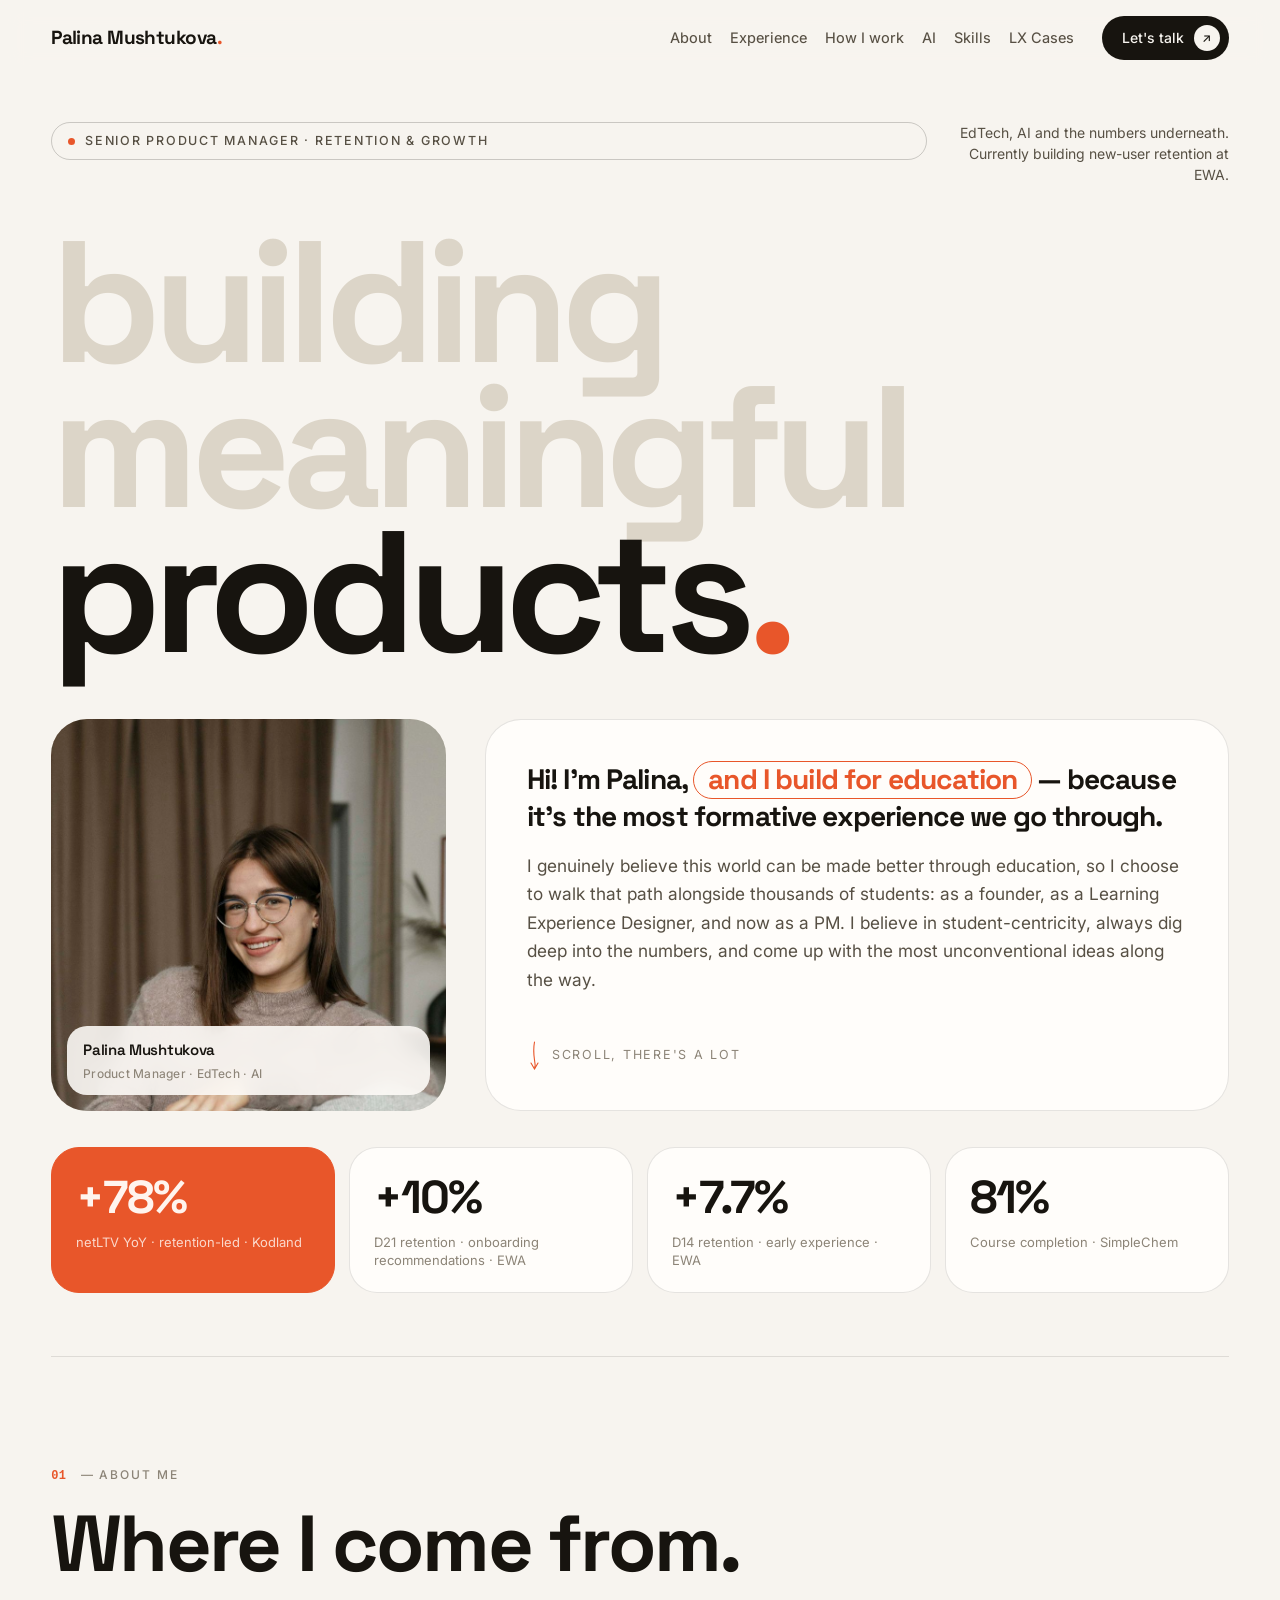
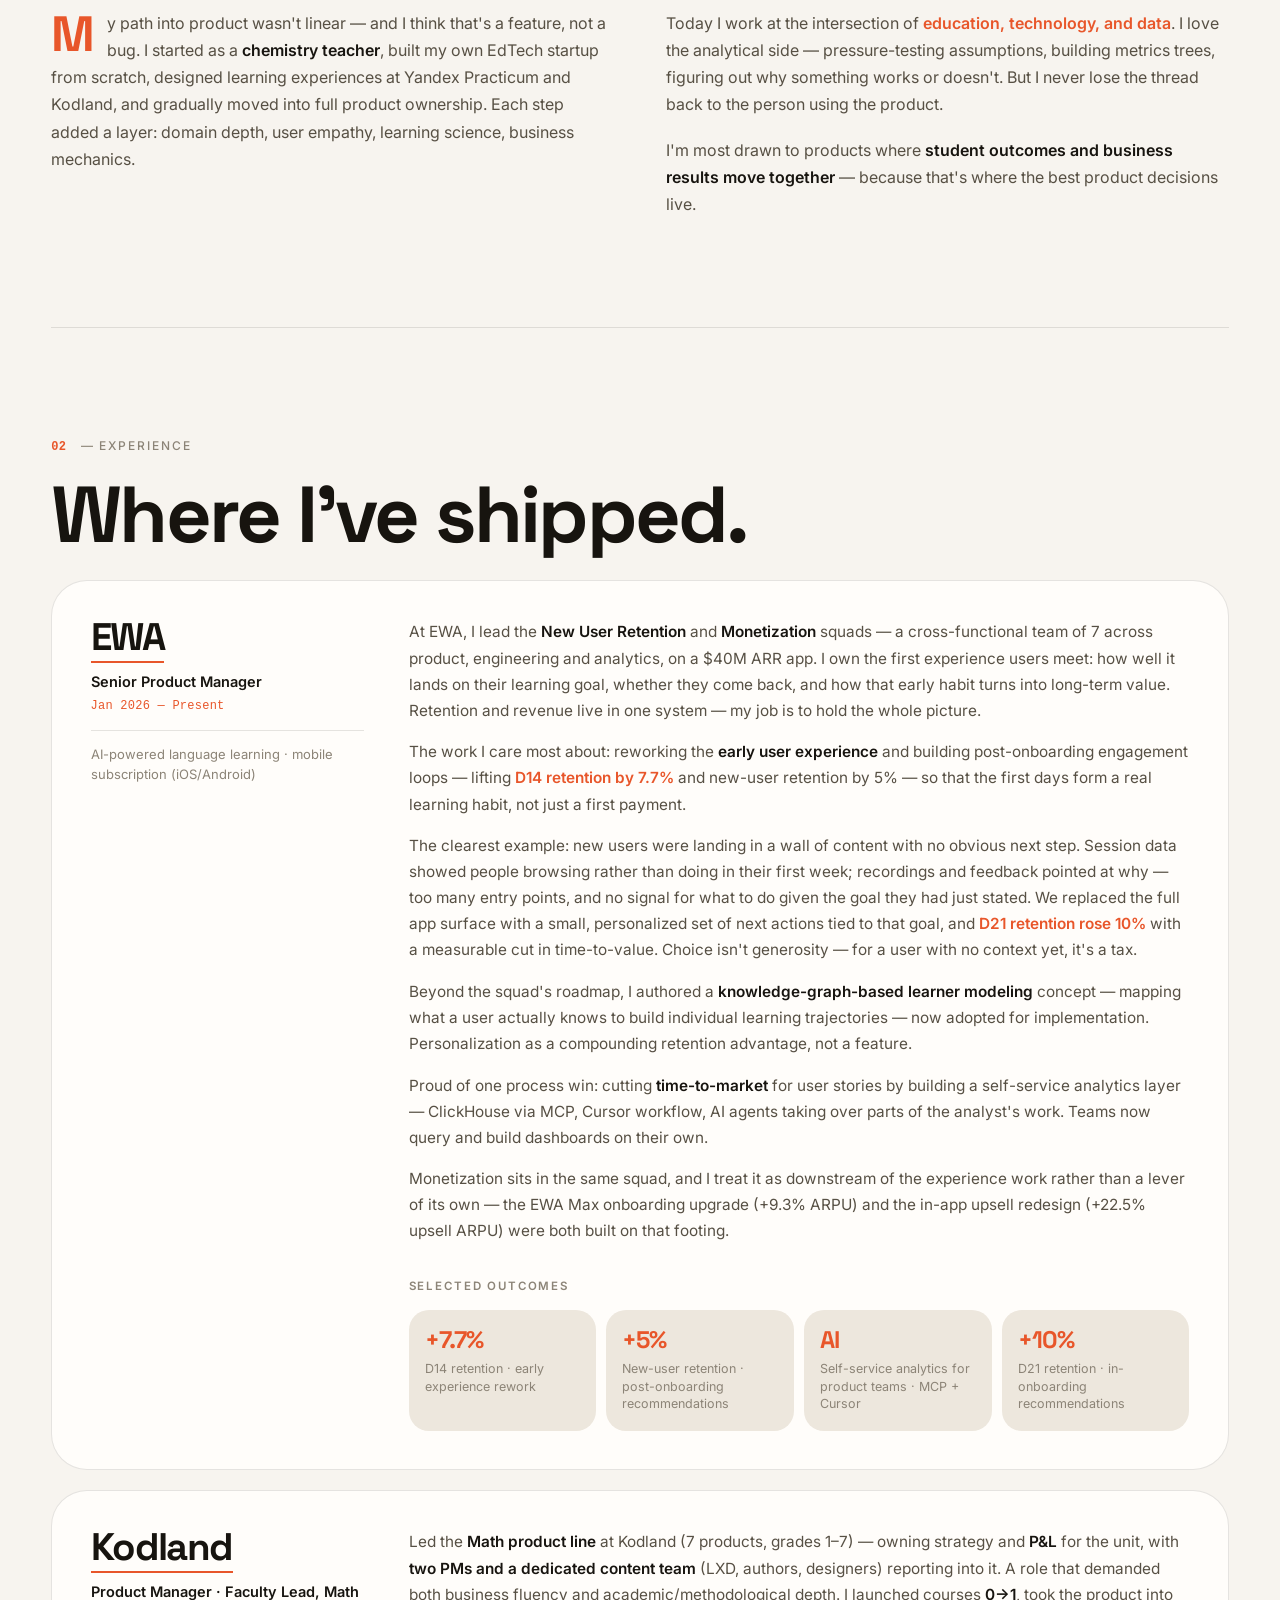
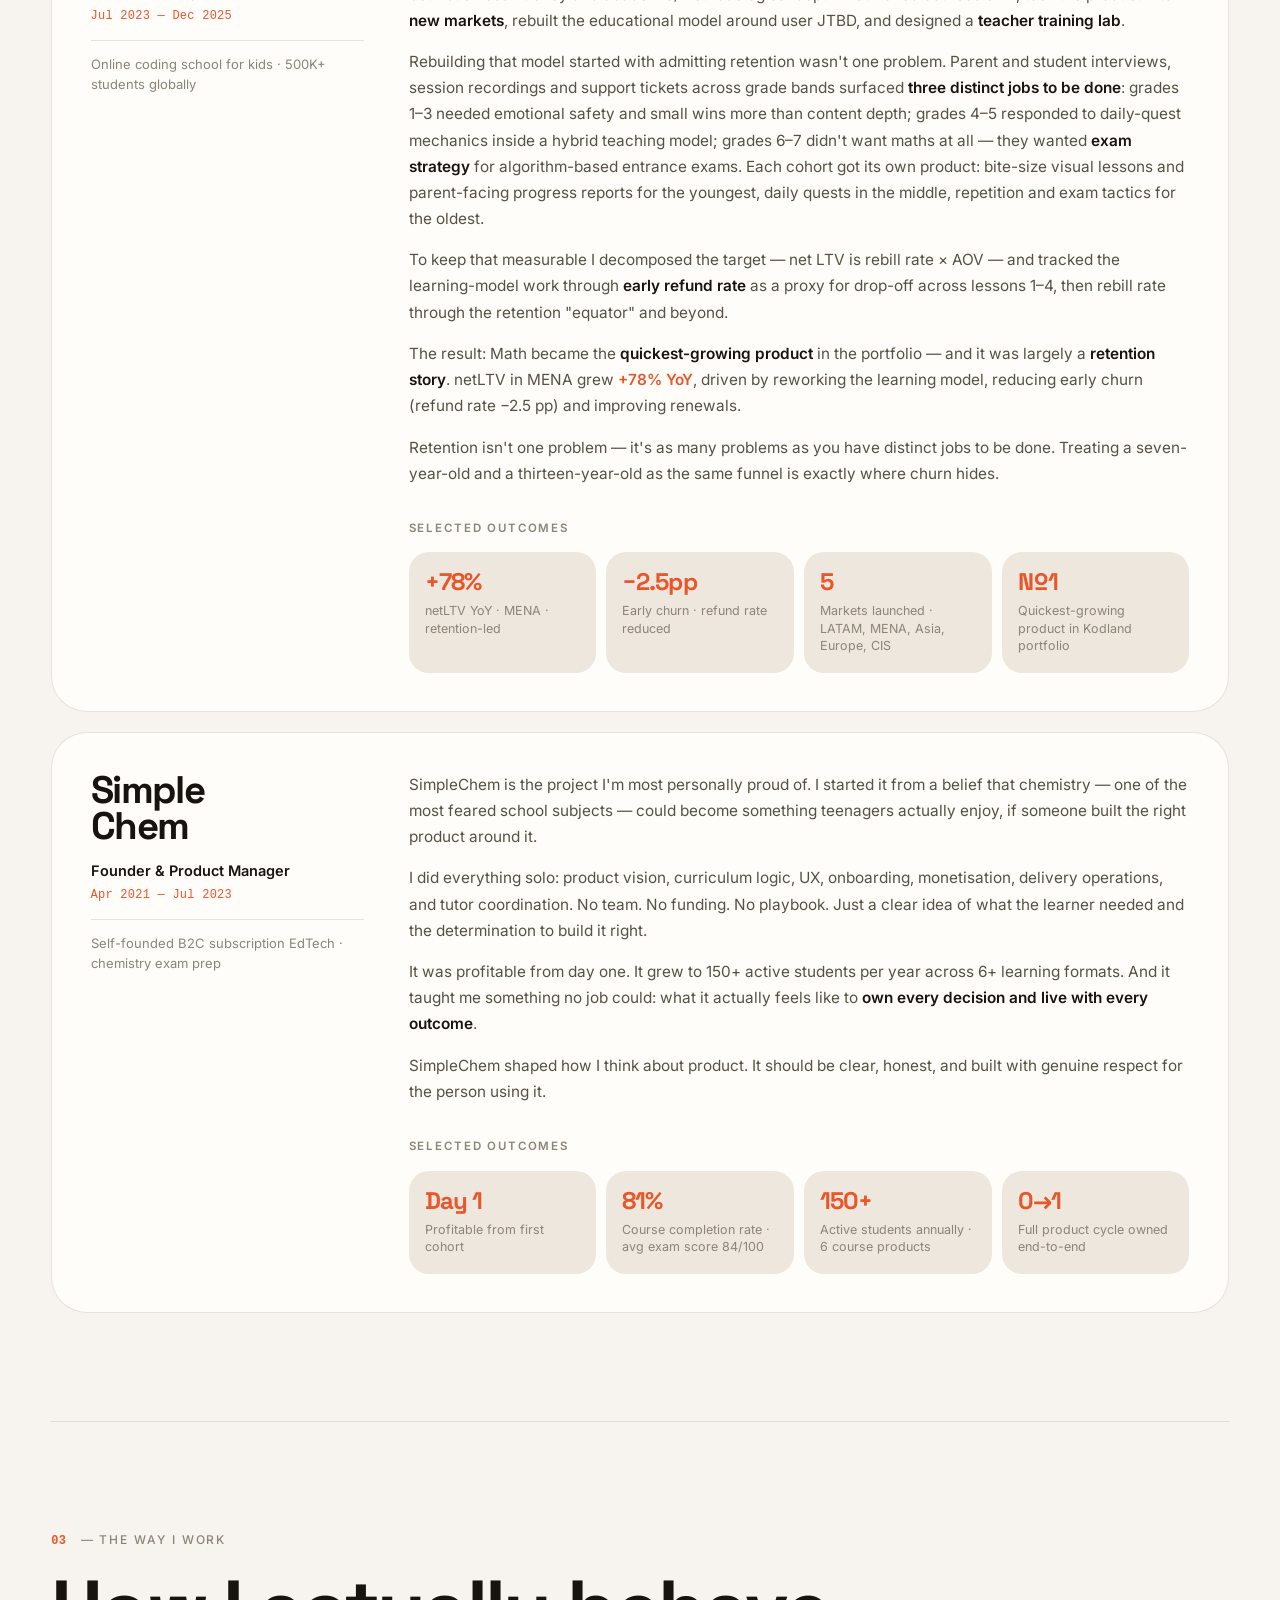
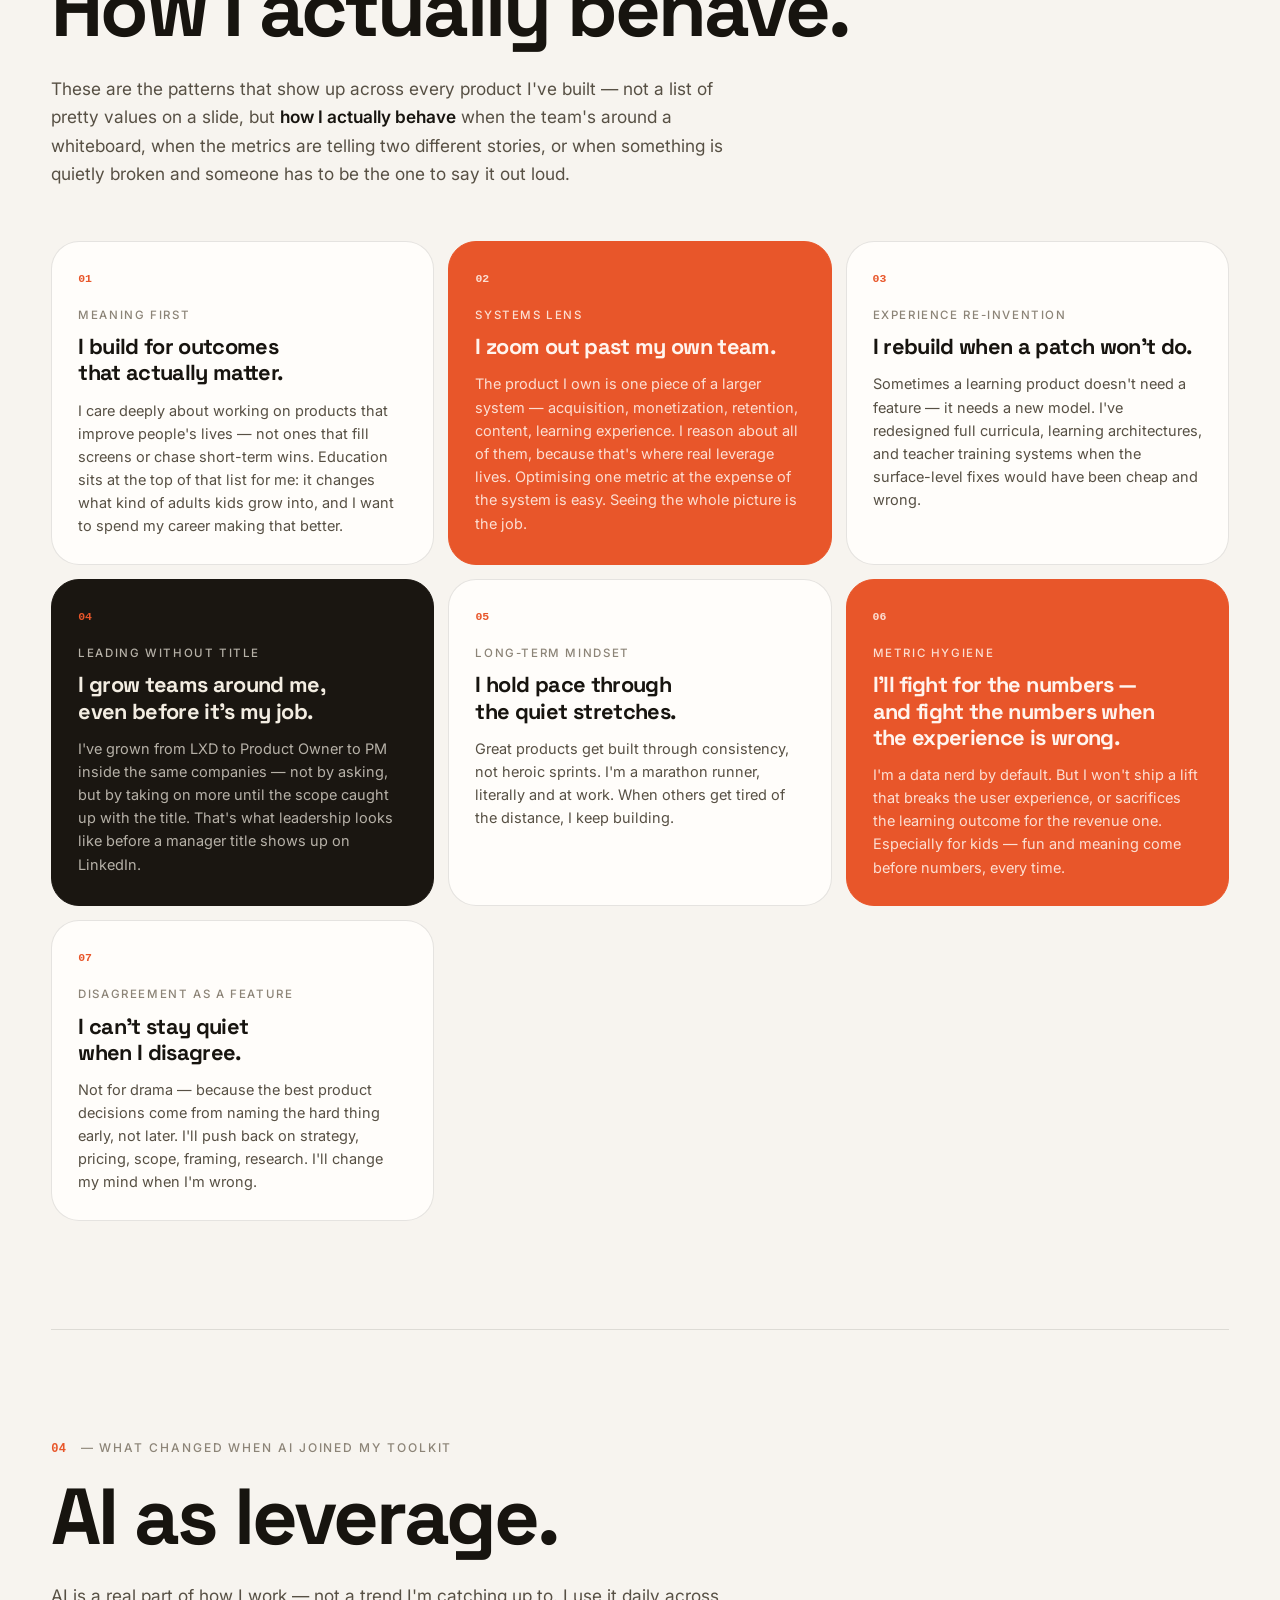
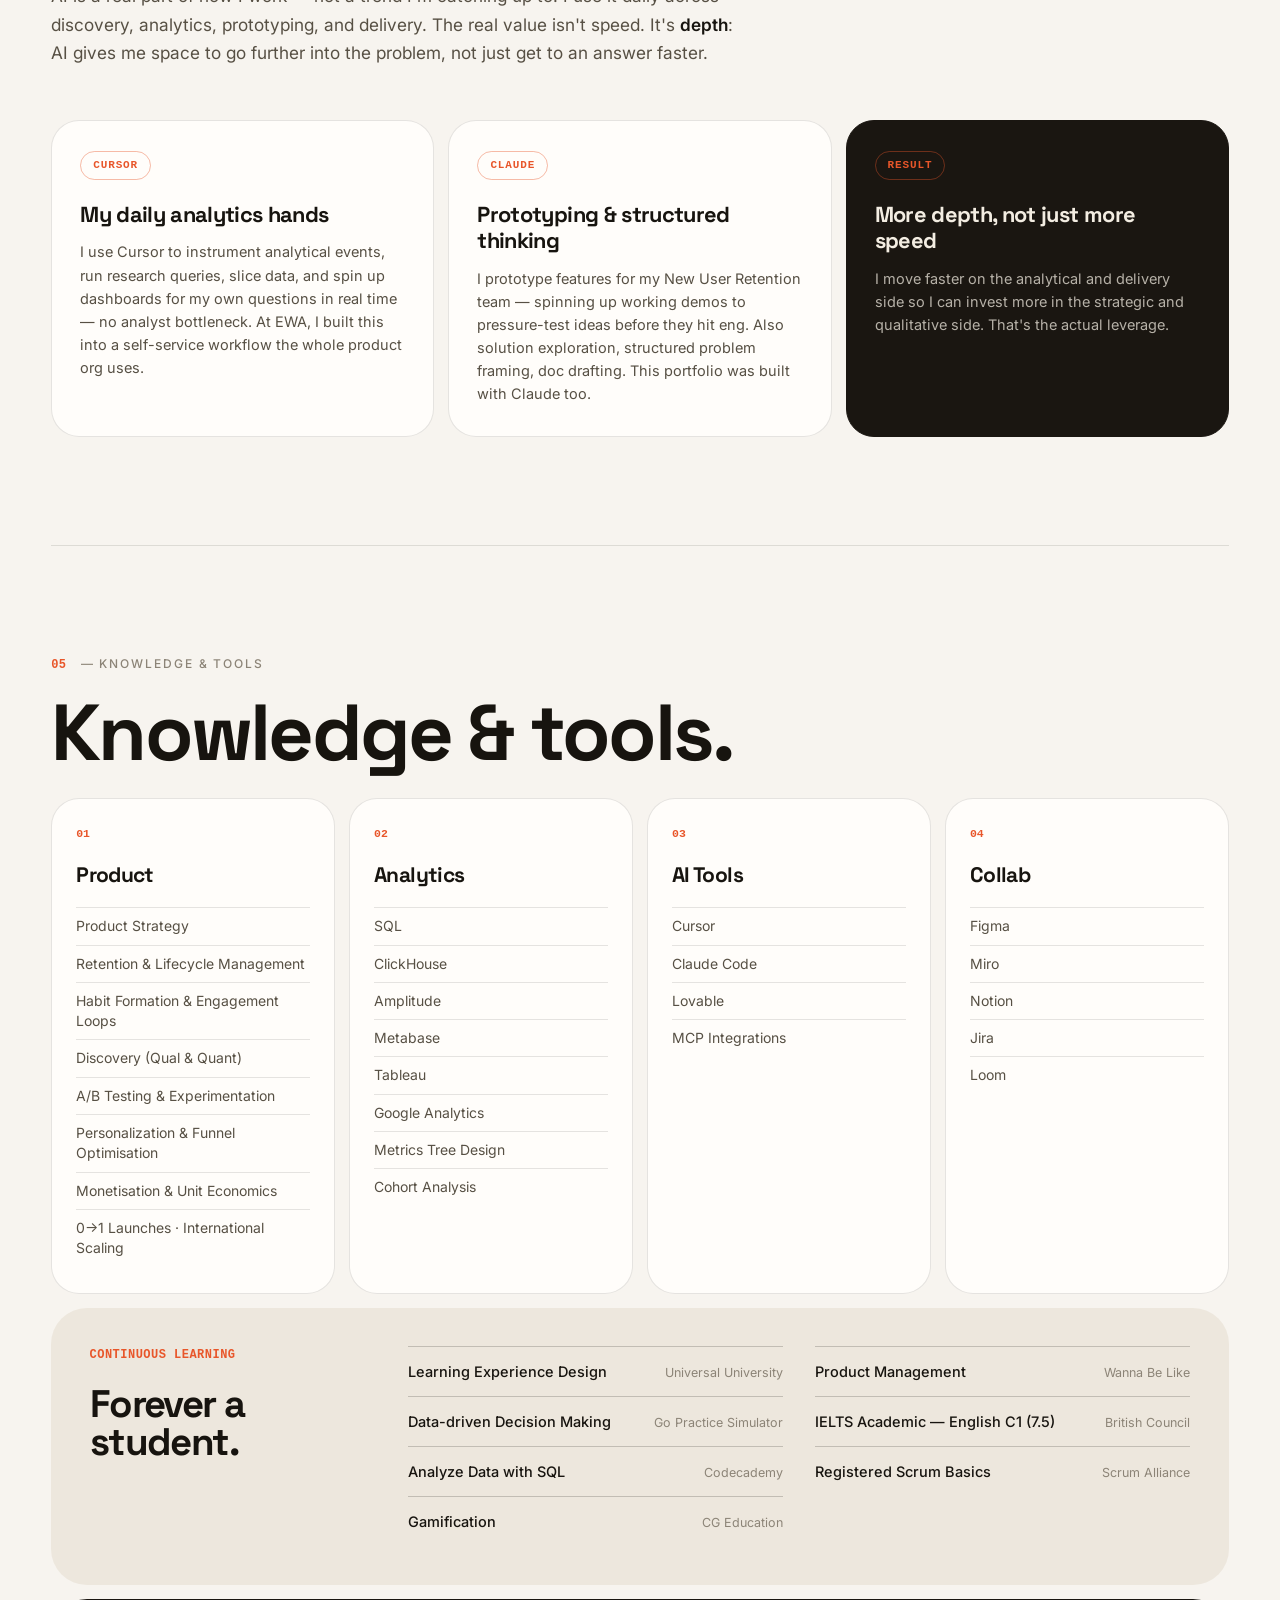
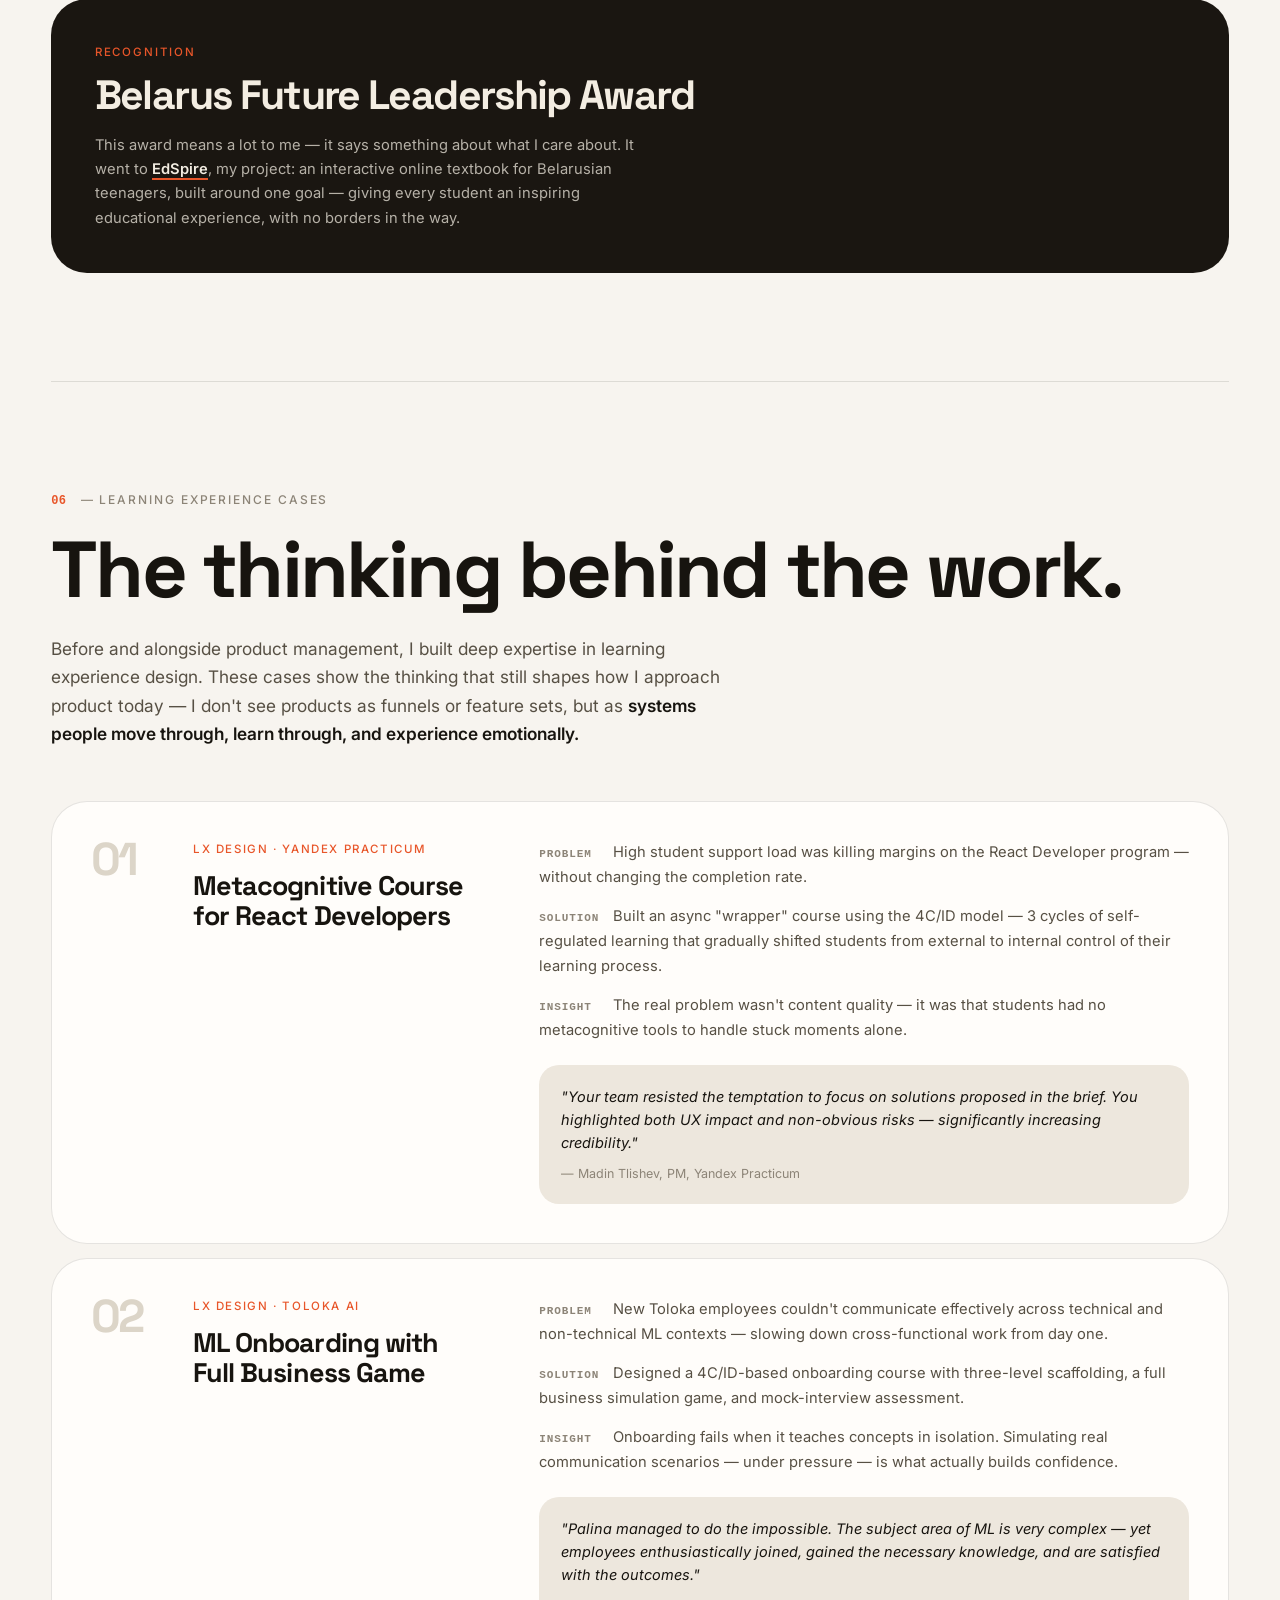
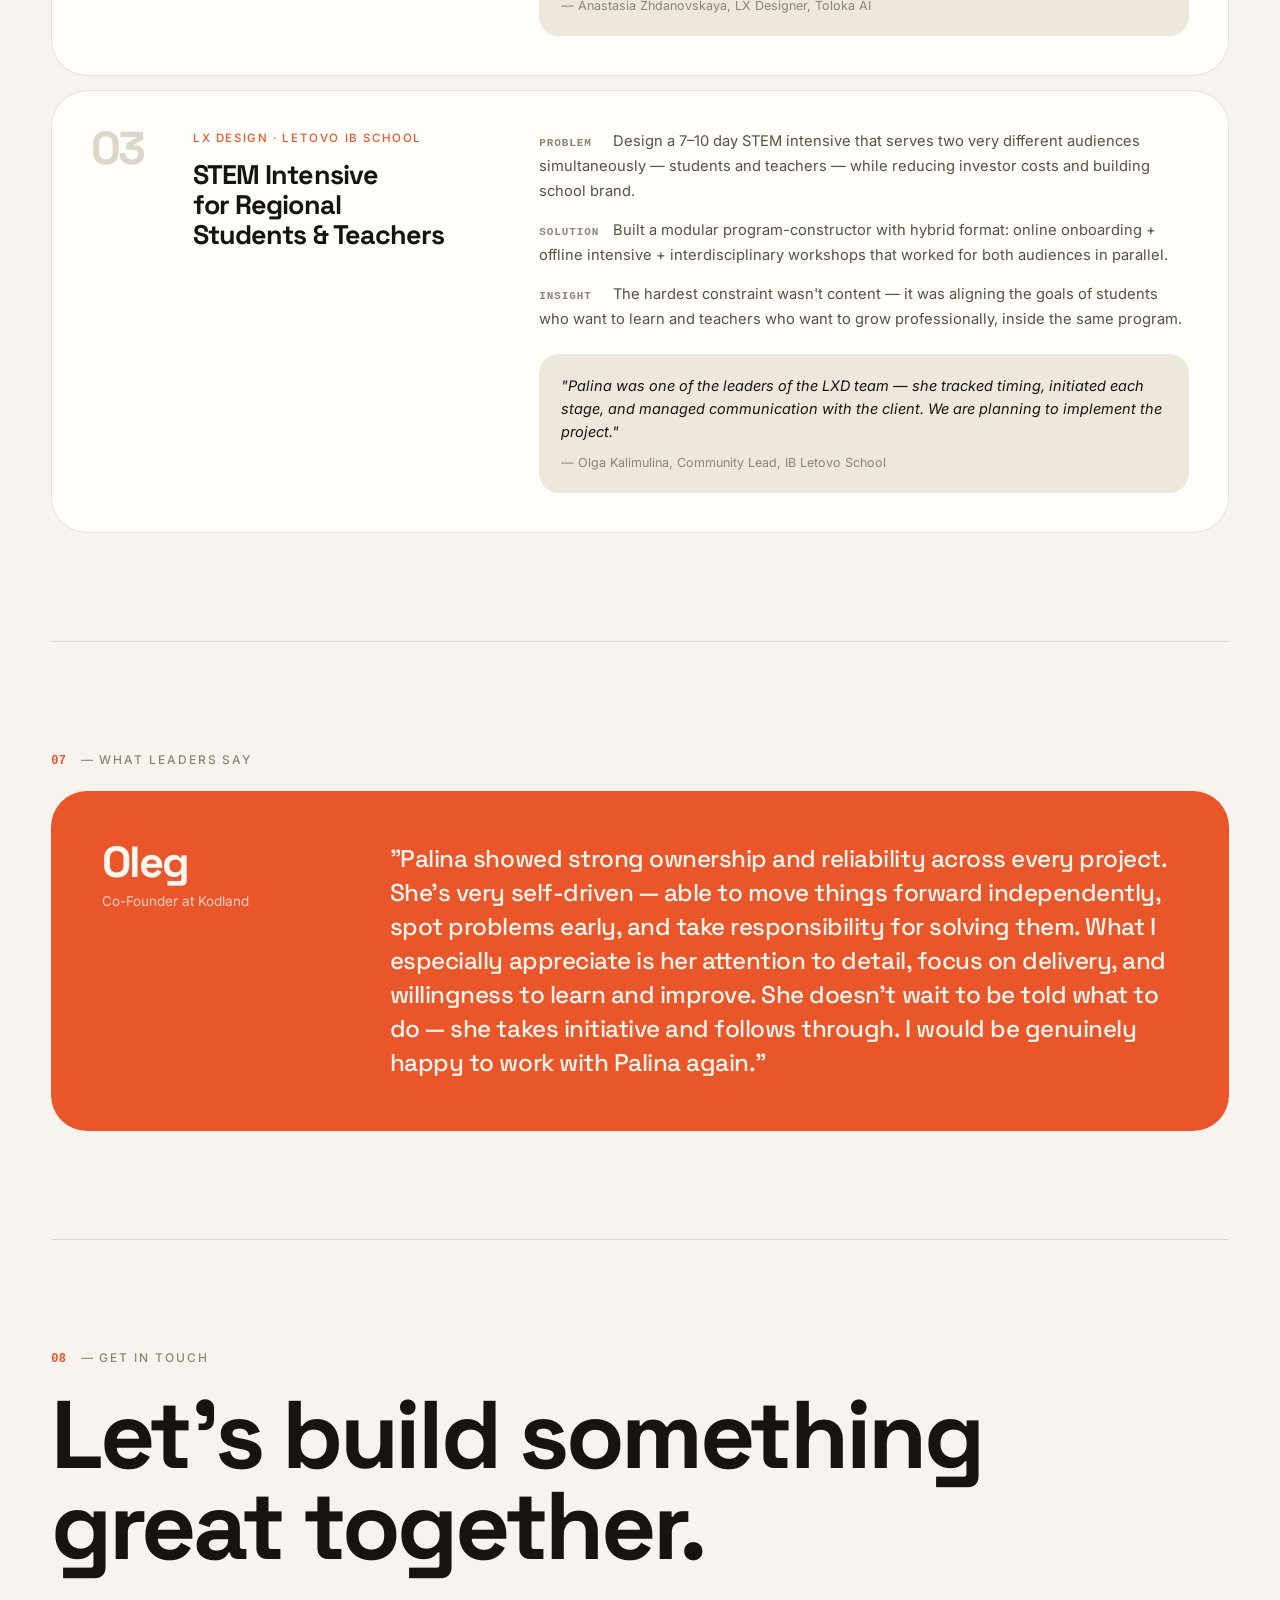
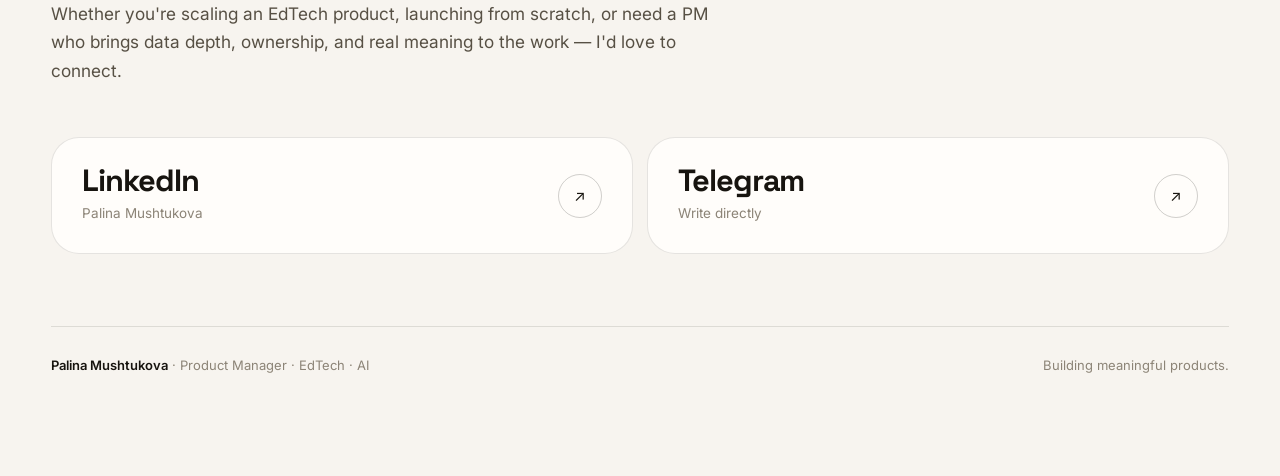
==== index.html @ b0e5772f "Use D21 notation for day-21 retention Matches the D14 label already used elsewhere, so both retentio" ====
<!doctype html>
<html lang="en"><head><meta charset="utf-8">
<meta name="viewport" content="width=device-width,initial-scale=1">
<title>Palina Mushtukova — Senior Product Manager · EdTech &amp; AI</title>
<meta name="description" content="Senior Product Manager working on retention and growth in EdTech. Portfolio of Palina Mushtukova: product work at EWA and Kodland, founder of SimpleChem, learning experience design cases.">
<meta name="author" content="Palina Mushtukova">
<meta name="theme-color" content="#F7F4EF">
<link rel="canonical" href="https://palinamushtukova.github.io/my-portfolio/">

<meta property="og:type" content="website">
<meta property="og:site_name" content="Palina Mushtukova">
<meta property="og:title" content="Palina Mushtukova — Senior Product Manager · EdTech &amp; AI">
<meta property="og:description" content="Building meaningful products. Retention, growth and learning experience in EdTech.">
<meta property="og:url" content="https://palinamushtukova.github.io/my-portfolio/">
<meta property="og:image" content="https://palinamushtukova.github.io/my-portfolio/assets/portrait.jpg">
<meta name="twitter:card" content="summary_large_image">
<meta name="twitter:title" content="Palina Mushtukova — Senior Product Manager · EdTech &amp; AI">
<meta name="twitter:description" content="Building meaningful products. Retention, growth and learning experience in EdTech.">
<meta name="twitter:image" content="https://palinamushtukova.github.io/my-portfolio/assets/portrait.jpg">

<link rel="icon" href="data:image/svg+xml,%3Csvg xmlns='http://www.w3.org/2000/svg' viewBox='0 0 64 64'%3E%3Crect width='64' height='64' rx='14' fill='%23F7F4EF'/%3E%3Ctext x='32' y='45' font-family='Space Grotesk,Inter,sans-serif' font-size='38' font-weight='700' text-anchor='middle' fill='%2317140F'%3EP%3C/text%3E%3Ccircle cx='50' cy='42' r='4' fill='%23E8562A'/%3E%3C/svg%3E">
<link rel="preconnect" href="https://fonts.googleapis.com">
<link rel="preconnect" href="https://fonts.gstatic.com" crossorigin>
<link href="https://fonts.googleapis.com/css2?family=Space+Grotesk:wght@400;500;600;700&family=Inter:wght@300;400;450;500;600;700&display=swap" rel="stylesheet">
<style>/* =========================================================
   Palina Mushtukova — Portfolio
   Design system: warm paper base, single terracotta accent,
   oversized grotesque display type, large soft-rounded cards.
   ========================================================= */

/* ---------- 1. tokens ---------- */
:root {
  /* surfaces */
  --paper:      #F7F4EF;   /* page base */
  --surface:    #FFFDFA;   /* raised card */
  --surface-2:  #EDE7DD;   /* recessed / muted card */

  /* type */
  --ink:        #17140F;   /* primary text */
  --ink-soft:   #575044;   /* secondary text */
  --ink-dim:    #8C8477;   /* tertiary / meta */
  --ghost:      #DCD5C8;   /* oversized background lettering */

  /* accent */
  --accent:     #E8562A;   /* terracotta */
  --accent-2:   #C6421B;   /* pressed / deep */
  --on-accent:  #FFF4EE;

  /* dark contrast block */
  --slab:       #1A1611;
  --on-slab:    #F3EDE2;

  --line:        rgba(23, 20, 15, 0.11);
  --line-strong: rgba(23, 20, 15, 0.20);

  /* radii */
  --r-xl: 36px;
  --r-lg: 28px;
  --r-md: 20px;
  --r-sm: 12px;
  --r-pill: 999px;

  /* type families */
  --display: 'Space Grotesk', 'Inter', system-ui, sans-serif;
  --body:    'Inter', system-ui, -apple-system, sans-serif;
  --mono:    ui-monospace, 'SFMono-Regular', 'JetBrains Mono', monospace;

  /* rhythm */
  --gutter: clamp(20px, 4vw, 72px);
  --sec-gap: clamp(88px, 12vh, 168px);
}

/* alternate palettes (kept for the tweak harness) */
[data-palette="slab"] {
  --paper:     #1A1611;
  --surface:   #241F18;
  --surface-2: #201B15;
  --ink:       #F3EDE2;
  --ink-soft:  #C3BAAA;
  --ink-dim:   #8C8477;
  --ghost:     #2E281F;
  --accent:    #FF6A3D;
  --accent-2:  #E8562A;
  --on-accent: #1A1611;
  --slab:      #F3EDE2;
  --on-slab:   #1A1611;
  --line:        rgba(243, 237, 226, 0.13);
  --line-strong: rgba(243, 237, 226, 0.24);
}

[data-palette="ultramarine"] {
  --paper:     #F4F4F8;
  --surface:   #FFFFFF;
  --surface-2: #E7E7F2;
  --ink:       #12122B;
  --ink-soft:  #4A4A66;
  --ink-dim:   #8686A0;
  --ghost:     #D5D5E6;
  --accent:    #1B2ED6;
  --accent-2:  #1424AB;
  --on-accent: #FFFFFF;
  --slab:      #12122B;
  --on-slab:   #FFFFFF;
  --line:        rgba(18, 18, 43, 0.11);
  --line-strong: rgba(18, 18, 43, 0.20);
}

[data-body="inter"]       { --body: 'Inter', system-ui, sans-serif; }
[data-body="space"]       { --body: 'Space Grotesk', system-ui, sans-serif; }
[data-display="space"]    { --display: 'Space Grotesk', sans-serif; }
[data-display="fraunces"] { --display: 'Fraunces', Georgia, serif; }

/* ---------- 2. base ---------- */
*, *::before, *::after { box-sizing: border-box; }

html { scroll-behavior: smooth; scroll-padding-top: 96px; }

html, body { margin: 0; padding: 0; }

body {
  background: var(--paper);
  color: var(--ink);
  font-family: var(--body);
  font-size: 16px;
  line-height: 1.6;
  -webkit-font-smoothing: antialiased;
  -moz-osx-font-smoothing: grayscale;
  overflow-x: hidden;
}

a { color: inherit; text-decoration: none; }

p { margin: 0 0 1em; }
p:last-child { margin-bottom: 0; }

strong, b { font-weight: 600; color: var(--ink); }

::selection { background: var(--accent); color: var(--on-accent); }

.highlight { color: var(--accent); font-weight: 600; }

/* ---------- 3. layout shell ---------- */
.page {
  max-width: 1360px;
  margin: 0 auto;
  padding: 0 var(--gutter);
}

.section {
  position: relative;
  padding: var(--sec-gap) 0;
  border-top: 1px solid var(--line);
}
.section:first-of-type { border-top: 0; padding-top: clamp(24px, 5vh, 56px); }

.section-label {
  display: flex;
  align-items: baseline;
  gap: 14px;
  font-size: 12px;
  font-weight: 500;
  letter-spacing: 0.16em;
  text-transform: uppercase;
  color: var(--ink-dim);
  margin-bottom: 20px;
}
.section-label b {
  font-family: var(--mono);
  font-weight: 600;
  font-size: 12px;
  color: var(--accent);
  letter-spacing: 0.04em;
}

h2.section-title {
  font-family: var(--display);
  font-weight: 700;
  font-size: clamp(40px, 6.2vw, 84px);
  line-height: 0.95;
  letter-spacing: -0.035em;
  margin: 0 0 28px;
  color: var(--ink);
  text-wrap: balance;
}

.section-lead {
  max-width: 62ch;
  font-size: clamp(16px, 1.35vw, 19px);
  line-height: 1.65;
  color: var(--ink-soft);
  margin-bottom: 52px;
}

/* ---------- 4. top navigation ---------- */
.topnav {
  position: sticky;
  top: 0;
  z-index: 90;
  background: rgba(247, 244, 239, 0.86);
  backdrop-filter: saturate(1.6) blur(14px);
  -webkit-backdrop-filter: saturate(1.6) blur(14px);
  border-bottom: 1px solid transparent;
  transition: border-color .25s ease;
}
.topnav.scrolled { border-bottom-color: var(--line); }

.topnav-inner {
  max-width: 1360px;
  margin: 0 auto;
  padding: 16px var(--gutter);
  display: flex;
  align-items: center;
  gap: 28px;
}

.brand {
  font-family: var(--display);
  font-weight: 700;
  font-size: 19px;
  letter-spacing: -0.03em;
  white-space: nowrap;
}
.brand .dot { color: var(--accent); }

.topnav nav {
  display: flex;
  flex-wrap: wrap;
  align-items: baseline;
  gap: 4px 18px;
  margin-left: auto;
}

.topnav nav a {
  position: relative;
  font-size: 14.5px;
  font-weight: 450;
  color: var(--ink-soft);
  padding: 4px 0;
  transition: color .18s ease;
}
.topnav nav a::after {
  content: '';
  position: absolute;
  left: 0; right: 100%; bottom: 0;
  height: 1.5px;
  background: var(--accent);
  transition: right .28s cubic-bezier(.4, 0, .2, 1);
}
.topnav nav a:hover { color: var(--ink); }
.topnav nav a:hover::after { right: 0; }

.cta {
  display: inline-flex;
  align-items: center;
  gap: 10px;
  background: var(--ink);
  color: var(--paper);
  border-radius: var(--r-pill);
  padding: 9px 9px 9px 20px;
  font-size: 14px;
  font-weight: 500;
  white-space: nowrap;
  transition: background .2s ease;
}
.cta .glyph {
  display: grid;
  place-items: center;
  width: 26px; height: 26px;
  border-radius: 50%;
  background: var(--paper);
  color: var(--ink);
  font-size: 12px;
  transition: background .2s ease, color .2s ease, transform .25s ease;
}
.cta:hover { background: var(--accent); }
.cta:hover .glyph { background: var(--on-accent); color: var(--accent); transform: rotate(45deg); }

.burger {
  display: none;
  background: none;
  border: 1px solid var(--line-strong);
  border-radius: 50%;
  width: 42px; height: 42px;
  padding: 9px;
  color: var(--ink);
  cursor: pointer;
}
.burger svg { width: 100%; height: 100%; display: block; }

/* ---------- 5. hero ---------- */
.hero { padding-bottom: clamp(48px, 7vh, 88px); }

.hero-top {
  display: grid;
  grid-template-columns: 1fr auto;
  gap: 32px;
  align-items: start;
  margin-bottom: clamp(28px, 5vh, 56px);
}

.hero-eyebrow {
  display: inline-flex;
  align-items: center;
  gap: 10px;
  font-size: 12.5px;
  font-weight: 500;
  letter-spacing: 0.14em;
  text-transform: uppercase;
  color: var(--ink-soft);
  border: 1px solid var(--line-strong);
  border-radius: var(--r-pill);
  padding: 8px 16px;
}
.hero-eyebrow .pulse {
  width: 7px; height: 7px;
  border-radius: 50%;
  background: var(--accent);
  animation: pulse 2.4s ease-out infinite;
}
@keyframes pulse {
  0%   { box-shadow: 0 0 0 0 rgba(232, 86, 42, 0.55); }
  70%  { box-shadow: 0 0 0 9px rgba(232, 86, 42, 0); }
  100% { box-shadow: 0 0 0 0 rgba(232, 86, 42, 0); }
}

.hero-note {
  max-width: 30ch;
  text-align: right;
  font-size: 14px;
  line-height: 1.5;
  color: var(--ink-soft);
}
/* mobile-only CTA: the header one is hidden below 640px and this takes over */
.hero-note .cta { margin-top: 14px; display: none; }

h1.hero-title {
  font-family: var(--display);
  font-weight: 700;
  font-size: clamp(56px, 13.5vw, 200px);
  line-height: 0.84;
  letter-spacing: -0.05em;
  margin: 0;
  text-transform: lowercase;
}
h1.hero-title .ghost { color: var(--ghost); display: block; }
h1.hero-title .solid { color: var(--ink); display: block; }
h1.hero-title .solid em { font-style: normal; color: var(--accent); }

/* intro band: portrait + copy */
.hero-band {
  margin-top: clamp(40px, 6vh, 76px);
  display: grid;
  grid-template-columns: minmax(260px, 0.85fr) 1.6fr;
  gap: clamp(20px, 3vw, 40px);
  align-items: stretch;
}

.portrait-card {
  position: relative;
  border-radius: var(--r-xl);
  overflow: hidden;
  background: var(--surface-2);
  min-height: 380px;
}
.portrait-frame {
  position: absolute;
  inset: 0;
  background-size: cover;
  background-position: center 18%;
  filter: saturate(0.92) contrast(1.03);
  transform: scale(1.01);
  transition: transform .8s cubic-bezier(.2, .7, .3, 1);
}
.portrait-card:hover .portrait-frame { transform: scale(1.05); }
.portrait-caption {
  position: absolute;
  left: 16px; right: 16px; bottom: 16px;
  background: rgba(255, 253, 250, 0.88);
  backdrop-filter: blur(10px);
  border-radius: var(--r-md);
  padding: 12px 16px;
  font-family: var(--display);
  font-weight: 600;
  font-size: 15px;
  letter-spacing: -0.02em;
  color: #17140F;
}
.portrait-caption small {
  display: block;
  font-family: var(--body);
  font-weight: 450;
  font-size: 12px;
  letter-spacing: 0.02em;
  color: #8C8477;
  margin-top: 2px;
}

.hero-copy {
  background: var(--surface);
  border: 1px solid var(--line);
  border-radius: var(--r-xl);
  padding: clamp(26px, 3.2vw, 48px);
  display: flex;
  flex-direction: column;
  justify-content: center;
}
.hero-copy p {
  font-size: clamp(15.5px, 1.35vw, 18px);
  line-height: 1.65;
  color: var(--ink-soft);
  max-width: 60ch;
}
.hero-copy .lead-in {
  font-family: var(--display);
  font-weight: 700;
  font-size: clamp(21px, 2.2vw, 32px);
  line-height: 1.25;
  letter-spacing: -0.03em;
  color: var(--ink);
  margin-bottom: 18px;
}
.hero-copy .lead-in .mark {
  display: inline-block;
  border: 1.5px solid var(--accent);
  border-radius: var(--r-pill);
  color: var(--accent);
  padding: 0 14px;
}

.hero-scroll {
  display: flex;
  align-items: center;
  gap: 10px;
  margin-top: 28px;
  font-size: 12.5px;
  letter-spacing: 0.14em;
  text-transform: uppercase;
  color: var(--ink-dim);
}
.hero-scroll .arrow {
  width: 15px; height: 30px;
  animation: bob 2.6s ease-in-out infinite;
}
@keyframes bob {
  0%, 100% { transform: translateY(0); }
  50%      { transform: translateY(6px); }
}

/* ---------- 6. stats strip ---------- */
.stats {
  margin-top: clamp(28px, 4vh, 52px);
  display: grid;
  grid-template-columns: repeat(4, 1fr);
  gap: 14px;
}
.stat {
  background: var(--surface);
  border: 1px solid var(--line);
  border-radius: var(--r-lg);
  padding: 26px 24px 22px;
  transition: transform .28s cubic-bezier(.2, .7, .3, 1), border-color .28s ease;
}
.stat:hover { transform: translateY(-4px); border-color: var(--line-strong); }
.stat:nth-child(1) {
  background: var(--accent);
  border-color: var(--accent);
  color: var(--on-accent);
}
.stat:nth-child(1) .lbl { color: rgba(255, 244, 238, 0.82); }
.stat .num {
  font-family: var(--display);
  font-weight: 700;
  font-size: clamp(32px, 3.6vw, 50px);
  line-height: 1;
  letter-spacing: -0.045em;
  margin-bottom: 12px;
}
.stat .lbl {
  font-size: 13px;
  line-height: 1.45;
  color: var(--ink-dim);
}

/* ---------- 7. about ---------- */
.about-copy {
  columns: 2;
  column-gap: clamp(28px, 4vw, 64px);
  font-size: clamp(15.5px, 1.25vw, 17.5px);
  line-height: 1.7;
  color: var(--ink-soft);
  max-width: 100%;
}
.about-copy p { break-inside: avoid; margin-bottom: 1.15em; }
.about-copy p:first-child::first-letter {
  font-family: var(--display);
  font-weight: 700;
  font-size: 3.1em;
  line-height: 0.82;
  float: left;
  margin: 4px 12px 0 0;
  color: var(--accent);
}

/* ---------- 8. experience ---------- */
.xp-block {
  background: var(--surface);
  border: 1px solid var(--line);
  border-radius: var(--r-xl);
  padding: clamp(24px, 3vw, 44px);
  margin-bottom: 20px;
  display: grid;
  grid-template-columns: minmax(200px, 0.7fr) 2fr;
  gap: clamp(24px, 3.5vw, 56px);
}
.xp-block:last-child { margin-bottom: 0; }

.xp-meta { position: sticky; top: 108px; align-self: start; }
.xp-meta .co {
  font-family: var(--display);
  font-weight: 700;
  font-size: clamp(28px, 3vw, 40px);
  line-height: 0.95;
  letter-spacing: -0.04em;
  margin-bottom: 14px;
}
.xp-meta .co-link {
  border-bottom: 2px solid var(--accent);
  transition: color .2s ease;
}
.xp-meta .co-link:hover { color: var(--accent); }
.xp-meta .role {
  font-size: 14.5px;
  font-weight: 600;
  color: var(--ink);
  margin-bottom: 4px;
}
.xp-meta .when {
  font-family: var(--mono);
  font-size: 12px;
  letter-spacing: 0.02em;
  color: var(--accent);
  margin-bottom: 14px;
}
.xp-meta .context {
  font-size: 13px;
  line-height: 1.5;
  color: var(--ink-dim);
  padding-top: 14px;
  border-top: 1px solid var(--line);
}

.xp-body {
  font-size: clamp(15px, 1.2vw, 16.5px);
  line-height: 1.7;
  color: var(--ink-soft);
}
.xp-body h4 {
  font-family: var(--body);
  font-size: 11.5px;
  font-weight: 600;
  letter-spacing: 0.16em;
  text-transform: uppercase;
  color: var(--ink-dim);
  margin: 32px 0 14px;
}

.xp-outcomes {
  display: grid;
  grid-template-columns: repeat(4, 1fr);
  gap: 10px;
}
.outcome {
  background: var(--surface-2);
  border-radius: var(--r-md);
  padding: 18px 16px;
}
.outcome .v {
  font-family: var(--display);
  font-weight: 700;
  font-size: 24px;
  line-height: 1;
  letter-spacing: -0.04em;
  color: var(--accent);
  margin-bottom: 8px;
}
.outcome .d {
  font-size: 12.5px;
  line-height: 1.4;
  color: var(--ink-dim);
}

/* ---------- 9. principles ---------- */
.principles {
  display: grid;
  grid-template-columns: repeat(3, 1fr);
  gap: 14px;
}
.principle {
  position: relative;
  background: var(--surface);
  border: 1px solid var(--line);
  border-radius: var(--r-lg);
  padding: 28px 26px 26px;
  transition: transform .28s cubic-bezier(.2, .7, .3, 1);
}
.principle:hover { transform: translateY(-4px); }

.principle .num {
  font-family: var(--mono);
  font-size: 11.5px;
  font-weight: 600;
  color: var(--accent);
  margin-bottom: 18px;
}
.principle .tag {
  font-size: 11.5px;
  font-weight: 500;
  letter-spacing: 0.14em;
  text-transform: uppercase;
  color: var(--ink-dim);
  margin-bottom: 10px;
}
.principle h3 {
  font-family: var(--display);
  font-weight: 700;
  font-size: clamp(19px, 1.7vw, 23px);
  line-height: 1.2;
  letter-spacing: -0.03em;
  margin: 0 0 12px;
  color: var(--ink);
  text-wrap: balance;
}
.principle p {
  font-size: 14.5px;
  line-height: 1.6;
  color: var(--ink-soft);
  margin: 0;
}

/* accent-filled highlights, echoing the reference grid */
.principle.is-accent {
  background: var(--accent);
  border-color: var(--accent);
}
.principle.is-accent h3 { color: var(--on-accent); }
.principle.is-accent p,
.principle.is-accent .tag,
.principle.is-accent .num { color: rgba(255, 244, 238, 0.86); }

.principle.is-slab {
  background: var(--slab);
  border-color: var(--slab);
}
.principle.is-slab h3 { color: var(--on-slab); }
.principle.is-slab p,
.principle.is-slab .tag { color: rgba(243, 237, 226, 0.72); }
.principle.is-slab .num { color: var(--accent); }

/* ---------- 10. AI grid ---------- */
.ai-grid {
  display: grid;
  grid-template-columns: repeat(3, 1fr);
  gap: 14px;
}
.ai-card {
  background: var(--surface);
  border: 1px solid var(--line);
  border-radius: var(--r-lg);
  padding: 30px 28px;
  display: flex;
  flex-direction: column;
  transition: transform .28s cubic-bezier(.2, .7, .3, 1);
}
.ai-card:hover { transform: translateY(-4px); }
.ai-card.is-slab {
  background: var(--slab);
  border-color: var(--slab);
}
.ai-card.is-slab h4 { color: var(--on-slab); }
.ai-card.is-slab p { color: rgba(243, 237, 226, 0.72); }

.ai-card .kicker {
  display: inline-flex;
  align-self: flex-start;
  font-family: var(--mono);
  font-size: 11px;
  font-weight: 600;
  letter-spacing: 0.08em;
  text-transform: uppercase;
  color: var(--accent);
  border: 1px solid rgba(232, 86, 42, 0.4);
  border-radius: var(--r-pill);
  padding: 5px 12px;
  margin-bottom: 22px;
}
.ai-card h4 {
  font-family: var(--display);
  font-weight: 700;
  font-size: clamp(19px, 1.7vw, 23px);
  line-height: 1.2;
  letter-spacing: -0.03em;
  margin: 0 0 12px;
  color: var(--ink);
}
.ai-card p {
  font-size: 14.5px;
  line-height: 1.6;
  color: var(--ink-soft);
  margin: 0;
}

/* ---------- 11. skills ---------- */
.skills-grid {
  display: grid;
  grid-template-columns: repeat(4, 1fr);
  gap: 14px;
}
.skills-col {
  background: var(--surface);
  border: 1px solid var(--line);
  border-radius: var(--r-lg);
  padding: 26px 24px;
}
.skills-col .idx {
  font-family: var(--mono);
  font-size: 11.5px;
  font-weight: 600;
  color: var(--accent);
  margin-bottom: 14px;
}
.skills-col .group {
  font-family: var(--display);
  font-weight: 700;
  font-size: 21px;
  letter-spacing: -0.03em;
  margin-bottom: 16px;
}
.skills-col ul { list-style: none; margin: 0; padding: 0; }
.skills-col li {
  font-size: 14px;
  line-height: 1.45;
  color: var(--ink-soft);
  padding: 8px 0;
  border-top: 1px solid var(--line);
}

/* continuous learning */
.learning {
  margin-top: 14px;
  background: var(--surface-2);
  border-radius: var(--r-xl);
  padding: clamp(26px, 3vw, 44px);
  display: grid;
  grid-template-columns: minmax(200px, 0.7fr) 2fr;
  gap: clamp(24px, 3.5vw, 56px);
  align-items: start;
}
.learning h3 {
  font-family: var(--display);
  font-weight: 700;
  font-size: clamp(28px, 3vw, 40px);
  line-height: 0.98;
  letter-spacing: -0.04em;
  margin: 0;
}
.courses {
  display: grid;
  grid-template-columns: repeat(2, 1fr);
  gap: 0 32px;
}
.course {
  display: flex;
  justify-content: space-between;
  align-items: baseline;
  gap: 16px;
  padding: 13px 0;
  border-top: 1px solid var(--line-strong);
}
.course .c-name {
  font-size: 14.5px;
  font-weight: 500;
  color: var(--ink);
}
.course .c-where {
  font-size: 12.5px;
  color: var(--ink-dim);
  white-space: nowrap;
}

/* award */
.award {
  margin-top: 14px;
  background: var(--slab);
  color: var(--on-slab);
  border-radius: var(--r-xl);
  padding: clamp(28px, 3.4vw, 52px);
}
.award .a-tag {
  font-size: 11.5px;
  font-weight: 500;
  letter-spacing: 0.16em;
  text-transform: uppercase;
  color: var(--accent);
  margin-bottom: 14px;
}
.award h3 {
  font-family: var(--display);
  font-weight: 700;
  font-size: clamp(26px, 3.2vw, 44px);
  line-height: 1.02;
  letter-spacing: -0.04em;
  margin: 0 0 16px;
  color: var(--on-slab);
  text-wrap: balance;
}
.award p {
  font-size: clamp(14.5px, 1.15vw, 16px);
  line-height: 1.65;
  color: rgba(243, 237, 226, 0.72);
  max-width: 62ch;
  margin: 0;
}
.award p strong { color: var(--on-slab); }
.award-link {
  color: var(--on-slab);
  border-bottom: 2px solid var(--accent);
  transition: color .2s ease;
}
.award-link:hover { color: var(--accent); }

/* ---------- 12. cases ---------- */
.case-list { display: grid; gap: 14px; }

.case {
  background: var(--surface);
  border: 1px solid var(--line);
  border-radius: var(--r-xl);
  padding: clamp(24px, 3vw, 44px);
  display: grid;
  grid-template-columns: 64px minmax(200px, 0.9fr) 1.9fr;
  gap: clamp(20px, 3vw, 44px);
  align-items: start;
}
.case .c-num {
  font-family: var(--display);
  font-weight: 700;
  font-size: 46px;
  line-height: 0.85;
  letter-spacing: -0.05em;
  color: var(--ghost);
}
.case .c-head {
  font-size: 11.5px;
  font-weight: 500;
  letter-spacing: 0.14em;
  text-transform: uppercase;
  color: var(--accent);
  margin-bottom: 12px;
}
.case .c-title h3 {
  font-family: var(--display);
  font-weight: 700;
  font-size: clamp(21px, 2.1vw, 28px);
  line-height: 1.12;
  letter-spacing: -0.035em;
  margin: 0;
  text-wrap: balance;
}
.case .c-body {
  font-size: clamp(14.5px, 1.15vw, 16px);
  line-height: 1.68;
  color: var(--ink-soft);
}
.case .c-body .lbl {
  display: inline-block;
  min-width: 74px;
  font-family: var(--mono);
  font-size: 11px;
  font-weight: 600;
  letter-spacing: 0.08em;
  text-transform: uppercase;
  color: var(--ink-dim);
}
.case blockquote {
  margin: 22px 0 0;
  padding: 20px 22px;
  background: var(--surface-2);
  border-radius: var(--r-md);
  font-size: 14.5px;
  line-height: 1.6;
  font-style: italic;
  color: var(--ink);
}
.case blockquote cite {
  display: block;
  margin-top: 10px;
  font-style: normal;
  font-size: 12.5px;
  color: var(--ink-dim);
}

/* ---------- 13. testimonial ---------- */
.testi {
  background: var(--accent);
  color: var(--on-accent);
  border-radius: var(--r-xl);
  padding: clamp(30px, 4vw, 64px);
  display: grid;
  grid-template-columns: minmax(180px, 0.6fr) 2fr;
  gap: clamp(24px, 4vw, 56px);
  align-items: start;
}
.testi .who .name {
  font-family: var(--display);
  font-weight: 700;
  font-size: clamp(30px, 3.4vw, 46px);
  line-height: 0.95;
  letter-spacing: -0.045em;
}
.testi .who .role {
  font-size: 13.5px;
  color: rgba(255, 244, 238, 0.78);
  margin-top: 8px;
}
.testi q {
  display: block;
  font-family: var(--display);
  font-weight: 500;
  font-size: clamp(17px, 1.9vw, 25px);
  line-height: 1.4;
  letter-spacing: -0.02em;
  quotes: none;
}

/* ---------- 14. contact ---------- */
h2.contact-title { font-size: clamp(40px, 7.5vw, 104px); }

.contact-links {
  display: grid;
  grid-template-columns: repeat(2, 1fr);
  gap: 14px;
  margin-top: 8px;
}
.link-card {
  background: var(--surface);
  border: 1px solid var(--line);
  border-radius: var(--r-lg);
  padding: 28px 30px;
  display: flex;
  align-items: center;
  justify-content: space-between;
  gap: 20px;
  transition: background .24s ease, color .24s ease, transform .28s cubic-bezier(.2, .7, .3, 1);
}
.link-card .l-name {
  font-family: var(--display);
  font-weight: 700;
  font-size: clamp(22px, 2.4vw, 32px);
  letter-spacing: -0.035em;
  line-height: 1;
}
.link-card .l-handle {
  font-size: 13.5px;
  color: var(--ink-dim);
  margin-top: 6px;
  transition: color .24s ease;
}
.link-card .l-arrow {
  display: grid;
  place-items: center;
  width: 44px; height: 44px;
  border-radius: 50%;
  border: 1px solid var(--line-strong);
  font-size: 15px;
  flex-shrink: 0;
  transition: transform .3s cubic-bezier(.2, .7, .3, 1), border-color .24s ease;
}
.link-card:hover {
  background: var(--ink);
  border-color: var(--ink);
  color: var(--paper);
  transform: translateY(-4px);
}
.link-card:hover .l-handle { color: rgba(247, 244, 239, 0.7); }
.link-card:hover .l-arrow { border-color: rgba(247, 244, 239, 0.4); transform: rotate(45deg); }

.footer {
  margin-top: clamp(56px, 8vh, 96px);
  padding-top: 28px;
  border-top: 1px solid var(--line);
  display: flex;
  flex-wrap: wrap;
  justify-content: space-between;
  gap: 12px;
  font-size: 13px;
  color: var(--ink-dim);
}
.footer b { color: var(--ink); font-weight: 600; }

/* ---------- 15. responsive ---------- */
@media (max-width: 1180px) {
  .stats { grid-template-columns: repeat(2, 1fr); }
  .xp-outcomes { grid-template-columns: repeat(2, 1fr); }
  .skills-grid { grid-template-columns: repeat(2, 1fr); }
  .principles { grid-template-columns: repeat(2, 1fr); }
}

@media (max-width: 1000px) {
  .topnav nav { gap: 4px 13px; }
  .topnav nav a { font-size: 13.5px; }
  .hero-band { grid-template-columns: 1fr; }
  .portrait-card { min-height: 340px; }
  .ai-grid { grid-template-columns: 1fr; }
  .case { grid-template-columns: 48px 1fr; }
  .case .c-body { grid-column: 2; }
  .learning { grid-template-columns: 1fr; }
  .courses { grid-template-columns: 1fr; }
}

@media (max-width: 820px) {
  .topnav nav {
    position: fixed;
    inset: 68px 0 auto 0;
    flex-direction: column;
    align-items: stretch;
    gap: 0;
    background: var(--paper);
    border-bottom: 1px solid var(--line);
    padding: 8px var(--gutter) 24px;
    display: none;
  }
  .topnav nav.open { display: flex; }
  .topnav nav a {
    font-size: 17px;
    padding: 13px 0;
    border-bottom: 1px solid var(--line);
  }
  .topnav nav a::after { display: none; }
  .burger { display: block; margin-left: auto; }
  .topnav-inner { gap: 14px; }

  .hero-top { grid-template-columns: 1fr; }
  .hero-note { text-align: left; max-width: 40ch; }
  .xp-block { grid-template-columns: 1fr; }
  .xp-meta { position: static; }
  .about-copy { columns: 1; }
  .testi { grid-template-columns: 1fr; gap: 24px; }
}

@media (max-width: 640px) {
  .topnav > .topnav-inner > .cta { display: none; }
  .hero-note .cta { display: flex; width: fit-content; }
  .stats { grid-template-columns: 1fr; }
  .xp-outcomes { grid-template-columns: 1fr; }
  .skills-grid { grid-template-columns: 1fr; }
  .principles { grid-template-columns: 1fr; }
  .contact-links { grid-template-columns: 1fr; }
  .case { grid-template-columns: 1fr; gap: 18px; }
  .case .c-body { grid-column: 1; }
  .case .c-num { font-size: 34px; }
  .case .c-body .lbl { display: block; min-width: 0; margin-bottom: 2px; }
  .link-card { padding: 22px 24px; }
  .about-copy p:first-child::first-letter { font-size: 2.6em; }
}

@media (prefers-reduced-motion: reduce) {
  html { scroll-behavior: auto; }
  *, *::before, *::after {
    animation-duration: 0.001ms !important;
    animation-iteration-count: 1 !important;
    transition-duration: 0.001ms !important;
  }
}


</style></head><body><header class="topnav"><div class="topnav-inner"><a href="#top" class="brand">Palina Mushtukova<span class="dot">.</span></a><nav class=""><a href="#about">About</a><a href="#experience">Experience</a><a href="#operate">How I work</a><a href="#ai">AI</a><a href="#skills">Skills</a><a href="#cases">LX Cases</a></nav><a href="#contact" class="cta">Let&#x27;s talk <span class="glyph" aria-hidden="true">↗</span></a><button class="burger" aria-label="Open menu" aria-expanded="false"><svg viewBox="0 0 24 24" fill="none" stroke="currentColor" stroke-width="2" stroke-linecap="round"><path d="M4 8 L20 8"></path><path d="M4 16 L20 16"></path></svg></button></div></header><main class="page"><section class="hero section" id="top"><div class="hero-top"><div class="hero-eyebrow"><span class="pulse" aria-hidden="true"></span>Senior Product Manager · Retention &amp; Growth</div><div class="hero-note">EdTech, AI and the numbers underneath.<br/>Currently building new-user retention at EWA.<a class="cta" href="#contact">Let&#x27;s talk <span class="glyph" aria-hidden="true">↗</span></a></div></div><h1 class="hero-title"><span class="ghost">building</span><span class="ghost">meaningful</span><span class="solid">products<em>.</em></span></h1><div class="hero-band"><div class="portrait-card"><div class="portrait-frame" style="background-image:url(assets/portrait.jpg)" role="img" aria-label="Portrait of Palina Mushtukova"></div><div class="portrait-caption">Palina Mushtukova<small>Product Manager · EdTech · AI</small></div></div><div class="hero-copy"><div class="lead-in">Hi! I&#x27;m Palina, <span class="mark">and I build for education</span> — because it&#x27;s the most formative experience we go through.</div><p>I genuinely believe this world can be made better through education, so I choose to walk that path alongside thousands of students: as a founder, as a Learning Experience Designer, and now as a PM. I believe in student-centricity, always dig deep into the numbers, and come up with the most unconventional ideas along the way.</p><div class="hero-scroll"><svg class="arrow" viewBox="0 0 30 60" fill="none" stroke="var(--accent)" stroke-width="2.2" stroke-linecap="round"><path d="M15 4 Q 12 20, 15 40 T 15 54"></path><path d="M8 46 L 15 58 L 22 46"></path></svg><span>scroll, there&#x27;s a lot</span></div></div></div><div class="stats"><div class="stat"><div class="num">+78%</div><div class="lbl">netLTV YoY · retention-led · Kodland</div></div><div class="stat"><div class="num">+10%</div><div class="lbl">D21 retention · onboarding recommendations · EWA</div></div><div class="stat"><div class="num">+7.7%</div><div class="lbl">D14 retention · early experience · EWA</div></div><div class="stat"><div class="num">81%</div><div class="lbl">Course completion · SimpleChem</div></div></div></section><section class="section about-section" id="about"><div class="section-label"><b>01</b> — About me</div><h2 class="section-title">Where I come from.</h2><div class="about-copy"><p>My path into product wasn&#x27;t linear — and I think that&#x27;s a feature, not a bug. I started as a <strong>chemistry teacher</strong>, built my own EdTech startup from scratch, designed learning experiences at Yandex Practicum and Kodland, and gradually moved into full product ownership. Each step added a layer: domain depth, user empathy, learning science, business mechanics.</p><p>Today I work at the intersection of <span class="highlight">education, technology, and data</span>. I love the analytical side — pressure-testing assumptions, building metrics trees, figuring out why something works or doesn&#x27;t. But I never lose the thread back to the person using the product.</p><p>I&#x27;m most drawn to products where <strong>student outcomes and business results move together</strong> — because that&#x27;s where the best product decisions live.</p></div></section><section class="section" id="experience"><div class="section-label"><b>02</b> — Experience</div><h2 class="section-title">Where I&#x27;ve shipped.</h2><div class="xp-block"><div class="xp-meta"><div class="co"><a href="https://appewa.com/?language=en" target="_blank" rel="noopener noreferrer" class="co-link">EWA</a></div><div class="role">Senior Product Manager</div><div class="when">Jan 2026 — Present</div><div class="context">AI-powered language learning · mobile subscription (iOS/Android)</div></div><div class="xp-body"><p>At EWA, I lead the <strong>New User Retention</strong> and <strong>Monetization</strong> squads — a cross-functional team of 7 across product, engineering and analytics, on a $40M ARR app. I own the first experience users meet: how well it lands on their learning goal, whether they come back, and how that early habit turns into long-term value. Retention and revenue live in one system — my job is to hold the whole picture.</p><p>The work I care most about: reworking the <strong>early user experience</strong> and building post-onboarding engagement loops — lifting <span class="highlight">D14 retention by 7.7%</span> and new-user retention by 5% — so that the first days form a real learning habit, not just a first payment.</p><p>The clearest example: new users were landing in a wall of content with no obvious next step. Session data showed people browsing rather than doing in their first week; recordings and feedback pointed at why — too many entry points, and no signal for what to do given the goal they had just stated. We replaced the full app surface with a small, personalized set of next actions tied to that goal, and <span class="highlight">D21 retention rose 10%</span> with a measurable cut in time-to-value. Choice isn&#x27;t generosity — for a user with no context yet, it&#x27;s a tax.</p><p>Beyond the squad&#x27;s roadmap, I authored a <strong>knowledge-graph-based learner modeling</strong> concept — mapping what a user actually knows to build individual learning trajectories — now adopted for implementation. Personalization as a compounding retention advantage, not a feature.</p><p>Proud of one process win: cutting <strong>time-to-market</strong> for user stories by building a self-service analytics layer — ClickHouse via MCP, Cursor workflow, AI agents taking over parts of the analyst&#x27;s work. Teams now query and build dashboards on their own.</p><p>Monetization sits in the same squad, and I treat it as downstream of the experience work rather than a lever of its own — the EWA Max onboarding upgrade (+9.3% ARPU) and the in-app upsell redesign (+22.5% upsell ARPU) were both built on that footing.</p><h4>Selected outcomes</h4><div class="xp-outcomes"><div class="outcome"><div class="v">+7.7%</div><div class="d">D14 retention · early experience rework</div></div><div class="outcome"><div class="v">+5%</div><div class="d">New-user retention · post-onboarding recommendations</div></div><div class="outcome"><div class="v">AI</div><div class="d">Self-service analytics for product teams · MCP + Cursor</div></div><div class="outcome"><div class="v">+10%</div><div class="d">D21 retention · in-onboarding recommendations</div></div></div></div></div><div class="xp-block"><div class="xp-meta"><div class="co"><a href="https://www.kodland.org/" target="_blank" rel="noopener noreferrer" class="co-link">Kodland</a></div><div class="role">Product Manager · Faculty Lead, Math</div><div class="when">Jul 2023 — Dec 2025</div><div class="context">Online coding school for kids · 500K+ students globally</div></div><div class="xp-body"><p>Led the <strong>Math product line</strong> at Kodland (7 products, grades 1–7) — owning strategy and <strong>P&amp;L</strong> for the unit, with <strong>two PMs and a dedicated content team</strong> (LXD, authors, designers) reporting into it. A role that demanded both business fluency and academic/methodological depth. I launched courses <strong>0→1</strong>, took the product into <strong>new markets</strong>, rebuilt the educational model around user JTBD, and designed a <strong>teacher training lab</strong>.</p><p>Rebuilding that model started with admitting retention wasn&#x27;t one problem. Parent and student interviews, session recordings and support tickets across grade bands surfaced <strong>three distinct jobs to be done</strong>: grades 1–3 needed emotional safety and small wins more than content depth; grades 4–5 responded to daily-quest mechanics inside a hybrid teaching model; grades 6–7 didn&#x27;t want maths at all — they wanted <strong>exam strategy</strong> for algorithm-based entrance exams. Each cohort got its own product: bite-size visual lessons and parent-facing progress reports for the youngest, daily quests in the middle, repetition and exam tactics for the oldest.</p><p>To keep that measurable I decomposed the target — net LTV is rebill rate × AOV — and tracked the learning-model work through <strong>early refund rate</strong> as a proxy for drop-off across lessons 1–4, then rebill rate through the retention &quot;equator&quot; and beyond.</p><p>The result: Math became the <strong>quickest-growing product</strong> in the portfolio — and it was largely a <strong>retention story</strong>. netLTV in MENA grew <span class="highlight">+78% YoY</span>, driven by reworking the learning model, reducing early churn (refund rate −2.5 pp) and improving renewals.</p><p>Retention isn&#x27;t one problem — it&#x27;s as many problems as you have distinct jobs to be done. Treating a seven-year-old and a thirteen-year-old as the same funnel is exactly where churn hides.</p><h4>Selected outcomes</h4><div class="xp-outcomes"><div class="outcome"><div class="v">+78%</div><div class="d">netLTV YoY · MENA · retention-led</div></div><div class="outcome"><div class="v">−2.5pp</div><div class="d">Early churn · refund rate reduced</div></div><div class="outcome"><div class="v">5</div><div class="d">Markets launched · LATAM, MENA, Asia, Europe, CIS</div></div><div class="outcome"><div class="v">№1</div><div class="d">Quickest-growing product in Kodland portfolio</div></div></div></div></div><div class="xp-block"><div class="xp-meta"><div class="co">Simple<br/>Chem</div><div class="role">Founder &amp; Product Manager</div><div class="when">Apr 2021 — Jul 2023</div><div class="context">Self-founded B2C subscription EdTech · chemistry exam prep</div></div><div class="xp-body"><p>SimpleChem is the project I&#x27;m most personally proud of. I started it from a belief that chemistry — one of the most feared school subjects — could become something teenagers actually enjoy, if someone built the right product around it.</p><p>I did everything solo: product vision, curriculum logic, UX, onboarding, monetisation, delivery operations, and tutor coordination. No team. No funding. No playbook. Just a clear idea of what the learner needed and the determination to build it right.</p><p>It was profitable from day one. It grew to 150+ active students per year across 6+ learning formats. And it taught me something no job could: what it actually feels like to <strong>own every decision and live with every outcome</strong>.</p><p>SimpleChem shaped how I think about product. It should be clear, honest, and built with genuine respect for the person using it.</p><h4>Selected outcomes</h4><div class="xp-outcomes"><div class="outcome"><div class="v">Day 1</div><div class="d">Profitable from first cohort</div></div><div class="outcome"><div class="v">81%</div><div class="d">Course completion rate · avg exam score 84/100</div></div><div class="outcome"><div class="v">150+</div><div class="d">Active students annually · 6 course products</div></div><div class="outcome"><div class="v">0→1</div><div class="d">Full product cycle owned end-to-end</div></div></div></div></div></section><section class="section" id="operate"><div class="section-label"><b>03</b> — The way I work</div><h2 class="section-title">How I actually behave.</h2><p class="section-lead">These are the patterns that show up across every product I&#x27;ve built — not a list of pretty values on a slide, but <strong>how I actually behave</strong> when the team&#x27;s around a whiteboard, when the metrics are telling two different stories, or when something is quietly broken and someone has to be the one to say it out loud.</p><div class="principles"><div class="principle"><div class="num">01</div><div class="tag">Meaning first</div><h3>I build for outcomes that actually matter.</h3><p>I care deeply about working on products that improve people&#x27;s lives — not ones that fill screens or chase short-term wins. Education sits at the top of that list for me: it changes what kind of adults kids grow into, and I want to spend my career making that better.</p></div><div class="principle is-accent"><div class="num">02</div><div class="tag">Systems lens</div><h3>I zoom out past my own team.</h3><p>The product I own is one piece of a larger system — acquisition, monetization, retention, content, learning experience. I reason about all of them, because that&#x27;s where real leverage lives. Optimising one metric at the expense of the system is easy. Seeing the whole picture is the job.</p></div><div class="principle"><div class="num">03</div><div class="tag">Experience re-invention</div><h3>I rebuild when a patch won&#x27;t do.</h3><p>Sometimes a learning product doesn&#x27;t need a feature — it needs a new model. I&#x27;ve redesigned full curricula, learning architectures, and teacher training systems when the surface-level fixes would have been cheap and wrong.</p></div><div class="principle is-slab"><div class="num">04</div><div class="tag">Leading without title</div><h3>I grow teams around me, even before it&#x27;s my job.</h3><p>I&#x27;ve grown from LXD to Product Owner to PM inside the same companies — not by asking, but by taking on more until the scope caught up with the title. That&#x27;s what leadership looks like before a manager title shows up on LinkedIn.</p></div><div class="principle"><div class="num">05</div><div class="tag">Long-term mindset</div><h3>I hold pace through the quiet stretches.</h3><p>Great products get built through consistency, not heroic sprints. I&#x27;m a marathon runner, literally and at work. When others get tired of the distance, I keep building.</p></div><div class="principle is-accent"><div class="num">06</div><div class="tag">Metric hygiene</div><h3>I&#x27;ll fight for the numbers — and fight the numbers when the experience is wrong.</h3><p>I&#x27;m a data nerd by default. But I won&#x27;t ship a lift that breaks the user experience, or sacrifices the learning outcome for the revenue one. Especially for kids — fun and meaning come before numbers, every time.</p></div><div class="principle"><div class="num">07</div><div class="tag">Disagreement as a feature</div><h3>I can&#x27;t stay quiet when I disagree.</h3><p>Not for drama — because the best product decisions come from naming the hard thing early, not later. I&#x27;ll push back on strategy, pricing, scope, framing, research. I&#x27;ll change my mind when I&#x27;m wrong.</p></div></div></section><section class="section" id="ai"><div class="section-label"><b>04</b> — What changed when AI joined my toolkit</div><h2 class="section-title">AI as leverage.</h2><p class="section-lead">AI is a real part of how I work — not a trend I&#x27;m catching up to. I use it daily across discovery, analytics, prototyping, and delivery. The real value isn&#x27;t speed. It&#x27;s <strong>depth</strong>: AI gives me space to go further into the problem, not just get to an answer faster.</p><div class="ai-grid"><div class="ai-card"><div class="kicker">Cursor</div><h4>My daily analytics hands</h4><p>I use Cursor to instrument analytical events, run research queries, slice data, and spin up dashboards for my own questions in real time — no analyst bottleneck. At EWA, I built this into a self-service workflow the whole product org uses.</p></div><div class="ai-card"><div class="kicker">Claude</div><h4>Prototyping &amp; structured thinking</h4><p>I prototype features for my New User Retention team — spinning up working demos to pressure-test ideas before they hit eng. Also solution exploration, structured problem framing, doc drafting. This portfolio was built with Claude too.</p></div><div class="ai-card is-slab"><div class="kicker">Result</div><h4>More depth, not just more speed</h4><p>I move faster on the analytical and delivery side so I can invest more in the strategic and qualitative side. That&#x27;s the actual leverage.</p></div></div></section><section class="section" id="skills"><div class="section-label"><b>05</b> — Knowledge &amp; Tools</div><h2 class="section-title">Knowledge &amp; tools.</h2><div class="skills-grid"><div class="skills-col"><div class="idx">01</div><div class="group">Product</div><ul><li>Product Strategy</li><li>Retention &amp; Lifecycle Management</li><li>Habit Formation &amp; Engagement Loops</li><li>Discovery (Qual &amp; Quant)</li><li>A/B Testing &amp; Experimentation</li><li>Personalization &amp; Funnel Optimisation</li><li>Monetisation &amp; Unit Economics</li><li>0→1 Launches · International Scaling</li></ul></div><div class="skills-col"><div class="idx">02</div><div class="group">Analytics</div><ul><li>SQL</li><li>ClickHouse</li><li>Amplitude</li><li>Metabase</li><li>Tableau</li><li>Google Analytics</li><li>Metrics Tree Design</li><li>Cohort Analysis</li></ul></div><div class="skills-col"><div class="idx">03</div><div class="group">AI Tools</div><ul><li>Cursor</li><li>Claude Code</li><li>Lovable</li><li>MCP Integrations</li></ul></div><div class="skills-col"><div class="idx">04</div><div class="group">Collab</div><ul><li>Figma</li><li>Miro</li><li>Notion</li><li>Jira</li><li>Loom</li></ul></div></div><div class="learning"><div><div class="section-label"><b>Continuous learning</b></div><h3>Forever a student.</h3></div><div class="courses"><div class="course"><div class="c-name">Learning Experience Design</div><div class="c-where">Universal University</div></div><div class="course"><div class="c-name">Product Management</div><div class="c-where">Wanna Be Like</div></div><div class="course"><div class="c-name">Data-driven Decision Making</div><div class="c-where">Go Practice Simulator</div></div><div class="course"><div class="c-name">IELTS Academic — English C1 (7.5)</div><div class="c-where">British Council</div></div><div class="course"><div class="c-name">Analyze Data with SQL</div><div class="c-where">Codecademy</div></div><div class="course"><div class="c-name">Registered Scrum Basics</div><div class="c-where">Scrum Alliance</div></div><div class="course"><div class="c-name">Gamification</div><div class="c-where">CG Education</div></div></div></div><div class="award"><div class="award-text"><div class="a-tag">Recognition</div><h3>Belarus Future Leadership Award</h3><p>This award means a lot to me — it says something about what I care about. It went to <strong><a class="award-link" href="https://edspire.by/" target="_blank" rel="noopener noreferrer">EdSpire</a></strong>, my project: an interactive online textbook for Belarusian teenagers, built around one goal — giving every student an inspiring educational experience, with no borders in the way.</p></div></div></section><section class="section" id="cases"><div class="section-label"><b>06</b> — Learning Experience Cases</div><h2 class="section-title">The thinking behind the work.</h2><p class="section-lead">Before and alongside product management, I built deep expertise in learning experience design. These cases show the thinking that still shapes how I approach product today — I don&#x27;t see products as funnels or feature sets, but as <strong>systems people move through, learn through, and experience emotionally.</strong></p><div class="case-list"><div class="case"><div class="c-num">01</div><div class="c-title"><div class="c-head">LX Design · Yandex Practicum</div><h3>Metacognitive Course for React Developers</h3></div><div class="c-body"><p><span class="lbl">Problem </span>High student support load was killing margins on the React Developer program — without changing the completion rate.</p><p><span class="lbl">Solution </span>Built an async &quot;wrapper&quot; course using the 4C/ID model — 3 cycles of self-regulated learning that gradually shifted students from external to internal control of their learning process.</p><p><span class="lbl">Insight </span>The real problem wasn&#x27;t content quality — it was that students had no metacognitive tools to handle stuck moments alone.</p><blockquote>&quot;Your team resisted the temptation to focus on solutions proposed in the brief. You highlighted both UX impact and non-obvious risks — significantly increasing credibility.&quot;<cite>— Madin Tlishev, PM, Yandex Practicum</cite></blockquote></div></div><div class="case"><div class="c-num">02</div><div class="c-title"><div class="c-head">LX Design · Toloka AI</div><h3>ML Onboarding with Full Business Game</h3></div><div class="c-body"><p><span class="lbl">Problem </span>New Toloka employees couldn&#x27;t communicate effectively across technical and non-technical ML contexts — slowing down cross-functional work from day one.</p><p><span class="lbl">Solution </span>Designed a 4C/ID-based onboarding course with three-level scaffolding, a full business simulation game, and mock-interview assessment.</p><p><span class="lbl">Insight </span>Onboarding fails when it teaches concepts in isolation. Simulating real communication scenarios — under pressure — is what actually builds confidence.</p><blockquote>&quot;Palina managed to do the impossible. The subject area of ML is very complex — yet employees enthusiastically joined, gained the necessary knowledge, and are satisfied with the outcomes.&quot;<cite>— Anastasia Zhdanovskaya, LX Designer, Toloka AI</cite></blockquote></div></div><div class="case"><div class="c-num">03</div><div class="c-title"><div class="c-head">LX Design · Letovo IB School</div><h3>STEM Intensive for Regional Students &amp; Teachers</h3></div><div class="c-body"><p><span class="lbl">Problem </span>Design a 7–10 day STEM intensive that serves two very different audiences simultaneously — students and teachers — while reducing investor costs and building school brand.</p><p><span class="lbl">Solution </span>Built a modular program-constructor with hybrid format: online onboarding + offline intensive + interdisciplinary workshops that worked for both audiences in parallel.</p><p><span class="lbl">Insight </span>The hardest constraint wasn&#x27;t content — it was aligning the goals of students who want to learn and teachers who want to grow professionally, inside the same program.</p><blockquote>&quot;Palina was one of the leaders of the LXD team — she tracked timing, initiated each stage, and managed communication with the client. We are planning to implement the project.&quot;<cite>— Olga Kalimulina, Community Lead, IB Letovo School</cite></blockquote></div></div></div></section><section class="section" id="testimonial"><div class="section-label"><b>07</b> — What leaders say</div><div class="testi"><div class="who"><div class="name">Oleg</div><div class="role">Co-Founder at Kodland</div></div><div><q>&quot;Palina showed strong ownership and reliability across every project. She&#x27;s very self-driven — able to move things forward independently, spot problems early, and take responsibility for solving them. What I especially appreciate is her attention to detail, focus on delivery, and willingness to learn and improve. She doesn&#x27;t wait to be told what to do — she takes initiative and follows through. I would be genuinely happy to work with Palina again.&quot;</q></div></div></section><section class="section" id="contact"><div class="section-label"><b>08</b> — Get in touch</div><h2 class="section-title contact-title">Let&#x27;s build something great together.</h2><p class="section-lead">Whether you&#x27;re scaling an EdTech product, launching from scratch, or need a PM who brings data depth, ownership, and real meaning to the work — I&#x27;d love to connect.</p><div class="contact-links"><a class="link-card" href="https://www.linkedin.com/in/palina-mushtukova/" target="_blank" rel="noopener"><div><div class="l-name">LinkedIn</div><div class="l-handle">Palina Mushtukova</div></div><div class="l-arrow">↗</div></a><a class="link-card" href="https://t.me/palina_mushtukova" target="_blank" rel="noopener"><div><div class="l-name">Telegram</div><div class="l-handle">Write directly</div></div><div class="l-arrow">↗</div></a></div><div class="footer"><div><b>Palina Mushtukova</b> · Product Manager · EdTech · AI</div><div>Building meaningful products.</div></div></section></main><script>
(function () {
  "use strict";

  /* ---- mobile navigation ---- */
  var burger = document.querySelector('.burger');
  var nav    = document.querySelector('.topnav nav');

  function setMenu(open) {
    if (!nav || !burger) return;
    nav.classList.toggle('open', open);
    burger.setAttribute('aria-expanded', open ? 'true' : 'false');
    burger.setAttribute('aria-label', open ? 'Close menu' : 'Open menu');
  }

  if (burger && nav) {
    burger.addEventListener('click', function (e) {
      e.stopPropagation();
      setMenu(!nav.classList.contains('open'));
    });

    /* close after picking a section */
    nav.addEventListener('click', function (e) {
      if (e.target.closest('a')) setMenu(false);
    });

    /* close on outside click / Escape */
    document.addEventListener('click', function (e) {
      if (!e.target.closest('.topnav')) setMenu(false);
    });
    document.addEventListener('keydown', function (e) {
      if (e.key === 'Escape') setMenu(false);
    });

    /* reset state when leaving the mobile breakpoint */
    window.addEventListener('resize', function () {
      if (window.innerWidth > 820) setMenu(false);
    });
  }

  /* ---- hide the top bar while scrolling down ---- */
  var header = document.querySelector('.topnav');
  var last = window.pageYOffset;

  if (header) {
    window.addEventListener('scroll', function () {
      var y = window.pageYOffset;
      header.style.boxShadow = y > 8 ? '0 1px 0 var(--line)' : 'none';
      if (nav && nav.classList.contains('open')) { last = y; return; }
      header.style.transform =
        (y > last && y > 220) ? 'translateY(-100%)' : 'translateY(0)';
      last = y;
    }, { passive: true });

    header.style.transition = 'transform .28s ease, box-shadow .28s ease';
  }
})();
</script></body></html>
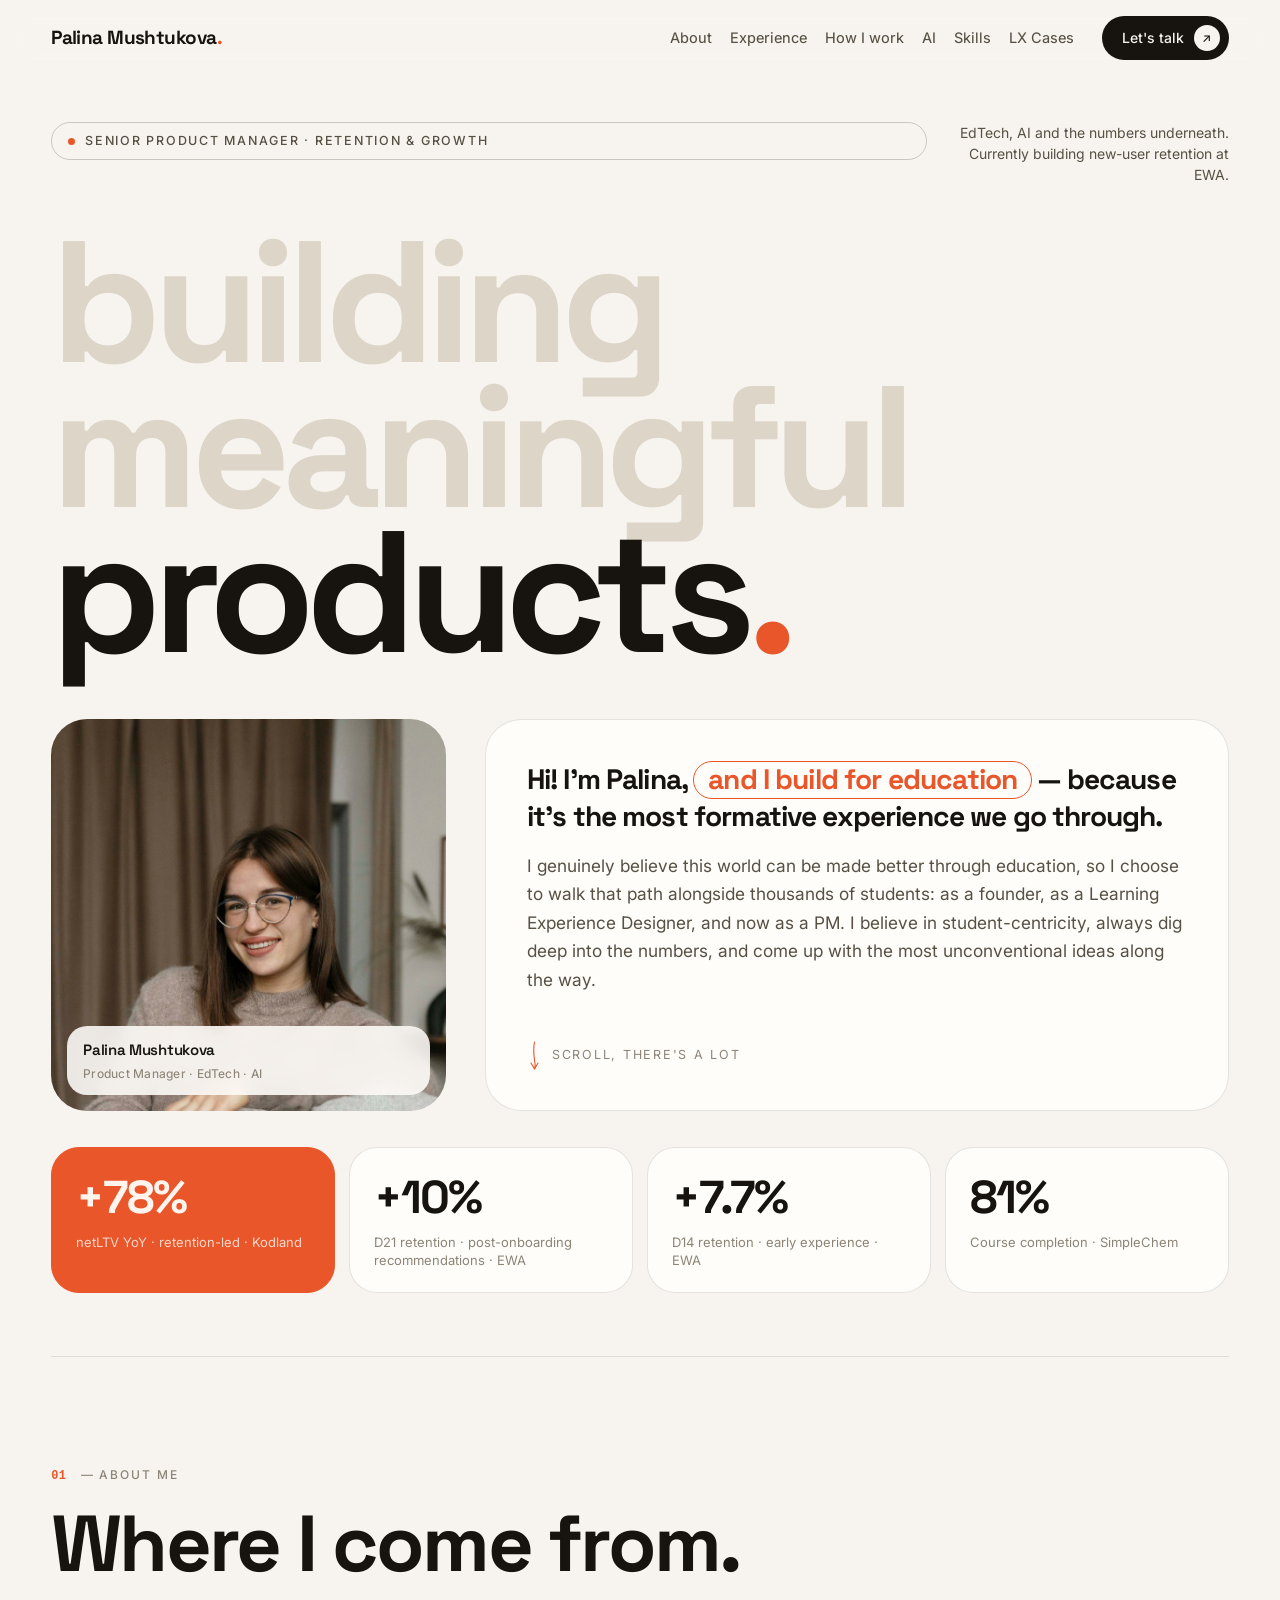
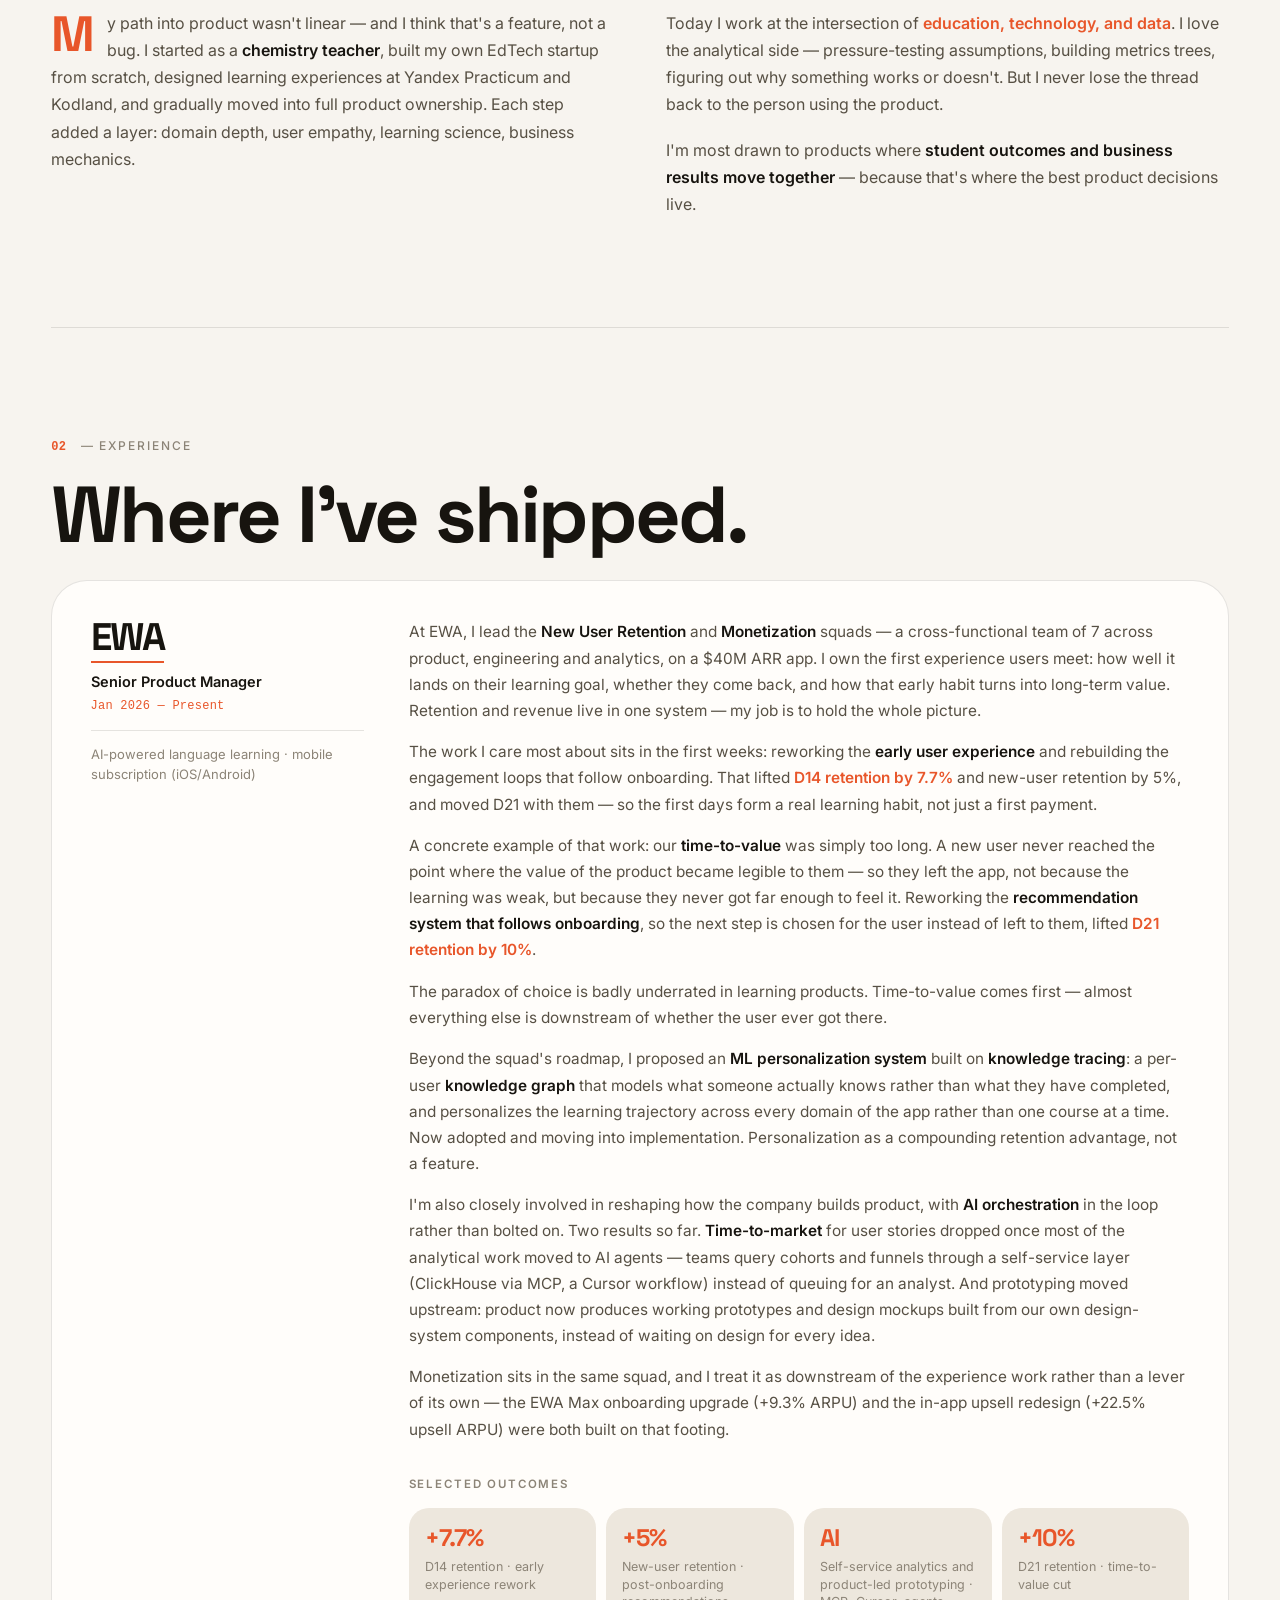
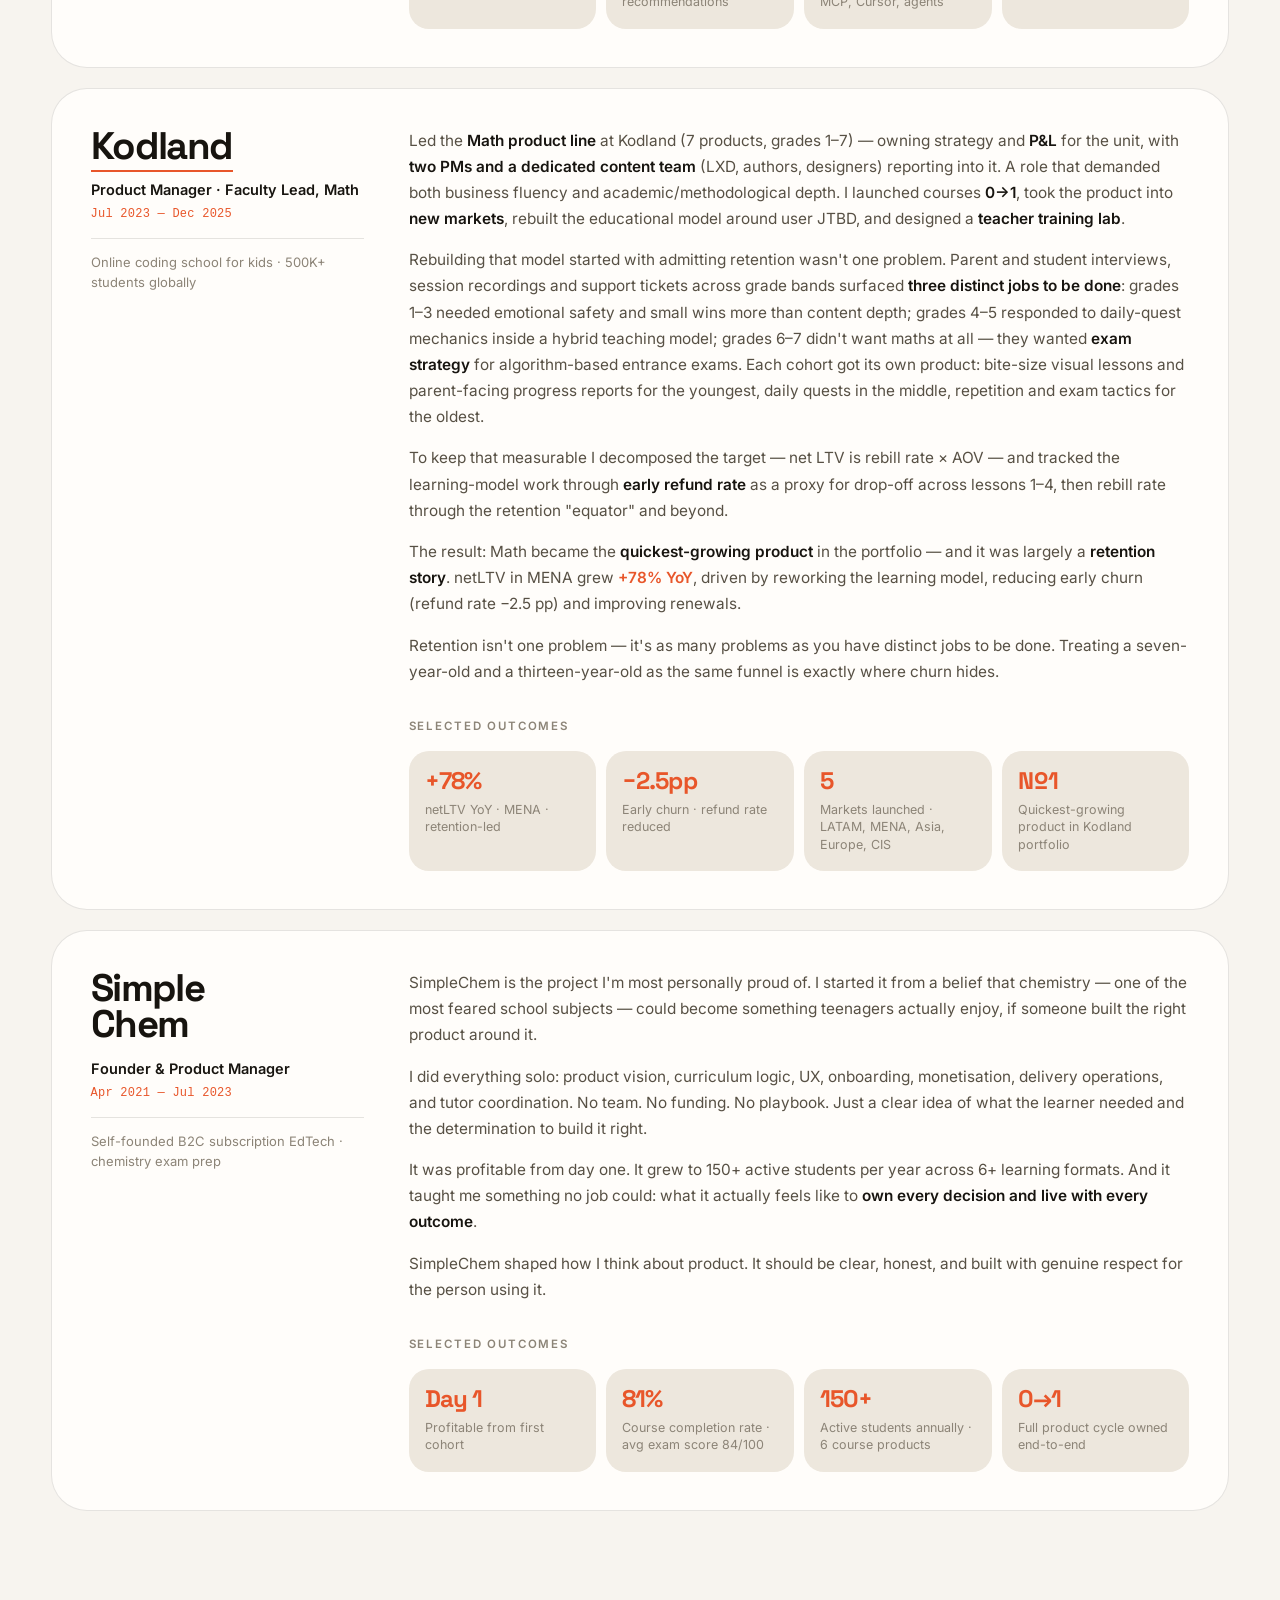
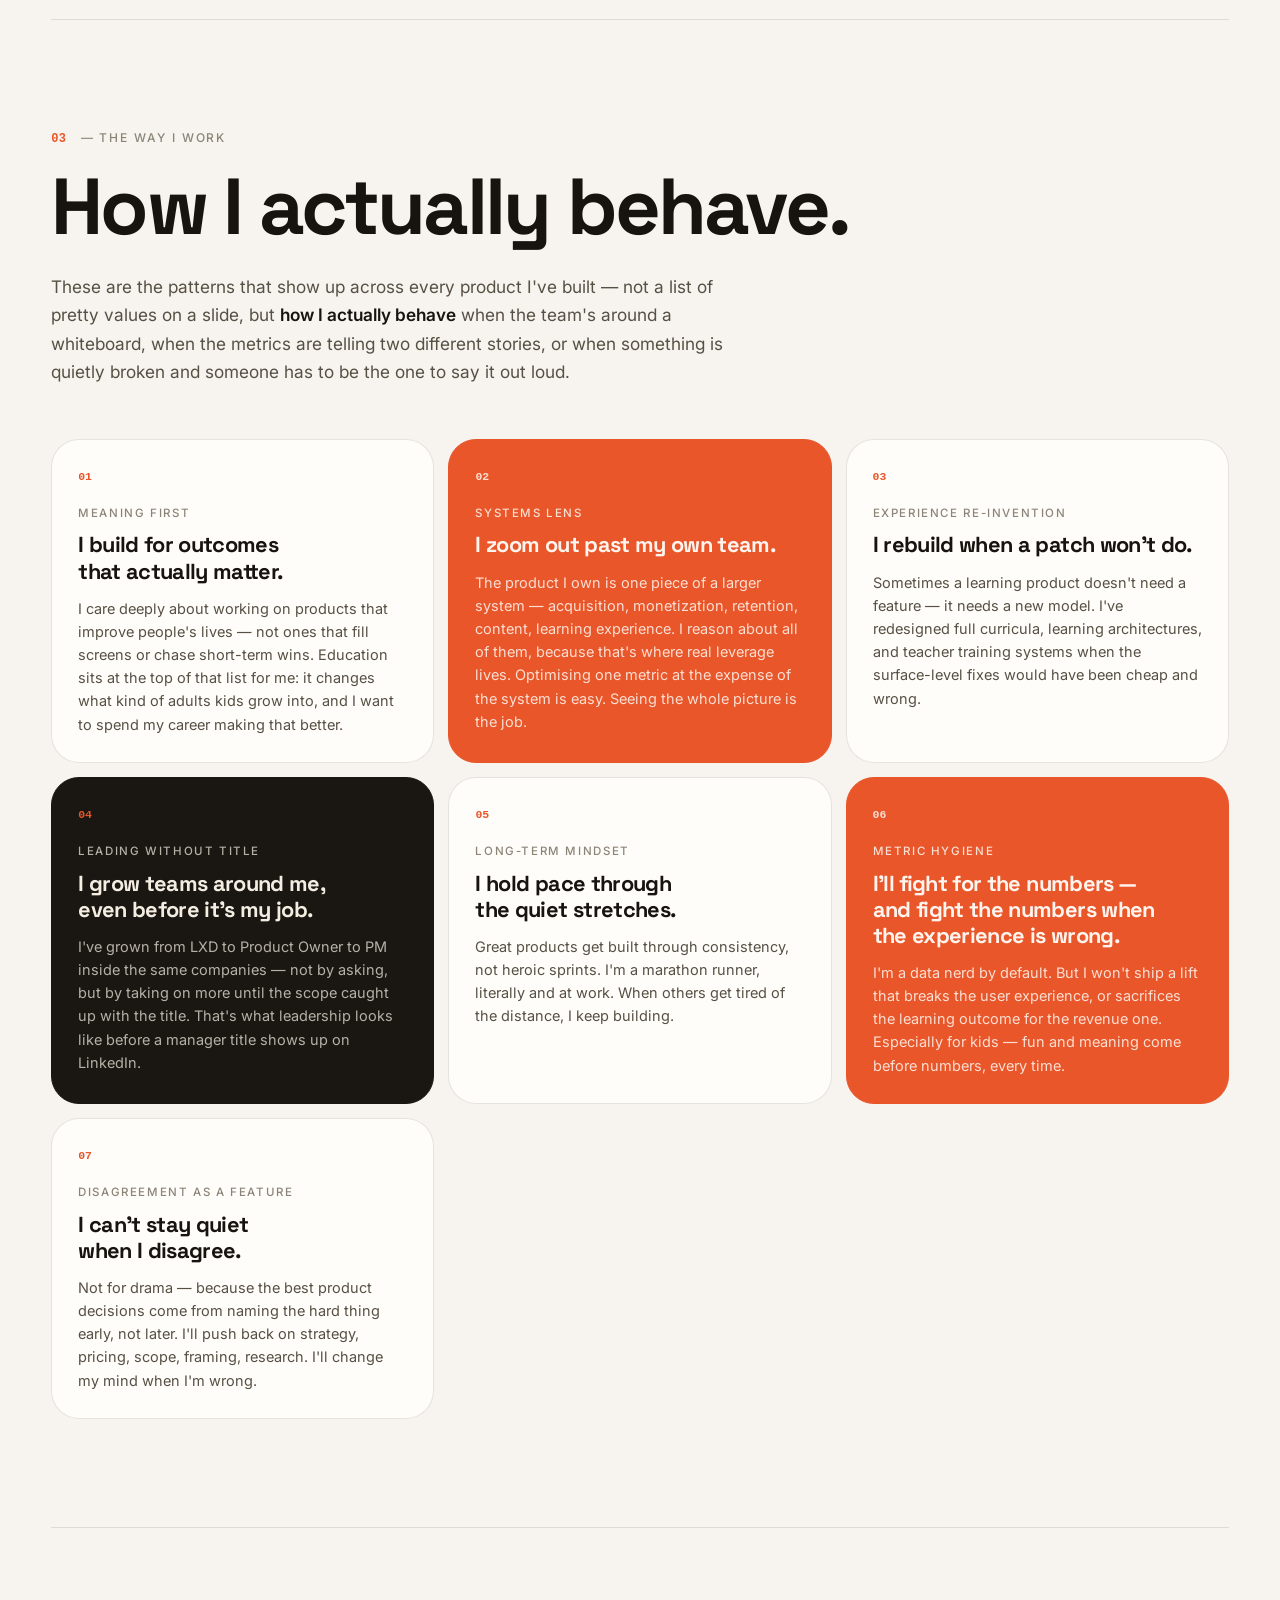
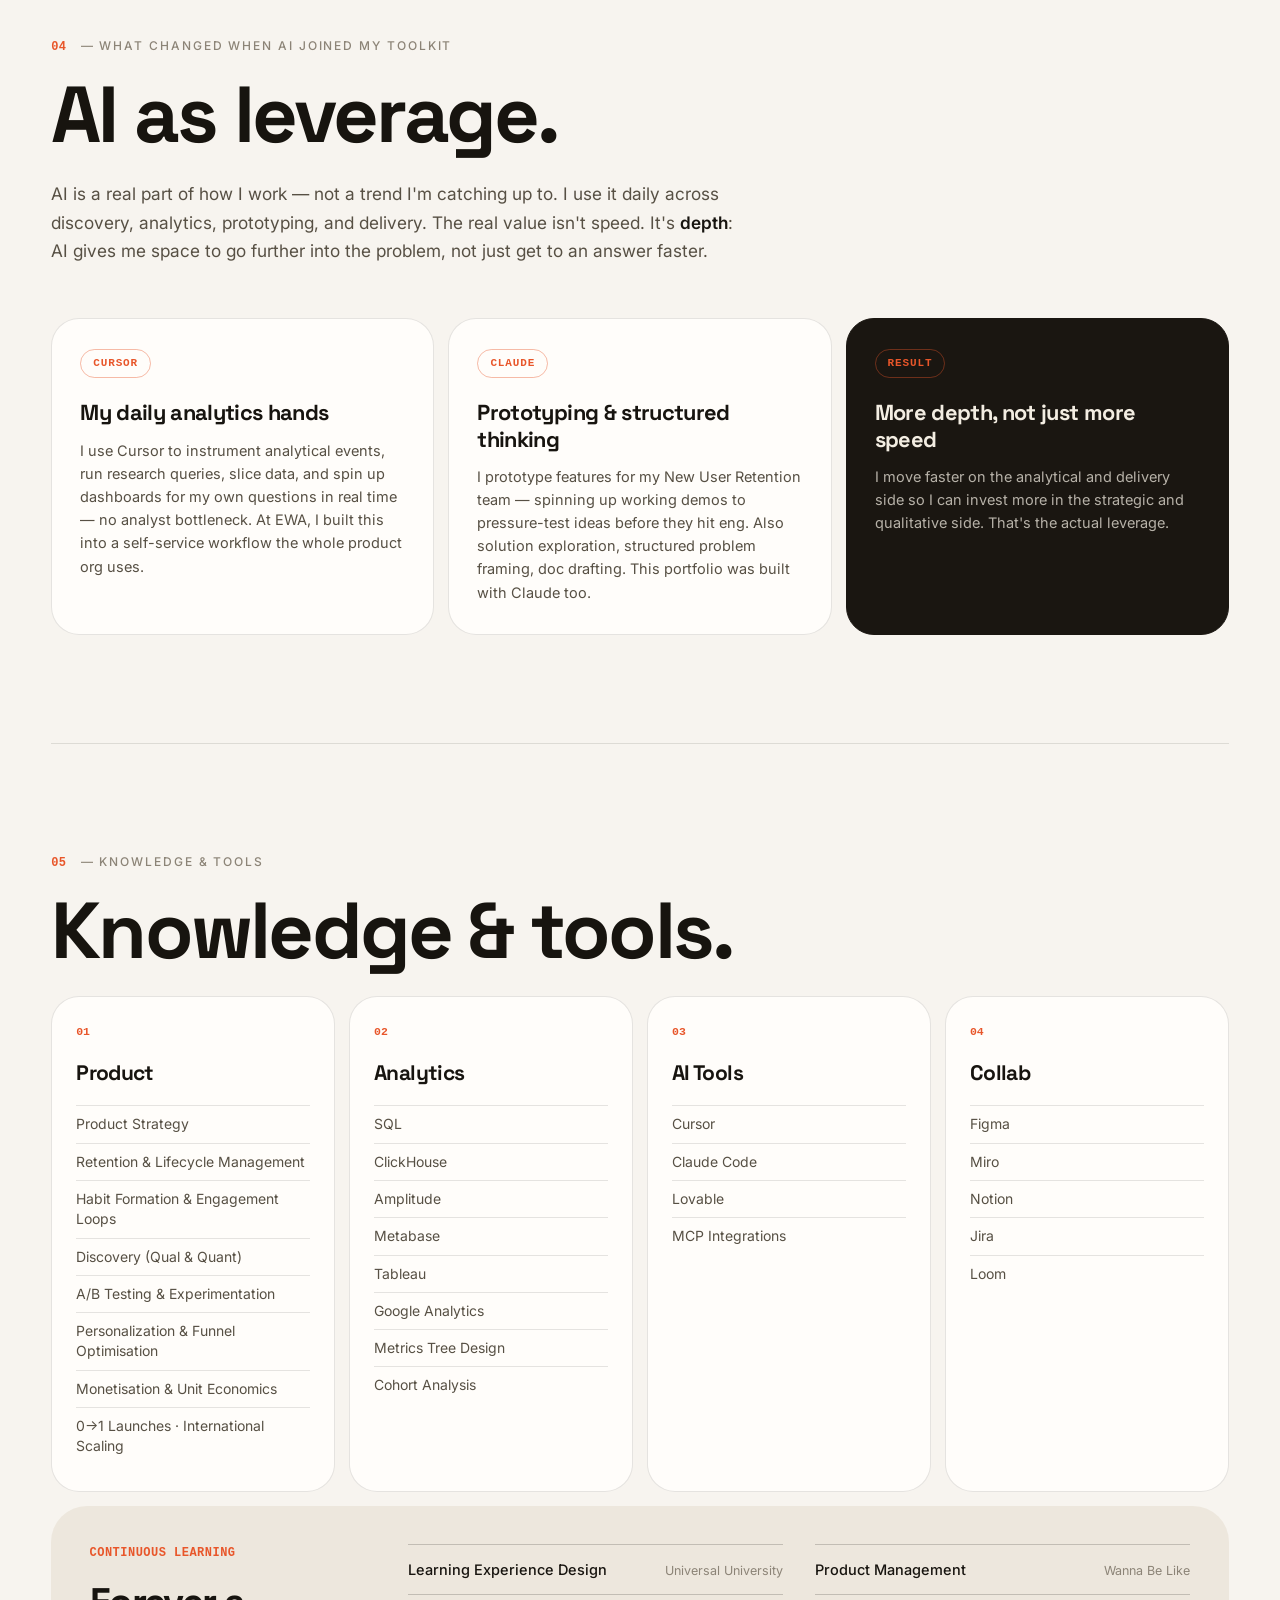
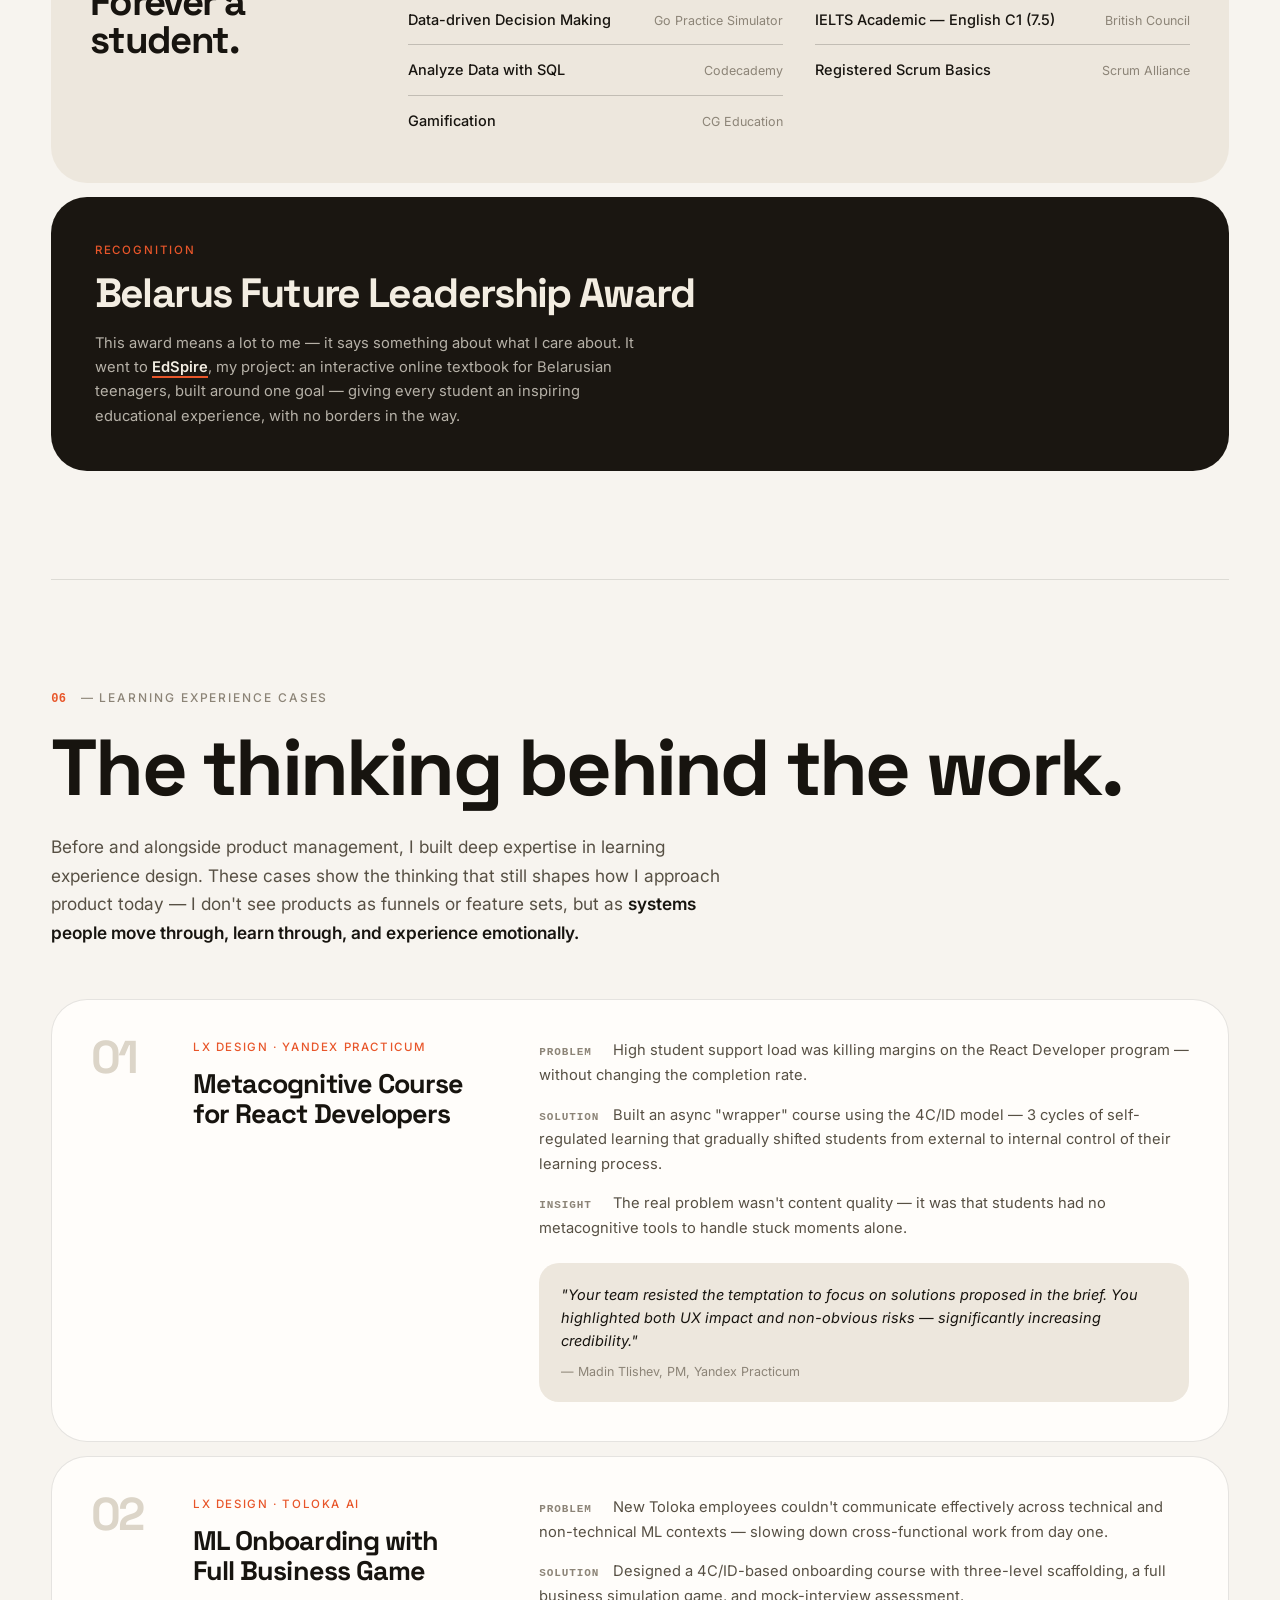
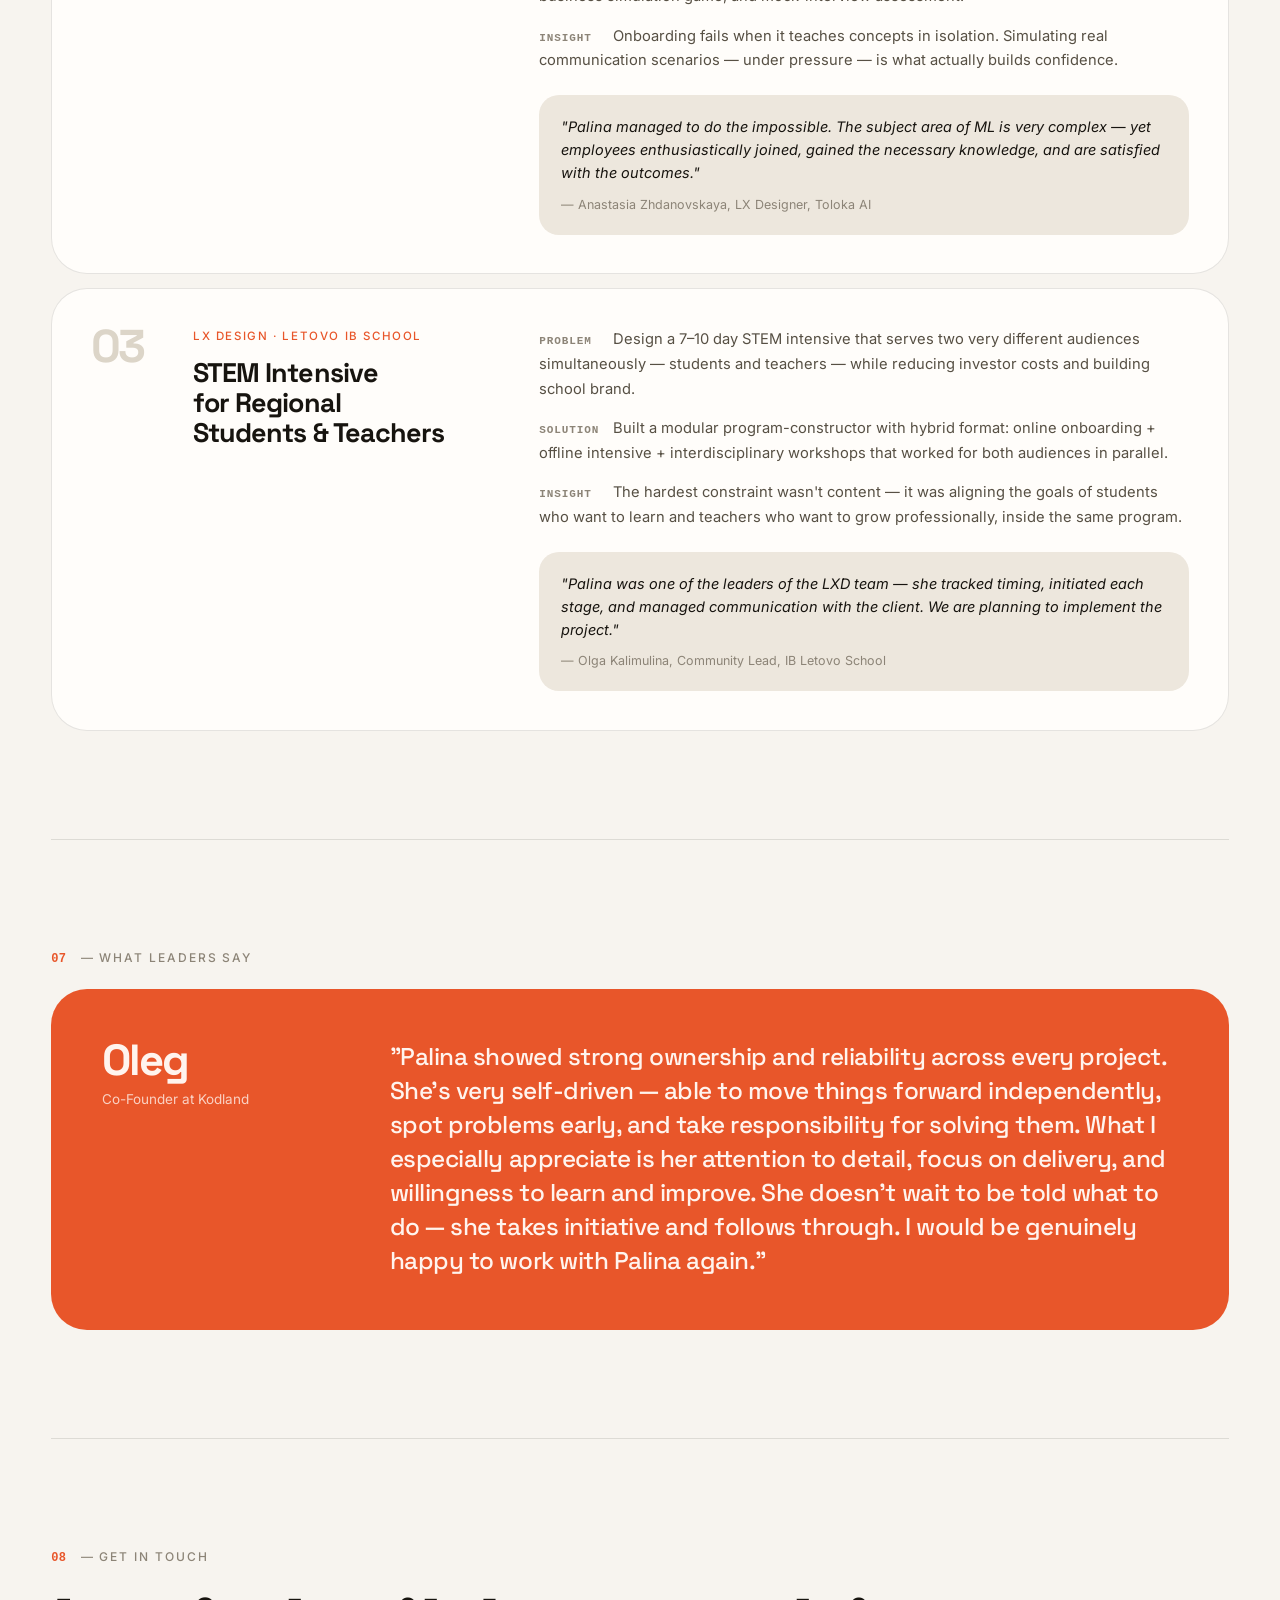
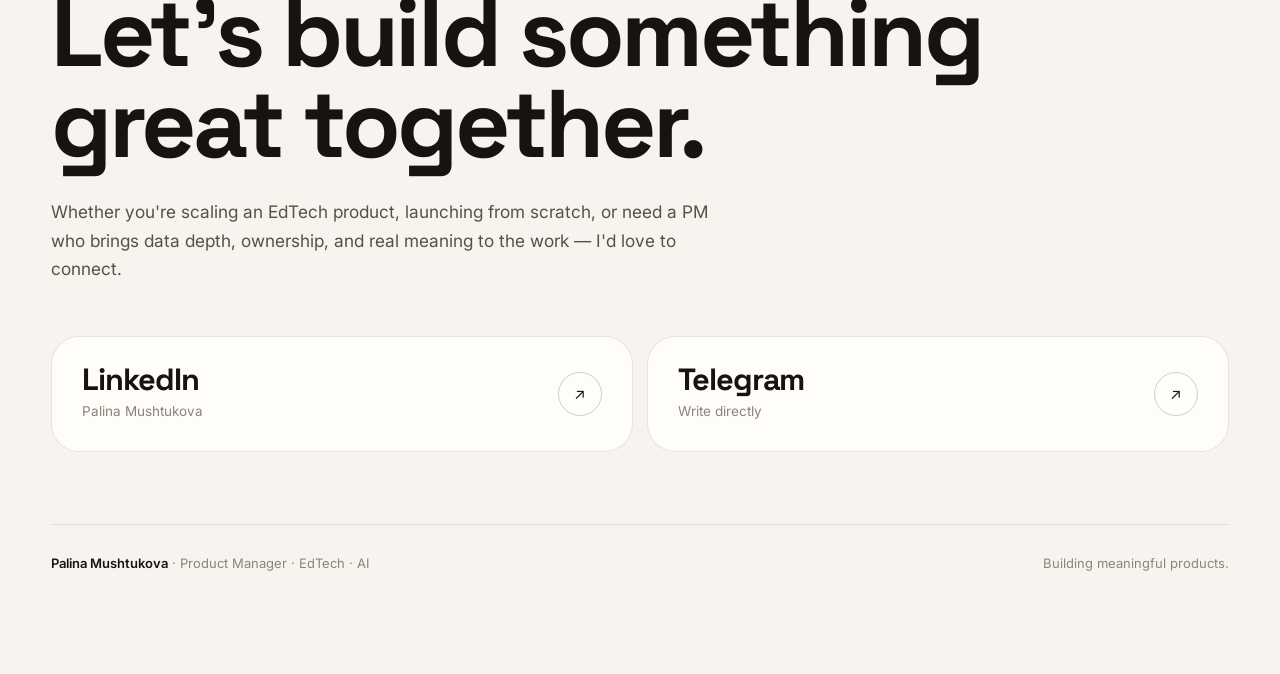
==== commit 2048d6e3: "Rework the EWA block: correct mechanism, sharper AI scope - retention overview now leads, naming D14" ====
--- a/index.html
+++ b/index.html
@@ -1073,7 +1073,7 @@
 }
 
 
-</style></head><body><header class="topnav"><div class="topnav-inner"><a href="#top" class="brand">Palina Mushtukova<span class="dot">.</span></a><nav class=""><a href="#about">About</a><a href="#experience">Experience</a><a href="#operate">How I work</a><a href="#ai">AI</a><a href="#skills">Skills</a><a href="#cases">LX Cases</a></nav><a href="#contact" class="cta">Let&#x27;s talk <span class="glyph" aria-hidden="true">↗</span></a><button class="burger" aria-label="Open menu" aria-expanded="false"><svg viewBox="0 0 24 24" fill="none" stroke="currentColor" stroke-width="2" stroke-linecap="round"><path d="M4 8 L20 8"></path><path d="M4 16 L20 16"></path></svg></button></div></header><main class="page"><section class="hero section" id="top"><div class="hero-top"><div class="hero-eyebrow"><span class="pulse" aria-hidden="true"></span>Senior Product Manager · Retention &amp; Growth</div><div class="hero-note">EdTech, AI and the numbers underneath.<br/>Currently building new-user retention at EWA.<a class="cta" href="#contact">Let&#x27;s talk <span class="glyph" aria-hidden="true">↗</span></a></div></div><h1 class="hero-title"><span class="ghost">building</span><span class="ghost">meaningful</span><span class="solid">products<em>.</em></span></h1><div class="hero-band"><div class="portrait-card"><div class="portrait-frame" style="background-image:url(assets/portrait.jpg)" role="img" aria-label="Portrait of Palina Mushtukova"></div><div class="portrait-caption">Palina Mushtukova<small>Product Manager · EdTech · AI</small></div></div><div class="hero-copy"><div class="lead-in">Hi! I&#x27;m Palina, <span class="mark">and I build for education</span> — because it&#x27;s the most formative experience we go through.</div><p>I genuinely believe this world can be made better through education, so I choose to walk that path alongside thousands of students: as a founder, as a Learning Experience Designer, and now as a PM. I believe in student-centricity, always dig deep into the numbers, and come up with the most unconventional ideas along the way.</p><div class="hero-scroll"><svg class="arrow" viewBox="0 0 30 60" fill="none" stroke="var(--accent)" stroke-width="2.2" stroke-linecap="round"><path d="M15 4 Q 12 20, 15 40 T 15 54"></path><path d="M8 46 L 15 58 L 22 46"></path></svg><span>scroll, there&#x27;s a lot</span></div></div></div><div class="stats"><div class="stat"><div class="num">+78%</div><div class="lbl">netLTV YoY · retention-led · Kodland</div></div><div class="stat"><div class="num">+10%</div><div class="lbl">D21 retention · onboarding recommendations · EWA</div></div><div class="stat"><div class="num">+7.7%</div><div class="lbl">D14 retention · early experience · EWA</div></div><div class="stat"><div class="num">81%</div><div class="lbl">Course completion · SimpleChem</div></div></div></section><section class="section about-section" id="about"><div class="section-label"><b>01</b> — About me</div><h2 class="section-title">Where I come from.</h2><div class="about-copy"><p>My path into product wasn&#x27;t linear — and I think that&#x27;s a feature, not a bug. I started as a <strong>chemistry teacher</strong>, built my own EdTech startup from scratch, designed learning experiences at Yandex Practicum and Kodland, and gradually moved into full product ownership. Each step added a layer: domain depth, user empathy, learning science, business mechanics.</p><p>Today I work at the intersection of <span class="highlight">education, technology, and data</span>. I love the analytical side — pressure-testing assumptions, building metrics trees, figuring out why something works or doesn&#x27;t. But I never lose the thread back to the person using the product.</p><p>I&#x27;m most drawn to products where <strong>student outcomes and business results move together</strong> — because that&#x27;s where the best product decisions live.</p></div></section><section class="section" id="experience"><div class="section-label"><b>02</b> — Experience</div><h2 class="section-title">Where I&#x27;ve shipped.</h2><div class="xp-block"><div class="xp-meta"><div class="co"><a href="https://appewa.com/?language=en" target="_blank" rel="noopener noreferrer" class="co-link">EWA</a></div><div class="role">Senior Product Manager</div><div class="when">Jan 2026 — Present</div><div class="context">AI-powered language learning · mobile subscription (iOS/Android)</div></div><div class="xp-body"><p>At EWA, I lead the <strong>New User Retention</strong> and <strong>Monetization</strong> squads — a cross-functional team of 7 across product, engineering and analytics, on a $40M ARR app. I own the first experience users meet: how well it lands on their learning goal, whether they come back, and how that early habit turns into long-term value. Retention and revenue live in one system — my job is to hold the whole picture.</p><p>The work I care most about: reworking the <strong>early user experience</strong> and building post-onboarding engagement loops — lifting <span class="highlight">D14 retention by 7.7%</span> and new-user retention by 5% — so that the first days form a real learning habit, not just a first payment.</p><p>The clearest example: new users were landing in a wall of content with no obvious next step. Session data showed people browsing rather than doing in their first week; recordings and feedback pointed at why — too many entry points, and no signal for what to do given the goal they had just stated. We replaced the full app surface with a small, personalized set of next actions tied to that goal, and <span class="highlight">D21 retention rose 10%</span> with a measurable cut in time-to-value. Choice isn&#x27;t generosity — for a user with no context yet, it&#x27;s a tax.</p><p>Beyond the squad&#x27;s roadmap, I authored a <strong>knowledge-graph-based learner modeling</strong> concept — mapping what a user actually knows to build individual learning trajectories — now adopted for implementation. Personalization as a compounding retention advantage, not a feature.</p><p>Proud of one process win: cutting <strong>time-to-market</strong> for user stories by building a self-service analytics layer — ClickHouse via MCP, Cursor workflow, AI agents taking over parts of the analyst&#x27;s work. Teams now query and build dashboards on their own.</p><p>Monetization sits in the same squad, and I treat it as downstream of the experience work rather than a lever of its own — the EWA Max onboarding upgrade (+9.3% ARPU) and the in-app upsell redesign (+22.5% upsell ARPU) were both built on that footing.</p><h4>Selected outcomes</h4><div class="xp-outcomes"><div class="outcome"><div class="v">+7.7%</div><div class="d">D14 retention · early experience rework</div></div><div class="outcome"><div class="v">+5%</div><div class="d">New-user retention · post-onboarding recommendations</div></div><div class="outcome"><div class="v">AI</div><div class="d">Self-service analytics for product teams · MCP + Cursor</div></div><div class="outcome"><div class="v">+10%</div><div class="d">D21 retention · in-onboarding recommendations</div></div></div></div></div><div class="xp-block"><div class="xp-meta"><div class="co"><a href="https://www.kodland.org/" target="_blank" rel="noopener noreferrer" class="co-link">Kodland</a></div><div class="role">Product Manager · Faculty Lead, Math</div><div class="when">Jul 2023 — Dec 2025</div><div class="context">Online coding school for kids · 500K+ students globally</div></div><div class="xp-body"><p>Led the <strong>Math product line</strong> at Kodland (7 products, grades 1–7) — owning strategy and <strong>P&amp;L</strong> for the unit, with <strong>two PMs and a dedicated content team</strong> (LXD, authors, designers) reporting into it. A role that demanded both business fluency and academic/methodological depth. I launched courses <strong>0→1</strong>, took the product into <strong>new markets</strong>, rebuilt the educational model around user JTBD, and designed a <strong>teacher training lab</strong>.</p><p>Rebuilding that model started with admitting retention wasn&#x27;t one problem. Parent and student interviews, session recordings and support tickets across grade bands surfaced <strong>three distinct jobs to be done</strong>: grades 1–3 needed emotional safety and small wins more than content depth; grades 4–5 responded to daily-quest mechanics inside a hybrid teaching model; grades 6–7 didn&#x27;t want maths at all — they wanted <strong>exam strategy</strong> for algorithm-based entrance exams. Each cohort got its own product: bite-size visual lessons and parent-facing progress reports for the youngest, daily quests in the middle, repetition and exam tactics for the oldest.</p><p>To keep that measurable I decomposed the target — net LTV is rebill rate × AOV — and tracked the learning-model work through <strong>early refund rate</strong> as a proxy for drop-off across lessons 1–4, then rebill rate through the retention &quot;equator&quot; and beyond.</p><p>The result: Math became the <strong>quickest-growing product</strong> in the portfolio — and it was largely a <strong>retention story</strong>. netLTV in MENA grew <span class="highlight">+78% YoY</span>, driven by reworking the learning model, reducing early churn (refund rate −2.5 pp) and improving renewals.</p><p>Retention isn&#x27;t one problem — it&#x27;s as many problems as you have distinct jobs to be done. Treating a seven-year-old and a thirteen-year-old as the same funnel is exactly where churn hides.</p><h4>Selected outcomes</h4><div class="xp-outcomes"><div class="outcome"><div class="v">+78%</div><div class="d">netLTV YoY · MENA · retention-led</div></div><div class="outcome"><div class="v">−2.5pp</div><div class="d">Early churn · refund rate reduced</div></div><div class="outcome"><div class="v">5</div><div class="d">Markets launched · LATAM, MENA, Asia, Europe, CIS</div></div><div class="outcome"><div class="v">№1</div><div class="d">Quickest-growing product in Kodland portfolio</div></div></div></div></div><div class="xp-block"><div class="xp-meta"><div class="co">Simple<br/>Chem</div><div class="role">Founder &amp; Product Manager</div><div class="when">Apr 2021 — Jul 2023</div><div class="context">Self-founded B2C subscription EdTech · chemistry exam prep</div></div><div class="xp-body"><p>SimpleChem is the project I&#x27;m most personally proud of. I started it from a belief that chemistry — one of the most feared school subjects — could become something teenagers actually enjoy, if someone built the right product around it.</p><p>I did everything solo: product vision, curriculum logic, UX, onboarding, monetisation, delivery operations, and tutor coordination. No team. No funding. No playbook. Just a clear idea of what the learner needed and the determination to build it right.</p><p>It was profitable from day one. It grew to 150+ active students per year across 6+ learning formats. And it taught me something no job could: what it actually feels like to <strong>own every decision and live with every outcome</strong>.</p><p>SimpleChem shaped how I think about product. It should be clear, honest, and built with genuine respect for the person using it.</p><h4>Selected outcomes</h4><div class="xp-outcomes"><div class="outcome"><div class="v">Day 1</div><div class="d">Profitable from first cohort</div></div><div class="outcome"><div class="v">81%</div><div class="d">Course completion rate · avg exam score 84/100</div></div><div class="outcome"><div class="v">150+</div><div class="d">Active students annually · 6 course products</div></div><div class="outcome"><div class="v">0→1</div><div class="d">Full product cycle owned end-to-end</div></div></div></div></div></section><section class="section" id="operate"><div class="section-label"><b>03</b> — The way I work</div><h2 class="section-title">How I actually behave.</h2><p class="section-lead">These are the patterns that show up across every product I&#x27;ve built — not a list of pretty values on a slide, but <strong>how I actually behave</strong> when the team&#x27;s around a whiteboard, when the metrics are telling two different stories, or when something is quietly broken and someone has to be the one to say it out loud.</p><div class="principles"><div class="principle"><div class="num">01</div><div class="tag">Meaning first</div><h3>I build for outcomes that actually matter.</h3><p>I care deeply about working on products that improve people&#x27;s lives — not ones that fill screens or chase short-term wins. Education sits at the top of that list for me: it changes what kind of adults kids grow into, and I want to spend my career making that better.</p></div><div class="principle is-accent"><div class="num">02</div><div class="tag">Systems lens</div><h3>I zoom out past my own team.</h3><p>The product I own is one piece of a larger system — acquisition, monetization, retention, content, learning experience. I reason about all of them, because that&#x27;s where real leverage lives. Optimising one metric at the expense of the system is easy. Seeing the whole picture is the job.</p></div><div class="principle"><div class="num">03</div><div class="tag">Experience re-invention</div><h3>I rebuild when a patch won&#x27;t do.</h3><p>Sometimes a learning product doesn&#x27;t need a feature — it needs a new model. I&#x27;ve redesigned full curricula, learning architectures, and teacher training systems when the surface-level fixes would have been cheap and wrong.</p></div><div class="principle is-slab"><div class="num">04</div><div class="tag">Leading without title</div><h3>I grow teams around me, even before it&#x27;s my job.</h3><p>I&#x27;ve grown from LXD to Product Owner to PM inside the same companies — not by asking, but by taking on more until the scope caught up with the title. That&#x27;s what leadership looks like before a manager title shows up on LinkedIn.</p></div><div class="principle"><div class="num">05</div><div class="tag">Long-term mindset</div><h3>I hold pace through the quiet stretches.</h3><p>Great products get built through consistency, not heroic sprints. I&#x27;m a marathon runner, literally and at work. When others get tired of the distance, I keep building.</p></div><div class="principle is-accent"><div class="num">06</div><div class="tag">Metric hygiene</div><h3>I&#x27;ll fight for the numbers — and fight the numbers when the experience is wrong.</h3><p>I&#x27;m a data nerd by default. But I won&#x27;t ship a lift that breaks the user experience, or sacrifices the learning outcome for the revenue one. Especially for kids — fun and meaning come before numbers, every time.</p></div><div class="principle"><div class="num">07</div><div class="tag">Disagreement as a feature</div><h3>I can&#x27;t stay quiet when I disagree.</h3><p>Not for drama — because the best product decisions come from naming the hard thing early, not later. I&#x27;ll push back on strategy, pricing, scope, framing, research. I&#x27;ll change my mind when I&#x27;m wrong.</p></div></div></section><section class="section" id="ai"><div class="section-label"><b>04</b> — What changed when AI joined my toolkit</div><h2 class="section-title">AI as leverage.</h2><p class="section-lead">AI is a real part of how I work — not a trend I&#x27;m catching up to. I use it daily across discovery, analytics, prototyping, and delivery. The real value isn&#x27;t speed. It&#x27;s <strong>depth</strong>: AI gives me space to go further into the problem, not just get to an answer faster.</p><div class="ai-grid"><div class="ai-card"><div class="kicker">Cursor</div><h4>My daily analytics hands</h4><p>I use Cursor to instrument analytical events, run research queries, slice data, and spin up dashboards for my own questions in real time — no analyst bottleneck. At EWA, I built this into a self-service workflow the whole product org uses.</p></div><div class="ai-card"><div class="kicker">Claude</div><h4>Prototyping &amp; structured thinking</h4><p>I prototype features for my New User Retention team — spinning up working demos to pressure-test ideas before they hit eng. Also solution exploration, structured problem framing, doc drafting. This portfolio was built with Claude too.</p></div><div class="ai-card is-slab"><div class="kicker">Result</div><h4>More depth, not just more speed</h4><p>I move faster on the analytical and delivery side so I can invest more in the strategic and qualitative side. That&#x27;s the actual leverage.</p></div></div></section><section class="section" id="skills"><div class="section-label"><b>05</b> — Knowledge &amp; Tools</div><h2 class="section-title">Knowledge &amp; tools.</h2><div class="skills-grid"><div class="skills-col"><div class="idx">01</div><div class="group">Product</div><ul><li>Product Strategy</li><li>Retention &amp; Lifecycle Management</li><li>Habit Formation &amp; Engagement Loops</li><li>Discovery (Qual &amp; Quant)</li><li>A/B Testing &amp; Experimentation</li><li>Personalization &amp; Funnel Optimisation</li><li>Monetisation &amp; Unit Economics</li><li>0→1 Launches · International Scaling</li></ul></div><div class="skills-col"><div class="idx">02</div><div class="group">Analytics</div><ul><li>SQL</li><li>ClickHouse</li><li>Amplitude</li><li>Metabase</li><li>Tableau</li><li>Google Analytics</li><li>Metrics Tree Design</li><li>Cohort Analysis</li></ul></div><div class="skills-col"><div class="idx">03</div><div class="group">AI Tools</div><ul><li>Cursor</li><li>Claude Code</li><li>Lovable</li><li>MCP Integrations</li></ul></div><div class="skills-col"><div class="idx">04</div><div class="group">Collab</div><ul><li>Figma</li><li>Miro</li><li>Notion</li><li>Jira</li><li>Loom</li></ul></div></div><div class="learning"><div><div class="section-label"><b>Continuous learning</b></div><h3>Forever a student.</h3></div><div class="courses"><div class="course"><div class="c-name">Learning Experience Design</div><div class="c-where">Universal University</div></div><div class="course"><div class="c-name">Product Management</div><div class="c-where">Wanna Be Like</div></div><div class="course"><div class="c-name">Data-driven Decision Making</div><div class="c-where">Go Practice Simulator</div></div><div class="course"><div class="c-name">IELTS Academic — English C1 (7.5)</div><div class="c-where">British Council</div></div><div class="course"><div class="c-name">Analyze Data with SQL</div><div class="c-where">Codecademy</div></div><div class="course"><div class="c-name">Registered Scrum Basics</div><div class="c-where">Scrum Alliance</div></div><div class="course"><div class="c-name">Gamification</div><div class="c-where">CG Education</div></div></div></div><div class="award"><div class="award-text"><div class="a-tag">Recognition</div><h3>Belarus Future Leadership Award</h3><p>This award means a lot to me — it says something about what I care about. It went to <strong><a class="award-link" href="https://edspire.by/" target="_blank" rel="noopener noreferrer">EdSpire</a></strong>, my project: an interactive online textbook for Belarusian teenagers, built around one goal — giving every student an inspiring educational experience, with no borders in the way.</p></div></div></section><section class="section" id="cases"><div class="section-label"><b>06</b> — Learning Experience Cases</div><h2 class="section-title">The thinking behind the work.</h2><p class="section-lead">Before and alongside product management, I built deep expertise in learning experience design. These cases show the thinking that still shapes how I approach product today — I don&#x27;t see products as funnels or feature sets, but as <strong>systems people move through, learn through, and experience emotionally.</strong></p><div class="case-list"><div class="case"><div class="c-num">01</div><div class="c-title"><div class="c-head">LX Design · Yandex Practicum</div><h3>Metacognitive Course for React Developers</h3></div><div class="c-body"><p><span class="lbl">Problem </span>High student support load was killing margins on the React Developer program — without changing the completion rate.</p><p><span class="lbl">Solution </span>Built an async &quot;wrapper&quot; course using the 4C/ID model — 3 cycles of self-regulated learning that gradually shifted students from external to internal control of their learning process.</p><p><span class="lbl">Insight </span>The real problem wasn&#x27;t content quality — it was that students had no metacognitive tools to handle stuck moments alone.</p><blockquote>&quot;Your team resisted the temptation to focus on solutions proposed in the brief. You highlighted both UX impact and non-obvious risks — significantly increasing credibility.&quot;<cite>— Madin Tlishev, PM, Yandex Practicum</cite></blockquote></div></div><div class="case"><div class="c-num">02</div><div class="c-title"><div class="c-head">LX Design · Toloka AI</div><h3>ML Onboarding with Full Business Game</h3></div><div class="c-body"><p><span class="lbl">Problem </span>New Toloka employees couldn&#x27;t communicate effectively across technical and non-technical ML contexts — slowing down cross-functional work from day one.</p><p><span class="lbl">Solution </span>Designed a 4C/ID-based onboarding course with three-level scaffolding, a full business simulation game, and mock-interview assessment.</p><p><span class="lbl">Insight </span>Onboarding fails when it teaches concepts in isolation. Simulating real communication scenarios — under pressure — is what actually builds confidence.</p><blockquote>&quot;Palina managed to do the impossible. The subject area of ML is very complex — yet employees enthusiastically joined, gained the necessary knowledge, and are satisfied with the outcomes.&quot;<cite>— Anastasia Zhdanovskaya, LX Designer, Toloka AI</cite></blockquote></div></div><div class="case"><div class="c-num">03</div><div class="c-title"><div class="c-head">LX Design · Letovo IB School</div><h3>STEM Intensive for Regional Students &amp; Teachers</h3></div><div class="c-body"><p><span class="lbl">Problem </span>Design a 7–10 day STEM intensive that serves two very different audiences simultaneously — students and teachers — while reducing investor costs and building school brand.</p><p><span class="lbl">Solution </span>Built a modular program-constructor with hybrid format: online onboarding + offline intensive + interdisciplinary workshops that worked for both audiences in parallel.</p><p><span class="lbl">Insight </span>The hardest constraint wasn&#x27;t content — it was aligning the goals of students who want to learn and teachers who want to grow professionally, inside the same program.</p><blockquote>&quot;Palina was one of the leaders of the LXD team — she tracked timing, initiated each stage, and managed communication with the client. We are planning to implement the project.&quot;<cite>— Olga Kalimulina, Community Lead, IB Letovo School</cite></blockquote></div></div></div></section><section class="section" id="testimonial"><div class="section-label"><b>07</b> — What leaders say</div><div class="testi"><div class="who"><div class="name">Oleg</div><div class="role">Co-Founder at Kodland</div></div><div><q>&quot;Palina showed strong ownership and reliability across every project. She&#x27;s very self-driven — able to move things forward independently, spot problems early, and take responsibility for solving them. What I especially appreciate is her attention to detail, focus on delivery, and willingness to learn and improve. She doesn&#x27;t wait to be told what to do — she takes initiative and follows through. I would be genuinely happy to work with Palina again.&quot;</q></div></div></section><section class="section" id="contact"><div class="section-label"><b>08</b> — Get in touch</div><h2 class="section-title contact-title">Let&#x27;s build something great together.</h2><p class="section-lead">Whether you&#x27;re scaling an EdTech product, launching from scratch, or need a PM who brings data depth, ownership, and real meaning to the work — I&#x27;d love to connect.</p><div class="contact-links"><a class="link-card" href="https://www.linkedin.com/in/palina-mushtukova/" target="_blank" rel="noopener"><div><div class="l-name">LinkedIn</div><div class="l-handle">Palina Mushtukova</div></div><div class="l-arrow">↗</div></a><a class="link-card" href="https://t.me/palina_mushtukova" target="_blank" rel="noopener"><div><div class="l-name">Telegram</div><div class="l-handle">Write directly</div></div><div class="l-arrow">↗</div></a></div><div class="footer"><div><b>Palina Mushtukova</b> · Product Manager · EdTech · AI</div><div>Building meaningful products.</div></div></section></main><script>
+</style></head><body><header class="topnav"><div class="topnav-inner"><a href="#top" class="brand">Palina Mushtukova<span class="dot">.</span></a><nav class=""><a href="#about">About</a><a href="#experience">Experience</a><a href="#operate">How I work</a><a href="#ai">AI</a><a href="#skills">Skills</a><a href="#cases">LX Cases</a></nav><a href="#contact" class="cta">Let&#x27;s talk <span class="glyph" aria-hidden="true">↗</span></a><button class="burger" aria-label="Open menu" aria-expanded="false"><svg viewBox="0 0 24 24" fill="none" stroke="currentColor" stroke-width="2" stroke-linecap="round"><path d="M4 8 L20 8"></path><path d="M4 16 L20 16"></path></svg></button></div></header><main class="page"><section class="hero section" id="top"><div class="hero-top"><div class="hero-eyebrow"><span class="pulse" aria-hidden="true"></span>Senior Product Manager · Retention &amp; Growth</div><div class="hero-note">EdTech, AI and the numbers underneath.<br/>Currently building new-user retention at EWA.<a class="cta" href="#contact">Let&#x27;s talk <span class="glyph" aria-hidden="true">↗</span></a></div></div><h1 class="hero-title"><span class="ghost">building</span><span class="ghost">meaningful</span><span class="solid">products<em>.</em></span></h1><div class="hero-band"><div class="portrait-card"><div class="portrait-frame" style="background-image:url(assets/portrait.jpg)" role="img" aria-label="Portrait of Palina Mushtukova"></div><div class="portrait-caption">Palina Mushtukova<small>Product Manager · EdTech · AI</small></div></div><div class="hero-copy"><div class="lead-in">Hi! I&#x27;m Palina, <span class="mark">and I build for education</span> — because it&#x27;s the most formative experience we go through.</div><p>I genuinely believe this world can be made better through education, so I choose to walk that path alongside thousands of students: as a founder, as a Learning Experience Designer, and now as a PM. I believe in student-centricity, always dig deep into the numbers, and come up with the most unconventional ideas along the way.</p><div class="hero-scroll"><svg class="arrow" viewBox="0 0 30 60" fill="none" stroke="var(--accent)" stroke-width="2.2" stroke-linecap="round"><path d="M15 4 Q 12 20, 15 40 T 15 54"></path><path d="M8 46 L 15 58 L 22 46"></path></svg><span>scroll, there&#x27;s a lot</span></div></div></div><div class="stats"><div class="stat"><div class="num">+78%</div><div class="lbl">netLTV YoY · retention-led · Kodland</div></div><div class="stat"><div class="num">+10%</div><div class="lbl">D21 retention · post-onboarding recommendations · EWA</div></div><div class="stat"><div class="num">+7.7%</div><div class="lbl">D14 retention · early experience · EWA</div></div><div class="stat"><div class="num">81%</div><div class="lbl">Course completion · SimpleChem</div></div></div></section><section class="section about-section" id="about"><div class="section-label"><b>01</b> — About me</div><h2 class="section-title">Where I come from.</h2><div class="about-copy"><p>My path into product wasn&#x27;t linear — and I think that&#x27;s a feature, not a bug. I started as a <strong>chemistry teacher</strong>, built my own EdTech startup from scratch, designed learning experiences at Yandex Practicum and Kodland, and gradually moved into full product ownership. Each step added a layer: domain depth, user empathy, learning science, business mechanics.</p><p>Today I work at the intersection of <span class="highlight">education, technology, and data</span>. I love the analytical side — pressure-testing assumptions, building metrics trees, figuring out why something works or doesn&#x27;t. But I never lose the thread back to the person using the product.</p><p>I&#x27;m most drawn to products where <strong>student outcomes and business results move together</strong> — because that&#x27;s where the best product decisions live.</p></div></section><section class="section" id="experience"><div class="section-label"><b>02</b> — Experience</div><h2 class="section-title">Where I&#x27;ve shipped.</h2><div class="xp-block"><div class="xp-meta"><div class="co"><a href="https://appewa.com/?language=en" target="_blank" rel="noopener noreferrer" class="co-link">EWA</a></div><div class="role">Senior Product Manager</div><div class="when">Jan 2026 — Present</div><div class="context">AI-powered language learning · mobile subscription (iOS/Android)</div></div><div class="xp-body"><p>At EWA, I lead the <strong>New User Retention</strong> and <strong>Monetization</strong> squads — a cross-functional team of 7 across product, engineering and analytics, on a $40M ARR app. I own the first experience users meet: how well it lands on their learning goal, whether they come back, and how that early habit turns into long-term value. Retention and revenue live in one system — my job is to hold the whole picture.</p><p>The work I care most about sits in the first weeks: reworking the <strong>early user experience</strong> and rebuilding the engagement loops that follow onboarding. That lifted <span class="highlight">D14 retention by 7.7%</span> and new-user retention by 5%, and moved D21 with them — so the first days form a real learning habit, not just a first payment.</p><p>A concrete example of that work: our <strong>time-to-value</strong> was simply too long. A new user never reached the point where the value of the product became legible to them — so they left the app, not because the learning was weak, but because they never got far enough to feel it. Reworking the <strong>recommendation system that follows onboarding</strong>, so the next step is chosen for the user instead of left to them, lifted <span class="highlight">D21 retention by 10%</span>.</p><p>The paradox of choice is badly underrated in learning products. Time-to-value comes first — almost everything else is downstream of whether the user ever got there.</p><p>Beyond the squad&#x27;s roadmap, I proposed an <strong>ML personalization system</strong> built on <strong>knowledge tracing</strong>: a per-user <strong>knowledge graph</strong> that models what someone actually knows rather than what they have completed, and personalizes the learning trajectory across every domain of the app rather than one course at a time. Now adopted and moving into implementation. Personalization as a compounding retention advantage, not a feature.</p><p>I&#x27;m also closely involved in reshaping how the company builds product, with <strong>AI orchestration</strong> in the loop rather than bolted on. Two results so far. <strong>Time-to-market</strong> for user stories dropped once most of the analytical work moved to AI agents — teams query cohorts and funnels through a self-service layer (ClickHouse via MCP, a Cursor workflow) instead of queuing for an analyst. And prototyping moved upstream: product now produces working prototypes and design mockups built from our own design-system components, instead of waiting on design for every idea.</p><p>Monetization sits in the same squad, and I treat it as downstream of the experience work rather than a lever of its own — the EWA Max onboarding upgrade (+9.3% ARPU) and the in-app upsell redesign (+22.5% upsell ARPU) were both built on that footing.</p><h4>Selected outcomes</h4><div class="xp-outcomes"><div class="outcome"><div class="v">+7.7%</div><div class="d">D14 retention · early experience rework</div></div><div class="outcome"><div class="v">+5%</div><div class="d">New-user retention · post-onboarding recommendations</div></div><div class="outcome"><div class="v">AI</div><div class="d">Self-service analytics and product-led prototyping · MCP, Cursor, agents</div></div><div class="outcome"><div class="v">+10%</div><div class="d">D21 retention · time-to-value cut</div></div></div></div></div><div class="xp-block"><div class="xp-meta"><div class="co"><a href="https://www.kodland.org/" target="_blank" rel="noopener noreferrer" class="co-link">Kodland</a></div><div class="role">Product Manager · Faculty Lead, Math</div><div class="when">Jul 2023 — Dec 2025</div><div class="context">Online coding school for kids · 500K+ students globally</div></div><div class="xp-body"><p>Led the <strong>Math product line</strong> at Kodland (7 products, grades 1–7) — owning strategy and <strong>P&amp;L</strong> for the unit, with <strong>two PMs and a dedicated content team</strong> (LXD, authors, designers) reporting into it. A role that demanded both business fluency and academic/methodological depth. I launched courses <strong>0→1</strong>, took the product into <strong>new markets</strong>, rebuilt the educational model around user JTBD, and designed a <strong>teacher training lab</strong>.</p><p>Rebuilding that model started with admitting retention wasn&#x27;t one problem. Parent and student interviews, session recordings and support tickets across grade bands surfaced <strong>three distinct jobs to be done</strong>: grades 1–3 needed emotional safety and small wins more than content depth; grades 4–5 responded to daily-quest mechanics inside a hybrid teaching model; grades 6–7 didn&#x27;t want maths at all — they wanted <strong>exam strategy</strong> for algorithm-based entrance exams. Each cohort got its own product: bite-size visual lessons and parent-facing progress reports for the youngest, daily quests in the middle, repetition and exam tactics for the oldest.</p><p>To keep that measurable I decomposed the target — net LTV is rebill rate × AOV — and tracked the learning-model work through <strong>early refund rate</strong> as a proxy for drop-off across lessons 1–4, then rebill rate through the retention &quot;equator&quot; and beyond.</p><p>The result: Math became the <strong>quickest-growing product</strong> in the portfolio — and it was largely a <strong>retention story</strong>. netLTV in MENA grew <span class="highlight">+78% YoY</span>, driven by reworking the learning model, reducing early churn (refund rate −2.5 pp) and improving renewals.</p><p>Retention isn&#x27;t one problem — it&#x27;s as many problems as you have distinct jobs to be done. Treating a seven-year-old and a thirteen-year-old as the same funnel is exactly where churn hides.</p><h4>Selected outcomes</h4><div class="xp-outcomes"><div class="outcome"><div class="v">+78%</div><div class="d">netLTV YoY · MENA · retention-led</div></div><div class="outcome"><div class="v">−2.5pp</div><div class="d">Early churn · refund rate reduced</div></div><div class="outcome"><div class="v">5</div><div class="d">Markets launched · LATAM, MENA, Asia, Europe, CIS</div></div><div class="outcome"><div class="v">№1</div><div class="d">Quickest-growing product in Kodland portfolio</div></div></div></div></div><div class="xp-block"><div class="xp-meta"><div class="co">Simple<br/>Chem</div><div class="role">Founder &amp; Product Manager</div><div class="when">Apr 2021 — Jul 2023</div><div class="context">Self-founded B2C subscription EdTech · chemistry exam prep</div></div><div class="xp-body"><p>SimpleChem is the project I&#x27;m most personally proud of. I started it from a belief that chemistry — one of the most feared school subjects — could become something teenagers actually enjoy, if someone built the right product around it.</p><p>I did everything solo: product vision, curriculum logic, UX, onboarding, monetisation, delivery operations, and tutor coordination. No team. No funding. No playbook. Just a clear idea of what the learner needed and the determination to build it right.</p><p>It was profitable from day one. It grew to 150+ active students per year across 6+ learning formats. And it taught me something no job could: what it actually feels like to <strong>own every decision and live with every outcome</strong>.</p><p>SimpleChem shaped how I think about product. It should be clear, honest, and built with genuine respect for the person using it.</p><h4>Selected outcomes</h4><div class="xp-outcomes"><div class="outcome"><div class="v">Day 1</div><div class="d">Profitable from first cohort</div></div><div class="outcome"><div class="v">81%</div><div class="d">Course completion rate · avg exam score 84/100</div></div><div class="outcome"><div class="v">150+</div><div class="d">Active students annually · 6 course products</div></div><div class="outcome"><div class="v">0→1</div><div class="d">Full product cycle owned end-to-end</div></div></div></div></div></section><section class="section" id="operate"><div class="section-label"><b>03</b> — The way I work</div><h2 class="section-title">How I actually behave.</h2><p class="section-lead">These are the patterns that show up across every product I&#x27;ve built — not a list of pretty values on a slide, but <strong>how I actually behave</strong> when the team&#x27;s around a whiteboard, when the metrics are telling two different stories, or when something is quietly broken and someone has to be the one to say it out loud.</p><div class="principles"><div class="principle"><div class="num">01</div><div class="tag">Meaning first</div><h3>I build for outcomes that actually matter.</h3><p>I care deeply about working on products that improve people&#x27;s lives — not ones that fill screens or chase short-term wins. Education sits at the top of that list for me: it changes what kind of adults kids grow into, and I want to spend my career making that better.</p></div><div class="principle is-accent"><div class="num">02</div><div class="tag">Systems lens</div><h3>I zoom out past my own team.</h3><p>The product I own is one piece of a larger system — acquisition, monetization, retention, content, learning experience. I reason about all of them, because that&#x27;s where real leverage lives. Optimising one metric at the expense of the system is easy. Seeing the whole picture is the job.</p></div><div class="principle"><div class="num">03</div><div class="tag">Experience re-invention</div><h3>I rebuild when a patch won&#x27;t do.</h3><p>Sometimes a learning product doesn&#x27;t need a feature — it needs a new model. I&#x27;ve redesigned full curricula, learning architectures, and teacher training systems when the surface-level fixes would have been cheap and wrong.</p></div><div class="principle is-slab"><div class="num">04</div><div class="tag">Leading without title</div><h3>I grow teams around me, even before it&#x27;s my job.</h3><p>I&#x27;ve grown from LXD to Product Owner to PM inside the same companies — not by asking, but by taking on more until the scope caught up with the title. That&#x27;s what leadership looks like before a manager title shows up on LinkedIn.</p></div><div class="principle"><div class="num">05</div><div class="tag">Long-term mindset</div><h3>I hold pace through the quiet stretches.</h3><p>Great products get built through consistency, not heroic sprints. I&#x27;m a marathon runner, literally and at work. When others get tired of the distance, I keep building.</p></div><div class="principle is-accent"><div class="num">06</div><div class="tag">Metric hygiene</div><h3>I&#x27;ll fight for the numbers — and fight the numbers when the experience is wrong.</h3><p>I&#x27;m a data nerd by default. But I won&#x27;t ship a lift that breaks the user experience, or sacrifices the learning outcome for the revenue one. Especially for kids — fun and meaning come before numbers, every time.</p></div><div class="principle"><div class="num">07</div><div class="tag">Disagreement as a feature</div><h3>I can&#x27;t stay quiet when I disagree.</h3><p>Not for drama — because the best product decisions come from naming the hard thing early, not later. I&#x27;ll push back on strategy, pricing, scope, framing, research. I&#x27;ll change my mind when I&#x27;m wrong.</p></div></div></section><section class="section" id="ai"><div class="section-label"><b>04</b> — What changed when AI joined my toolkit</div><h2 class="section-title">AI as leverage.</h2><p class="section-lead">AI is a real part of how I work — not a trend I&#x27;m catching up to. I use it daily across discovery, analytics, prototyping, and delivery. The real value isn&#x27;t speed. It&#x27;s <strong>depth</strong>: AI gives me space to go further into the problem, not just get to an answer faster.</p><div class="ai-grid"><div class="ai-card"><div class="kicker">Cursor</div><h4>My daily analytics hands</h4><p>I use Cursor to instrument analytical events, run research queries, slice data, and spin up dashboards for my own questions in real time — no analyst bottleneck. At EWA, I built this into a self-service workflow the whole product org uses.</p></div><div class="ai-card"><div class="kicker">Claude</div><h4>Prototyping &amp; structured thinking</h4><p>I prototype features for my New User Retention team — spinning up working demos to pressure-test ideas before they hit eng. Also solution exploration, structured problem framing, doc drafting. This portfolio was built with Claude too.</p></div><div class="ai-card is-slab"><div class="kicker">Result</div><h4>More depth, not just more speed</h4><p>I move faster on the analytical and delivery side so I can invest more in the strategic and qualitative side. That&#x27;s the actual leverage.</p></div></div></section><section class="section" id="skills"><div class="section-label"><b>05</b> — Knowledge &amp; Tools</div><h2 class="section-title">Knowledge &amp; tools.</h2><div class="skills-grid"><div class="skills-col"><div class="idx">01</div><div class="group">Product</div><ul><li>Product Strategy</li><li>Retention &amp; Lifecycle Management</li><li>Habit Formation &amp; Engagement Loops</li><li>Discovery (Qual &amp; Quant)</li><li>A/B Testing &amp; Experimentation</li><li>Personalization &amp; Funnel Optimisation</li><li>Monetisation &amp; Unit Economics</li><li>0→1 Launches · International Scaling</li></ul></div><div class="skills-col"><div class="idx">02</div><div class="group">Analytics</div><ul><li>SQL</li><li>ClickHouse</li><li>Amplitude</li><li>Metabase</li><li>Tableau</li><li>Google Analytics</li><li>Metrics Tree Design</li><li>Cohort Analysis</li></ul></div><div class="skills-col"><div class="idx">03</div><div class="group">AI Tools</div><ul><li>Cursor</li><li>Claude Code</li><li>Lovable</li><li>MCP Integrations</li></ul></div><div class="skills-col"><div class="idx">04</div><div class="group">Collab</div><ul><li>Figma</li><li>Miro</li><li>Notion</li><li>Jira</li><li>Loom</li></ul></div></div><div class="learning"><div><div class="section-label"><b>Continuous learning</b></div><h3>Forever a student.</h3></div><div class="courses"><div class="course"><div class="c-name">Learning Experience Design</div><div class="c-where">Universal University</div></div><div class="course"><div class="c-name">Product Management</div><div class="c-where">Wanna Be Like</div></div><div class="course"><div class="c-name">Data-driven Decision Making</div><div class="c-where">Go Practice Simulator</div></div><div class="course"><div class="c-name">IELTS Academic — English C1 (7.5)</div><div class="c-where">British Council</div></div><div class="course"><div class="c-name">Analyze Data with SQL</div><div class="c-where">Codecademy</div></div><div class="course"><div class="c-name">Registered Scrum Basics</div><div class="c-where">Scrum Alliance</div></div><div class="course"><div class="c-name">Gamification</div><div class="c-where">CG Education</div></div></div></div><div class="award"><div class="award-text"><div class="a-tag">Recognition</div><h3>Belarus Future Leadership Award</h3><p>This award means a lot to me — it says something about what I care about. It went to <strong><a class="award-link" href="https://edspire.by/" target="_blank" rel="noopener noreferrer">EdSpire</a></strong>, my project: an interactive online textbook for Belarusian teenagers, built around one goal — giving every student an inspiring educational experience, with no borders in the way.</p></div></div></section><section class="section" id="cases"><div class="section-label"><b>06</b> — Learning Experience Cases</div><h2 class="section-title">The thinking behind the work.</h2><p class="section-lead">Before and alongside product management, I built deep expertise in learning experience design. These cases show the thinking that still shapes how I approach product today — I don&#x27;t see products as funnels or feature sets, but as <strong>systems people move through, learn through, and experience emotionally.</strong></p><div class="case-list"><div class="case"><div class="c-num">01</div><div class="c-title"><div class="c-head">LX Design · Yandex Practicum</div><h3>Metacognitive Course for React Developers</h3></div><div class="c-body"><p><span class="lbl">Problem </span>High student support load was killing margins on the React Developer program — without changing the completion rate.</p><p><span class="lbl">Solution </span>Built an async &quot;wrapper&quot; course using the 4C/ID model — 3 cycles of self-regulated learning that gradually shifted students from external to internal control of their learning process.</p><p><span class="lbl">Insight </span>The real problem wasn&#x27;t content quality — it was that students had no metacognitive tools to handle stuck moments alone.</p><blockquote>&quot;Your team resisted the temptation to focus on solutions proposed in the brief. You highlighted both UX impact and non-obvious risks — significantly increasing credibility.&quot;<cite>— Madin Tlishev, PM, Yandex Practicum</cite></blockquote></div></div><div class="case"><div class="c-num">02</div><div class="c-title"><div class="c-head">LX Design · Toloka AI</div><h3>ML Onboarding with Full Business Game</h3></div><div class="c-body"><p><span class="lbl">Problem </span>New Toloka employees couldn&#x27;t communicate effectively across technical and non-technical ML contexts — slowing down cross-functional work from day one.</p><p><span class="lbl">Solution </span>Designed a 4C/ID-based onboarding course with three-level scaffolding, a full business simulation game, and mock-interview assessment.</p><p><span class="lbl">Insight </span>Onboarding fails when it teaches concepts in isolation. Simulating real communication scenarios — under pressure — is what actually builds confidence.</p><blockquote>&quot;Palina managed to do the impossible. The subject area of ML is very complex — yet employees enthusiastically joined, gained the necessary knowledge, and are satisfied with the outcomes.&quot;<cite>— Anastasia Zhdanovskaya, LX Designer, Toloka AI</cite></blockquote></div></div><div class="case"><div class="c-num">03</div><div class="c-title"><div class="c-head">LX Design · Letovo IB School</div><h3>STEM Intensive for Regional Students &amp; Teachers</h3></div><div class="c-body"><p><span class="lbl">Problem </span>Design a 7–10 day STEM intensive that serves two very different audiences simultaneously — students and teachers — while reducing investor costs and building school brand.</p><p><span class="lbl">Solution </span>Built a modular program-constructor with hybrid format: online onboarding + offline intensive + interdisciplinary workshops that worked for both audiences in parallel.</p><p><span class="lbl">Insight </span>The hardest constraint wasn&#x27;t content — it was aligning the goals of students who want to learn and teachers who want to grow professionally, inside the same program.</p><blockquote>&quot;Palina was one of the leaders of the LXD team — she tracked timing, initiated each stage, and managed communication with the client. We are planning to implement the project.&quot;<cite>— Olga Kalimulina, Community Lead, IB Letovo School</cite></blockquote></div></div></div></section><section class="section" id="testimonial"><div class="section-label"><b>07</b> — What leaders say</div><div class="testi"><div class="who"><div class="name">Oleg</div><div class="role">Co-Founder at Kodland</div></div><div><q>&quot;Palina showed strong ownership and reliability across every project. She&#x27;s very self-driven — able to move things forward independently, spot problems early, and take responsibility for solving them. What I especially appreciate is her attention to detail, focus on delivery, and willingness to learn and improve. She doesn&#x27;t wait to be told what to do — she takes initiative and follows through. I would be genuinely happy to work with Palina again.&quot;</q></div></div></section><section class="section" id="contact"><div class="section-label"><b>08</b> — Get in touch</div><h2 class="section-title contact-title">Let&#x27;s build something great together.</h2><p class="section-lead">Whether you&#x27;re scaling an EdTech product, launching from scratch, or need a PM who brings data depth, ownership, and real meaning to the work — I&#x27;d love to connect.</p><div class="contact-links"><a class="link-card" href="https://www.linkedin.com/in/palina-mushtukova/" target="_blank" rel="noopener"><div><div class="l-name">LinkedIn</div><div class="l-handle">Palina Mushtukova</div></div><div class="l-arrow">↗</div></a><a class="link-card" href="https://t.me/palina_mushtukova" target="_blank" rel="noopener"><div><div class="l-name">Telegram</div><div class="l-handle">Write directly</div></div><div class="l-arrow">↗</div></a></div><div class="footer"><div><b>Palina Mushtukova</b> · Product Manager · EdTech · AI</div><div>Building meaningful products.</div></div></section></main><script>
 (function () {
   "use strict";
 
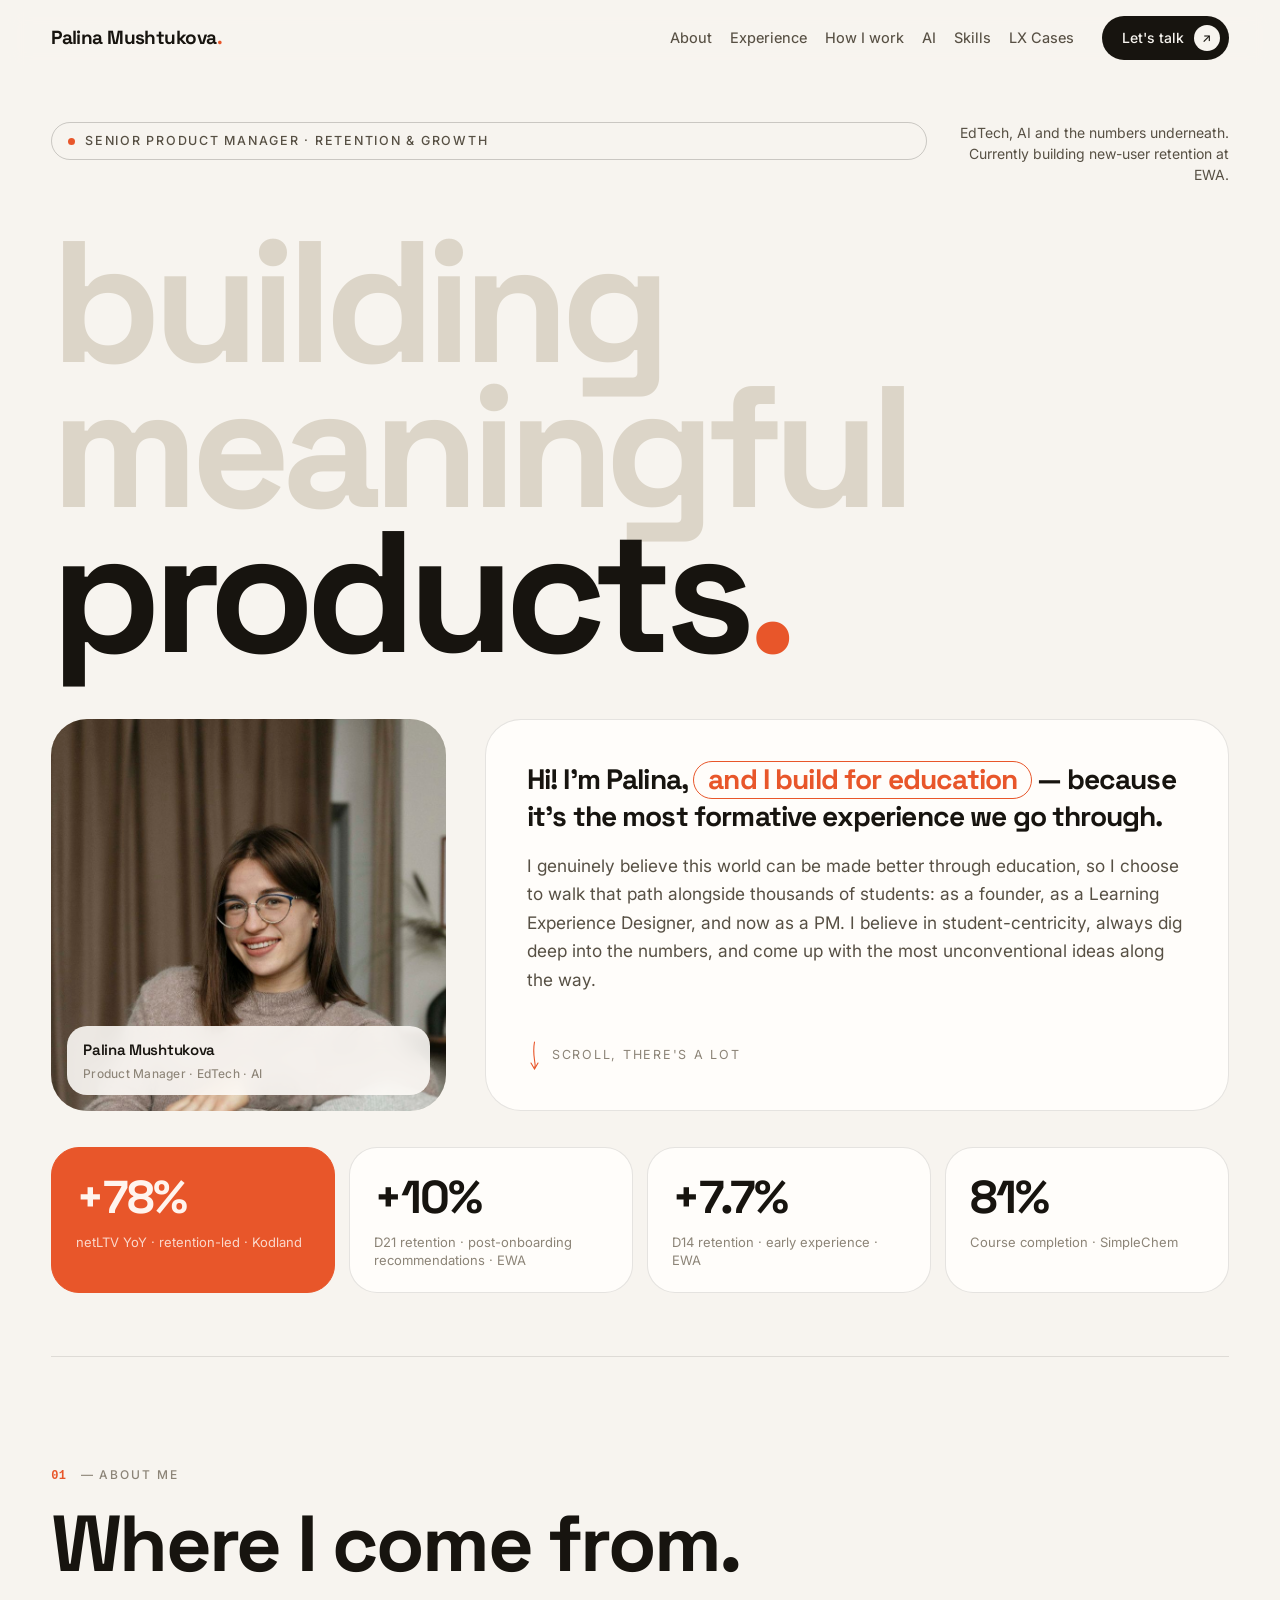
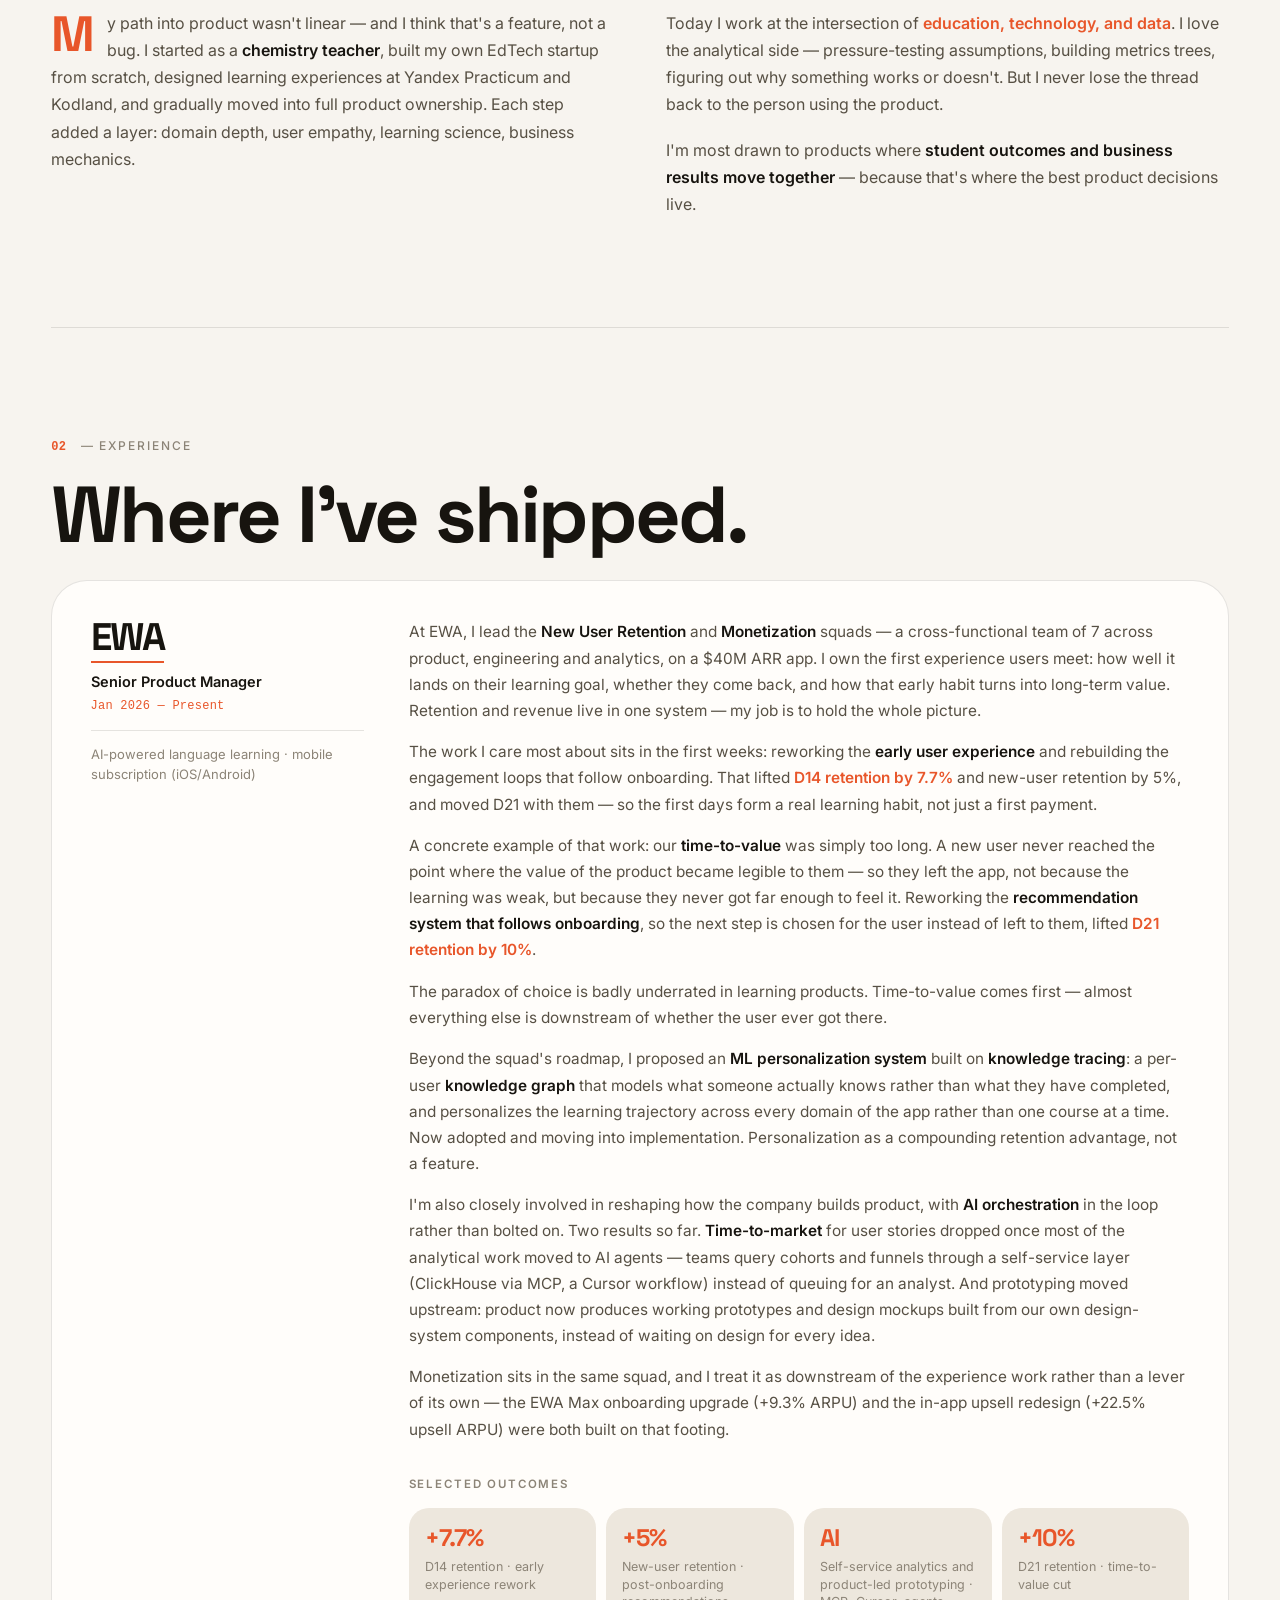
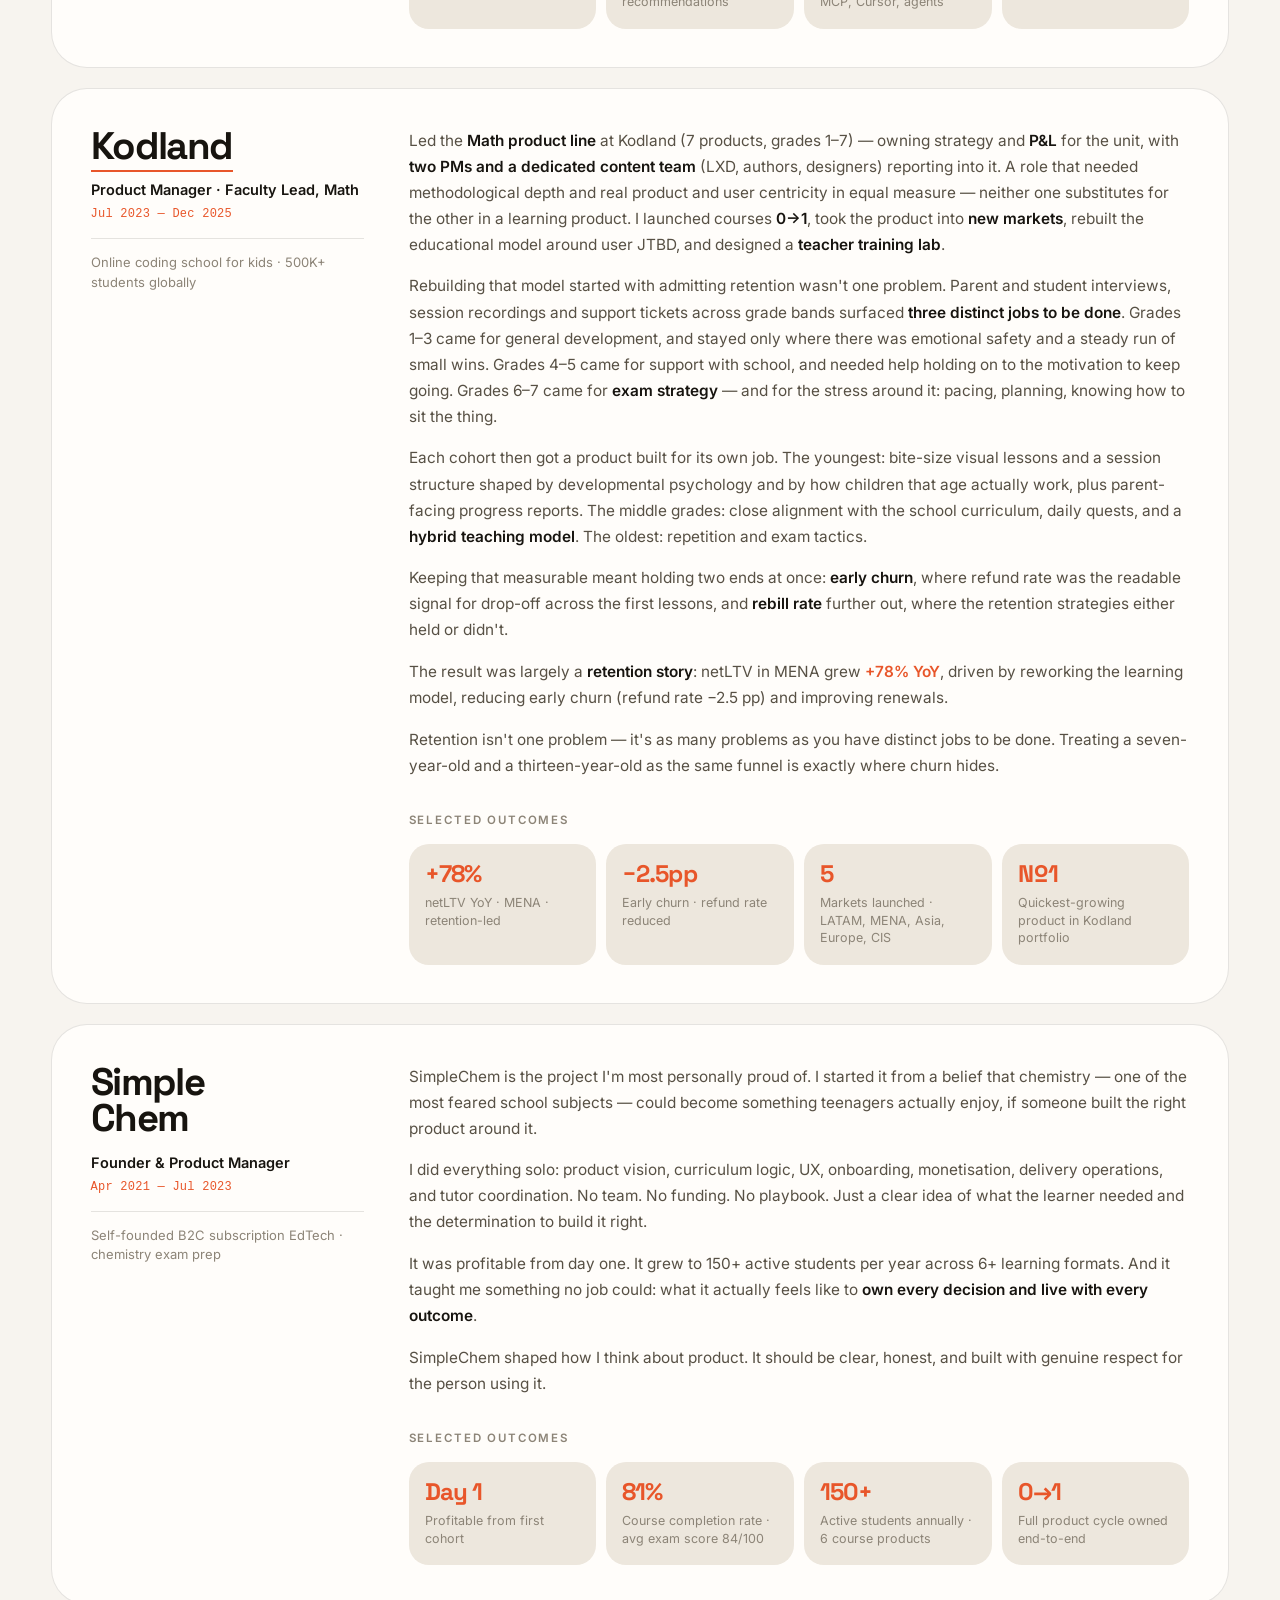
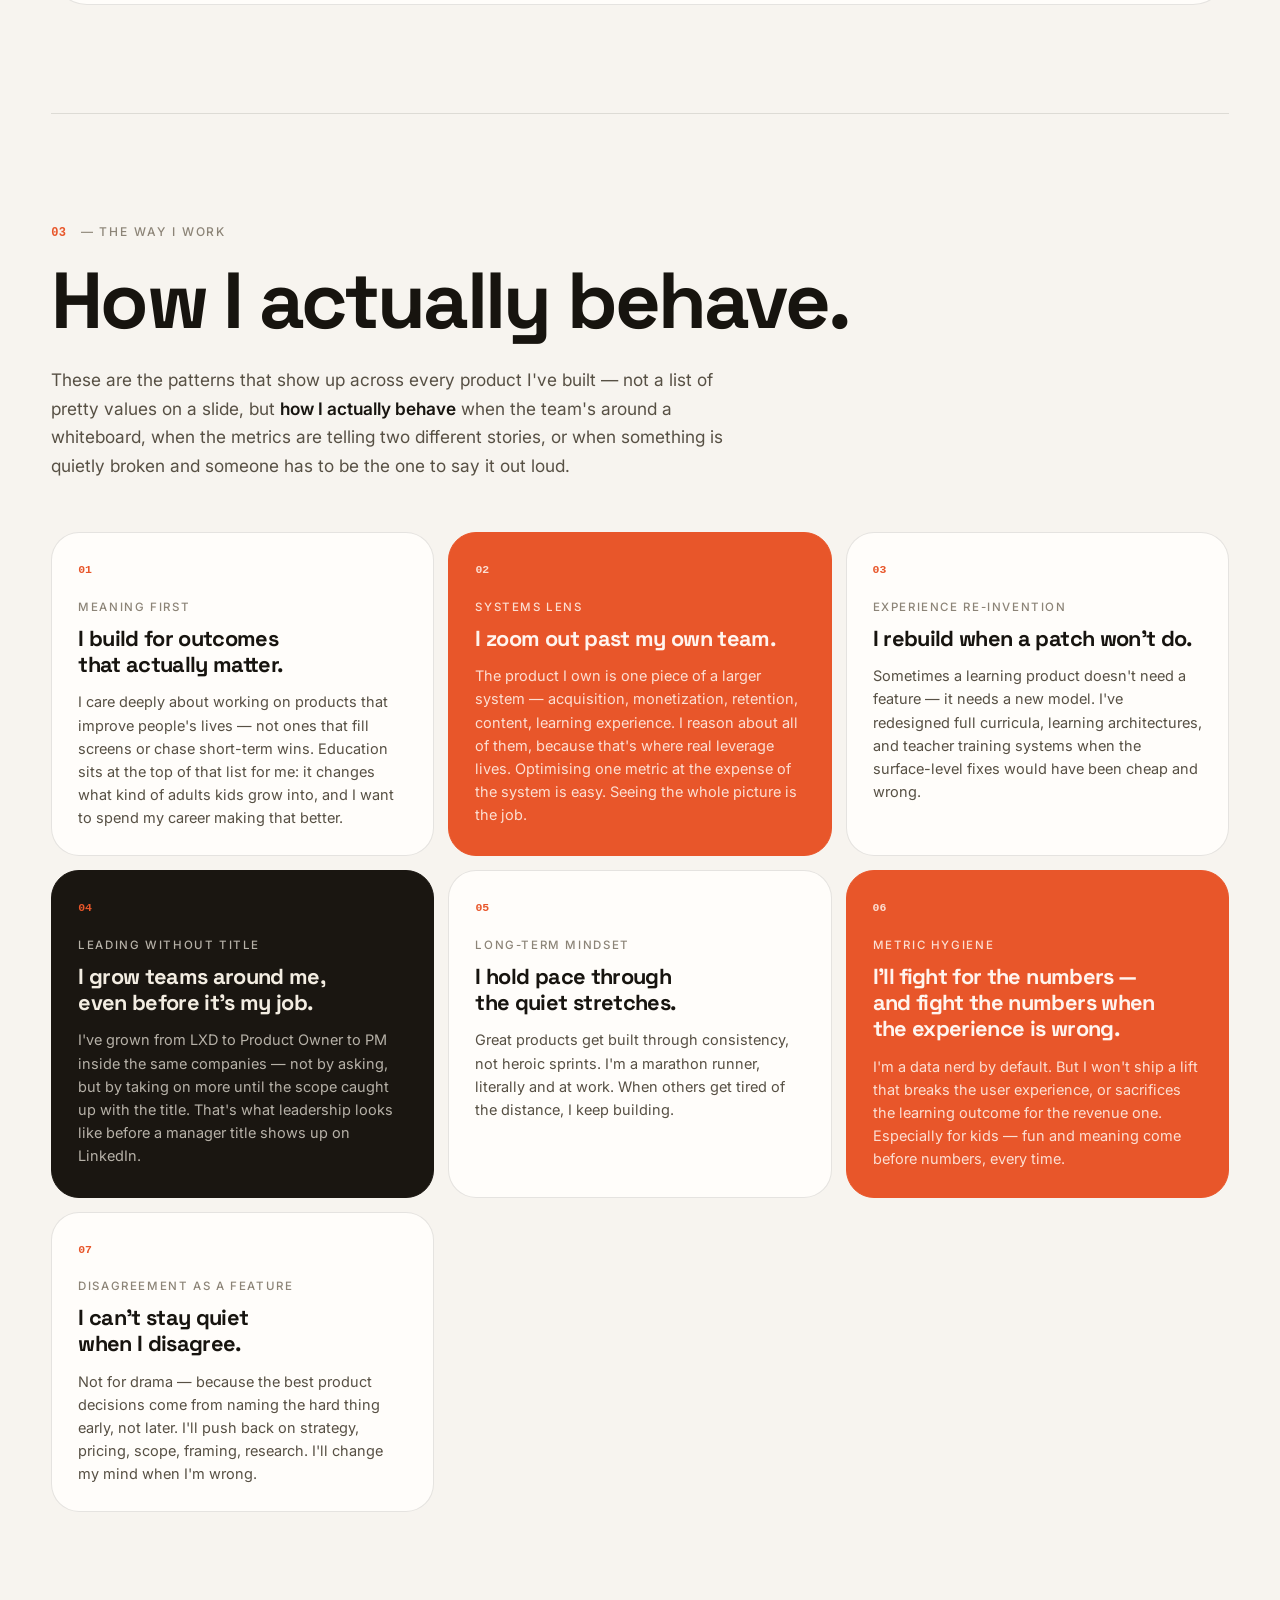
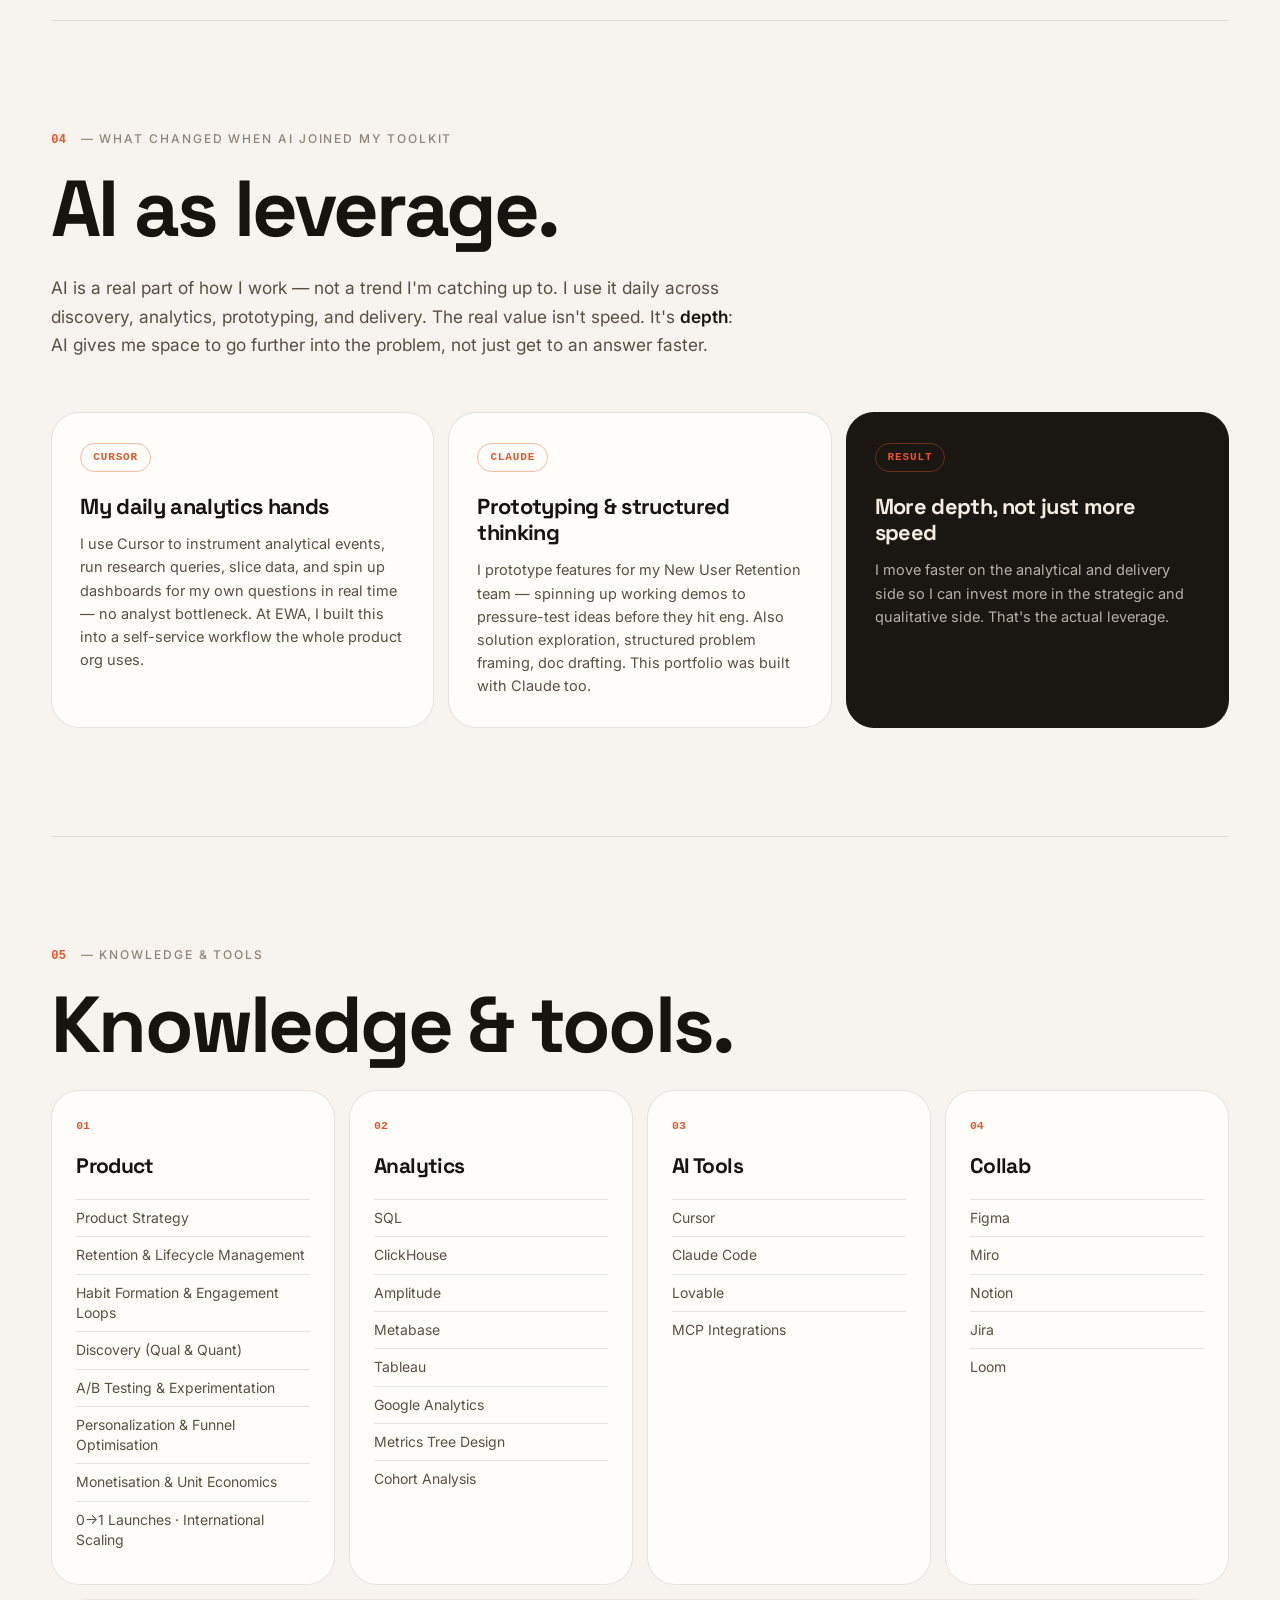
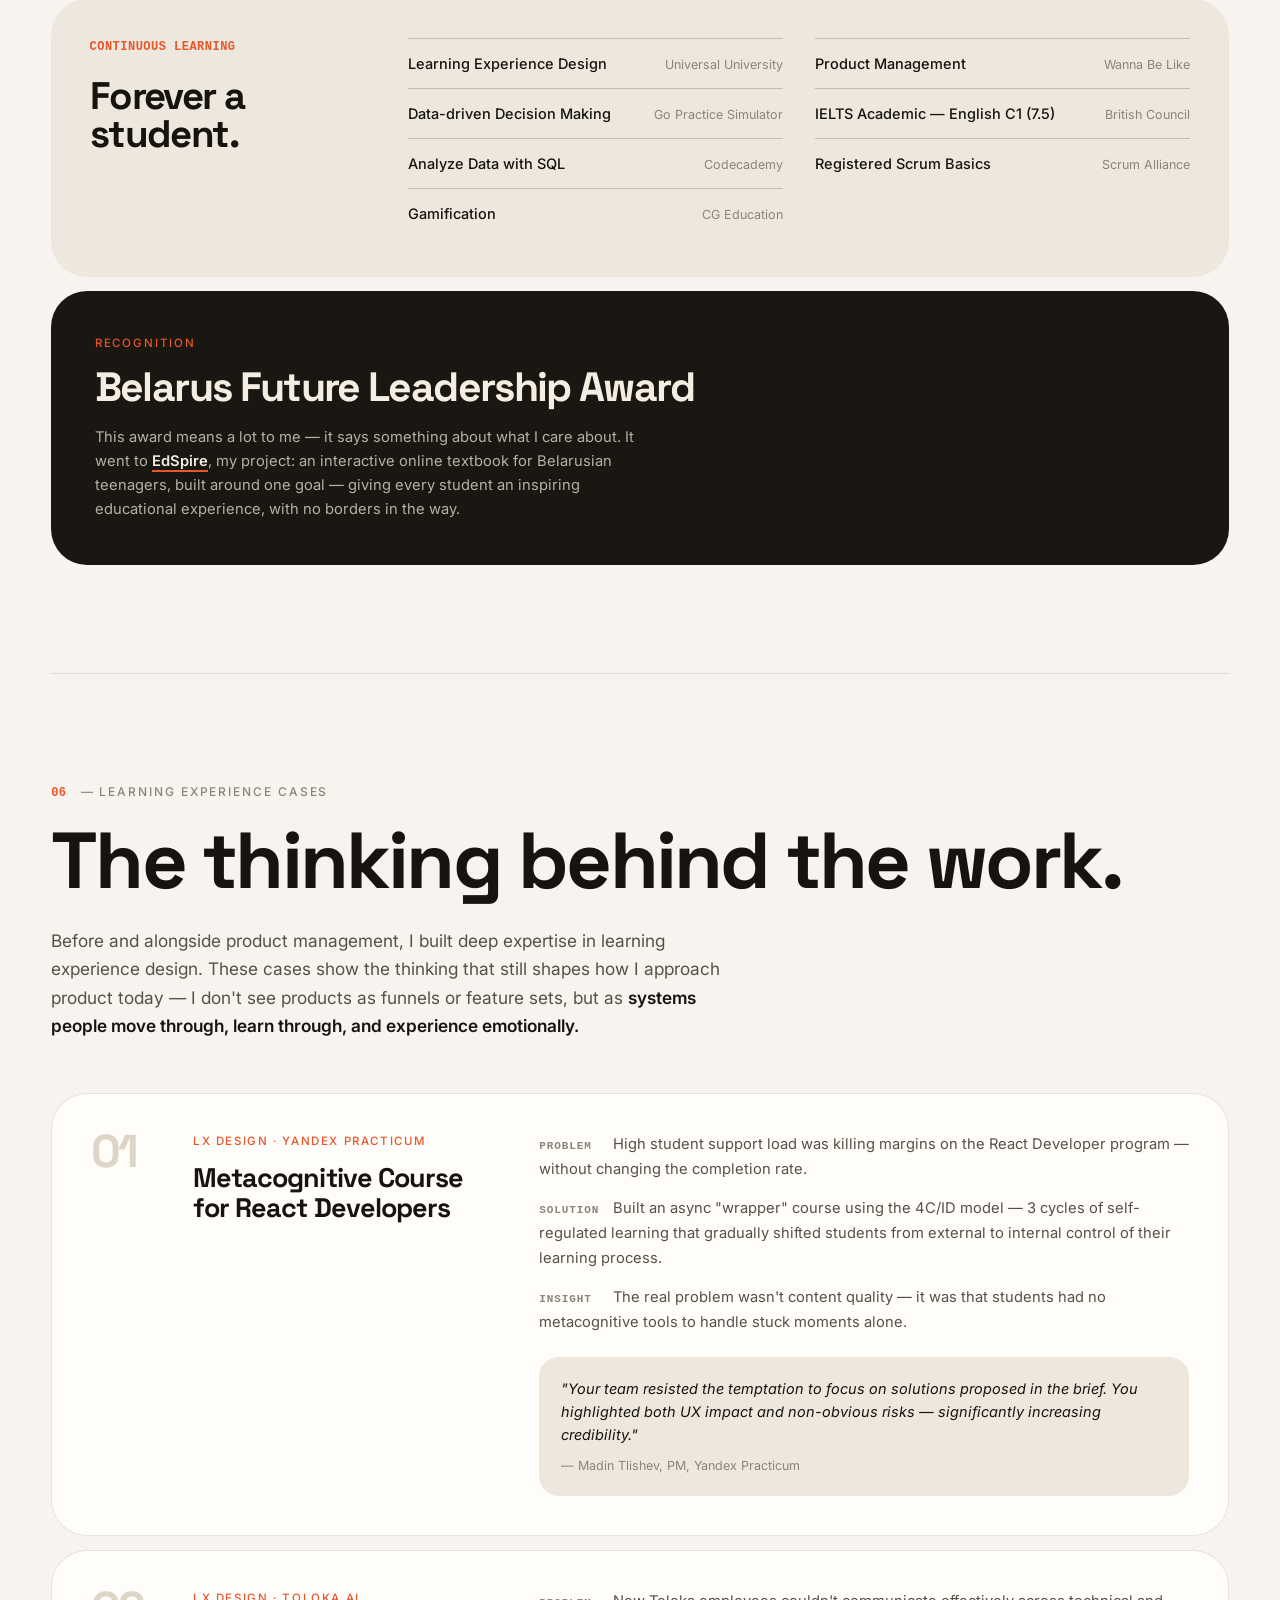
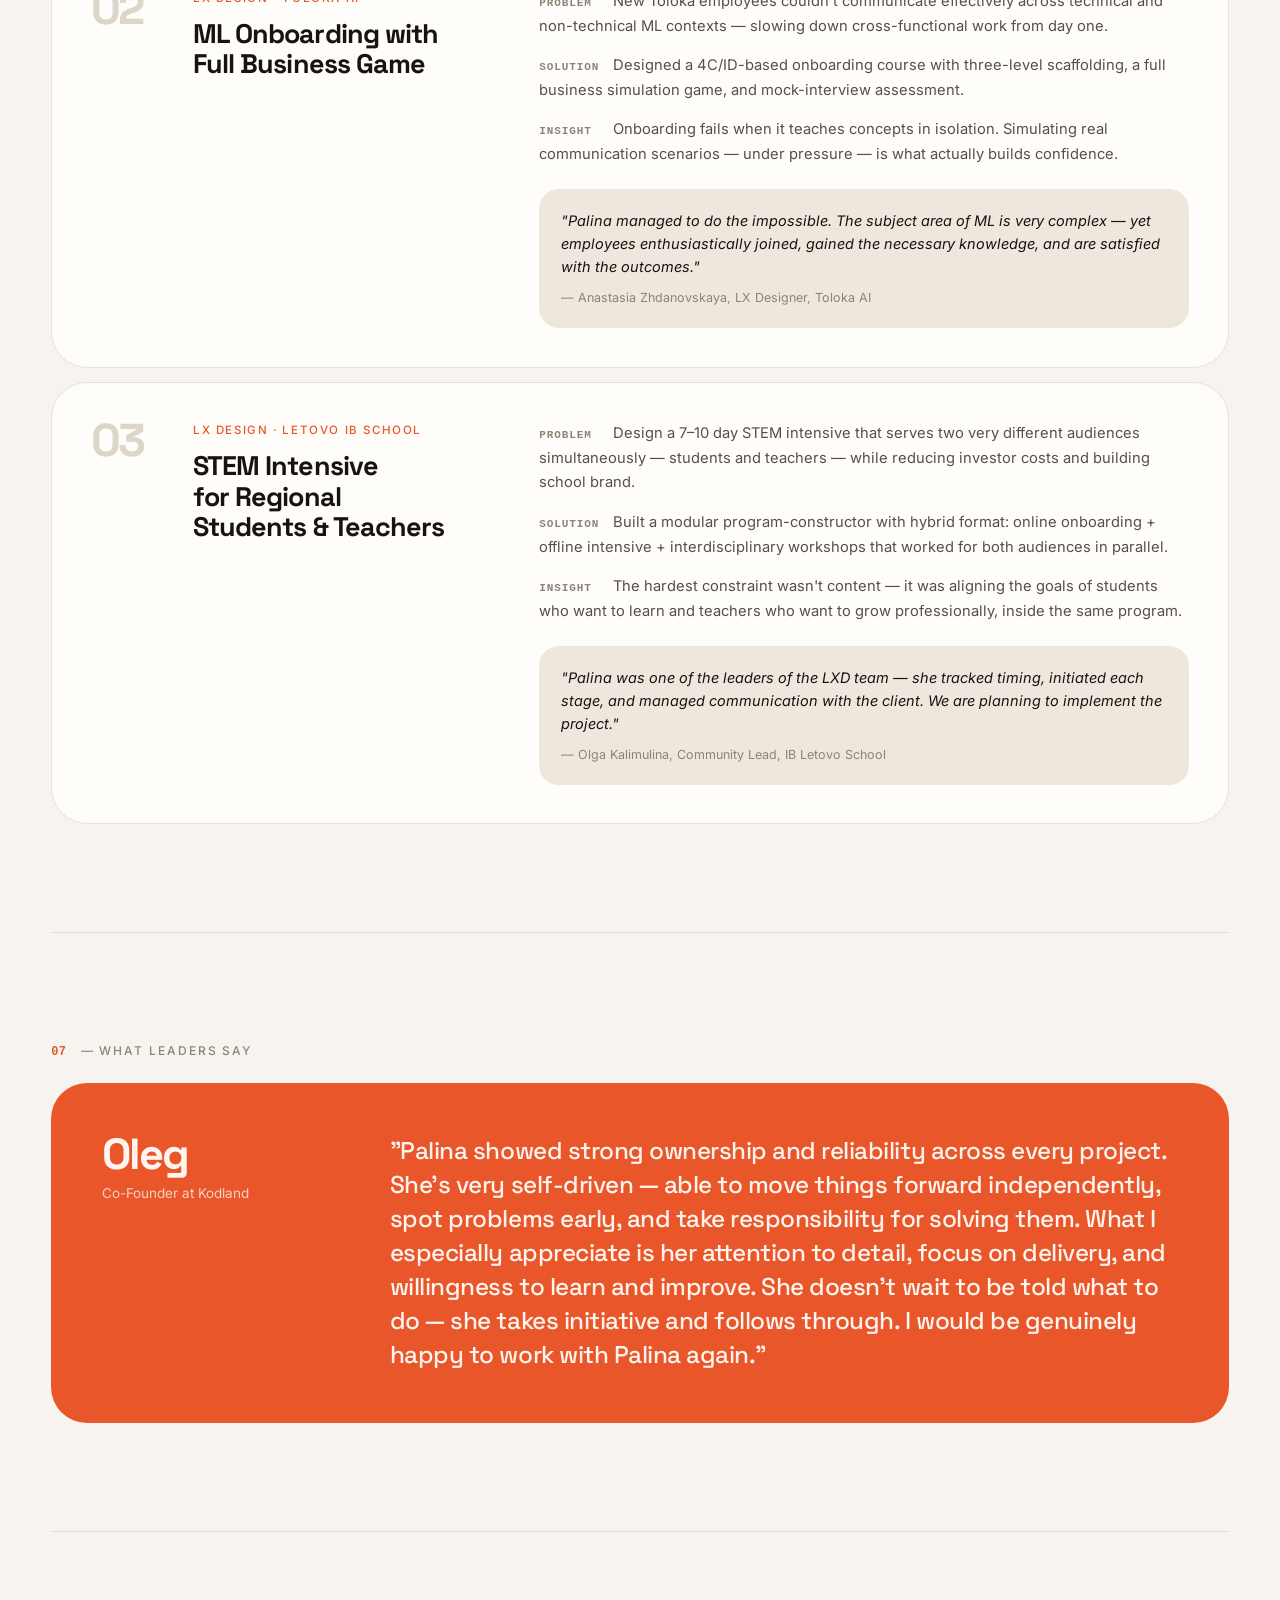
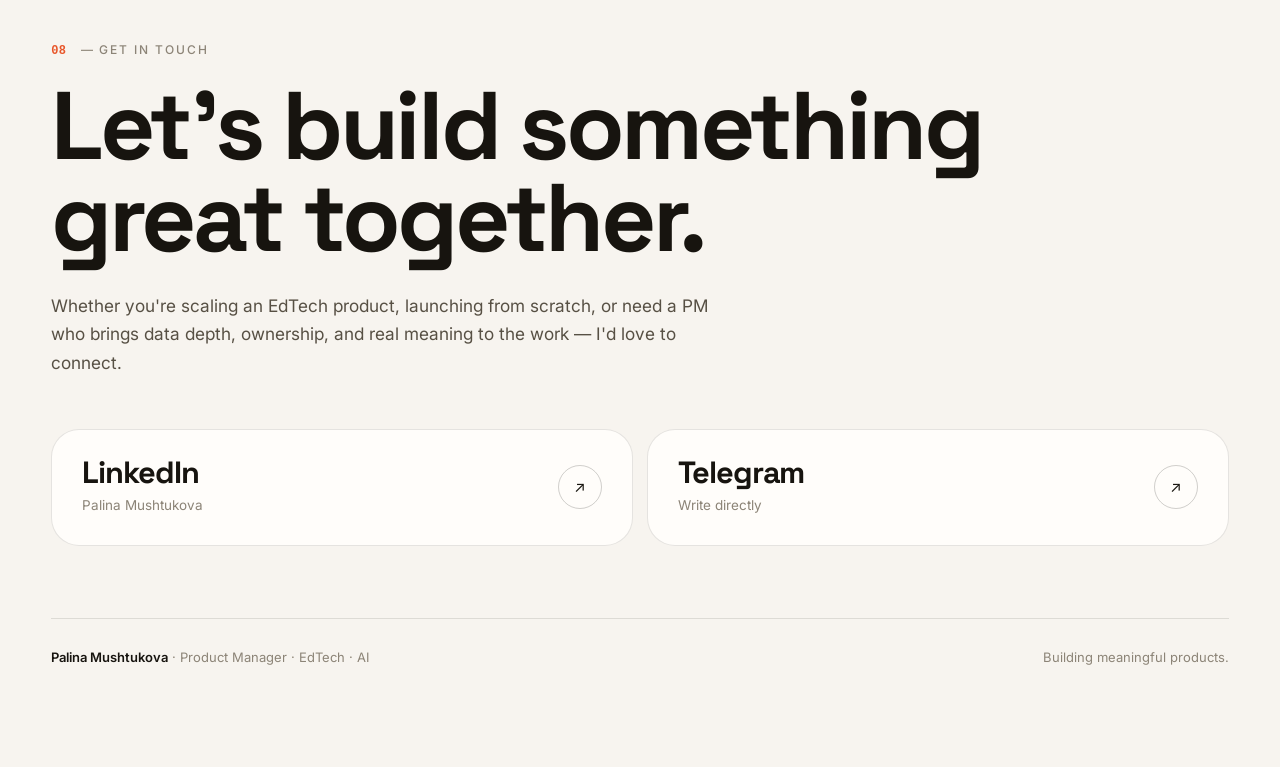
==== commit bd292f2f: "Rework the Kodland block - role framed as methodological depth plus product and user centricity,   r" ====
--- a/index.html
+++ b/index.html
@@ -1073,7 +1073,7 @@
 }
 
 
-</style></head><body><header class="topnav"><div class="topnav-inner"><a href="#top" class="brand">Palina Mushtukova<span class="dot">.</span></a><nav class=""><a href="#about">About</a><a href="#experience">Experience</a><a href="#operate">How I work</a><a href="#ai">AI</a><a href="#skills">Skills</a><a href="#cases">LX Cases</a></nav><a href="#contact" class="cta">Let&#x27;s talk <span class="glyph" aria-hidden="true">↗</span></a><button class="burger" aria-label="Open menu" aria-expanded="false"><svg viewBox="0 0 24 24" fill="none" stroke="currentColor" stroke-width="2" stroke-linecap="round"><path d="M4 8 L20 8"></path><path d="M4 16 L20 16"></path></svg></button></div></header><main class="page"><section class="hero section" id="top"><div class="hero-top"><div class="hero-eyebrow"><span class="pulse" aria-hidden="true"></span>Senior Product Manager · Retention &amp; Growth</div><div class="hero-note">EdTech, AI and the numbers underneath.<br/>Currently building new-user retention at EWA.<a class="cta" href="#contact">Let&#x27;s talk <span class="glyph" aria-hidden="true">↗</span></a></div></div><h1 class="hero-title"><span class="ghost">building</span><span class="ghost">meaningful</span><span class="solid">products<em>.</em></span></h1><div class="hero-band"><div class="portrait-card"><div class="portrait-frame" style="background-image:url(assets/portrait.jpg)" role="img" aria-label="Portrait of Palina Mushtukova"></div><div class="portrait-caption">Palina Mushtukova<small>Product Manager · EdTech · AI</small></div></div><div class="hero-copy"><div class="lead-in">Hi! I&#x27;m Palina, <span class="mark">and I build for education</span> — because it&#x27;s the most formative experience we go through.</div><p>I genuinely believe this world can be made better through education, so I choose to walk that path alongside thousands of students: as a founder, as a Learning Experience Designer, and now as a PM. I believe in student-centricity, always dig deep into the numbers, and come up with the most unconventional ideas along the way.</p><div class="hero-scroll"><svg class="arrow" viewBox="0 0 30 60" fill="none" stroke="var(--accent)" stroke-width="2.2" stroke-linecap="round"><path d="M15 4 Q 12 20, 15 40 T 15 54"></path><path d="M8 46 L 15 58 L 22 46"></path></svg><span>scroll, there&#x27;s a lot</span></div></div></div><div class="stats"><div class="stat"><div class="num">+78%</div><div class="lbl">netLTV YoY · retention-led · Kodland</div></div><div class="stat"><div class="num">+10%</div><div class="lbl">D21 retention · post-onboarding recommendations · EWA</div></div><div class="stat"><div class="num">+7.7%</div><div class="lbl">D14 retention · early experience · EWA</div></div><div class="stat"><div class="num">81%</div><div class="lbl">Course completion · SimpleChem</div></div></div></section><section class="section about-section" id="about"><div class="section-label"><b>01</b> — About me</div><h2 class="section-title">Where I come from.</h2><div class="about-copy"><p>My path into product wasn&#x27;t linear — and I think that&#x27;s a feature, not a bug. I started as a <strong>chemistry teacher</strong>, built my own EdTech startup from scratch, designed learning experiences at Yandex Practicum and Kodland, and gradually moved into full product ownership. Each step added a layer: domain depth, user empathy, learning science, business mechanics.</p><p>Today I work at the intersection of <span class="highlight">education, technology, and data</span>. I love the analytical side — pressure-testing assumptions, building metrics trees, figuring out why something works or doesn&#x27;t. But I never lose the thread back to the person using the product.</p><p>I&#x27;m most drawn to products where <strong>student outcomes and business results move together</strong> — because that&#x27;s where the best product decisions live.</p></div></section><section class="section" id="experience"><div class="section-label"><b>02</b> — Experience</div><h2 class="section-title">Where I&#x27;ve shipped.</h2><div class="xp-block"><div class="xp-meta"><div class="co"><a href="https://appewa.com/?language=en" target="_blank" rel="noopener noreferrer" class="co-link">EWA</a></div><div class="role">Senior Product Manager</div><div class="when">Jan 2026 — Present</div><div class="context">AI-powered language learning · mobile subscription (iOS/Android)</div></div><div class="xp-body"><p>At EWA, I lead the <strong>New User Retention</strong> and <strong>Monetization</strong> squads — a cross-functional team of 7 across product, engineering and analytics, on a $40M ARR app. I own the first experience users meet: how well it lands on their learning goal, whether they come back, and how that early habit turns into long-term value. Retention and revenue live in one system — my job is to hold the whole picture.</p><p>The work I care most about sits in the first weeks: reworking the <strong>early user experience</strong> and rebuilding the engagement loops that follow onboarding. That lifted <span class="highlight">D14 retention by 7.7%</span> and new-user retention by 5%, and moved D21 with them — so the first days form a real learning habit, not just a first payment.</p><p>A concrete example of that work: our <strong>time-to-value</strong> was simply too long. A new user never reached the point where the value of the product became legible to them — so they left the app, not because the learning was weak, but because they never got far enough to feel it. Reworking the <strong>recommendation system that follows onboarding</strong>, so the next step is chosen for the user instead of left to them, lifted <span class="highlight">D21 retention by 10%</span>.</p><p>The paradox of choice is badly underrated in learning products. Time-to-value comes first — almost everything else is downstream of whether the user ever got there.</p><p>Beyond the squad&#x27;s roadmap, I proposed an <strong>ML personalization system</strong> built on <strong>knowledge tracing</strong>: a per-user <strong>knowledge graph</strong> that models what someone actually knows rather than what they have completed, and personalizes the learning trajectory across every domain of the app rather than one course at a time. Now adopted and moving into implementation. Personalization as a compounding retention advantage, not a feature.</p><p>I&#x27;m also closely involved in reshaping how the company builds product, with <strong>AI orchestration</strong> in the loop rather than bolted on. Two results so far. <strong>Time-to-market</strong> for user stories dropped once most of the analytical work moved to AI agents — teams query cohorts and funnels through a self-service layer (ClickHouse via MCP, a Cursor workflow) instead of queuing for an analyst. And prototyping moved upstream: product now produces working prototypes and design mockups built from our own design-system components, instead of waiting on design for every idea.</p><p>Monetization sits in the same squad, and I treat it as downstream of the experience work rather than a lever of its own — the EWA Max onboarding upgrade (+9.3% ARPU) and the in-app upsell redesign (+22.5% upsell ARPU) were both built on that footing.</p><h4>Selected outcomes</h4><div class="xp-outcomes"><div class="outcome"><div class="v">+7.7%</div><div class="d">D14 retention · early experience rework</div></div><div class="outcome"><div class="v">+5%</div><div class="d">New-user retention · post-onboarding recommendations</div></div><div class="outcome"><div class="v">AI</div><div class="d">Self-service analytics and product-led prototyping · MCP, Cursor, agents</div></div><div class="outcome"><div class="v">+10%</div><div class="d">D21 retention · time-to-value cut</div></div></div></div></div><div class="xp-block"><div class="xp-meta"><div class="co"><a href="https://www.kodland.org/" target="_blank" rel="noopener noreferrer" class="co-link">Kodland</a></div><div class="role">Product Manager · Faculty Lead, Math</div><div class="when">Jul 2023 — Dec 2025</div><div class="context">Online coding school for kids · 500K+ students globally</div></div><div class="xp-body"><p>Led the <strong>Math product line</strong> at Kodland (7 products, grades 1–7) — owning strategy and <strong>P&amp;L</strong> for the unit, with <strong>two PMs and a dedicated content team</strong> (LXD, authors, designers) reporting into it. A role that demanded both business fluency and academic/methodological depth. I launched courses <strong>0→1</strong>, took the product into <strong>new markets</strong>, rebuilt the educational model around user JTBD, and designed a <strong>teacher training lab</strong>.</p><p>Rebuilding that model started with admitting retention wasn&#x27;t one problem. Parent and student interviews, session recordings and support tickets across grade bands surfaced <strong>three distinct jobs to be done</strong>: grades 1–3 needed emotional safety and small wins more than content depth; grades 4–5 responded to daily-quest mechanics inside a hybrid teaching model; grades 6–7 didn&#x27;t want maths at all — they wanted <strong>exam strategy</strong> for algorithm-based entrance exams. Each cohort got its own product: bite-size visual lessons and parent-facing progress reports for the youngest, daily quests in the middle, repetition and exam tactics for the oldest.</p><p>To keep that measurable I decomposed the target — net LTV is rebill rate × AOV — and tracked the learning-model work through <strong>early refund rate</strong> as a proxy for drop-off across lessons 1–4, then rebill rate through the retention &quot;equator&quot; and beyond.</p><p>The result: Math became the <strong>quickest-growing product</strong> in the portfolio — and it was largely a <strong>retention story</strong>. netLTV in MENA grew <span class="highlight">+78% YoY</span>, driven by reworking the learning model, reducing early churn (refund rate −2.5 pp) and improving renewals.</p><p>Retention isn&#x27;t one problem — it&#x27;s as many problems as you have distinct jobs to be done. Treating a seven-year-old and a thirteen-year-old as the same funnel is exactly where churn hides.</p><h4>Selected outcomes</h4><div class="xp-outcomes"><div class="outcome"><div class="v">+78%</div><div class="d">netLTV YoY · MENA · retention-led</div></div><div class="outcome"><div class="v">−2.5pp</div><div class="d">Early churn · refund rate reduced</div></div><div class="outcome"><div class="v">5</div><div class="d">Markets launched · LATAM, MENA, Asia, Europe, CIS</div></div><div class="outcome"><div class="v">№1</div><div class="d">Quickest-growing product in Kodland portfolio</div></div></div></div></div><div class="xp-block"><div class="xp-meta"><div class="co">Simple<br/>Chem</div><div class="role">Founder &amp; Product Manager</div><div class="when">Apr 2021 — Jul 2023</div><div class="context">Self-founded B2C subscription EdTech · chemistry exam prep</div></div><div class="xp-body"><p>SimpleChem is the project I&#x27;m most personally proud of. I started it from a belief that chemistry — one of the most feared school subjects — could become something teenagers actually enjoy, if someone built the right product around it.</p><p>I did everything solo: product vision, curriculum logic, UX, onboarding, monetisation, delivery operations, and tutor coordination. No team. No funding. No playbook. Just a clear idea of what the learner needed and the determination to build it right.</p><p>It was profitable from day one. It grew to 150+ active students per year across 6+ learning formats. And it taught me something no job could: what it actually feels like to <strong>own every decision and live with every outcome</strong>.</p><p>SimpleChem shaped how I think about product. It should be clear, honest, and built with genuine respect for the person using it.</p><h4>Selected outcomes</h4><div class="xp-outcomes"><div class="outcome"><div class="v">Day 1</div><div class="d">Profitable from first cohort</div></div><div class="outcome"><div class="v">81%</div><div class="d">Course completion rate · avg exam score 84/100</div></div><div class="outcome"><div class="v">150+</div><div class="d">Active students annually · 6 course products</div></div><div class="outcome"><div class="v">0→1</div><div class="d">Full product cycle owned end-to-end</div></div></div></div></div></section><section class="section" id="operate"><div class="section-label"><b>03</b> — The way I work</div><h2 class="section-title">How I actually behave.</h2><p class="section-lead">These are the patterns that show up across every product I&#x27;ve built — not a list of pretty values on a slide, but <strong>how I actually behave</strong> when the team&#x27;s around a whiteboard, when the metrics are telling two different stories, or when something is quietly broken and someone has to be the one to say it out loud.</p><div class="principles"><div class="principle"><div class="num">01</div><div class="tag">Meaning first</div><h3>I build for outcomes that actually matter.</h3><p>I care deeply about working on products that improve people&#x27;s lives — not ones that fill screens or chase short-term wins. Education sits at the top of that list for me: it changes what kind of adults kids grow into, and I want to spend my career making that better.</p></div><div class="principle is-accent"><div class="num">02</div><div class="tag">Systems lens</div><h3>I zoom out past my own team.</h3><p>The product I own is one piece of a larger system — acquisition, monetization, retention, content, learning experience. I reason about all of them, because that&#x27;s where real leverage lives. Optimising one metric at the expense of the system is easy. Seeing the whole picture is the job.</p></div><div class="principle"><div class="num">03</div><div class="tag">Experience re-invention</div><h3>I rebuild when a patch won&#x27;t do.</h3><p>Sometimes a learning product doesn&#x27;t need a feature — it needs a new model. I&#x27;ve redesigned full curricula, learning architectures, and teacher training systems when the surface-level fixes would have been cheap and wrong.</p></div><div class="principle is-slab"><div class="num">04</div><div class="tag">Leading without title</div><h3>I grow teams around me, even before it&#x27;s my job.</h3><p>I&#x27;ve grown from LXD to Product Owner to PM inside the same companies — not by asking, but by taking on more until the scope caught up with the title. That&#x27;s what leadership looks like before a manager title shows up on LinkedIn.</p></div><div class="principle"><div class="num">05</div><div class="tag">Long-term mindset</div><h3>I hold pace through the quiet stretches.</h3><p>Great products get built through consistency, not heroic sprints. I&#x27;m a marathon runner, literally and at work. When others get tired of the distance, I keep building.</p></div><div class="principle is-accent"><div class="num">06</div><div class="tag">Metric hygiene</div><h3>I&#x27;ll fight for the numbers — and fight the numbers when the experience is wrong.</h3><p>I&#x27;m a data nerd by default. But I won&#x27;t ship a lift that breaks the user experience, or sacrifices the learning outcome for the revenue one. Especially for kids — fun and meaning come before numbers, every time.</p></div><div class="principle"><div class="num">07</div><div class="tag">Disagreement as a feature</div><h3>I can&#x27;t stay quiet when I disagree.</h3><p>Not for drama — because the best product decisions come from naming the hard thing early, not later. I&#x27;ll push back on strategy, pricing, scope, framing, research. I&#x27;ll change my mind when I&#x27;m wrong.</p></div></div></section><section class="section" id="ai"><div class="section-label"><b>04</b> — What changed when AI joined my toolkit</div><h2 class="section-title">AI as leverage.</h2><p class="section-lead">AI is a real part of how I work — not a trend I&#x27;m catching up to. I use it daily across discovery, analytics, prototyping, and delivery. The real value isn&#x27;t speed. It&#x27;s <strong>depth</strong>: AI gives me space to go further into the problem, not just get to an answer faster.</p><div class="ai-grid"><div class="ai-card"><div class="kicker">Cursor</div><h4>My daily analytics hands</h4><p>I use Cursor to instrument analytical events, run research queries, slice data, and spin up dashboards for my own questions in real time — no analyst bottleneck. At EWA, I built this into a self-service workflow the whole product org uses.</p></div><div class="ai-card"><div class="kicker">Claude</div><h4>Prototyping &amp; structured thinking</h4><p>I prototype features for my New User Retention team — spinning up working demos to pressure-test ideas before they hit eng. Also solution exploration, structured problem framing, doc drafting. This portfolio was built with Claude too.</p></div><div class="ai-card is-slab"><div class="kicker">Result</div><h4>More depth, not just more speed</h4><p>I move faster on the analytical and delivery side so I can invest more in the strategic and qualitative side. That&#x27;s the actual leverage.</p></div></div></section><section class="section" id="skills"><div class="section-label"><b>05</b> — Knowledge &amp; Tools</div><h2 class="section-title">Knowledge &amp; tools.</h2><div class="skills-grid"><div class="skills-col"><div class="idx">01</div><div class="group">Product</div><ul><li>Product Strategy</li><li>Retention &amp; Lifecycle Management</li><li>Habit Formation &amp; Engagement Loops</li><li>Discovery (Qual &amp; Quant)</li><li>A/B Testing &amp; Experimentation</li><li>Personalization &amp; Funnel Optimisation</li><li>Monetisation &amp; Unit Economics</li><li>0→1 Launches · International Scaling</li></ul></div><div class="skills-col"><div class="idx">02</div><div class="group">Analytics</div><ul><li>SQL</li><li>ClickHouse</li><li>Amplitude</li><li>Metabase</li><li>Tableau</li><li>Google Analytics</li><li>Metrics Tree Design</li><li>Cohort Analysis</li></ul></div><div class="skills-col"><div class="idx">03</div><div class="group">AI Tools</div><ul><li>Cursor</li><li>Claude Code</li><li>Lovable</li><li>MCP Integrations</li></ul></div><div class="skills-col"><div class="idx">04</div><div class="group">Collab</div><ul><li>Figma</li><li>Miro</li><li>Notion</li><li>Jira</li><li>Loom</li></ul></div></div><div class="learning"><div><div class="section-label"><b>Continuous learning</b></div><h3>Forever a student.</h3></div><div class="courses"><div class="course"><div class="c-name">Learning Experience Design</div><div class="c-where">Universal University</div></div><div class="course"><div class="c-name">Product Management</div><div class="c-where">Wanna Be Like</div></div><div class="course"><div class="c-name">Data-driven Decision Making</div><div class="c-where">Go Practice Simulator</div></div><div class="course"><div class="c-name">IELTS Academic — English C1 (7.5)</div><div class="c-where">British Council</div></div><div class="course"><div class="c-name">Analyze Data with SQL</div><div class="c-where">Codecademy</div></div><div class="course"><div class="c-name">Registered Scrum Basics</div><div class="c-where">Scrum Alliance</div></div><div class="course"><div class="c-name">Gamification</div><div class="c-where">CG Education</div></div></div></div><div class="award"><div class="award-text"><div class="a-tag">Recognition</div><h3>Belarus Future Leadership Award</h3><p>This award means a lot to me — it says something about what I care about. It went to <strong><a class="award-link" href="https://edspire.by/" target="_blank" rel="noopener noreferrer">EdSpire</a></strong>, my project: an interactive online textbook for Belarusian teenagers, built around one goal — giving every student an inspiring educational experience, with no borders in the way.</p></div></div></section><section class="section" id="cases"><div class="section-label"><b>06</b> — Learning Experience Cases</div><h2 class="section-title">The thinking behind the work.</h2><p class="section-lead">Before and alongside product management, I built deep expertise in learning experience design. These cases show the thinking that still shapes how I approach product today — I don&#x27;t see products as funnels or feature sets, but as <strong>systems people move through, learn through, and experience emotionally.</strong></p><div class="case-list"><div class="case"><div class="c-num">01</div><div class="c-title"><div class="c-head">LX Design · Yandex Practicum</div><h3>Metacognitive Course for React Developers</h3></div><div class="c-body"><p><span class="lbl">Problem </span>High student support load was killing margins on the React Developer program — without changing the completion rate.</p><p><span class="lbl">Solution </span>Built an async &quot;wrapper&quot; course using the 4C/ID model — 3 cycles of self-regulated learning that gradually shifted students from external to internal control of their learning process.</p><p><span class="lbl">Insight </span>The real problem wasn&#x27;t content quality — it was that students had no metacognitive tools to handle stuck moments alone.</p><blockquote>&quot;Your team resisted the temptation to focus on solutions proposed in the brief. You highlighted both UX impact and non-obvious risks — significantly increasing credibility.&quot;<cite>— Madin Tlishev, PM, Yandex Practicum</cite></blockquote></div></div><div class="case"><div class="c-num">02</div><div class="c-title"><div class="c-head">LX Design · Toloka AI</div><h3>ML Onboarding with Full Business Game</h3></div><div class="c-body"><p><span class="lbl">Problem </span>New Toloka employees couldn&#x27;t communicate effectively across technical and non-technical ML contexts — slowing down cross-functional work from day one.</p><p><span class="lbl">Solution </span>Designed a 4C/ID-based onboarding course with three-level scaffolding, a full business simulation game, and mock-interview assessment.</p><p><span class="lbl">Insight </span>Onboarding fails when it teaches concepts in isolation. Simulating real communication scenarios — under pressure — is what actually builds confidence.</p><blockquote>&quot;Palina managed to do the impossible. The subject area of ML is very complex — yet employees enthusiastically joined, gained the necessary knowledge, and are satisfied with the outcomes.&quot;<cite>— Anastasia Zhdanovskaya, LX Designer, Toloka AI</cite></blockquote></div></div><div class="case"><div class="c-num">03</div><div class="c-title"><div class="c-head">LX Design · Letovo IB School</div><h3>STEM Intensive for Regional Students &amp; Teachers</h3></div><div class="c-body"><p><span class="lbl">Problem </span>Design a 7–10 day STEM intensive that serves two very different audiences simultaneously — students and teachers — while reducing investor costs and building school brand.</p><p><span class="lbl">Solution </span>Built a modular program-constructor with hybrid format: online onboarding + offline intensive + interdisciplinary workshops that worked for both audiences in parallel.</p><p><span class="lbl">Insight </span>The hardest constraint wasn&#x27;t content — it was aligning the goals of students who want to learn and teachers who want to grow professionally, inside the same program.</p><blockquote>&quot;Palina was one of the leaders of the LXD team — she tracked timing, initiated each stage, and managed communication with the client. We are planning to implement the project.&quot;<cite>— Olga Kalimulina, Community Lead, IB Letovo School</cite></blockquote></div></div></div></section><section class="section" id="testimonial"><div class="section-label"><b>07</b> — What leaders say</div><div class="testi"><div class="who"><div class="name">Oleg</div><div class="role">Co-Founder at Kodland</div></div><div><q>&quot;Palina showed strong ownership and reliability across every project. She&#x27;s very self-driven — able to move things forward independently, spot problems early, and take responsibility for solving them. What I especially appreciate is her attention to detail, focus on delivery, and willingness to learn and improve. She doesn&#x27;t wait to be told what to do — she takes initiative and follows through. I would be genuinely happy to work with Palina again.&quot;</q></div></div></section><section class="section" id="contact"><div class="section-label"><b>08</b> — Get in touch</div><h2 class="section-title contact-title">Let&#x27;s build something great together.</h2><p class="section-lead">Whether you&#x27;re scaling an EdTech product, launching from scratch, or need a PM who brings data depth, ownership, and real meaning to the work — I&#x27;d love to connect.</p><div class="contact-links"><a class="link-card" href="https://www.linkedin.com/in/palina-mushtukova/" target="_blank" rel="noopener"><div><div class="l-name">LinkedIn</div><div class="l-handle">Palina Mushtukova</div></div><div class="l-arrow">↗</div></a><a class="link-card" href="https://t.me/palina_mushtukova" target="_blank" rel="noopener"><div><div class="l-name">Telegram</div><div class="l-handle">Write directly</div></div><div class="l-arrow">↗</div></a></div><div class="footer"><div><b>Palina Mushtukova</b> · Product Manager · EdTech · AI</div><div>Building meaningful products.</div></div></section></main><script>
+</style></head><body><header class="topnav"><div class="topnav-inner"><a href="#top" class="brand">Palina Mushtukova<span class="dot">.</span></a><nav class=""><a href="#about">About</a><a href="#experience">Experience</a><a href="#operate">How I work</a><a href="#ai">AI</a><a href="#skills">Skills</a><a href="#cases">LX Cases</a></nav><a href="#contact" class="cta">Let&#x27;s talk <span class="glyph" aria-hidden="true">↗</span></a><button class="burger" aria-label="Open menu" aria-expanded="false"><svg viewBox="0 0 24 24" fill="none" stroke="currentColor" stroke-width="2" stroke-linecap="round"><path d="M4 8 L20 8"></path><path d="M4 16 L20 16"></path></svg></button></div></header><main class="page"><section class="hero section" id="top"><div class="hero-top"><div class="hero-eyebrow"><span class="pulse" aria-hidden="true"></span>Senior Product Manager · Retention &amp; Growth</div><div class="hero-note">EdTech, AI and the numbers underneath.<br/>Currently building new-user retention at EWA.<a class="cta" href="#contact">Let&#x27;s talk <span class="glyph" aria-hidden="true">↗</span></a></div></div><h1 class="hero-title"><span class="ghost">building</span><span class="ghost">meaningful</span><span class="solid">products<em>.</em></span></h1><div class="hero-band"><div class="portrait-card"><div class="portrait-frame" style="background-image:url(assets/portrait.jpg)" role="img" aria-label="Portrait of Palina Mushtukova"></div><div class="portrait-caption">Palina Mushtukova<small>Product Manager · EdTech · AI</small></div></div><div class="hero-copy"><div class="lead-in">Hi! I&#x27;m Palina, <span class="mark">and I build for education</span> — because it&#x27;s the most formative experience we go through.</div><p>I genuinely believe this world can be made better through education, so I choose to walk that path alongside thousands of students: as a founder, as a Learning Experience Designer, and now as a PM. I believe in student-centricity, always dig deep into the numbers, and come up with the most unconventional ideas along the way.</p><div class="hero-scroll"><svg class="arrow" viewBox="0 0 30 60" fill="none" stroke="var(--accent)" stroke-width="2.2" stroke-linecap="round"><path d="M15 4 Q 12 20, 15 40 T 15 54"></path><path d="M8 46 L 15 58 L 22 46"></path></svg><span>scroll, there&#x27;s a lot</span></div></div></div><div class="stats"><div class="stat"><div class="num">+78%</div><div class="lbl">netLTV YoY · retention-led · Kodland</div></div><div class="stat"><div class="num">+10%</div><div class="lbl">D21 retention · post-onboarding recommendations · EWA</div></div><div class="stat"><div class="num">+7.7%</div><div class="lbl">D14 retention · early experience · EWA</div></div><div class="stat"><div class="num">81%</div><div class="lbl">Course completion · SimpleChem</div></div></div></section><section class="section about-section" id="about"><div class="section-label"><b>01</b> — About me</div><h2 class="section-title">Where I come from.</h2><div class="about-copy"><p>My path into product wasn&#x27;t linear — and I think that&#x27;s a feature, not a bug. I started as a <strong>chemistry teacher</strong>, built my own EdTech startup from scratch, designed learning experiences at Yandex Practicum and Kodland, and gradually moved into full product ownership. Each step added a layer: domain depth, user empathy, learning science, business mechanics.</p><p>Today I work at the intersection of <span class="highlight">education, technology, and data</span>. I love the analytical side — pressure-testing assumptions, building metrics trees, figuring out why something works or doesn&#x27;t. But I never lose the thread back to the person using the product.</p><p>I&#x27;m most drawn to products where <strong>student outcomes and business results move together</strong> — because that&#x27;s where the best product decisions live.</p></div></section><section class="section" id="experience"><div class="section-label"><b>02</b> — Experience</div><h2 class="section-title">Where I&#x27;ve shipped.</h2><div class="xp-block"><div class="xp-meta"><div class="co"><a href="https://appewa.com/?language=en" target="_blank" rel="noopener noreferrer" class="co-link">EWA</a></div><div class="role">Senior Product Manager</div><div class="when">Jan 2026 — Present</div><div class="context">AI-powered language learning · mobile subscription (iOS/Android)</div></div><div class="xp-body"><p>At EWA, I lead the <strong>New User Retention</strong> and <strong>Monetization</strong> squads — a cross-functional team of 7 across product, engineering and analytics, on a $40M ARR app. I own the first experience users meet: how well it lands on their learning goal, whether they come back, and how that early habit turns into long-term value. Retention and revenue live in one system — my job is to hold the whole picture.</p><p>The work I care most about sits in the first weeks: reworking the <strong>early user experience</strong> and rebuilding the engagement loops that follow onboarding. That lifted <span class="highlight">D14 retention by 7.7%</span> and new-user retention by 5%, and moved D21 with them — so the first days form a real learning habit, not just a first payment.</p><p>A concrete example of that work: our <strong>time-to-value</strong> was simply too long. A new user never reached the point where the value of the product became legible to them — so they left the app, not because the learning was weak, but because they never got far enough to feel it. Reworking the <strong>recommendation system that follows onboarding</strong>, so the next step is chosen for the user instead of left to them, lifted <span class="highlight">D21 retention by 10%</span>.</p><p>The paradox of choice is badly underrated in learning products. Time-to-value comes first — almost everything else is downstream of whether the user ever got there.</p><p>Beyond the squad&#x27;s roadmap, I proposed an <strong>ML personalization system</strong> built on <strong>knowledge tracing</strong>: a per-user <strong>knowledge graph</strong> that models what someone actually knows rather than what they have completed, and personalizes the learning trajectory across every domain of the app rather than one course at a time. Now adopted and moving into implementation. Personalization as a compounding retention advantage, not a feature.</p><p>I&#x27;m also closely involved in reshaping how the company builds product, with <strong>AI orchestration</strong> in the loop rather than bolted on. Two results so far. <strong>Time-to-market</strong> for user stories dropped once most of the analytical work moved to AI agents — teams query cohorts and funnels through a self-service layer (ClickHouse via MCP, a Cursor workflow) instead of queuing for an analyst. And prototyping moved upstream: product now produces working prototypes and design mockups built from our own design-system components, instead of waiting on design for every idea.</p><p>Monetization sits in the same squad, and I treat it as downstream of the experience work rather than a lever of its own — the EWA Max onboarding upgrade (+9.3% ARPU) and the in-app upsell redesign (+22.5% upsell ARPU) were both built on that footing.</p><h4>Selected outcomes</h4><div class="xp-outcomes"><div class="outcome"><div class="v">+7.7%</div><div class="d">D14 retention · early experience rework</div></div><div class="outcome"><div class="v">+5%</div><div class="d">New-user retention · post-onboarding recommendations</div></div><div class="outcome"><div class="v">AI</div><div class="d">Self-service analytics and product-led prototyping · MCP, Cursor, agents</div></div><div class="outcome"><div class="v">+10%</div><div class="d">D21 retention · time-to-value cut</div></div></div></div></div><div class="xp-block"><div class="xp-meta"><div class="co"><a href="https://www.kodland.org/" target="_blank" rel="noopener noreferrer" class="co-link">Kodland</a></div><div class="role">Product Manager · Faculty Lead, Math</div><div class="when">Jul 2023 — Dec 2025</div><div class="context">Online coding school for kids · 500K+ students globally</div></div><div class="xp-body"><p>Led the <strong>Math product line</strong> at Kodland (7 products, grades 1–7) — owning strategy and <strong>P&amp;L</strong> for the unit, with <strong>two PMs and a dedicated content team</strong> (LXD, authors, designers) reporting into it. A role that needed methodological depth and real product and user centricity in equal measure — neither one substitutes for the other in a learning product. I launched courses <strong>0→1</strong>, took the product into <strong>new markets</strong>, rebuilt the educational model around user JTBD, and designed a <strong>teacher training lab</strong>.</p><p>Rebuilding that model started with admitting retention wasn&#x27;t one problem. Parent and student interviews, session recordings and support tickets across grade bands surfaced <strong>three distinct jobs to be done</strong>. Grades 1–3 came for general development, and stayed only where there was emotional safety and a steady run of small wins. Grades 4–5 came for support with school, and needed help holding on to the motivation to keep going. Grades 6–7 came for <strong>exam strategy</strong> — and for the stress around it: pacing, planning, knowing how to sit the thing.</p><p>Each cohort then got a product built for its own job. The youngest: bite-size visual lessons and a session structure shaped by developmental psychology and by how children that age actually work, plus parent-facing progress reports. The middle grades: close alignment with the school curriculum, daily quests, and a <strong>hybrid teaching model</strong>. The oldest: repetition and exam tactics.</p><p>Keeping that measurable meant holding two ends at once: <strong>early churn</strong>, where refund rate was the readable signal for drop-off across the first lessons, and <strong>rebill rate</strong> further out, where the retention strategies either held or didn&#x27;t.</p><p>The result was largely a <strong>retention story</strong>: netLTV in MENA grew <span class="highlight">+78% YoY</span>, driven by reworking the learning model, reducing early churn (refund rate −2.5 pp) and improving renewals.</p><p>Retention isn&#x27;t one problem — it&#x27;s as many problems as you have distinct jobs to be done. Treating a seven-year-old and a thirteen-year-old as the same funnel is exactly where churn hides.</p><h4>Selected outcomes</h4><div class="xp-outcomes"><div class="outcome"><div class="v">+78%</div><div class="d">netLTV YoY · MENA · retention-led</div></div><div class="outcome"><div class="v">−2.5pp</div><div class="d">Early churn · refund rate reduced</div></div><div class="outcome"><div class="v">5</div><div class="d">Markets launched · LATAM, MENA, Asia, Europe, CIS</div></div><div class="outcome"><div class="v">№1</div><div class="d">Quickest-growing product in Kodland portfolio</div></div></div></div></div><div class="xp-block"><div class="xp-meta"><div class="co">Simple<br/>Chem</div><div class="role">Founder &amp; Product Manager</div><div class="when">Apr 2021 — Jul 2023</div><div class="context">Self-founded B2C subscription EdTech · chemistry exam prep</div></div><div class="xp-body"><p>SimpleChem is the project I&#x27;m most personally proud of. I started it from a belief that chemistry — one of the most feared school subjects — could become something teenagers actually enjoy, if someone built the right product around it.</p><p>I did everything solo: product vision, curriculum logic, UX, onboarding, monetisation, delivery operations, and tutor coordination. No team. No funding. No playbook. Just a clear idea of what the learner needed and the determination to build it right.</p><p>It was profitable from day one. It grew to 150+ active students per year across 6+ learning formats. And it taught me something no job could: what it actually feels like to <strong>own every decision and live with every outcome</strong>.</p><p>SimpleChem shaped how I think about product. It should be clear, honest, and built with genuine respect for the person using it.</p><h4>Selected outcomes</h4><div class="xp-outcomes"><div class="outcome"><div class="v">Day 1</div><div class="d">Profitable from first cohort</div></div><div class="outcome"><div class="v">81%</div><div class="d">Course completion rate · avg exam score 84/100</div></div><div class="outcome"><div class="v">150+</div><div class="d">Active students annually · 6 course products</div></div><div class="outcome"><div class="v">0→1</div><div class="d">Full product cycle owned end-to-end</div></div></div></div></div></section><section class="section" id="operate"><div class="section-label"><b>03</b> — The way I work</div><h2 class="section-title">How I actually behave.</h2><p class="section-lead">These are the patterns that show up across every product I&#x27;ve built — not a list of pretty values on a slide, but <strong>how I actually behave</strong> when the team&#x27;s around a whiteboard, when the metrics are telling two different stories, or when something is quietly broken and someone has to be the one to say it out loud.</p><div class="principles"><div class="principle"><div class="num">01</div><div class="tag">Meaning first</div><h3>I build for outcomes that actually matter.</h3><p>I care deeply about working on products that improve people&#x27;s lives — not ones that fill screens or chase short-term wins. Education sits at the top of that list for me: it changes what kind of adults kids grow into, and I want to spend my career making that better.</p></div><div class="principle is-accent"><div class="num">02</div><div class="tag">Systems lens</div><h3>I zoom out past my own team.</h3><p>The product I own is one piece of a larger system — acquisition, monetization, retention, content, learning experience. I reason about all of them, because that&#x27;s where real leverage lives. Optimising one metric at the expense of the system is easy. Seeing the whole picture is the job.</p></div><div class="principle"><div class="num">03</div><div class="tag">Experience re-invention</div><h3>I rebuild when a patch won&#x27;t do.</h3><p>Sometimes a learning product doesn&#x27;t need a feature — it needs a new model. I&#x27;ve redesigned full curricula, learning architectures, and teacher training systems when the surface-level fixes would have been cheap and wrong.</p></div><div class="principle is-slab"><div class="num">04</div><div class="tag">Leading without title</div><h3>I grow teams around me, even before it&#x27;s my job.</h3><p>I&#x27;ve grown from LXD to Product Owner to PM inside the same companies — not by asking, but by taking on more until the scope caught up with the title. That&#x27;s what leadership looks like before a manager title shows up on LinkedIn.</p></div><div class="principle"><div class="num">05</div><div class="tag">Long-term mindset</div><h3>I hold pace through the quiet stretches.</h3><p>Great products get built through consistency, not heroic sprints. I&#x27;m a marathon runner, literally and at work. When others get tired of the distance, I keep building.</p></div><div class="principle is-accent"><div class="num">06</div><div class="tag">Metric hygiene</div><h3>I&#x27;ll fight for the numbers — and fight the numbers when the experience is wrong.</h3><p>I&#x27;m a data nerd by default. But I won&#x27;t ship a lift that breaks the user experience, or sacrifices the learning outcome for the revenue one. Especially for kids — fun and meaning come before numbers, every time.</p></div><div class="principle"><div class="num">07</div><div class="tag">Disagreement as a feature</div><h3>I can&#x27;t stay quiet when I disagree.</h3><p>Not for drama — because the best product decisions come from naming the hard thing early, not later. I&#x27;ll push back on strategy, pricing, scope, framing, research. I&#x27;ll change my mind when I&#x27;m wrong.</p></div></div></section><section class="section" id="ai"><div class="section-label"><b>04</b> — What changed when AI joined my toolkit</div><h2 class="section-title">AI as leverage.</h2><p class="section-lead">AI is a real part of how I work — not a trend I&#x27;m catching up to. I use it daily across discovery, analytics, prototyping, and delivery. The real value isn&#x27;t speed. It&#x27;s <strong>depth</strong>: AI gives me space to go further into the problem, not just get to an answer faster.</p><div class="ai-grid"><div class="ai-card"><div class="kicker">Cursor</div><h4>My daily analytics hands</h4><p>I use Cursor to instrument analytical events, run research queries, slice data, and spin up dashboards for my own questions in real time — no analyst bottleneck. At EWA, I built this into a self-service workflow the whole product org uses.</p></div><div class="ai-card"><div class="kicker">Claude</div><h4>Prototyping &amp; structured thinking</h4><p>I prototype features for my New User Retention team — spinning up working demos to pressure-test ideas before they hit eng. Also solution exploration, structured problem framing, doc drafting. This portfolio was built with Claude too.</p></div><div class="ai-card is-slab"><div class="kicker">Result</div><h4>More depth, not just more speed</h4><p>I move faster on the analytical and delivery side so I can invest more in the strategic and qualitative side. That&#x27;s the actual leverage.</p></div></div></section><section class="section" id="skills"><div class="section-label"><b>05</b> — Knowledge &amp; Tools</div><h2 class="section-title">Knowledge &amp; tools.</h2><div class="skills-grid"><div class="skills-col"><div class="idx">01</div><div class="group">Product</div><ul><li>Product Strategy</li><li>Retention &amp; Lifecycle Management</li><li>Habit Formation &amp; Engagement Loops</li><li>Discovery (Qual &amp; Quant)</li><li>A/B Testing &amp; Experimentation</li><li>Personalization &amp; Funnel Optimisation</li><li>Monetisation &amp; Unit Economics</li><li>0→1 Launches · International Scaling</li></ul></div><div class="skills-col"><div class="idx">02</div><div class="group">Analytics</div><ul><li>SQL</li><li>ClickHouse</li><li>Amplitude</li><li>Metabase</li><li>Tableau</li><li>Google Analytics</li><li>Metrics Tree Design</li><li>Cohort Analysis</li></ul></div><div class="skills-col"><div class="idx">03</div><div class="group">AI Tools</div><ul><li>Cursor</li><li>Claude Code</li><li>Lovable</li><li>MCP Integrations</li></ul></div><div class="skills-col"><div class="idx">04</div><div class="group">Collab</div><ul><li>Figma</li><li>Miro</li><li>Notion</li><li>Jira</li><li>Loom</li></ul></div></div><div class="learning"><div><div class="section-label"><b>Continuous learning</b></div><h3>Forever a student.</h3></div><div class="courses"><div class="course"><div class="c-name">Learning Experience Design</div><div class="c-where">Universal University</div></div><div class="course"><div class="c-name">Product Management</div><div class="c-where">Wanna Be Like</div></div><div class="course"><div class="c-name">Data-driven Decision Making</div><div class="c-where">Go Practice Simulator</div></div><div class="course"><div class="c-name">IELTS Academic — English C1 (7.5)</div><div class="c-where">British Council</div></div><div class="course"><div class="c-name">Analyze Data with SQL</div><div class="c-where">Codecademy</div></div><div class="course"><div class="c-name">Registered Scrum Basics</div><div class="c-where">Scrum Alliance</div></div><div class="course"><div class="c-name">Gamification</div><div class="c-where">CG Education</div></div></div></div><div class="award"><div class="award-text"><div class="a-tag">Recognition</div><h3>Belarus Future Leadership Award</h3><p>This award means a lot to me — it says something about what I care about. It went to <strong><a class="award-link" href="https://edspire.by/" target="_blank" rel="noopener noreferrer">EdSpire</a></strong>, my project: an interactive online textbook for Belarusian teenagers, built around one goal — giving every student an inspiring educational experience, with no borders in the way.</p></div></div></section><section class="section" id="cases"><div class="section-label"><b>06</b> — Learning Experience Cases</div><h2 class="section-title">The thinking behind the work.</h2><p class="section-lead">Before and alongside product management, I built deep expertise in learning experience design. These cases show the thinking that still shapes how I approach product today — I don&#x27;t see products as funnels or feature sets, but as <strong>systems people move through, learn through, and experience emotionally.</strong></p><div class="case-list"><div class="case"><div class="c-num">01</div><div class="c-title"><div class="c-head">LX Design · Yandex Practicum</div><h3>Metacognitive Course for React Developers</h3></div><div class="c-body"><p><span class="lbl">Problem </span>High student support load was killing margins on the React Developer program — without changing the completion rate.</p><p><span class="lbl">Solution </span>Built an async &quot;wrapper&quot; course using the 4C/ID model — 3 cycles of self-regulated learning that gradually shifted students from external to internal control of their learning process.</p><p><span class="lbl">Insight </span>The real problem wasn&#x27;t content quality — it was that students had no metacognitive tools to handle stuck moments alone.</p><blockquote>&quot;Your team resisted the temptation to focus on solutions proposed in the brief. You highlighted both UX impact and non-obvious risks — significantly increasing credibility.&quot;<cite>— Madin Tlishev, PM, Yandex Practicum</cite></blockquote></div></div><div class="case"><div class="c-num">02</div><div class="c-title"><div class="c-head">LX Design · Toloka AI</div><h3>ML Onboarding with Full Business Game</h3></div><div class="c-body"><p><span class="lbl">Problem </span>New Toloka employees couldn&#x27;t communicate effectively across technical and non-technical ML contexts — slowing down cross-functional work from day one.</p><p><span class="lbl">Solution </span>Designed a 4C/ID-based onboarding course with three-level scaffolding, a full business simulation game, and mock-interview assessment.</p><p><span class="lbl">Insight </span>Onboarding fails when it teaches concepts in isolation. Simulating real communication scenarios — under pressure — is what actually builds confidence.</p><blockquote>&quot;Palina managed to do the impossible. The subject area of ML is very complex — yet employees enthusiastically joined, gained the necessary knowledge, and are satisfied with the outcomes.&quot;<cite>— Anastasia Zhdanovskaya, LX Designer, Toloka AI</cite></blockquote></div></div><div class="case"><div class="c-num">03</div><div class="c-title"><div class="c-head">LX Design · Letovo IB School</div><h3>STEM Intensive for Regional Students &amp; Teachers</h3></div><div class="c-body"><p><span class="lbl">Problem </span>Design a 7–10 day STEM intensive that serves two very different audiences simultaneously — students and teachers — while reducing investor costs and building school brand.</p><p><span class="lbl">Solution </span>Built a modular program-constructor with hybrid format: online onboarding + offline intensive + interdisciplinary workshops that worked for both audiences in parallel.</p><p><span class="lbl">Insight </span>The hardest constraint wasn&#x27;t content — it was aligning the goals of students who want to learn and teachers who want to grow professionally, inside the same program.</p><blockquote>&quot;Palina was one of the leaders of the LXD team — she tracked timing, initiated each stage, and managed communication with the client. We are planning to implement the project.&quot;<cite>— Olga Kalimulina, Community Lead, IB Letovo School</cite></blockquote></div></div></div></section><section class="section" id="testimonial"><div class="section-label"><b>07</b> — What leaders say</div><div class="testi"><div class="who"><div class="name">Oleg</div><div class="role">Co-Founder at Kodland</div></div><div><q>&quot;Palina showed strong ownership and reliability across every project. She&#x27;s very self-driven — able to move things forward independently, spot problems early, and take responsibility for solving them. What I especially appreciate is her attention to detail, focus on delivery, and willingness to learn and improve. She doesn&#x27;t wait to be told what to do — she takes initiative and follows through. I would be genuinely happy to work with Palina again.&quot;</q></div></div></section><section class="section" id="contact"><div class="section-label"><b>08</b> — Get in touch</div><h2 class="section-title contact-title">Let&#x27;s build something great together.</h2><p class="section-lead">Whether you&#x27;re scaling an EdTech product, launching from scratch, or need a PM who brings data depth, ownership, and real meaning to the work — I&#x27;d love to connect.</p><div class="contact-links"><a class="link-card" href="https://www.linkedin.com/in/palina-mushtukova/" target="_blank" rel="noopener"><div><div class="l-name">LinkedIn</div><div class="l-handle">Palina Mushtukova</div></div><div class="l-arrow">↗</div></a><a class="link-card" href="https://t.me/palina_mushtukova" target="_blank" rel="noopener"><div><div class="l-name">Telegram</div><div class="l-handle">Write directly</div></div><div class="l-arrow">↗</div></a></div><div class="footer"><div><b>Palina Mushtukova</b> · Product Manager · EdTech · AI</div><div>Building meaningful products.</div></div></section></main><script>
 (function () {
   "use strict";
 
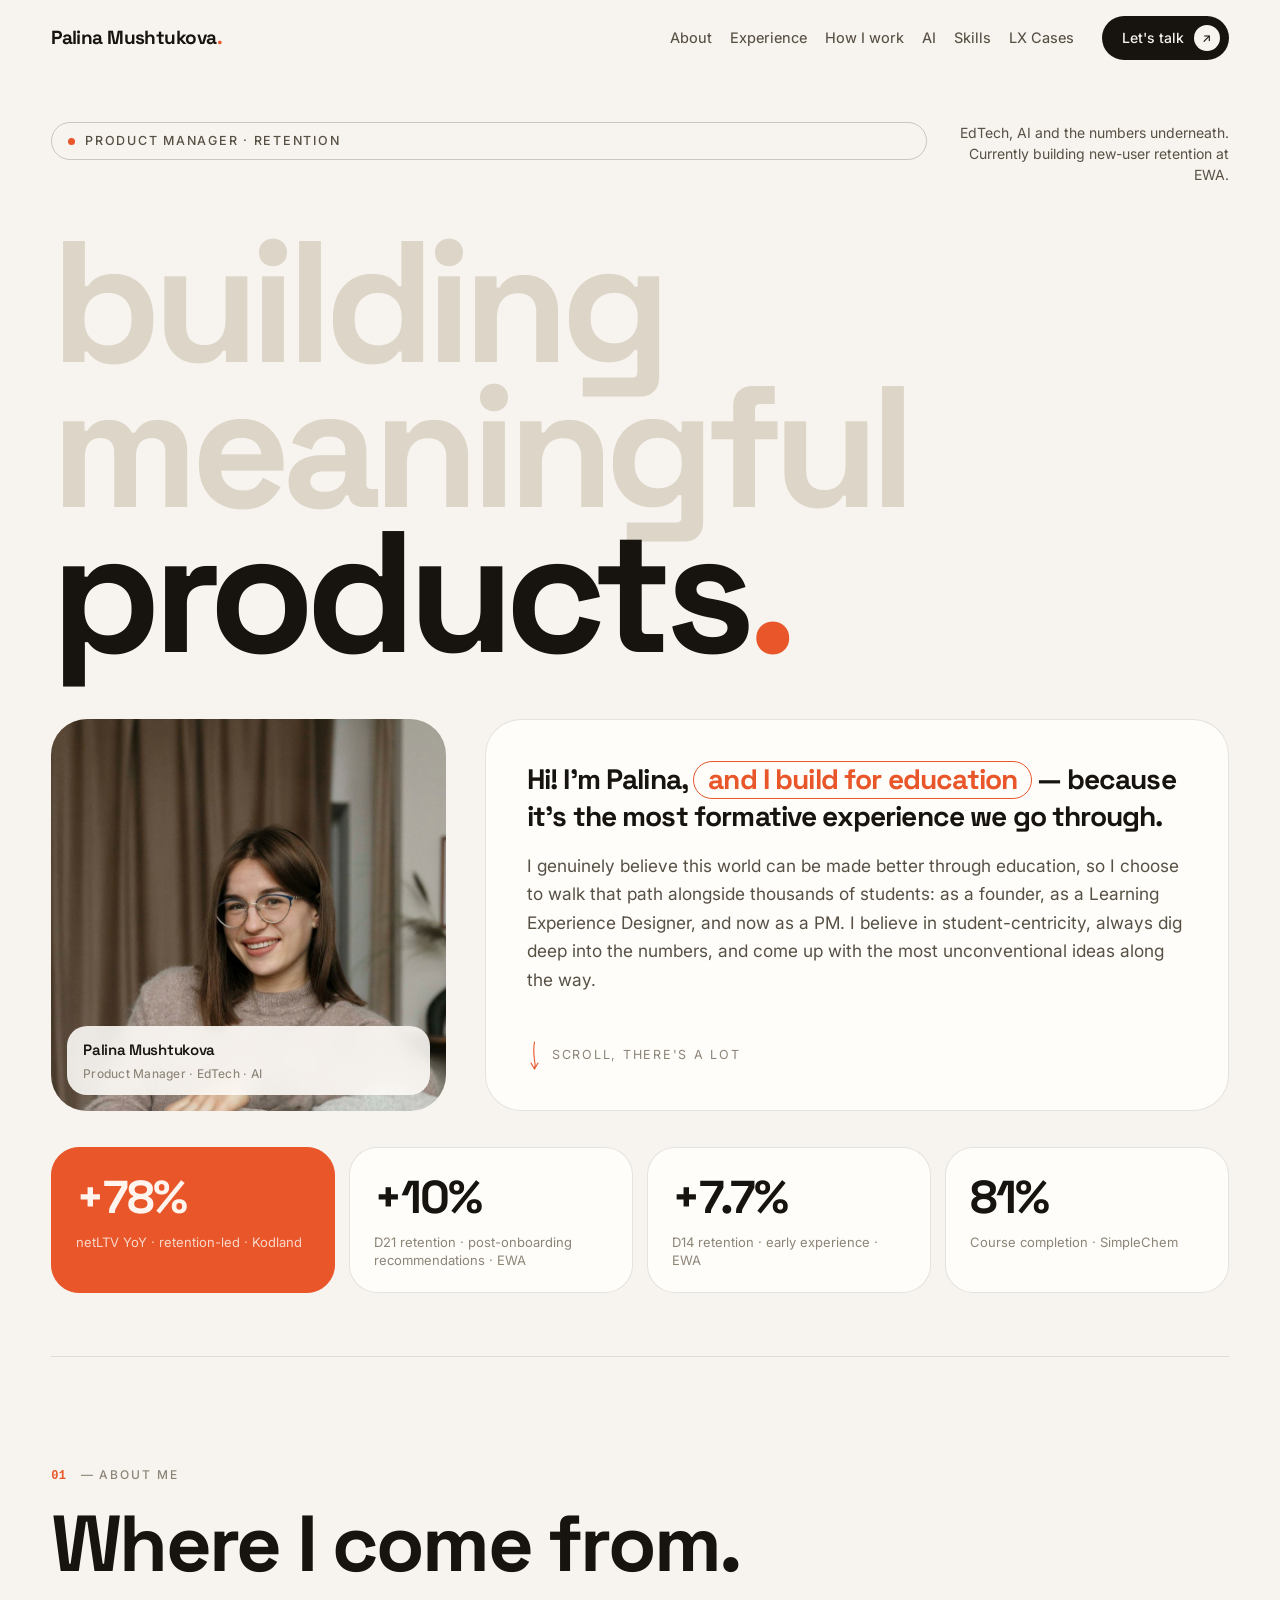
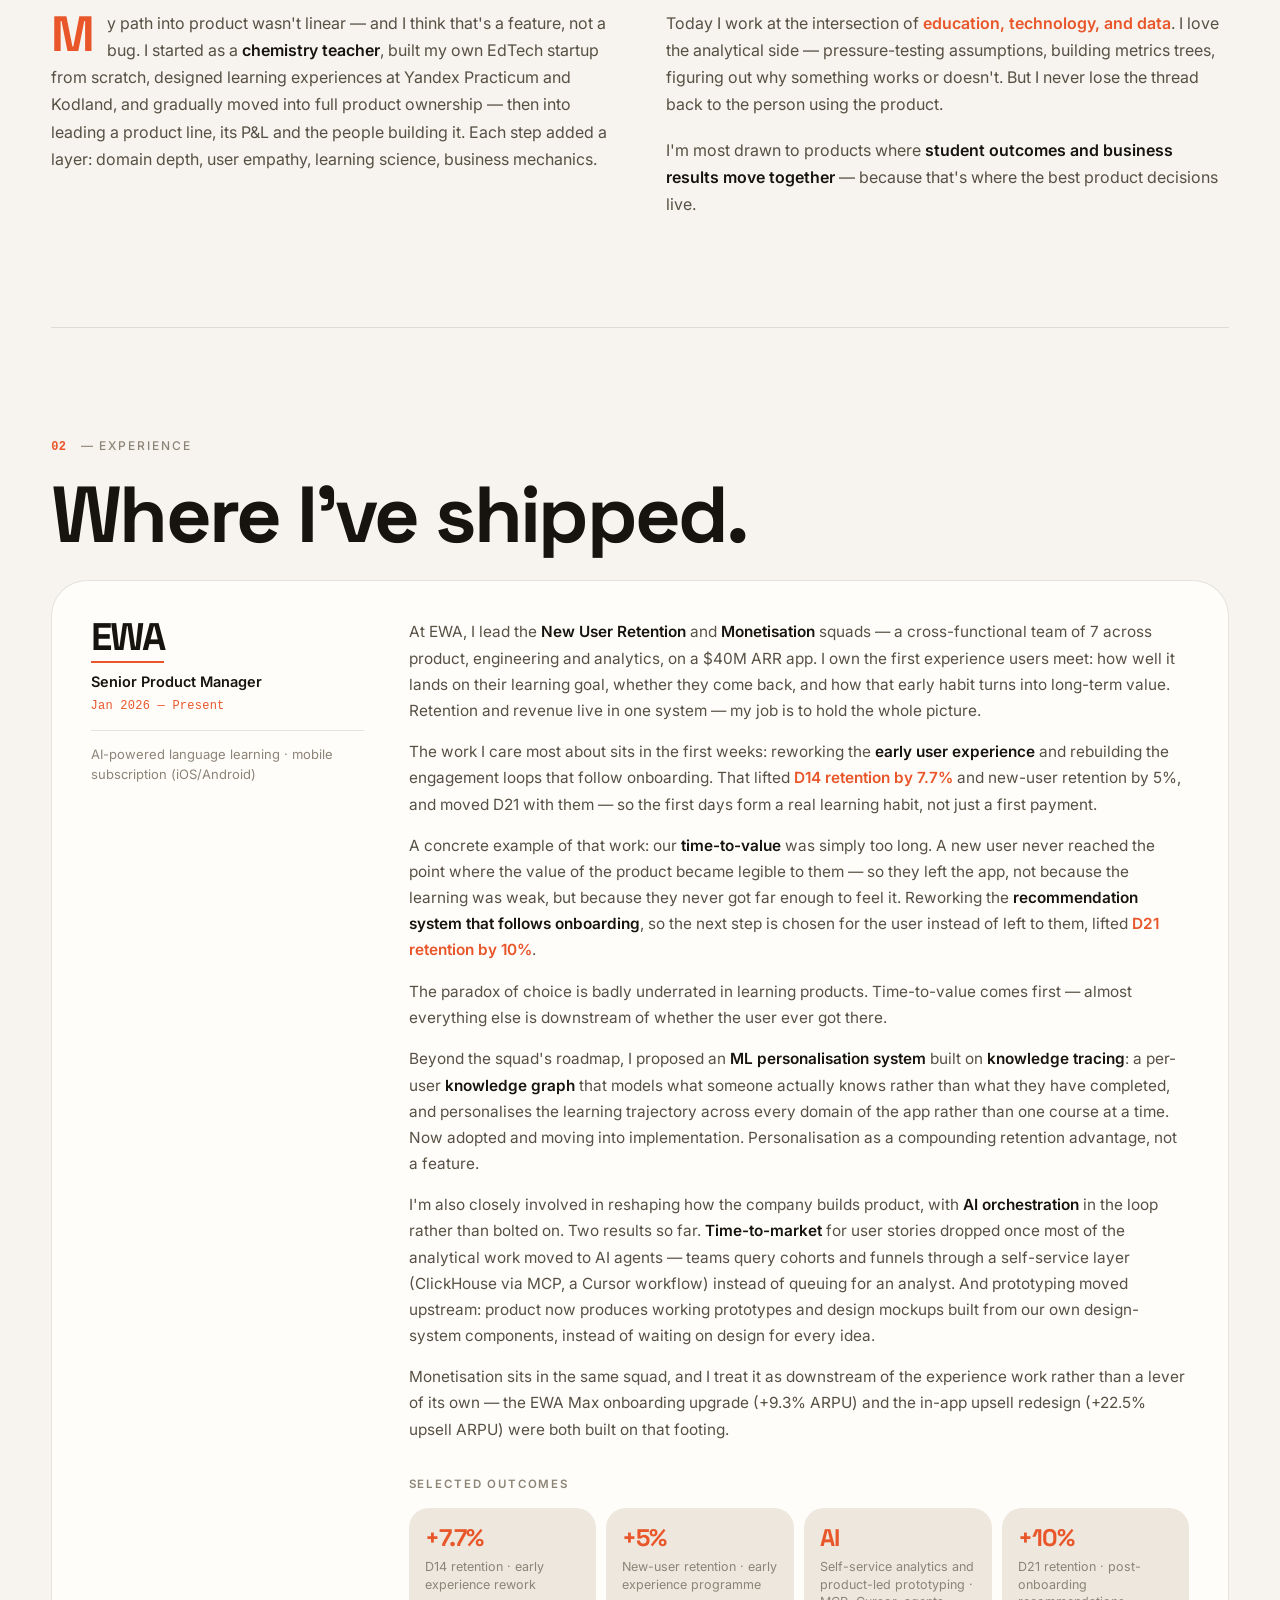
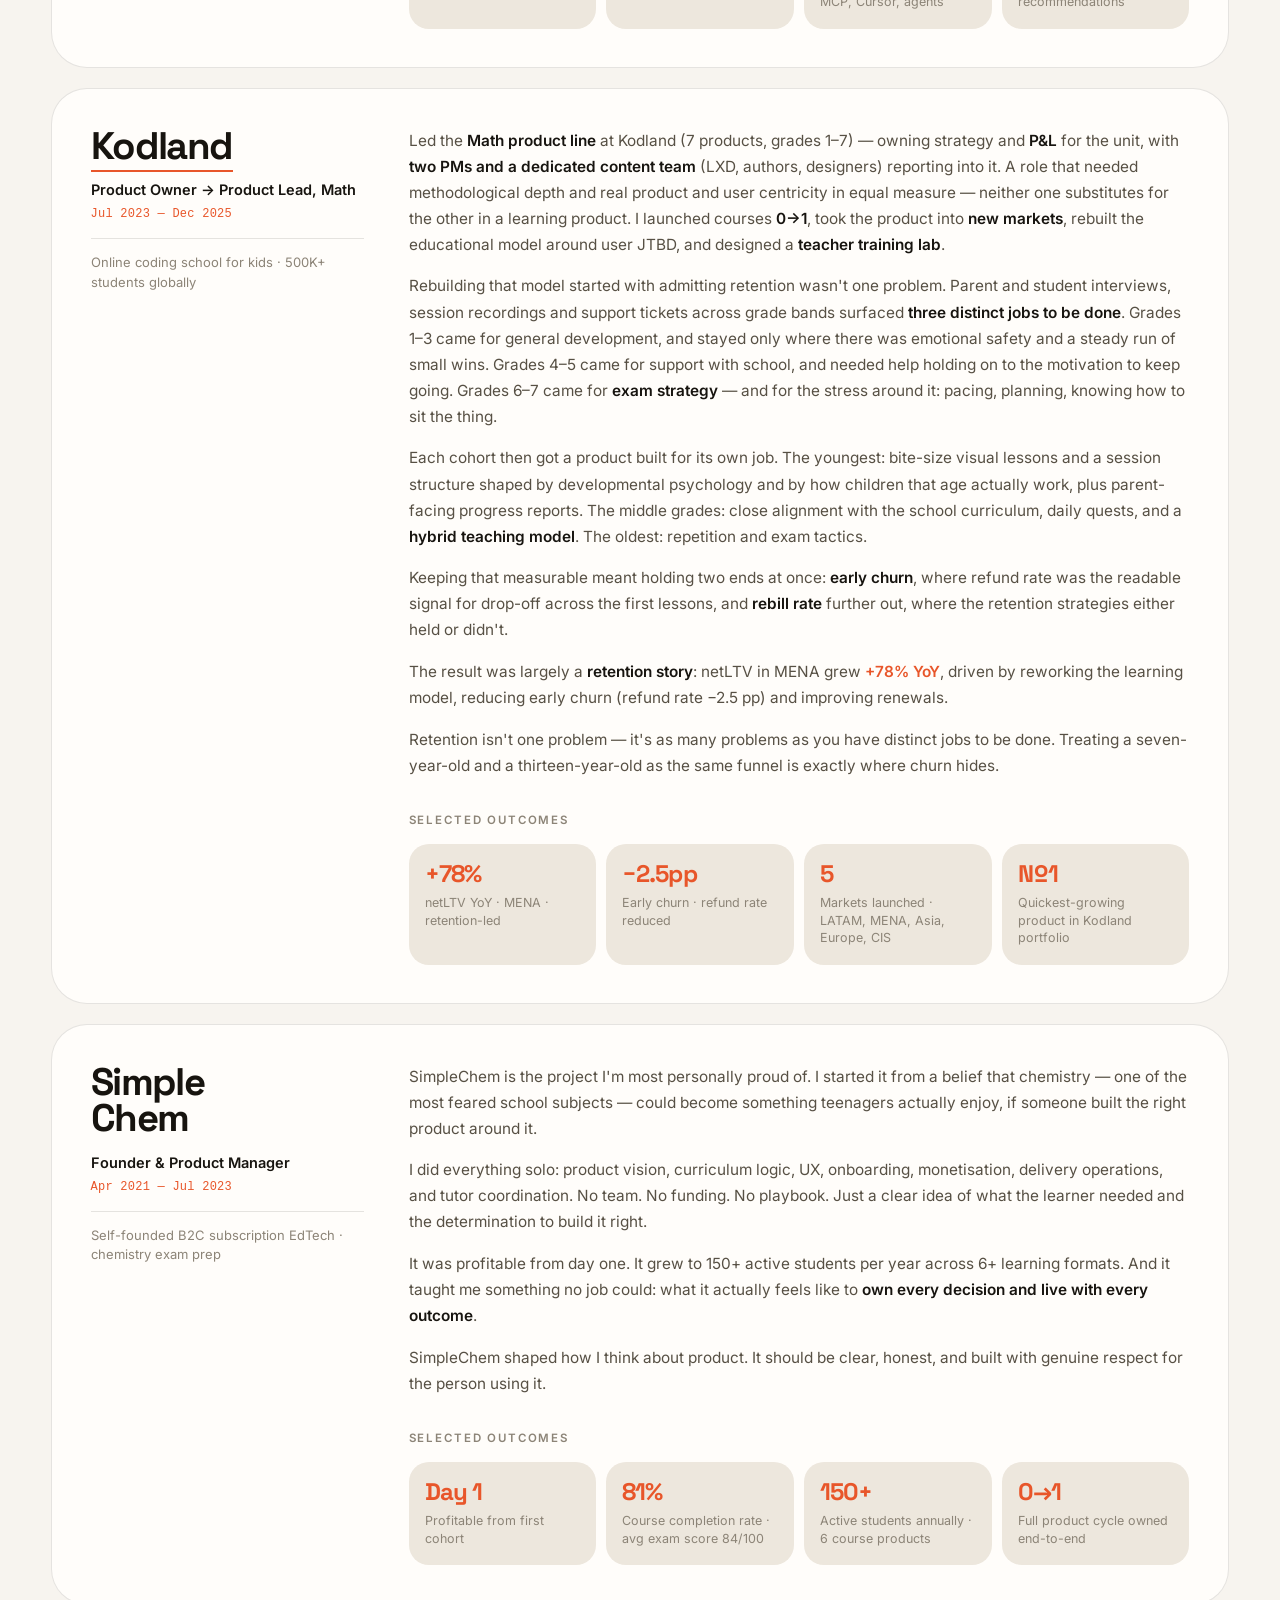
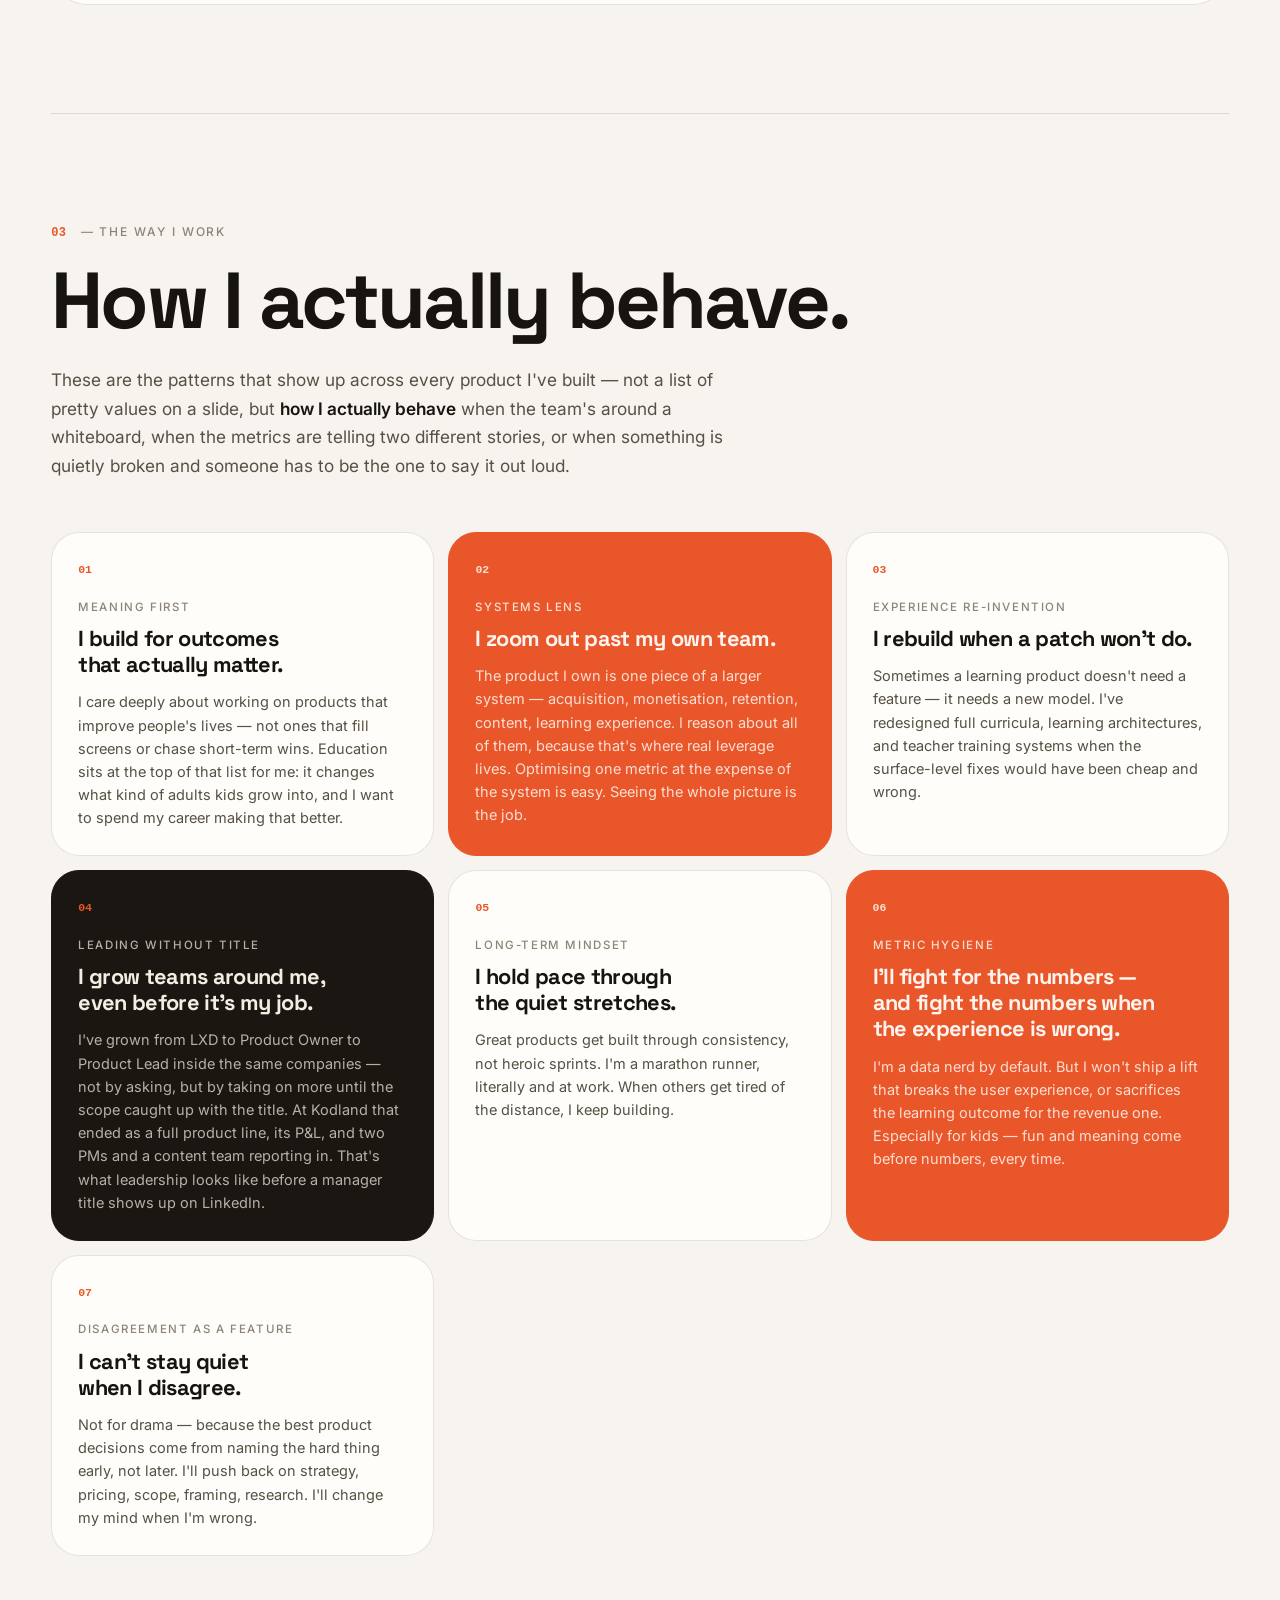
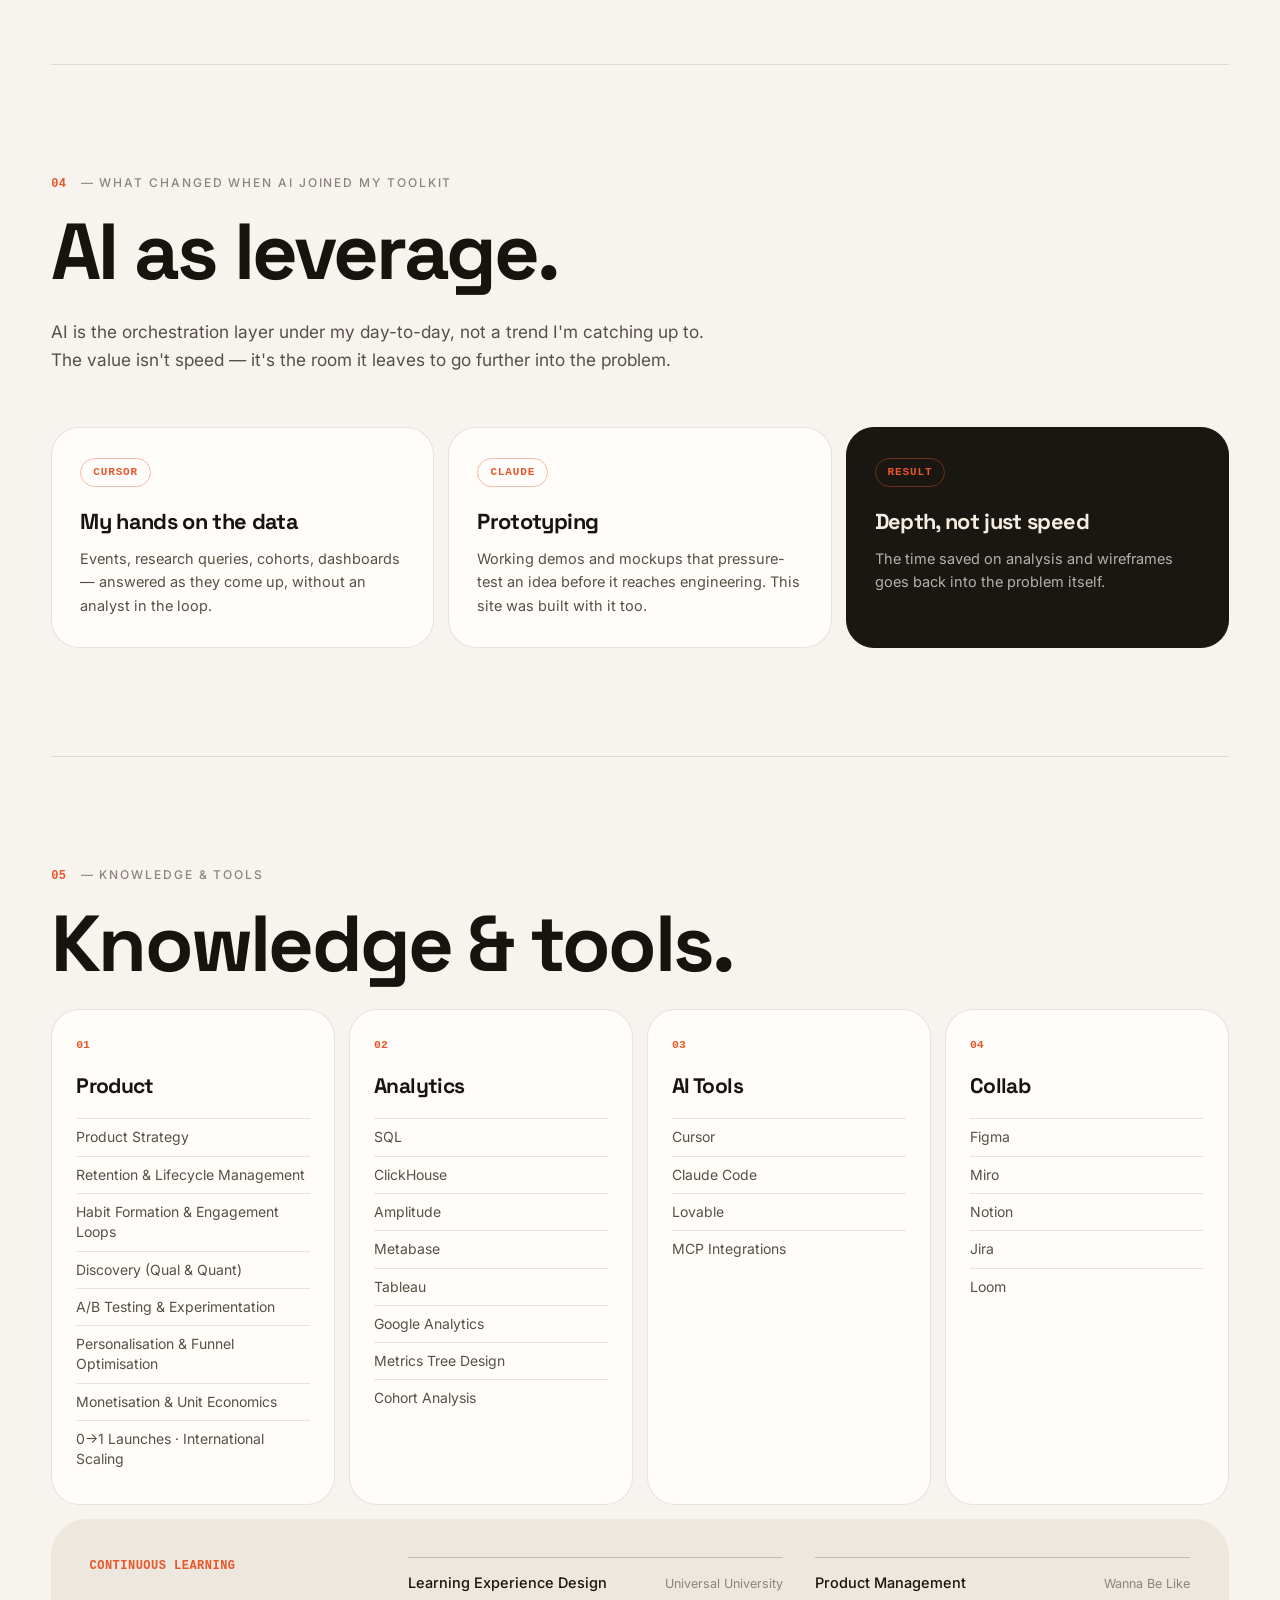
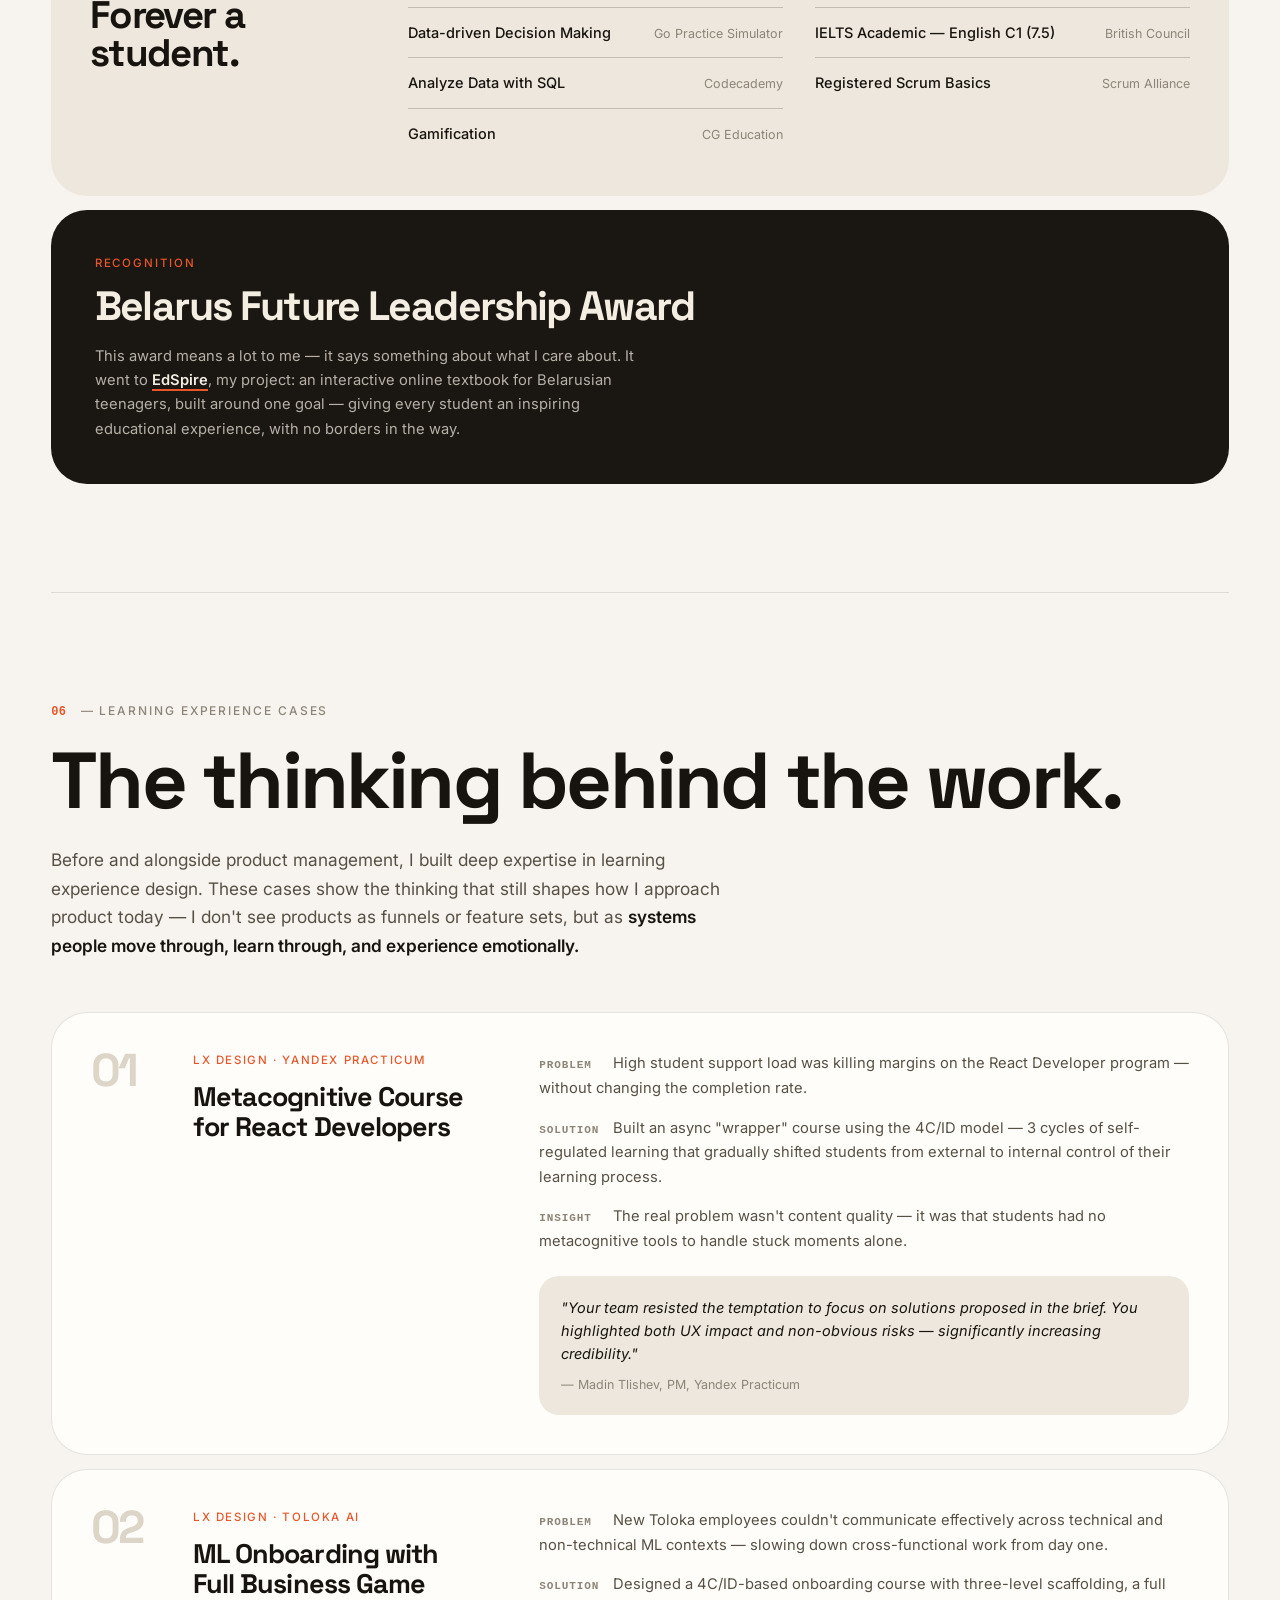
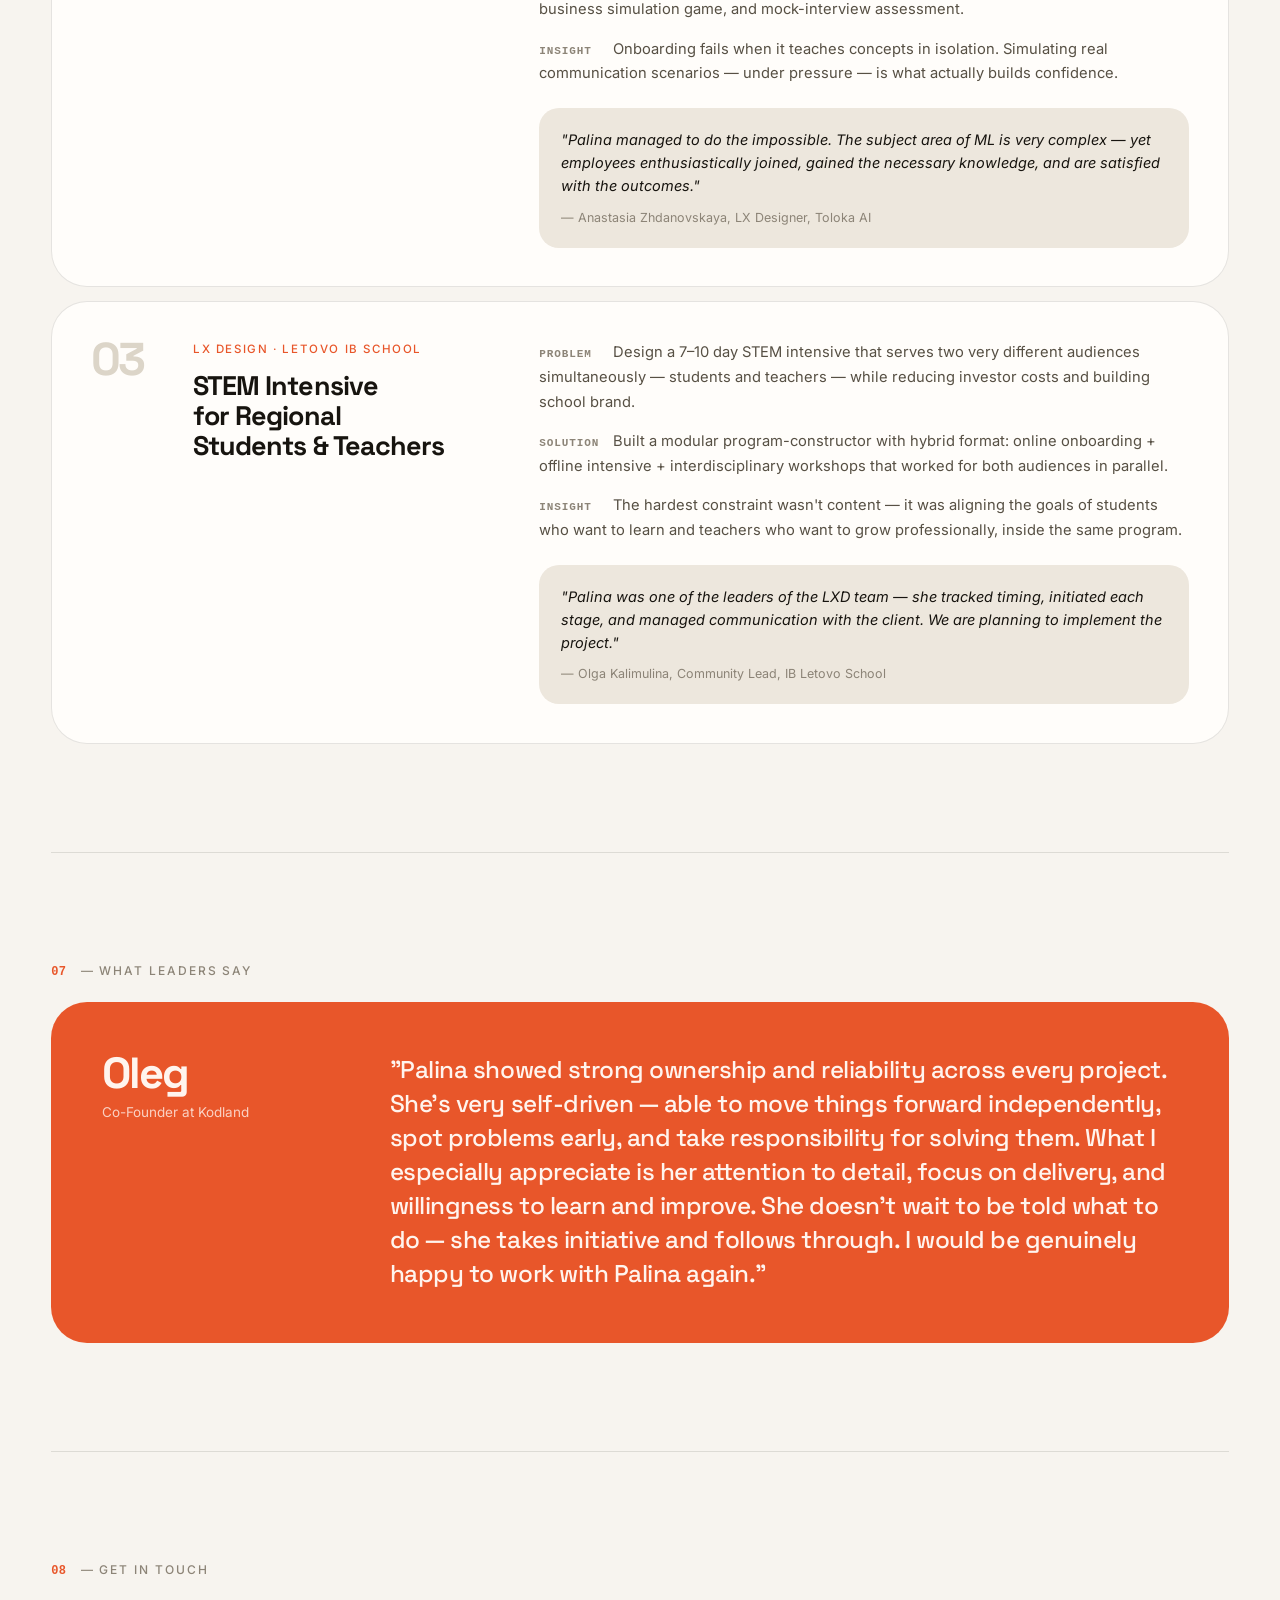
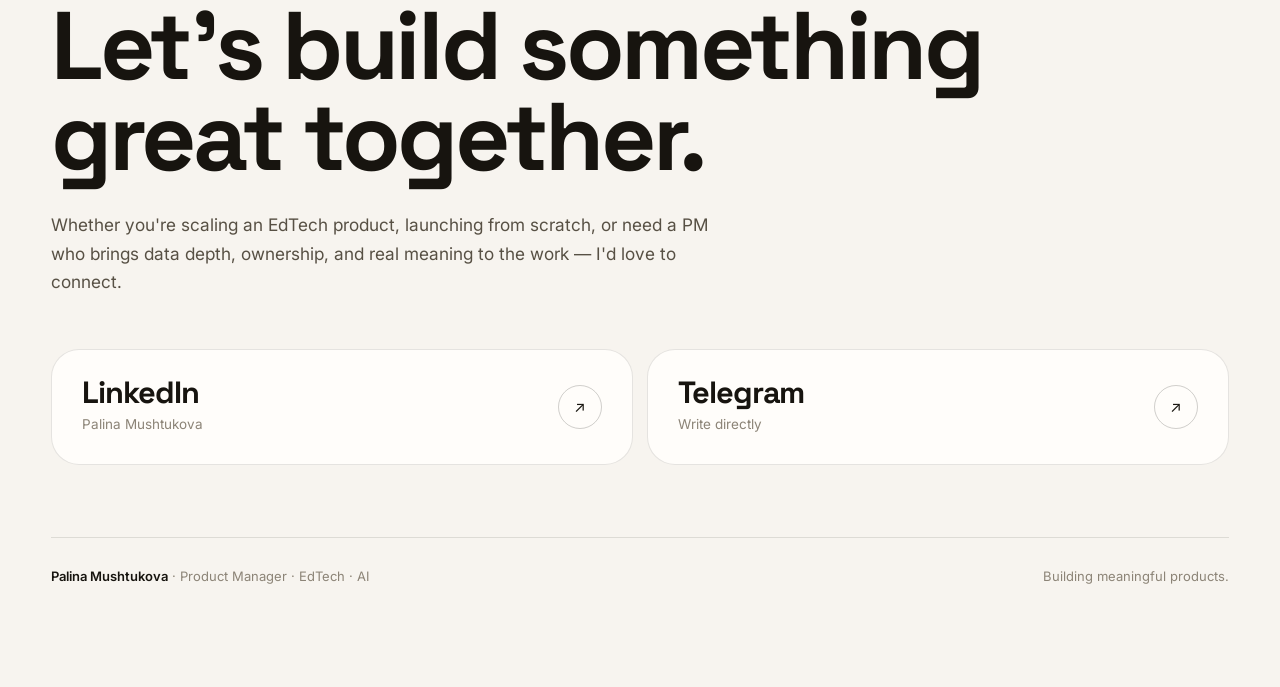
==== commit 9b1b5a0a: "Consistency pass: title, AI section, attribution, leadership, spelling - one self-description everyw" ====
--- a/index.html
+++ b/index.html
@@ -1,21 +1,21 @@
 <!doctype html>
 <html lang="en"><head><meta charset="utf-8">
 <meta name="viewport" content="width=device-width,initial-scale=1">
-<title>Palina Mushtukova — Senior Product Manager · EdTech &amp; AI</title>
-<meta name="description" content="Senior Product Manager working on retention and growth in EdTech. Portfolio of Palina Mushtukova: product work at EWA and Kodland, founder of SimpleChem, learning experience design cases.">
+<title>Palina Mushtukova — Product Manager · EdTech &amp; AI</title>
+<meta name="description" content="Product Manager working on retention in EdTech. Portfolio of Palina Mushtukova: product work at EWA and Kodland, founder of SimpleChem, learning experience design cases.">
 <meta name="author" content="Palina Mushtukova">
 <meta name="theme-color" content="#F7F4EF">
 <link rel="canonical" href="https://palinamushtukova.github.io/my-portfolio/">
 
 <meta property="og:type" content="website">
 <meta property="og:site_name" content="Palina Mushtukova">
-<meta property="og:title" content="Palina Mushtukova — Senior Product Manager · EdTech &amp; AI">
-<meta property="og:description" content="Building meaningful products. Retention, growth and learning experience in EdTech.">
+<meta property="og:title" content="Palina Mushtukova — Product Manager · EdTech &amp; AI">
+<meta property="og:description" content="Building meaningful products. Retention and learning experience in EdTech.">
 <meta property="og:url" content="https://palinamushtukova.github.io/my-portfolio/">
 <meta property="og:image" content="https://palinamushtukova.github.io/my-portfolio/assets/portrait.jpg">
 <meta name="twitter:card" content="summary_large_image">
-<meta name="twitter:title" content="Palina Mushtukova — Senior Product Manager · EdTech &amp; AI">
-<meta name="twitter:description" content="Building meaningful products. Retention, growth and learning experience in EdTech.">
+<meta name="twitter:title" content="Palina Mushtukova — Product Manager · EdTech &amp; AI">
+<meta name="twitter:description" content="Building meaningful products. Retention and learning experience in EdTech.">
 <meta name="twitter:image" content="https://palinamushtukova.github.io/my-portfolio/assets/portrait.jpg">
 
 <link rel="icon" href="data:image/svg+xml,%3Csvg xmlns='http://www.w3.org/2000/svg' viewBox='0 0 64 64'%3E%3Crect width='64' height='64' rx='14' fill='%23F7F4EF'/%3E%3Ctext x='32' y='45' font-family='Space Grotesk,Inter,sans-serif' font-size='38' font-weight='700' text-anchor='middle' fill='%2317140F'%3EP%3C/text%3E%3Ccircle cx='50' cy='42' r='4' fill='%23E8562A'/%3E%3C/svg%3E">
@@ -1073,7 +1073,7 @@
 }
 
 
-</style></head><body><header class="topnav"><div class="topnav-inner"><a href="#top" class="brand">Palina Mushtukova<span class="dot">.</span></a><nav class=""><a href="#about">About</a><a href="#experience">Experience</a><a href="#operate">How I work</a><a href="#ai">AI</a><a href="#skills">Skills</a><a href="#cases">LX Cases</a></nav><a href="#contact" class="cta">Let&#x27;s talk <span class="glyph" aria-hidden="true">↗</span></a><button class="burger" aria-label="Open menu" aria-expanded="false"><svg viewBox="0 0 24 24" fill="none" stroke="currentColor" stroke-width="2" stroke-linecap="round"><path d="M4 8 L20 8"></path><path d="M4 16 L20 16"></path></svg></button></div></header><main class="page"><section class="hero section" id="top"><div class="hero-top"><div class="hero-eyebrow"><span class="pulse" aria-hidden="true"></span>Senior Product Manager · Retention &amp; Growth</div><div class="hero-note">EdTech, AI and the numbers underneath.<br/>Currently building new-user retention at EWA.<a class="cta" href="#contact">Let&#x27;s talk <span class="glyph" aria-hidden="true">↗</span></a></div></div><h1 class="hero-title"><span class="ghost">building</span><span class="ghost">meaningful</span><span class="solid">products<em>.</em></span></h1><div class="hero-band"><div class="portrait-card"><div class="portrait-frame" style="background-image:url(assets/portrait.jpg)" role="img" aria-label="Portrait of Palina Mushtukova"></div><div class="portrait-caption">Palina Mushtukova<small>Product Manager · EdTech · AI</small></div></div><div class="hero-copy"><div class="lead-in">Hi! I&#x27;m Palina, <span class="mark">and I build for education</span> — because it&#x27;s the most formative experience we go through.</div><p>I genuinely believe this world can be made better through education, so I choose to walk that path alongside thousands of students: as a founder, as a Learning Experience Designer, and now as a PM. I believe in student-centricity, always dig deep into the numbers, and come up with the most unconventional ideas along the way.</p><div class="hero-scroll"><svg class="arrow" viewBox="0 0 30 60" fill="none" stroke="var(--accent)" stroke-width="2.2" stroke-linecap="round"><path d="M15 4 Q 12 20, 15 40 T 15 54"></path><path d="M8 46 L 15 58 L 22 46"></path></svg><span>scroll, there&#x27;s a lot</span></div></div></div><div class="stats"><div class="stat"><div class="num">+78%</div><div class="lbl">netLTV YoY · retention-led · Kodland</div></div><div class="stat"><div class="num">+10%</div><div class="lbl">D21 retention · post-onboarding recommendations · EWA</div></div><div class="stat"><div class="num">+7.7%</div><div class="lbl">D14 retention · early experience · EWA</div></div><div class="stat"><div class="num">81%</div><div class="lbl">Course completion · SimpleChem</div></div></div></section><section class="section about-section" id="about"><div class="section-label"><b>01</b> — About me</div><h2 class="section-title">Where I come from.</h2><div class="about-copy"><p>My path into product wasn&#x27;t linear — and I think that&#x27;s a feature, not a bug. I started as a <strong>chemistry teacher</strong>, built my own EdTech startup from scratch, designed learning experiences at Yandex Practicum and Kodland, and gradually moved into full product ownership. Each step added a layer: domain depth, user empathy, learning science, business mechanics.</p><p>Today I work at the intersection of <span class="highlight">education, technology, and data</span>. I love the analytical side — pressure-testing assumptions, building metrics trees, figuring out why something works or doesn&#x27;t. But I never lose the thread back to the person using the product.</p><p>I&#x27;m most drawn to products where <strong>student outcomes and business results move together</strong> — because that&#x27;s where the best product decisions live.</p></div></section><section class="section" id="experience"><div class="section-label"><b>02</b> — Experience</div><h2 class="section-title">Where I&#x27;ve shipped.</h2><div class="xp-block"><div class="xp-meta"><div class="co"><a href="https://appewa.com/?language=en" target="_blank" rel="noopener noreferrer" class="co-link">EWA</a></div><div class="role">Senior Product Manager</div><div class="when">Jan 2026 — Present</div><div class="context">AI-powered language learning · mobile subscription (iOS/Android)</div></div><div class="xp-body"><p>At EWA, I lead the <strong>New User Retention</strong> and <strong>Monetization</strong> squads — a cross-functional team of 7 across product, engineering and analytics, on a $40M ARR app. I own the first experience users meet: how well it lands on their learning goal, whether they come back, and how that early habit turns into long-term value. Retention and revenue live in one system — my job is to hold the whole picture.</p><p>The work I care most about sits in the first weeks: reworking the <strong>early user experience</strong> and rebuilding the engagement loops that follow onboarding. That lifted <span class="highlight">D14 retention by 7.7%</span> and new-user retention by 5%, and moved D21 with them — so the first days form a real learning habit, not just a first payment.</p><p>A concrete example of that work: our <strong>time-to-value</strong> was simply too long. A new user never reached the point where the value of the product became legible to them — so they left the app, not because the learning was weak, but because they never got far enough to feel it. Reworking the <strong>recommendation system that follows onboarding</strong>, so the next step is chosen for the user instead of left to them, lifted <span class="highlight">D21 retention by 10%</span>.</p><p>The paradox of choice is badly underrated in learning products. Time-to-value comes first — almost everything else is downstream of whether the user ever got there.</p><p>Beyond the squad&#x27;s roadmap, I proposed an <strong>ML personalization system</strong> built on <strong>knowledge tracing</strong>: a per-user <strong>knowledge graph</strong> that models what someone actually knows rather than what they have completed, and personalizes the learning trajectory across every domain of the app rather than one course at a time. Now adopted and moving into implementation. Personalization as a compounding retention advantage, not a feature.</p><p>I&#x27;m also closely involved in reshaping how the company builds product, with <strong>AI orchestration</strong> in the loop rather than bolted on. Two results so far. <strong>Time-to-market</strong> for user stories dropped once most of the analytical work moved to AI agents — teams query cohorts and funnels through a self-service layer (ClickHouse via MCP, a Cursor workflow) instead of queuing for an analyst. And prototyping moved upstream: product now produces working prototypes and design mockups built from our own design-system components, instead of waiting on design for every idea.</p><p>Monetization sits in the same squad, and I treat it as downstream of the experience work rather than a lever of its own — the EWA Max onboarding upgrade (+9.3% ARPU) and the in-app upsell redesign (+22.5% upsell ARPU) were both built on that footing.</p><h4>Selected outcomes</h4><div class="xp-outcomes"><div class="outcome"><div class="v">+7.7%</div><div class="d">D14 retention · early experience rework</div></div><div class="outcome"><div class="v">+5%</div><div class="d">New-user retention · post-onboarding recommendations</div></div><div class="outcome"><div class="v">AI</div><div class="d">Self-service analytics and product-led prototyping · MCP, Cursor, agents</div></div><div class="outcome"><div class="v">+10%</div><div class="d">D21 retention · time-to-value cut</div></div></div></div></div><div class="xp-block"><div class="xp-meta"><div class="co"><a href="https://www.kodland.org/" target="_blank" rel="noopener noreferrer" class="co-link">Kodland</a></div><div class="role">Product Manager · Faculty Lead, Math</div><div class="when">Jul 2023 — Dec 2025</div><div class="context">Online coding school for kids · 500K+ students globally</div></div><div class="xp-body"><p>Led the <strong>Math product line</strong> at Kodland (7 products, grades 1–7) — owning strategy and <strong>P&amp;L</strong> for the unit, with <strong>two PMs and a dedicated content team</strong> (LXD, authors, designers) reporting into it. A role that needed methodological depth and real product and user centricity in equal measure — neither one substitutes for the other in a learning product. I launched courses <strong>0→1</strong>, took the product into <strong>new markets</strong>, rebuilt the educational model around user JTBD, and designed a <strong>teacher training lab</strong>.</p><p>Rebuilding that model started with admitting retention wasn&#x27;t one problem. Parent and student interviews, session recordings and support tickets across grade bands surfaced <strong>three distinct jobs to be done</strong>. Grades 1–3 came for general development, and stayed only where there was emotional safety and a steady run of small wins. Grades 4–5 came for support with school, and needed help holding on to the motivation to keep going. Grades 6–7 came for <strong>exam strategy</strong> — and for the stress around it: pacing, planning, knowing how to sit the thing.</p><p>Each cohort then got a product built for its own job. The youngest: bite-size visual lessons and a session structure shaped by developmental psychology and by how children that age actually work, plus parent-facing progress reports. The middle grades: close alignment with the school curriculum, daily quests, and a <strong>hybrid teaching model</strong>. The oldest: repetition and exam tactics.</p><p>Keeping that measurable meant holding two ends at once: <strong>early churn</strong>, where refund rate was the readable signal for drop-off across the first lessons, and <strong>rebill rate</strong> further out, where the retention strategies either held or didn&#x27;t.</p><p>The result was largely a <strong>retention story</strong>: netLTV in MENA grew <span class="highlight">+78% YoY</span>, driven by reworking the learning model, reducing early churn (refund rate −2.5 pp) and improving renewals.</p><p>Retention isn&#x27;t one problem — it&#x27;s as many problems as you have distinct jobs to be done. Treating a seven-year-old and a thirteen-year-old as the same funnel is exactly where churn hides.</p><h4>Selected outcomes</h4><div class="xp-outcomes"><div class="outcome"><div class="v">+78%</div><div class="d">netLTV YoY · MENA · retention-led</div></div><div class="outcome"><div class="v">−2.5pp</div><div class="d">Early churn · refund rate reduced</div></div><div class="outcome"><div class="v">5</div><div class="d">Markets launched · LATAM, MENA, Asia, Europe, CIS</div></div><div class="outcome"><div class="v">№1</div><div class="d">Quickest-growing product in Kodland portfolio</div></div></div></div></div><div class="xp-block"><div class="xp-meta"><div class="co">Simple<br/>Chem</div><div class="role">Founder &amp; Product Manager</div><div class="when">Apr 2021 — Jul 2023</div><div class="context">Self-founded B2C subscription EdTech · chemistry exam prep</div></div><div class="xp-body"><p>SimpleChem is the project I&#x27;m most personally proud of. I started it from a belief that chemistry — one of the most feared school subjects — could become something teenagers actually enjoy, if someone built the right product around it.</p><p>I did everything solo: product vision, curriculum logic, UX, onboarding, monetisation, delivery operations, and tutor coordination. No team. No funding. No playbook. Just a clear idea of what the learner needed and the determination to build it right.</p><p>It was profitable from day one. It grew to 150+ active students per year across 6+ learning formats. And it taught me something no job could: what it actually feels like to <strong>own every decision and live with every outcome</strong>.</p><p>SimpleChem shaped how I think about product. It should be clear, honest, and built with genuine respect for the person using it.</p><h4>Selected outcomes</h4><div class="xp-outcomes"><div class="outcome"><div class="v">Day 1</div><div class="d">Profitable from first cohort</div></div><div class="outcome"><div class="v">81%</div><div class="d">Course completion rate · avg exam score 84/100</div></div><div class="outcome"><div class="v">150+</div><div class="d">Active students annually · 6 course products</div></div><div class="outcome"><div class="v">0→1</div><div class="d">Full product cycle owned end-to-end</div></div></div></div></div></section><section class="section" id="operate"><div class="section-label"><b>03</b> — The way I work</div><h2 class="section-title">How I actually behave.</h2><p class="section-lead">These are the patterns that show up across every product I&#x27;ve built — not a list of pretty values on a slide, but <strong>how I actually behave</strong> when the team&#x27;s around a whiteboard, when the metrics are telling two different stories, or when something is quietly broken and someone has to be the one to say it out loud.</p><div class="principles"><div class="principle"><div class="num">01</div><div class="tag">Meaning first</div><h3>I build for outcomes that actually matter.</h3><p>I care deeply about working on products that improve people&#x27;s lives — not ones that fill screens or chase short-term wins. Education sits at the top of that list for me: it changes what kind of adults kids grow into, and I want to spend my career making that better.</p></div><div class="principle is-accent"><div class="num">02</div><div class="tag">Systems lens</div><h3>I zoom out past my own team.</h3><p>The product I own is one piece of a larger system — acquisition, monetization, retention, content, learning experience. I reason about all of them, because that&#x27;s where real leverage lives. Optimising one metric at the expense of the system is easy. Seeing the whole picture is the job.</p></div><div class="principle"><div class="num">03</div><div class="tag">Experience re-invention</div><h3>I rebuild when a patch won&#x27;t do.</h3><p>Sometimes a learning product doesn&#x27;t need a feature — it needs a new model. I&#x27;ve redesigned full curricula, learning architectures, and teacher training systems when the surface-level fixes would have been cheap and wrong.</p></div><div class="principle is-slab"><div class="num">04</div><div class="tag">Leading without title</div><h3>I grow teams around me, even before it&#x27;s my job.</h3><p>I&#x27;ve grown from LXD to Product Owner to PM inside the same companies — not by asking, but by taking on more until the scope caught up with the title. That&#x27;s what leadership looks like before a manager title shows up on LinkedIn.</p></div><div class="principle"><div class="num">05</div><div class="tag">Long-term mindset</div><h3>I hold pace through the quiet stretches.</h3><p>Great products get built through consistency, not heroic sprints. I&#x27;m a marathon runner, literally and at work. When others get tired of the distance, I keep building.</p></div><div class="principle is-accent"><div class="num">06</div><div class="tag">Metric hygiene</div><h3>I&#x27;ll fight for the numbers — and fight the numbers when the experience is wrong.</h3><p>I&#x27;m a data nerd by default. But I won&#x27;t ship a lift that breaks the user experience, or sacrifices the learning outcome for the revenue one. Especially for kids — fun and meaning come before numbers, every time.</p></div><div class="principle"><div class="num">07</div><div class="tag">Disagreement as a feature</div><h3>I can&#x27;t stay quiet when I disagree.</h3><p>Not for drama — because the best product decisions come from naming the hard thing early, not later. I&#x27;ll push back on strategy, pricing, scope, framing, research. I&#x27;ll change my mind when I&#x27;m wrong.</p></div></div></section><section class="section" id="ai"><div class="section-label"><b>04</b> — What changed when AI joined my toolkit</div><h2 class="section-title">AI as leverage.</h2><p class="section-lead">AI is a real part of how I work — not a trend I&#x27;m catching up to. I use it daily across discovery, analytics, prototyping, and delivery. The real value isn&#x27;t speed. It&#x27;s <strong>depth</strong>: AI gives me space to go further into the problem, not just get to an answer faster.</p><div class="ai-grid"><div class="ai-card"><div class="kicker">Cursor</div><h4>My daily analytics hands</h4><p>I use Cursor to instrument analytical events, run research queries, slice data, and spin up dashboards for my own questions in real time — no analyst bottleneck. At EWA, I built this into a self-service workflow the whole product org uses.</p></div><div class="ai-card"><div class="kicker">Claude</div><h4>Prototyping &amp; structured thinking</h4><p>I prototype features for my New User Retention team — spinning up working demos to pressure-test ideas before they hit eng. Also solution exploration, structured problem framing, doc drafting. This portfolio was built with Claude too.</p></div><div class="ai-card is-slab"><div class="kicker">Result</div><h4>More depth, not just more speed</h4><p>I move faster on the analytical and delivery side so I can invest more in the strategic and qualitative side. That&#x27;s the actual leverage.</p></div></div></section><section class="section" id="skills"><div class="section-label"><b>05</b> — Knowledge &amp; Tools</div><h2 class="section-title">Knowledge &amp; tools.</h2><div class="skills-grid"><div class="skills-col"><div class="idx">01</div><div class="group">Product</div><ul><li>Product Strategy</li><li>Retention &amp; Lifecycle Management</li><li>Habit Formation &amp; Engagement Loops</li><li>Discovery (Qual &amp; Quant)</li><li>A/B Testing &amp; Experimentation</li><li>Personalization &amp; Funnel Optimisation</li><li>Monetisation &amp; Unit Economics</li><li>0→1 Launches · International Scaling</li></ul></div><div class="skills-col"><div class="idx">02</div><div class="group">Analytics</div><ul><li>SQL</li><li>ClickHouse</li><li>Amplitude</li><li>Metabase</li><li>Tableau</li><li>Google Analytics</li><li>Metrics Tree Design</li><li>Cohort Analysis</li></ul></div><div class="skills-col"><div class="idx">03</div><div class="group">AI Tools</div><ul><li>Cursor</li><li>Claude Code</li><li>Lovable</li><li>MCP Integrations</li></ul></div><div class="skills-col"><div class="idx">04</div><div class="group">Collab</div><ul><li>Figma</li><li>Miro</li><li>Notion</li><li>Jira</li><li>Loom</li></ul></div></div><div class="learning"><div><div class="section-label"><b>Continuous learning</b></div><h3>Forever a student.</h3></div><div class="courses"><div class="course"><div class="c-name">Learning Experience Design</div><div class="c-where">Universal University</div></div><div class="course"><div class="c-name">Product Management</div><div class="c-where">Wanna Be Like</div></div><div class="course"><div class="c-name">Data-driven Decision Making</div><div class="c-where">Go Practice Simulator</div></div><div class="course"><div class="c-name">IELTS Academic — English C1 (7.5)</div><div class="c-where">British Council</div></div><div class="course"><div class="c-name">Analyze Data with SQL</div><div class="c-where">Codecademy</div></div><div class="course"><div class="c-name">Registered Scrum Basics</div><div class="c-where">Scrum Alliance</div></div><div class="course"><div class="c-name">Gamification</div><div class="c-where">CG Education</div></div></div></div><div class="award"><div class="award-text"><div class="a-tag">Recognition</div><h3>Belarus Future Leadership Award</h3><p>This award means a lot to me — it says something about what I care about. It went to <strong><a class="award-link" href="https://edspire.by/" target="_blank" rel="noopener noreferrer">EdSpire</a></strong>, my project: an interactive online textbook for Belarusian teenagers, built around one goal — giving every student an inspiring educational experience, with no borders in the way.</p></div></div></section><section class="section" id="cases"><div class="section-label"><b>06</b> — Learning Experience Cases</div><h2 class="section-title">The thinking behind the work.</h2><p class="section-lead">Before and alongside product management, I built deep expertise in learning experience design. These cases show the thinking that still shapes how I approach product today — I don&#x27;t see products as funnels or feature sets, but as <strong>systems people move through, learn through, and experience emotionally.</strong></p><div class="case-list"><div class="case"><div class="c-num">01</div><div class="c-title"><div class="c-head">LX Design · Yandex Practicum</div><h3>Metacognitive Course for React Developers</h3></div><div class="c-body"><p><span class="lbl">Problem </span>High student support load was killing margins on the React Developer program — without changing the completion rate.</p><p><span class="lbl">Solution </span>Built an async &quot;wrapper&quot; course using the 4C/ID model — 3 cycles of self-regulated learning that gradually shifted students from external to internal control of their learning process.</p><p><span class="lbl">Insight </span>The real problem wasn&#x27;t content quality — it was that students had no metacognitive tools to handle stuck moments alone.</p><blockquote>&quot;Your team resisted the temptation to focus on solutions proposed in the brief. You highlighted both UX impact and non-obvious risks — significantly increasing credibility.&quot;<cite>— Madin Tlishev, PM, Yandex Practicum</cite></blockquote></div></div><div class="case"><div class="c-num">02</div><div class="c-title"><div class="c-head">LX Design · Toloka AI</div><h3>ML Onboarding with Full Business Game</h3></div><div class="c-body"><p><span class="lbl">Problem </span>New Toloka employees couldn&#x27;t communicate effectively across technical and non-technical ML contexts — slowing down cross-functional work from day one.</p><p><span class="lbl">Solution </span>Designed a 4C/ID-based onboarding course with three-level scaffolding, a full business simulation game, and mock-interview assessment.</p><p><span class="lbl">Insight </span>Onboarding fails when it teaches concepts in isolation. Simulating real communication scenarios — under pressure — is what actually builds confidence.</p><blockquote>&quot;Palina managed to do the impossible. The subject area of ML is very complex — yet employees enthusiastically joined, gained the necessary knowledge, and are satisfied with the outcomes.&quot;<cite>— Anastasia Zhdanovskaya, LX Designer, Toloka AI</cite></blockquote></div></div><div class="case"><div class="c-num">03</div><div class="c-title"><div class="c-head">LX Design · Letovo IB School</div><h3>STEM Intensive for Regional Students &amp; Teachers</h3></div><div class="c-body"><p><span class="lbl">Problem </span>Design a 7–10 day STEM intensive that serves two very different audiences simultaneously — students and teachers — while reducing investor costs and building school brand.</p><p><span class="lbl">Solution </span>Built a modular program-constructor with hybrid format: online onboarding + offline intensive + interdisciplinary workshops that worked for both audiences in parallel.</p><p><span class="lbl">Insight </span>The hardest constraint wasn&#x27;t content — it was aligning the goals of students who want to learn and teachers who want to grow professionally, inside the same program.</p><blockquote>&quot;Palina was one of the leaders of the LXD team — she tracked timing, initiated each stage, and managed communication with the client. We are planning to implement the project.&quot;<cite>— Olga Kalimulina, Community Lead, IB Letovo School</cite></blockquote></div></div></div></section><section class="section" id="testimonial"><div class="section-label"><b>07</b> — What leaders say</div><div class="testi"><div class="who"><div class="name">Oleg</div><div class="role">Co-Founder at Kodland</div></div><div><q>&quot;Palina showed strong ownership and reliability across every project. She&#x27;s very self-driven — able to move things forward independently, spot problems early, and take responsibility for solving them. What I especially appreciate is her attention to detail, focus on delivery, and willingness to learn and improve. She doesn&#x27;t wait to be told what to do — she takes initiative and follows through. I would be genuinely happy to work with Palina again.&quot;</q></div></div></section><section class="section" id="contact"><div class="section-label"><b>08</b> — Get in touch</div><h2 class="section-title contact-title">Let&#x27;s build something great together.</h2><p class="section-lead">Whether you&#x27;re scaling an EdTech product, launching from scratch, or need a PM who brings data depth, ownership, and real meaning to the work — I&#x27;d love to connect.</p><div class="contact-links"><a class="link-card" href="https://www.linkedin.com/in/palina-mushtukova/" target="_blank" rel="noopener"><div><div class="l-name">LinkedIn</div><div class="l-handle">Palina Mushtukova</div></div><div class="l-arrow">↗</div></a><a class="link-card" href="https://t.me/palina_mushtukova" target="_blank" rel="noopener"><div><div class="l-name">Telegram</div><div class="l-handle">Write directly</div></div><div class="l-arrow">↗</div></a></div><div class="footer"><div><b>Palina Mushtukova</b> · Product Manager · EdTech · AI</div><div>Building meaningful products.</div></div></section></main><script>
+</style></head><body><header class="topnav"><div class="topnav-inner"><a href="#top" class="brand">Palina Mushtukova<span class="dot">.</span></a><nav class=""><a href="#about">About</a><a href="#experience">Experience</a><a href="#operate">How I work</a><a href="#ai">AI</a><a href="#skills">Skills</a><a href="#cases">LX Cases</a></nav><a href="#contact" class="cta">Let&#x27;s talk <span class="glyph" aria-hidden="true">↗</span></a><button class="burger" aria-label="Open menu" aria-expanded="false"><svg viewBox="0 0 24 24" fill="none" stroke="currentColor" stroke-width="2" stroke-linecap="round"><path d="M4 8 L20 8"></path><path d="M4 16 L20 16"></path></svg></button></div></header><main class="page"><section class="hero section" id="top"><div class="hero-top"><div class="hero-eyebrow"><span class="pulse" aria-hidden="true"></span>Product Manager · Retention</div><div class="hero-note">EdTech, AI and the numbers underneath.<br/>Currently building new-user retention at EWA.<a class="cta" href="#contact">Let&#x27;s talk <span class="glyph" aria-hidden="true">↗</span></a></div></div><h1 class="hero-title"><span class="ghost">building</span><span class="ghost">meaningful</span><span class="solid">products<em>.</em></span></h1><div class="hero-band"><div class="portrait-card"><div class="portrait-frame" style="background-image:url(assets/portrait.jpg)" role="img" aria-label="Portrait of Palina Mushtukova"></div><div class="portrait-caption">Palina Mushtukova<small>Product Manager · EdTech · AI</small></div></div><div class="hero-copy"><div class="lead-in">Hi! I&#x27;m Palina, <span class="mark">and I build for education</span> — because it&#x27;s the most formative experience we go through.</div><p>I genuinely believe this world can be made better through education, so I choose to walk that path alongside thousands of students: as a founder, as a Learning Experience Designer, and now as a PM. I believe in student-centricity, always dig deep into the numbers, and come up with the most unconventional ideas along the way.</p><div class="hero-scroll"><svg class="arrow" viewBox="0 0 30 60" fill="none" stroke="var(--accent)" stroke-width="2.2" stroke-linecap="round"><path d="M15 4 Q 12 20, 15 40 T 15 54"></path><path d="M8 46 L 15 58 L 22 46"></path></svg><span>scroll, there&#x27;s a lot</span></div></div></div><div class="stats"><div class="stat"><div class="num">+78%</div><div class="lbl">netLTV YoY · retention-led · Kodland</div></div><div class="stat"><div class="num">+10%</div><div class="lbl">D21 retention · post-onboarding recommendations · EWA</div></div><div class="stat"><div class="num">+7.7%</div><div class="lbl">D14 retention · early experience · EWA</div></div><div class="stat"><div class="num">81%</div><div class="lbl">Course completion · SimpleChem</div></div></div></section><section class="section about-section" id="about"><div class="section-label"><b>01</b> — About me</div><h2 class="section-title">Where I come from.</h2><div class="about-copy"><p>My path into product wasn&#x27;t linear — and I think that&#x27;s a feature, not a bug. I started as a <strong>chemistry teacher</strong>, built my own EdTech startup from scratch, designed learning experiences at Yandex Practicum and Kodland, and gradually moved into full product ownership — then into leading a product line, its P&amp;L and the people building it. Each step added a layer: domain depth, user empathy, learning science, business mechanics.</p><p>Today I work at the intersection of <span class="highlight">education, technology, and data</span>. I love the analytical side — pressure-testing assumptions, building metrics trees, figuring out why something works or doesn&#x27;t. But I never lose the thread back to the person using the product.</p><p>I&#x27;m most drawn to products where <strong>student outcomes and business results move together</strong> — because that&#x27;s where the best product decisions live.</p></div></section><section class="section" id="experience"><div class="section-label"><b>02</b> — Experience</div><h2 class="section-title">Where I&#x27;ve shipped.</h2><div class="xp-block"><div class="xp-meta"><div class="co"><a href="https://appewa.com/?language=en" target="_blank" rel="noopener noreferrer" class="co-link">EWA</a></div><div class="role">Senior Product Manager</div><div class="when">Jan 2026 — Present</div><div class="context">AI-powered language learning · mobile subscription (iOS/Android)</div></div><div class="xp-body"><p>At EWA, I lead the <strong>New User Retention</strong> and <strong>Monetisation</strong> squads — a cross-functional team of 7 across product, engineering and analytics, on a $40M ARR app. I own the first experience users meet: how well it lands on their learning goal, whether they come back, and how that early habit turns into long-term value. Retention and revenue live in one system — my job is to hold the whole picture.</p><p>The work I care most about sits in the first weeks: reworking the <strong>early user experience</strong> and rebuilding the engagement loops that follow onboarding. That lifted <span class="highlight">D14 retention by 7.7%</span> and new-user retention by 5%, and moved D21 with them — so the first days form a real learning habit, not just a first payment.</p><p>A concrete example of that work: our <strong>time-to-value</strong> was simply too long. A new user never reached the point where the value of the product became legible to them — so they left the app, not because the learning was weak, but because they never got far enough to feel it. Reworking the <strong>recommendation system that follows onboarding</strong>, so the next step is chosen for the user instead of left to them, lifted <span class="highlight">D21 retention by 10%</span>.</p><p>The paradox of choice is badly underrated in learning products. Time-to-value comes first — almost everything else is downstream of whether the user ever got there.</p><p>Beyond the squad&#x27;s roadmap, I proposed an <strong>ML personalisation system</strong> built on <strong>knowledge tracing</strong>: a per-user <strong>knowledge graph</strong> that models what someone actually knows rather than what they have completed, and personalises the learning trajectory across every domain of the app rather than one course at a time. Now adopted and moving into implementation. Personalisation as a compounding retention advantage, not a feature.</p><p>I&#x27;m also closely involved in reshaping how the company builds product, with <strong>AI orchestration</strong> in the loop rather than bolted on. Two results so far. <strong>Time-to-market</strong> for user stories dropped once most of the analytical work moved to AI agents — teams query cohorts and funnels through a self-service layer (ClickHouse via MCP, a Cursor workflow) instead of queuing for an analyst. And prototyping moved upstream: product now produces working prototypes and design mockups built from our own design-system components, instead of waiting on design for every idea.</p><p>Monetisation sits in the same squad, and I treat it as downstream of the experience work rather than a lever of its own — the EWA Max onboarding upgrade (+9.3% ARPU) and the in-app upsell redesign (+22.5% upsell ARPU) were both built on that footing.</p><h4>Selected outcomes</h4><div class="xp-outcomes"><div class="outcome"><div class="v">+7.7%</div><div class="d">D14 retention · early experience rework</div></div><div class="outcome"><div class="v">+5%</div><div class="d">New-user retention · early experience programme</div></div><div class="outcome"><div class="v">AI</div><div class="d">Self-service analytics and product-led prototyping · MCP, Cursor, agents</div></div><div class="outcome"><div class="v">+10%</div><div class="d">D21 retention · post-onboarding recommendations</div></div></div></div></div><div class="xp-block"><div class="xp-meta"><div class="co"><a href="https://www.kodland.org/" target="_blank" rel="noopener noreferrer" class="co-link">Kodland</a></div><div class="role">Product Owner → Product Lead, Math</div><div class="when">Jul 2023 — Dec 2025</div><div class="context">Online coding school for kids · 500K+ students globally</div></div><div class="xp-body"><p>Led the <strong>Math product line</strong> at Kodland (7 products, grades 1–7) — owning strategy and <strong>P&amp;L</strong> for the unit, with <strong>two PMs and a dedicated content team</strong> (LXD, authors, designers) reporting into it. A role that needed methodological depth and real product and user centricity in equal measure — neither one substitutes for the other in a learning product. I launched courses <strong>0→1</strong>, took the product into <strong>new markets</strong>, rebuilt the educational model around user JTBD, and designed a <strong>teacher training lab</strong>.</p><p>Rebuilding that model started with admitting retention wasn&#x27;t one problem. Parent and student interviews, session recordings and support tickets across grade bands surfaced <strong>three distinct jobs to be done</strong>. Grades 1–3 came for general development, and stayed only where there was emotional safety and a steady run of small wins. Grades 4–5 came for support with school, and needed help holding on to the motivation to keep going. Grades 6–7 came for <strong>exam strategy</strong> — and for the stress around it: pacing, planning, knowing how to sit the thing.</p><p>Each cohort then got a product built for its own job. The youngest: bite-size visual lessons and a session structure shaped by developmental psychology and by how children that age actually work, plus parent-facing progress reports. The middle grades: close alignment with the school curriculum, daily quests, and a <strong>hybrid teaching model</strong>. The oldest: repetition and exam tactics.</p><p>Keeping that measurable meant holding two ends at once: <strong>early churn</strong>, where refund rate was the readable signal for drop-off across the first lessons, and <strong>rebill rate</strong> further out, where the retention strategies either held or didn&#x27;t.</p><p>The result was largely a <strong>retention story</strong>: netLTV in MENA grew <span class="highlight">+78% YoY</span>, driven by reworking the learning model, reducing early churn (refund rate −2.5 pp) and improving renewals.</p><p>Retention isn&#x27;t one problem — it&#x27;s as many problems as you have distinct jobs to be done. Treating a seven-year-old and a thirteen-year-old as the same funnel is exactly where churn hides.</p><h4>Selected outcomes</h4><div class="xp-outcomes"><div class="outcome"><div class="v">+78%</div><div class="d">netLTV YoY · MENA · retention-led</div></div><div class="outcome"><div class="v">−2.5pp</div><div class="d">Early churn · refund rate reduced</div></div><div class="outcome"><div class="v">5</div><div class="d">Markets launched · LATAM, MENA, Asia, Europe, CIS</div></div><div class="outcome"><div class="v">№1</div><div class="d">Quickest-growing product in Kodland portfolio</div></div></div></div></div><div class="xp-block"><div class="xp-meta"><div class="co">Simple<br/>Chem</div><div class="role">Founder &amp; Product Manager</div><div class="when">Apr 2021 — Jul 2023</div><div class="context">Self-founded B2C subscription EdTech · chemistry exam prep</div></div><div class="xp-body"><p>SimpleChem is the project I&#x27;m most personally proud of. I started it from a belief that chemistry — one of the most feared school subjects — could become something teenagers actually enjoy, if someone built the right product around it.</p><p>I did everything solo: product vision, curriculum logic, UX, onboarding, monetisation, delivery operations, and tutor coordination. No team. No funding. No playbook. Just a clear idea of what the learner needed and the determination to build it right.</p><p>It was profitable from day one. It grew to 150+ active students per year across 6+ learning formats. And it taught me something no job could: what it actually feels like to <strong>own every decision and live with every outcome</strong>.</p><p>SimpleChem shaped how I think about product. It should be clear, honest, and built with genuine respect for the person using it.</p><h4>Selected outcomes</h4><div class="xp-outcomes"><div class="outcome"><div class="v">Day 1</div><div class="d">Profitable from first cohort</div></div><div class="outcome"><div class="v">81%</div><div class="d">Course completion rate · avg exam score 84/100</div></div><div class="outcome"><div class="v">150+</div><div class="d">Active students annually · 6 course products</div></div><div class="outcome"><div class="v">0→1</div><div class="d">Full product cycle owned end-to-end</div></div></div></div></div></section><section class="section" id="operate"><div class="section-label"><b>03</b> — The way I work</div><h2 class="section-title">How I actually behave.</h2><p class="section-lead">These are the patterns that show up across every product I&#x27;ve built — not a list of pretty values on a slide, but <strong>how I actually behave</strong> when the team&#x27;s around a whiteboard, when the metrics are telling two different stories, or when something is quietly broken and someone has to be the one to say it out loud.</p><div class="principles"><div class="principle"><div class="num">01</div><div class="tag">Meaning first</div><h3>I build for outcomes that actually matter.</h3><p>I care deeply about working on products that improve people&#x27;s lives — not ones that fill screens or chase short-term wins. Education sits at the top of that list for me: it changes what kind of adults kids grow into, and I want to spend my career making that better.</p></div><div class="principle is-accent"><div class="num">02</div><div class="tag">Systems lens</div><h3>I zoom out past my own team.</h3><p>The product I own is one piece of a larger system — acquisition, monetisation, retention, content, learning experience. I reason about all of them, because that&#x27;s where real leverage lives. Optimising one metric at the expense of the system is easy. Seeing the whole picture is the job.</p></div><div class="principle"><div class="num">03</div><div class="tag">Experience re-invention</div><h3>I rebuild when a patch won&#x27;t do.</h3><p>Sometimes a learning product doesn&#x27;t need a feature — it needs a new model. I&#x27;ve redesigned full curricula, learning architectures, and teacher training systems when the surface-level fixes would have been cheap and wrong.</p></div><div class="principle is-slab"><div class="num">04</div><div class="tag">Leading without title</div><h3>I grow teams around me, even before it&#x27;s my job.</h3><p>I&#x27;ve grown from LXD to Product Owner to Product Lead inside the same companies — not by asking, but by taking on more until the scope caught up with the title. At Kodland that ended as a full product line, its P&amp;L, and two PMs and a content team reporting in. That&#x27;s what leadership looks like before a manager title shows up on LinkedIn.</p></div><div class="principle"><div class="num">05</div><div class="tag">Long-term mindset</div><h3>I hold pace through the quiet stretches.</h3><p>Great products get built through consistency, not heroic sprints. I&#x27;m a marathon runner, literally and at work. When others get tired of the distance, I keep building.</p></div><div class="principle is-accent"><div class="num">06</div><div class="tag">Metric hygiene</div><h3>I&#x27;ll fight for the numbers — and fight the numbers when the experience is wrong.</h3><p>I&#x27;m a data nerd by default. But I won&#x27;t ship a lift that breaks the user experience, or sacrifices the learning outcome for the revenue one. Especially for kids — fun and meaning come before numbers, every time.</p></div><div class="principle"><div class="num">07</div><div class="tag">Disagreement as a feature</div><h3>I can&#x27;t stay quiet when I disagree.</h3><p>Not for drama — because the best product decisions come from naming the hard thing early, not later. I&#x27;ll push back on strategy, pricing, scope, framing, research. I&#x27;ll change my mind when I&#x27;m wrong.</p></div></div></section><section class="section" id="ai"><div class="section-label"><b>04</b> — What changed when AI joined my toolkit</div><h2 class="section-title">AI as leverage.</h2><p class="section-lead">AI is the orchestration layer under my day-to-day, not a trend I&#x27;m catching up to. The value isn&#x27;t speed — it&#x27;s the room it leaves to go further into the problem.</p><div class="ai-grid"><div class="ai-card"><div class="kicker">Cursor</div><h4>My hands on the data</h4><p>Events, research queries, cohorts, dashboards — answered as they come up, without an analyst in the loop.</p></div><div class="ai-card"><div class="kicker">Claude</div><h4>Prototyping</h4><p>Working demos and mockups that pressure-test an idea before it reaches engineering. This site was built with it too.</p></div><div class="ai-card is-slab"><div class="kicker">Result</div><h4>Depth, not just speed</h4><p>The time saved on analysis and wireframes goes back into the problem itself.</p></div></div></section><section class="section" id="skills"><div class="section-label"><b>05</b> — Knowledge &amp; Tools</div><h2 class="section-title">Knowledge &amp; tools.</h2><div class="skills-grid"><div class="skills-col"><div class="idx">01</div><div class="group">Product</div><ul><li>Product Strategy</li><li>Retention &amp; Lifecycle Management</li><li>Habit Formation &amp; Engagement Loops</li><li>Discovery (Qual &amp; Quant)</li><li>A/B Testing &amp; Experimentation</li><li>Personalisation &amp; Funnel Optimisation</li><li>Monetisation &amp; Unit Economics</li><li>0→1 Launches · International Scaling</li></ul></div><div class="skills-col"><div class="idx">02</div><div class="group">Analytics</div><ul><li>SQL</li><li>ClickHouse</li><li>Amplitude</li><li>Metabase</li><li>Tableau</li><li>Google Analytics</li><li>Metrics Tree Design</li><li>Cohort Analysis</li></ul></div><div class="skills-col"><div class="idx">03</div><div class="group">AI Tools</div><ul><li>Cursor</li><li>Claude Code</li><li>Lovable</li><li>MCP Integrations</li></ul></div><div class="skills-col"><div class="idx">04</div><div class="group">Collab</div><ul><li>Figma</li><li>Miro</li><li>Notion</li><li>Jira</li><li>Loom</li></ul></div></div><div class="learning"><div><div class="section-label"><b>Continuous learning</b></div><h3>Forever a student.</h3></div><div class="courses"><div class="course"><div class="c-name">Learning Experience Design</div><div class="c-where">Universal University</div></div><div class="course"><div class="c-name">Product Management</div><div class="c-where">Wanna Be Like</div></div><div class="course"><div class="c-name">Data-driven Decision Making</div><div class="c-where">Go Practice Simulator</div></div><div class="course"><div class="c-name">IELTS Academic — English C1 (7.5)</div><div class="c-where">British Council</div></div><div class="course"><div class="c-name">Analyze Data with SQL</div><div class="c-where">Codecademy</div></div><div class="course"><div class="c-name">Registered Scrum Basics</div><div class="c-where">Scrum Alliance</div></div><div class="course"><div class="c-name">Gamification</div><div class="c-where">CG Education</div></div></div></div><div class="award"><div class="award-text"><div class="a-tag">Recognition</div><h3>Belarus Future Leadership Award</h3><p>This award means a lot to me — it says something about what I care about. It went to <strong><a class="award-link" href="https://edspire.by/" target="_blank" rel="noopener noreferrer">EdSpire</a></strong>, my project: an interactive online textbook for Belarusian teenagers, built around one goal — giving every student an inspiring educational experience, with no borders in the way.</p></div></div></section><section class="section" id="cases"><div class="section-label"><b>06</b> — Learning Experience Cases</div><h2 class="section-title">The thinking behind the work.</h2><p class="section-lead">Before and alongside product management, I built deep expertise in learning experience design. These cases show the thinking that still shapes how I approach product today — I don&#x27;t see products as funnels or feature sets, but as <strong>systems people move through, learn through, and experience emotionally.</strong></p><div class="case-list"><div class="case"><div class="c-num">01</div><div class="c-title"><div class="c-head">LX Design · Yandex Practicum</div><h3>Metacognitive Course for React Developers</h3></div><div class="c-body"><p><span class="lbl">Problem </span>High student support load was killing margins on the React Developer program — without changing the completion rate.</p><p><span class="lbl">Solution </span>Built an async &quot;wrapper&quot; course using the 4C/ID model — 3 cycles of self-regulated learning that gradually shifted students from external to internal control of their learning process.</p><p><span class="lbl">Insight </span>The real problem wasn&#x27;t content quality — it was that students had no metacognitive tools to handle stuck moments alone.</p><blockquote>&quot;Your team resisted the temptation to focus on solutions proposed in the brief. You highlighted both UX impact and non-obvious risks — significantly increasing credibility.&quot;<cite>— Madin Tlishev, PM, Yandex Practicum</cite></blockquote></div></div><div class="case"><div class="c-num">02</div><div class="c-title"><div class="c-head">LX Design · Toloka AI</div><h3>ML Onboarding with Full Business Game</h3></div><div class="c-body"><p><span class="lbl">Problem </span>New Toloka employees couldn&#x27;t communicate effectively across technical and non-technical ML contexts — slowing down cross-functional work from day one.</p><p><span class="lbl">Solution </span>Designed a 4C/ID-based onboarding course with three-level scaffolding, a full business simulation game, and mock-interview assessment.</p><p><span class="lbl">Insight </span>Onboarding fails when it teaches concepts in isolation. Simulating real communication scenarios — under pressure — is what actually builds confidence.</p><blockquote>&quot;Palina managed to do the impossible. The subject area of ML is very complex — yet employees enthusiastically joined, gained the necessary knowledge, and are satisfied with the outcomes.&quot;<cite>— Anastasia Zhdanovskaya, LX Designer, Toloka AI</cite></blockquote></div></div><div class="case"><div class="c-num">03</div><div class="c-title"><div class="c-head">LX Design · Letovo IB School</div><h3>STEM Intensive for Regional Students &amp; Teachers</h3></div><div class="c-body"><p><span class="lbl">Problem </span>Design a 7–10 day STEM intensive that serves two very different audiences simultaneously — students and teachers — while reducing investor costs and building school brand.</p><p><span class="lbl">Solution </span>Built a modular program-constructor with hybrid format: online onboarding + offline intensive + interdisciplinary workshops that worked for both audiences in parallel.</p><p><span class="lbl">Insight </span>The hardest constraint wasn&#x27;t content — it was aligning the goals of students who want to learn and teachers who want to grow professionally, inside the same program.</p><blockquote>&quot;Palina was one of the leaders of the LXD team — she tracked timing, initiated each stage, and managed communication with the client. We are planning to implement the project.&quot;<cite>— Olga Kalimulina, Community Lead, IB Letovo School</cite></blockquote></div></div></div></section><section class="section" id="testimonial"><div class="section-label"><b>07</b> — What leaders say</div><div class="testi"><div class="who"><div class="name">Oleg</div><div class="role">Co-Founder at Kodland</div></div><div><q>&quot;Palina showed strong ownership and reliability across every project. She&#x27;s very self-driven — able to move things forward independently, spot problems early, and take responsibility for solving them. What I especially appreciate is her attention to detail, focus on delivery, and willingness to learn and improve. She doesn&#x27;t wait to be told what to do — she takes initiative and follows through. I would be genuinely happy to work with Palina again.&quot;</q></div></div></section><section class="section" id="contact"><div class="section-label"><b>08</b> — Get in touch</div><h2 class="section-title contact-title">Let&#x27;s build something great together.</h2><p class="section-lead">Whether you&#x27;re scaling an EdTech product, launching from scratch, or need a PM who brings data depth, ownership, and real meaning to the work — I&#x27;d love to connect.</p><div class="contact-links"><a class="link-card" href="https://www.linkedin.com/in/palina-mushtukova/" target="_blank" rel="noopener"><div><div class="l-name">LinkedIn</div><div class="l-handle">Palina Mushtukova</div></div><div class="l-arrow">↗</div></a><a class="link-card" href="https://t.me/palina_mushtukova" target="_blank" rel="noopener"><div><div class="l-name">Telegram</div><div class="l-handle">Write directly</div></div><div class="l-arrow">↗</div></a></div><div class="footer"><div><b>Palina Mushtukova</b> · Product Manager · EdTech · AI</div><div>Building meaningful products.</div></div></section></main><script>
 (function () {
   "use strict";
 
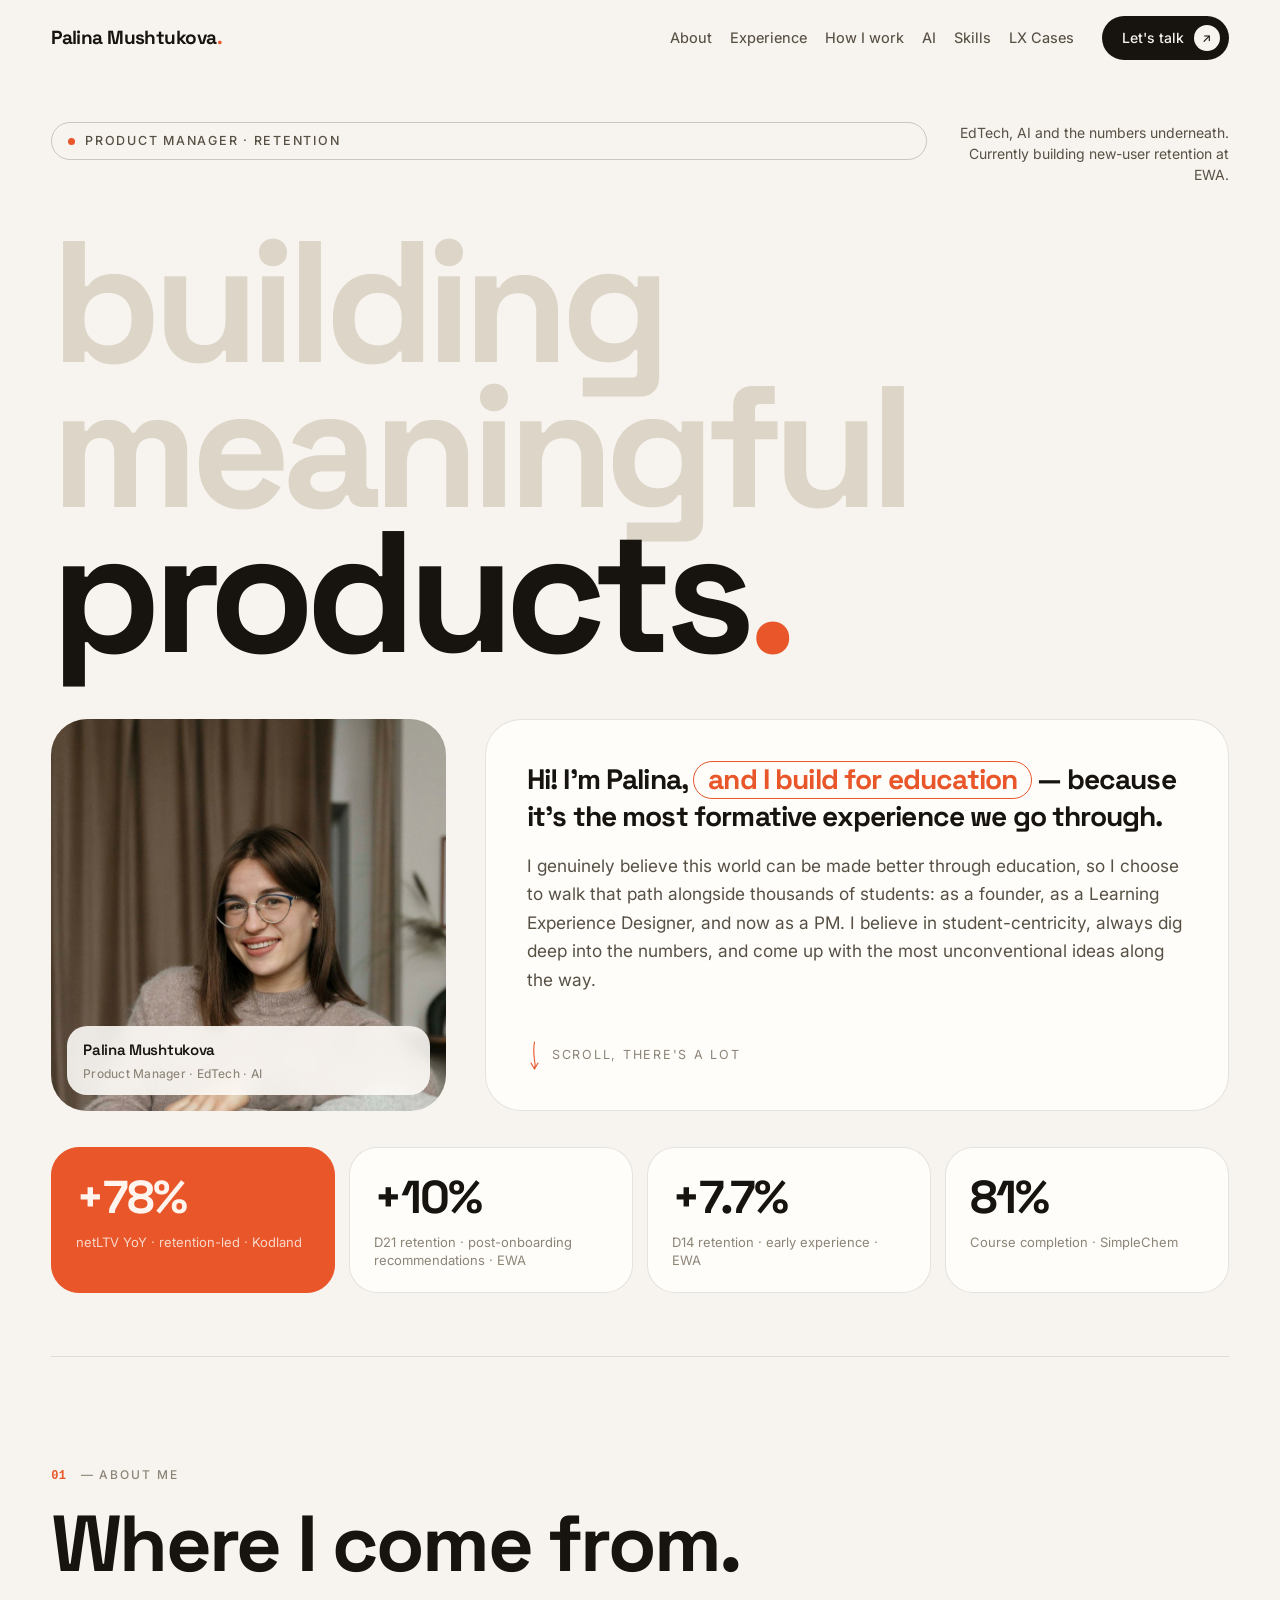
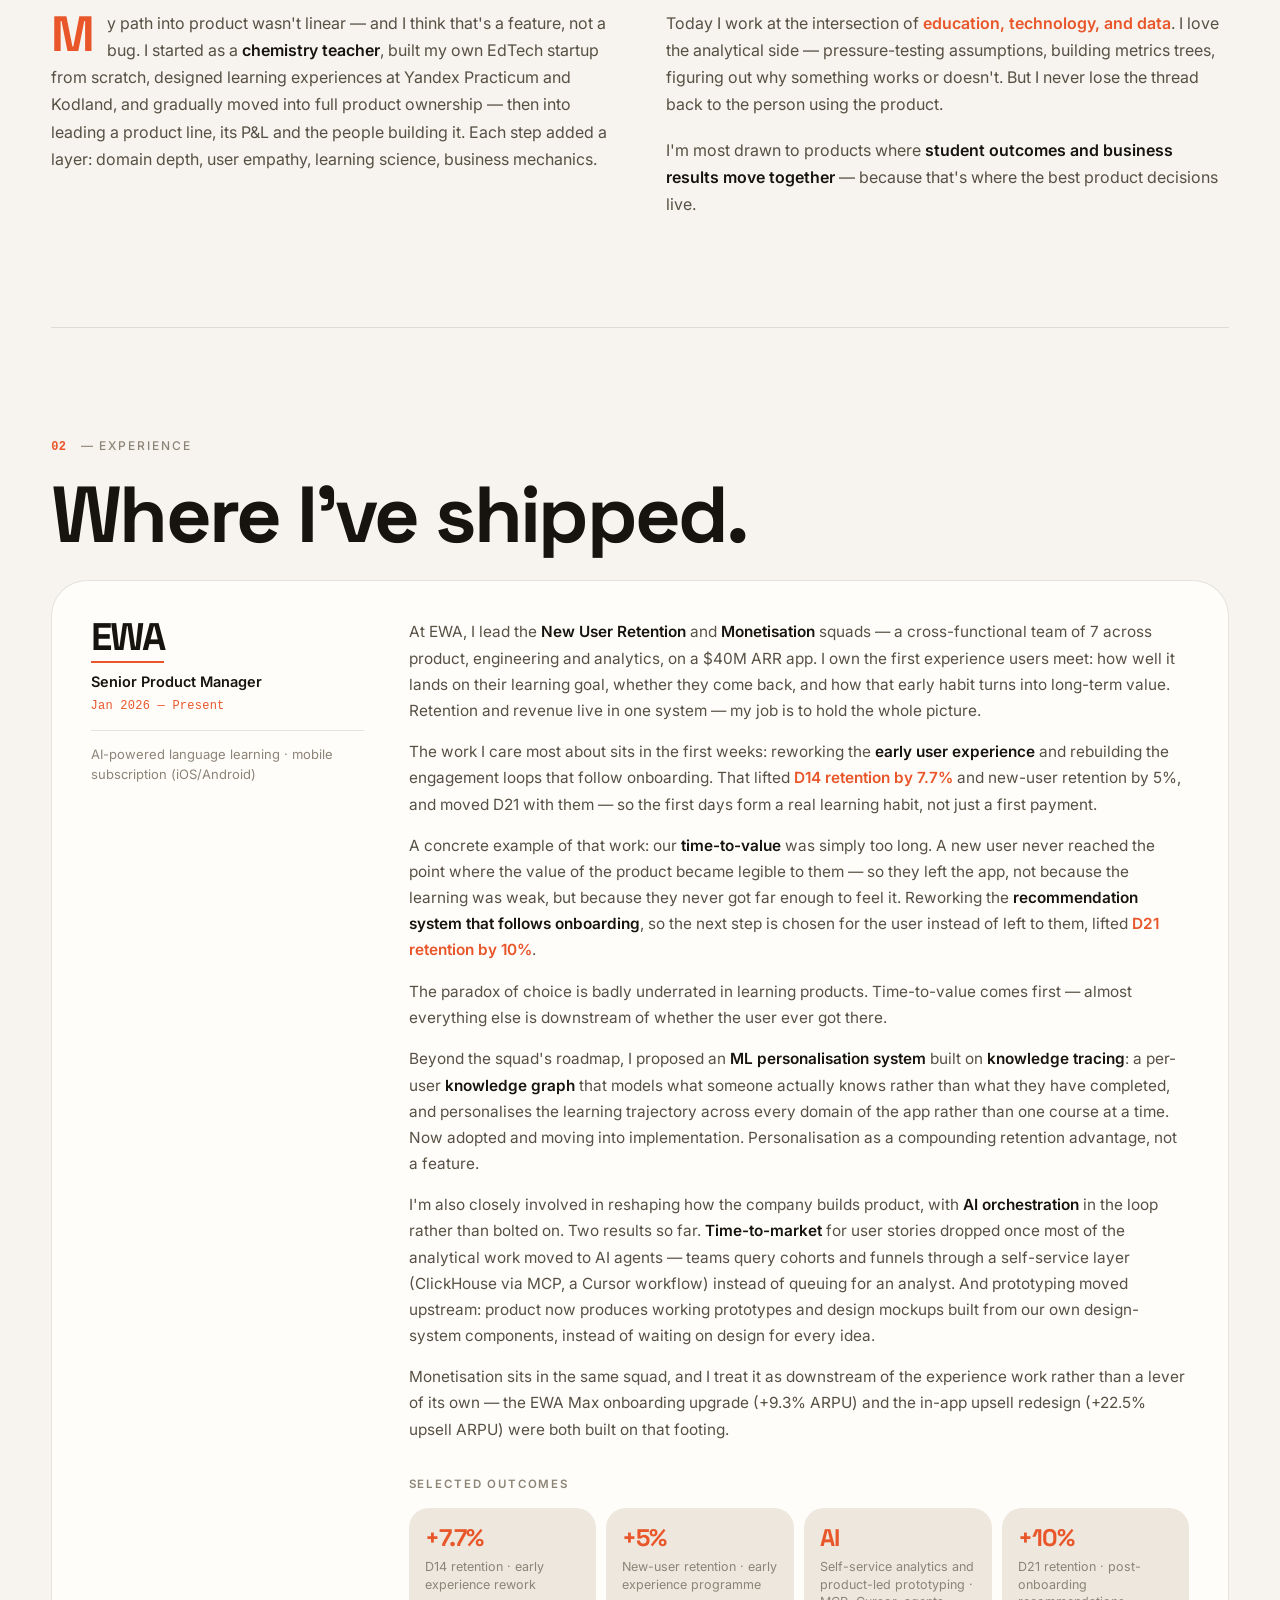
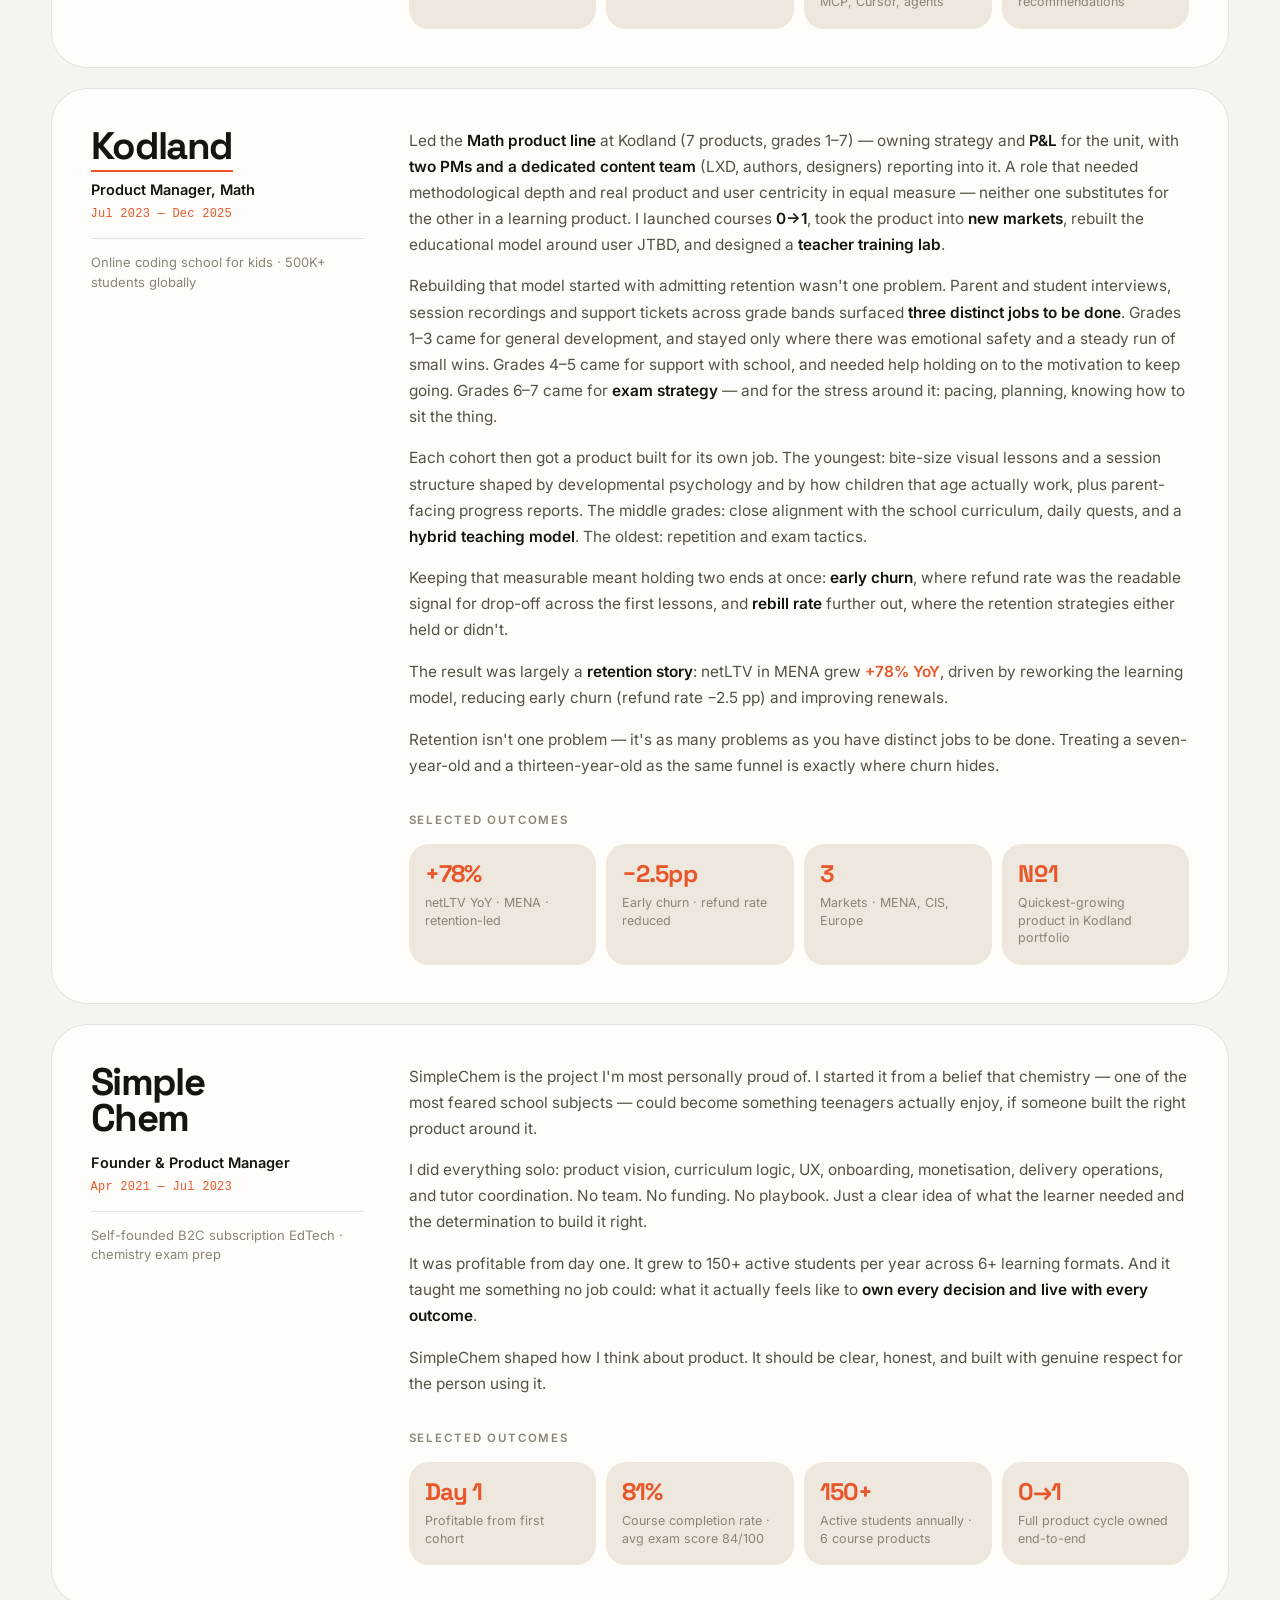
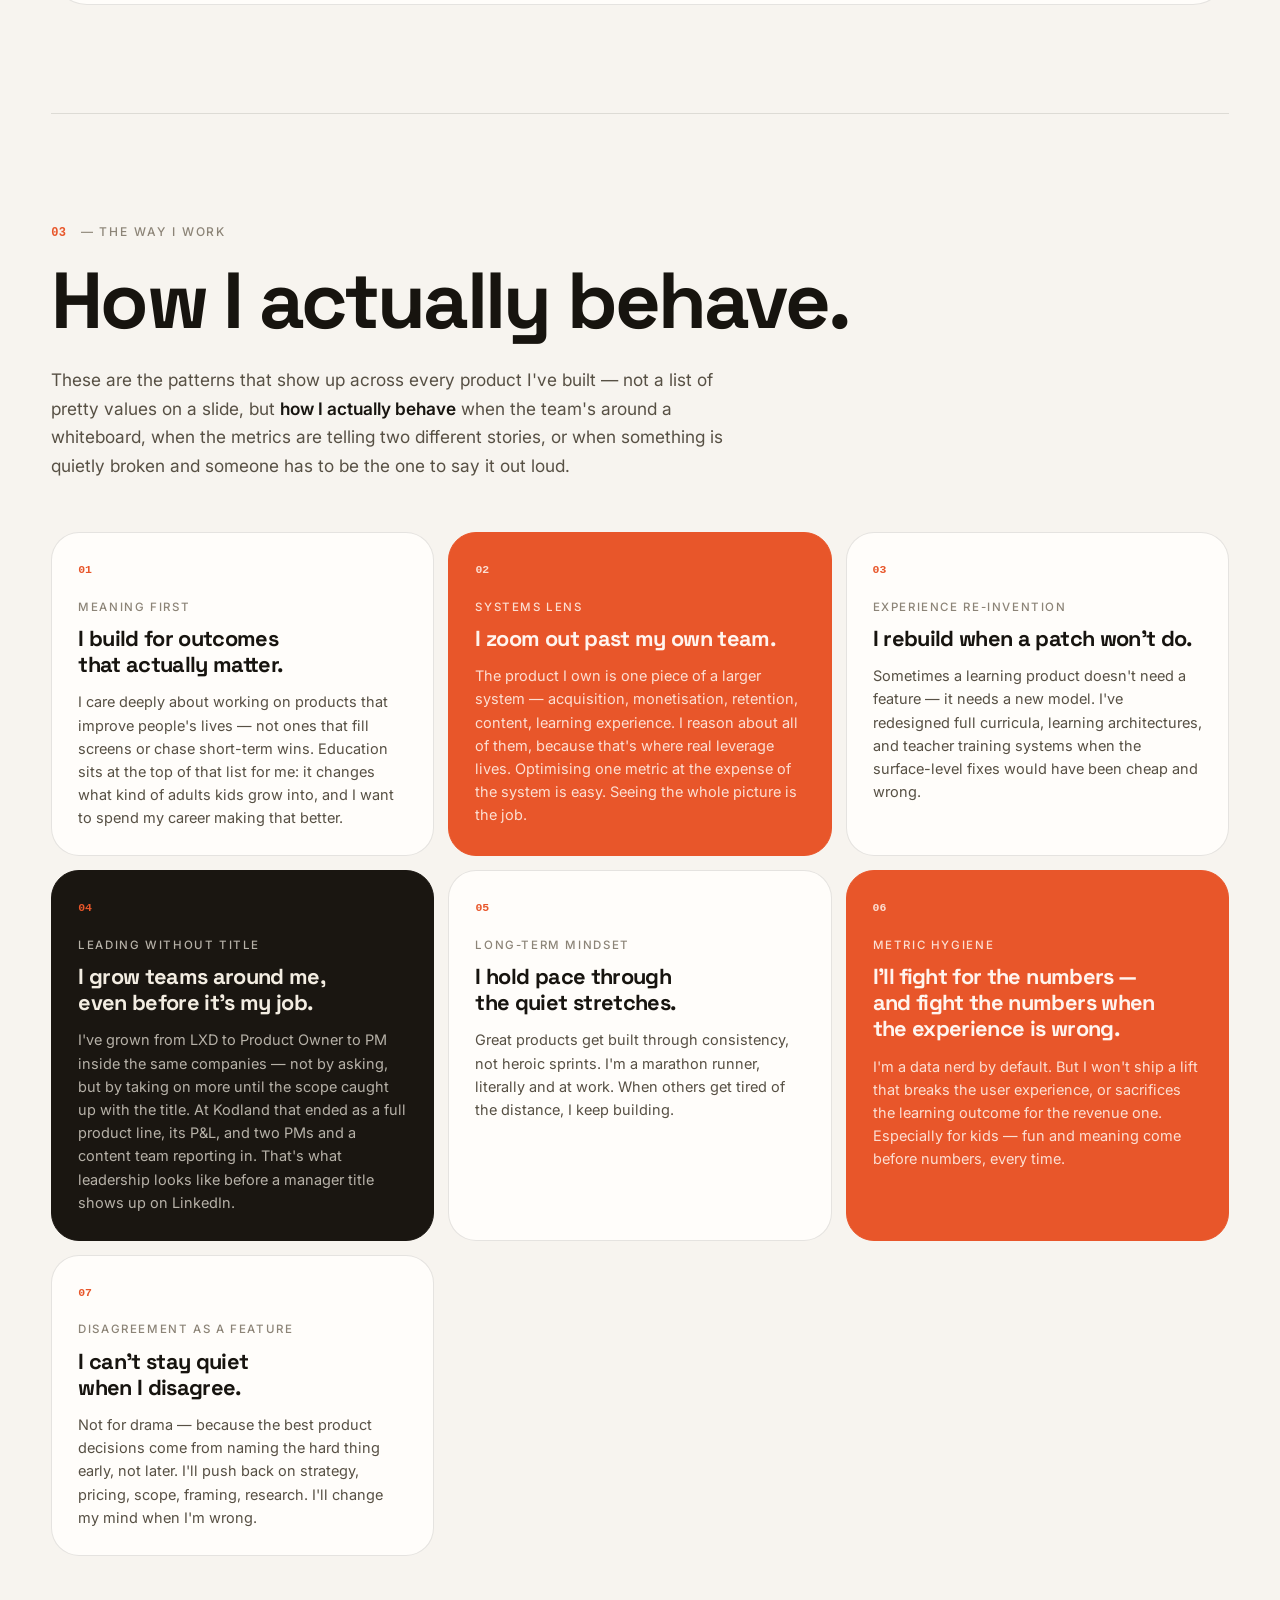
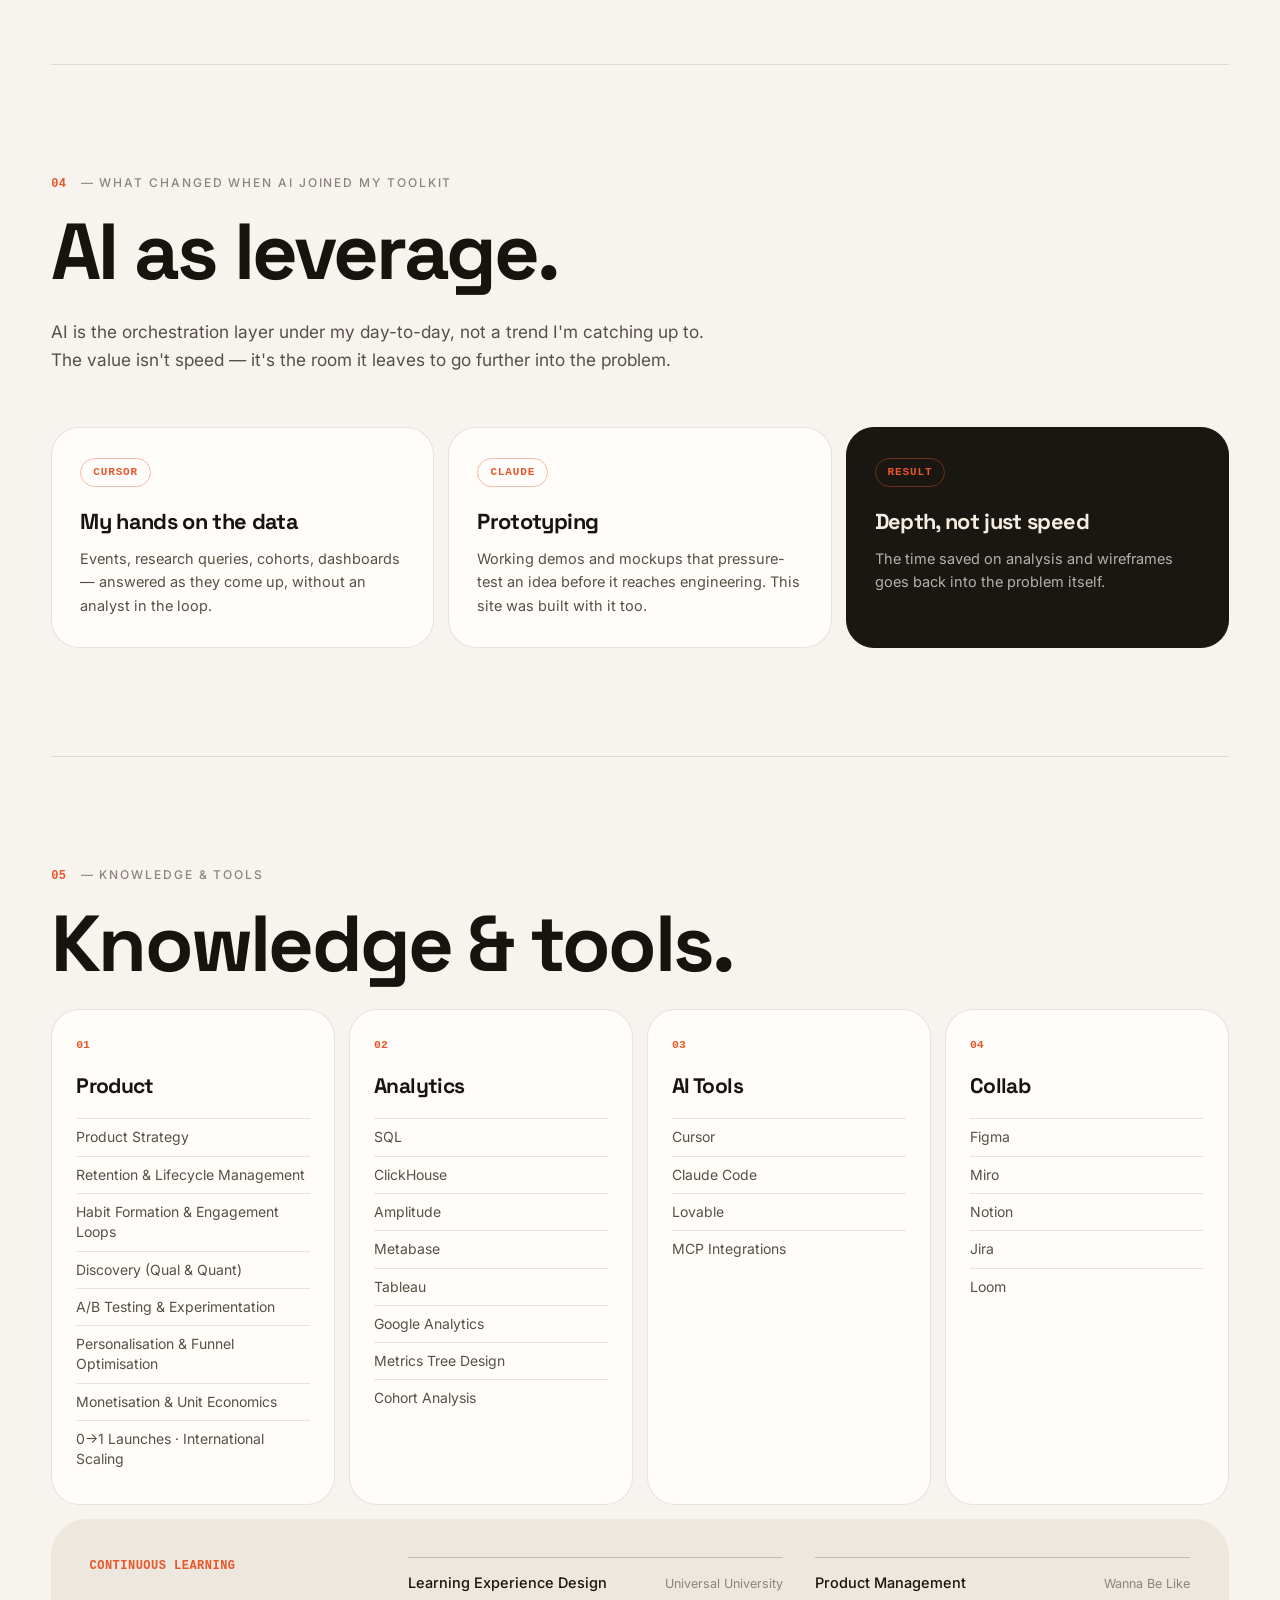
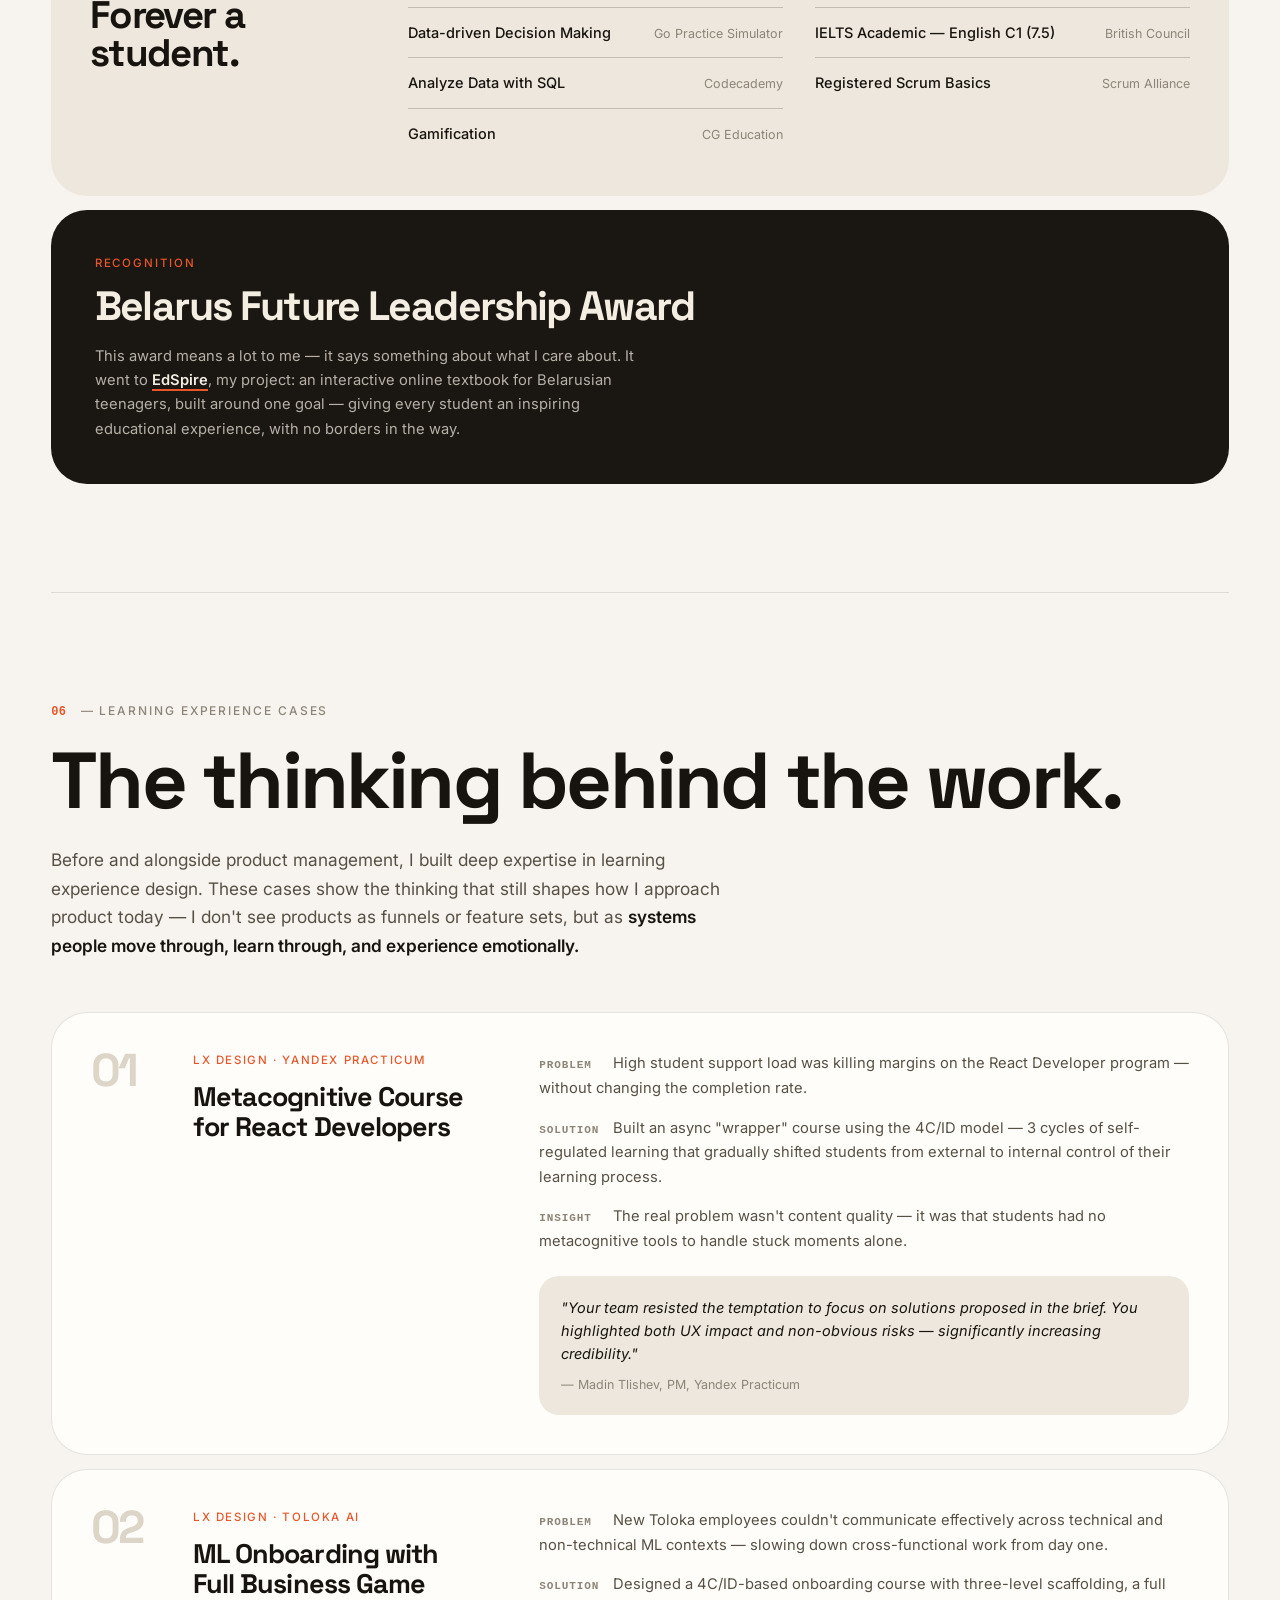
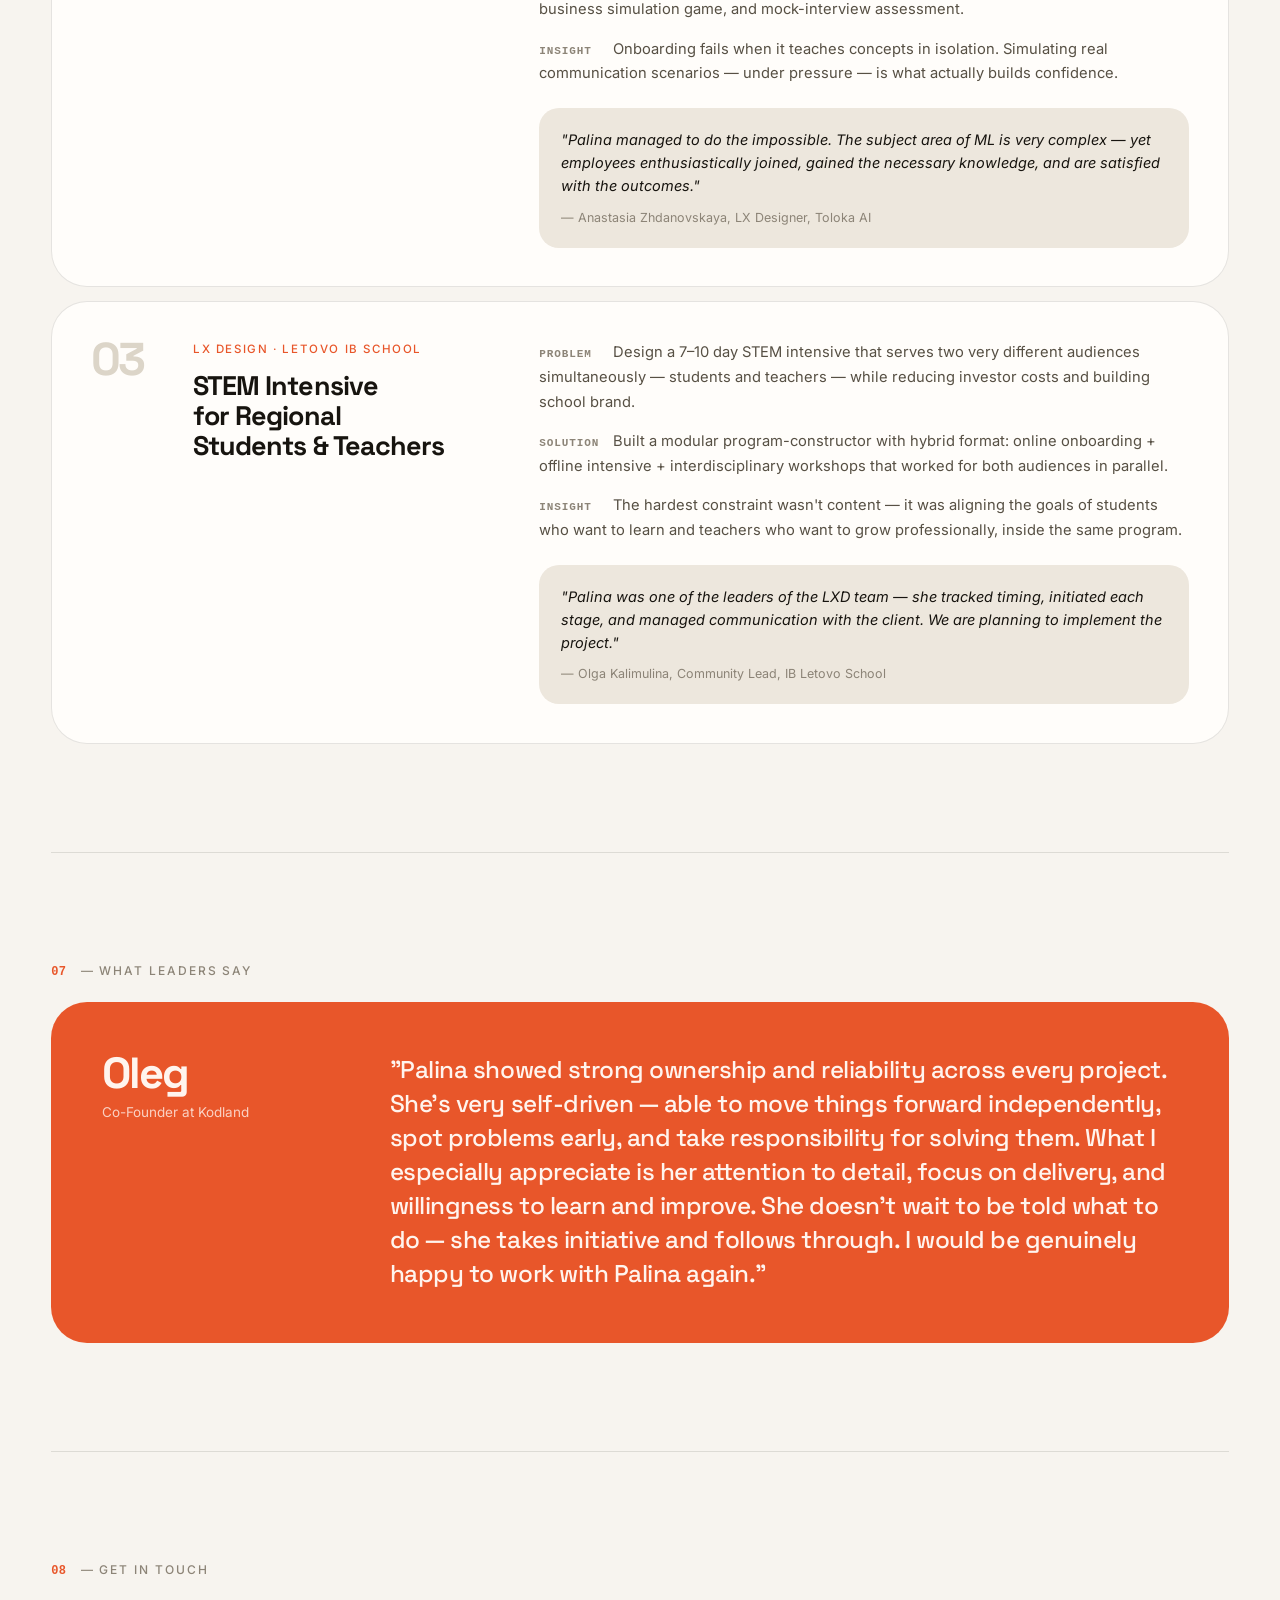
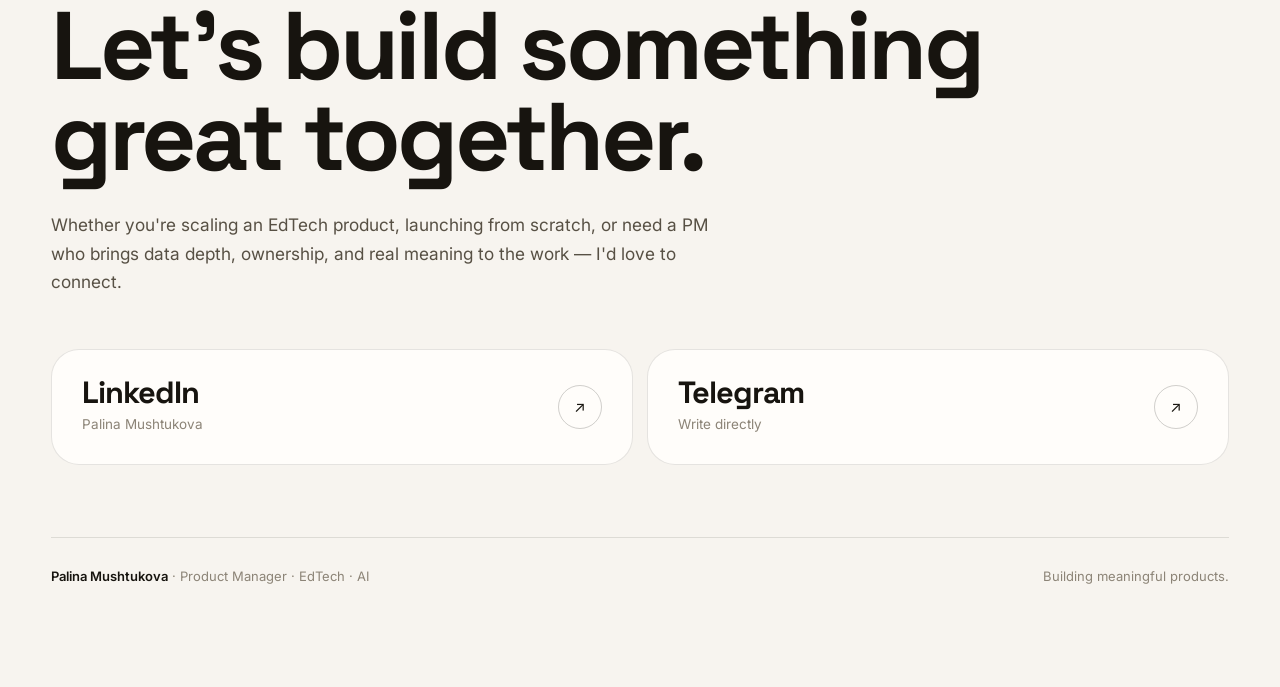
==== commit 779d8776: "Align markets and Kodland title with CV and LinkedIn - markets corrected from 5 (LATAM, MENA, Asia, " ====
--- a/index.html
+++ b/index.html
@@ -1073,7 +1073,7 @@
 }
 
 
-</style></head><body><header class="topnav"><div class="topnav-inner"><a href="#top" class="brand">Palina Mushtukova<span class="dot">.</span></a><nav class=""><a href="#about">About</a><a href="#experience">Experience</a><a href="#operate">How I work</a><a href="#ai">AI</a><a href="#skills">Skills</a><a href="#cases">LX Cases</a></nav><a href="#contact" class="cta">Let&#x27;s talk <span class="glyph" aria-hidden="true">↗</span></a><button class="burger" aria-label="Open menu" aria-expanded="false"><svg viewBox="0 0 24 24" fill="none" stroke="currentColor" stroke-width="2" stroke-linecap="round"><path d="M4 8 L20 8"></path><path d="M4 16 L20 16"></path></svg></button></div></header><main class="page"><section class="hero section" id="top"><div class="hero-top"><div class="hero-eyebrow"><span class="pulse" aria-hidden="true"></span>Product Manager · Retention</div><div class="hero-note">EdTech, AI and the numbers underneath.<br/>Currently building new-user retention at EWA.<a class="cta" href="#contact">Let&#x27;s talk <span class="glyph" aria-hidden="true">↗</span></a></div></div><h1 class="hero-title"><span class="ghost">building</span><span class="ghost">meaningful</span><span class="solid">products<em>.</em></span></h1><div class="hero-band"><div class="portrait-card"><div class="portrait-frame" style="background-image:url(assets/portrait.jpg)" role="img" aria-label="Portrait of Palina Mushtukova"></div><div class="portrait-caption">Palina Mushtukova<small>Product Manager · EdTech · AI</small></div></div><div class="hero-copy"><div class="lead-in">Hi! I&#x27;m Palina, <span class="mark">and I build for education</span> — because it&#x27;s the most formative experience we go through.</div><p>I genuinely believe this world can be made better through education, so I choose to walk that path alongside thousands of students: as a founder, as a Learning Experience Designer, and now as a PM. I believe in student-centricity, always dig deep into the numbers, and come up with the most unconventional ideas along the way.</p><div class="hero-scroll"><svg class="arrow" viewBox="0 0 30 60" fill="none" stroke="var(--accent)" stroke-width="2.2" stroke-linecap="round"><path d="M15 4 Q 12 20, 15 40 T 15 54"></path><path d="M8 46 L 15 58 L 22 46"></path></svg><span>scroll, there&#x27;s a lot</span></div></div></div><div class="stats"><div class="stat"><div class="num">+78%</div><div class="lbl">netLTV YoY · retention-led · Kodland</div></div><div class="stat"><div class="num">+10%</div><div class="lbl">D21 retention · post-onboarding recommendations · EWA</div></div><div class="stat"><div class="num">+7.7%</div><div class="lbl">D14 retention · early experience · EWA</div></div><div class="stat"><div class="num">81%</div><div class="lbl">Course completion · SimpleChem</div></div></div></section><section class="section about-section" id="about"><div class="section-label"><b>01</b> — About me</div><h2 class="section-title">Where I come from.</h2><div class="about-copy"><p>My path into product wasn&#x27;t linear — and I think that&#x27;s a feature, not a bug. I started as a <strong>chemistry teacher</strong>, built my own EdTech startup from scratch, designed learning experiences at Yandex Practicum and Kodland, and gradually moved into full product ownership — then into leading a product line, its P&amp;L and the people building it. Each step added a layer: domain depth, user empathy, learning science, business mechanics.</p><p>Today I work at the intersection of <span class="highlight">education, technology, and data</span>. I love the analytical side — pressure-testing assumptions, building metrics trees, figuring out why something works or doesn&#x27;t. But I never lose the thread back to the person using the product.</p><p>I&#x27;m most drawn to products where <strong>student outcomes and business results move together</strong> — because that&#x27;s where the best product decisions live.</p></div></section><section class="section" id="experience"><div class="section-label"><b>02</b> — Experience</div><h2 class="section-title">Where I&#x27;ve shipped.</h2><div class="xp-block"><div class="xp-meta"><div class="co"><a href="https://appewa.com/?language=en" target="_blank" rel="noopener noreferrer" class="co-link">EWA</a></div><div class="role">Senior Product Manager</div><div class="when">Jan 2026 — Present</div><div class="context">AI-powered language learning · mobile subscription (iOS/Android)</div></div><div class="xp-body"><p>At EWA, I lead the <strong>New User Retention</strong> and <strong>Monetisation</strong> squads — a cross-functional team of 7 across product, engineering and analytics, on a $40M ARR app. I own the first experience users meet: how well it lands on their learning goal, whether they come back, and how that early habit turns into long-term value. Retention and revenue live in one system — my job is to hold the whole picture.</p><p>The work I care most about sits in the first weeks: reworking the <strong>early user experience</strong> and rebuilding the engagement loops that follow onboarding. That lifted <span class="highlight">D14 retention by 7.7%</span> and new-user retention by 5%, and moved D21 with them — so the first days form a real learning habit, not just a first payment.</p><p>A concrete example of that work: our <strong>time-to-value</strong> was simply too long. A new user never reached the point where the value of the product became legible to them — so they left the app, not because the learning was weak, but because they never got far enough to feel it. Reworking the <strong>recommendation system that follows onboarding</strong>, so the next step is chosen for the user instead of left to them, lifted <span class="highlight">D21 retention by 10%</span>.</p><p>The paradox of choice is badly underrated in learning products. Time-to-value comes first — almost everything else is downstream of whether the user ever got there.</p><p>Beyond the squad&#x27;s roadmap, I proposed an <strong>ML personalisation system</strong> built on <strong>knowledge tracing</strong>: a per-user <strong>knowledge graph</strong> that models what someone actually knows rather than what they have completed, and personalises the learning trajectory across every domain of the app rather than one course at a time. Now adopted and moving into implementation. Personalisation as a compounding retention advantage, not a feature.</p><p>I&#x27;m also closely involved in reshaping how the company builds product, with <strong>AI orchestration</strong> in the loop rather than bolted on. Two results so far. <strong>Time-to-market</strong> for user stories dropped once most of the analytical work moved to AI agents — teams query cohorts and funnels through a self-service layer (ClickHouse via MCP, a Cursor workflow) instead of queuing for an analyst. And prototyping moved upstream: product now produces working prototypes and design mockups built from our own design-system components, instead of waiting on design for every idea.</p><p>Monetisation sits in the same squad, and I treat it as downstream of the experience work rather than a lever of its own — the EWA Max onboarding upgrade (+9.3% ARPU) and the in-app upsell redesign (+22.5% upsell ARPU) were both built on that footing.</p><h4>Selected outcomes</h4><div class="xp-outcomes"><div class="outcome"><div class="v">+7.7%</div><div class="d">D14 retention · early experience rework</div></div><div class="outcome"><div class="v">+5%</div><div class="d">New-user retention · early experience programme</div></div><div class="outcome"><div class="v">AI</div><div class="d">Self-service analytics and product-led prototyping · MCP, Cursor, agents</div></div><div class="outcome"><div class="v">+10%</div><div class="d">D21 retention · post-onboarding recommendations</div></div></div></div></div><div class="xp-block"><div class="xp-meta"><div class="co"><a href="https://www.kodland.org/" target="_blank" rel="noopener noreferrer" class="co-link">Kodland</a></div><div class="role">Product Owner → Product Lead, Math</div><div class="when">Jul 2023 — Dec 2025</div><div class="context">Online coding school for kids · 500K+ students globally</div></div><div class="xp-body"><p>Led the <strong>Math product line</strong> at Kodland (7 products, grades 1–7) — owning strategy and <strong>P&amp;L</strong> for the unit, with <strong>two PMs and a dedicated content team</strong> (LXD, authors, designers) reporting into it. A role that needed methodological depth and real product and user centricity in equal measure — neither one substitutes for the other in a learning product. I launched courses <strong>0→1</strong>, took the product into <strong>new markets</strong>, rebuilt the educational model around user JTBD, and designed a <strong>teacher training lab</strong>.</p><p>Rebuilding that model started with admitting retention wasn&#x27;t one problem. Parent and student interviews, session recordings and support tickets across grade bands surfaced <strong>three distinct jobs to be done</strong>. Grades 1–3 came for general development, and stayed only where there was emotional safety and a steady run of small wins. Grades 4–5 came for support with school, and needed help holding on to the motivation to keep going. Grades 6–7 came for <strong>exam strategy</strong> — and for the stress around it: pacing, planning, knowing how to sit the thing.</p><p>Each cohort then got a product built for its own job. The youngest: bite-size visual lessons and a session structure shaped by developmental psychology and by how children that age actually work, plus parent-facing progress reports. The middle grades: close alignment with the school curriculum, daily quests, and a <strong>hybrid teaching model</strong>. The oldest: repetition and exam tactics.</p><p>Keeping that measurable meant holding two ends at once: <strong>early churn</strong>, where refund rate was the readable signal for drop-off across the first lessons, and <strong>rebill rate</strong> further out, where the retention strategies either held or didn&#x27;t.</p><p>The result was largely a <strong>retention story</strong>: netLTV in MENA grew <span class="highlight">+78% YoY</span>, driven by reworking the learning model, reducing early churn (refund rate −2.5 pp) and improving renewals.</p><p>Retention isn&#x27;t one problem — it&#x27;s as many problems as you have distinct jobs to be done. Treating a seven-year-old and a thirteen-year-old as the same funnel is exactly where churn hides.</p><h4>Selected outcomes</h4><div class="xp-outcomes"><div class="outcome"><div class="v">+78%</div><div class="d">netLTV YoY · MENA · retention-led</div></div><div class="outcome"><div class="v">−2.5pp</div><div class="d">Early churn · refund rate reduced</div></div><div class="outcome"><div class="v">5</div><div class="d">Markets launched · LATAM, MENA, Asia, Europe, CIS</div></div><div class="outcome"><div class="v">№1</div><div class="d">Quickest-growing product in Kodland portfolio</div></div></div></div></div><div class="xp-block"><div class="xp-meta"><div class="co">Simple<br/>Chem</div><div class="role">Founder &amp; Product Manager</div><div class="when">Apr 2021 — Jul 2023</div><div class="context">Self-founded B2C subscription EdTech · chemistry exam prep</div></div><div class="xp-body"><p>SimpleChem is the project I&#x27;m most personally proud of. I started it from a belief that chemistry — one of the most feared school subjects — could become something teenagers actually enjoy, if someone built the right product around it.</p><p>I did everything solo: product vision, curriculum logic, UX, onboarding, monetisation, delivery operations, and tutor coordination. No team. No funding. No playbook. Just a clear idea of what the learner needed and the determination to build it right.</p><p>It was profitable from day one. It grew to 150+ active students per year across 6+ learning formats. And it taught me something no job could: what it actually feels like to <strong>own every decision and live with every outcome</strong>.</p><p>SimpleChem shaped how I think about product. It should be clear, honest, and built with genuine respect for the person using it.</p><h4>Selected outcomes</h4><div class="xp-outcomes"><div class="outcome"><div class="v">Day 1</div><div class="d">Profitable from first cohort</div></div><div class="outcome"><div class="v">81%</div><div class="d">Course completion rate · avg exam score 84/100</div></div><div class="outcome"><div class="v">150+</div><div class="d">Active students annually · 6 course products</div></div><div class="outcome"><div class="v">0→1</div><div class="d">Full product cycle owned end-to-end</div></div></div></div></div></section><section class="section" id="operate"><div class="section-label"><b>03</b> — The way I work</div><h2 class="section-title">How I actually behave.</h2><p class="section-lead">These are the patterns that show up across every product I&#x27;ve built — not a list of pretty values on a slide, but <strong>how I actually behave</strong> when the team&#x27;s around a whiteboard, when the metrics are telling two different stories, or when something is quietly broken and someone has to be the one to say it out loud.</p><div class="principles"><div class="principle"><div class="num">01</div><div class="tag">Meaning first</div><h3>I build for outcomes that actually matter.</h3><p>I care deeply about working on products that improve people&#x27;s lives — not ones that fill screens or chase short-term wins. Education sits at the top of that list for me: it changes what kind of adults kids grow into, and I want to spend my career making that better.</p></div><div class="principle is-accent"><div class="num">02</div><div class="tag">Systems lens</div><h3>I zoom out past my own team.</h3><p>The product I own is one piece of a larger system — acquisition, monetisation, retention, content, learning experience. I reason about all of them, because that&#x27;s where real leverage lives. Optimising one metric at the expense of the system is easy. Seeing the whole picture is the job.</p></div><div class="principle"><div class="num">03</div><div class="tag">Experience re-invention</div><h3>I rebuild when a patch won&#x27;t do.</h3><p>Sometimes a learning product doesn&#x27;t need a feature — it needs a new model. I&#x27;ve redesigned full curricula, learning architectures, and teacher training systems when the surface-level fixes would have been cheap and wrong.</p></div><div class="principle is-slab"><div class="num">04</div><div class="tag">Leading without title</div><h3>I grow teams around me, even before it&#x27;s my job.</h3><p>I&#x27;ve grown from LXD to Product Owner to Product Lead inside the same companies — not by asking, but by taking on more until the scope caught up with the title. At Kodland that ended as a full product line, its P&amp;L, and two PMs and a content team reporting in. That&#x27;s what leadership looks like before a manager title shows up on LinkedIn.</p></div><div class="principle"><div class="num">05</div><div class="tag">Long-term mindset</div><h3>I hold pace through the quiet stretches.</h3><p>Great products get built through consistency, not heroic sprints. I&#x27;m a marathon runner, literally and at work. When others get tired of the distance, I keep building.</p></div><div class="principle is-accent"><div class="num">06</div><div class="tag">Metric hygiene</div><h3>I&#x27;ll fight for the numbers — and fight the numbers when the experience is wrong.</h3><p>I&#x27;m a data nerd by default. But I won&#x27;t ship a lift that breaks the user experience, or sacrifices the learning outcome for the revenue one. Especially for kids — fun and meaning come before numbers, every time.</p></div><div class="principle"><div class="num">07</div><div class="tag">Disagreement as a feature</div><h3>I can&#x27;t stay quiet when I disagree.</h3><p>Not for drama — because the best product decisions come from naming the hard thing early, not later. I&#x27;ll push back on strategy, pricing, scope, framing, research. I&#x27;ll change my mind when I&#x27;m wrong.</p></div></div></section><section class="section" id="ai"><div class="section-label"><b>04</b> — What changed when AI joined my toolkit</div><h2 class="section-title">AI as leverage.</h2><p class="section-lead">AI is the orchestration layer under my day-to-day, not a trend I&#x27;m catching up to. The value isn&#x27;t speed — it&#x27;s the room it leaves to go further into the problem.</p><div class="ai-grid"><div class="ai-card"><div class="kicker">Cursor</div><h4>My hands on the data</h4><p>Events, research queries, cohorts, dashboards — answered as they come up, without an analyst in the loop.</p></div><div class="ai-card"><div class="kicker">Claude</div><h4>Prototyping</h4><p>Working demos and mockups that pressure-test an idea before it reaches engineering. This site was built with it too.</p></div><div class="ai-card is-slab"><div class="kicker">Result</div><h4>Depth, not just speed</h4><p>The time saved on analysis and wireframes goes back into the problem itself.</p></div></div></section><section class="section" id="skills"><div class="section-label"><b>05</b> — Knowledge &amp; Tools</div><h2 class="section-title">Knowledge &amp; tools.</h2><div class="skills-grid"><div class="skills-col"><div class="idx">01</div><div class="group">Product</div><ul><li>Product Strategy</li><li>Retention &amp; Lifecycle Management</li><li>Habit Formation &amp; Engagement Loops</li><li>Discovery (Qual &amp; Quant)</li><li>A/B Testing &amp; Experimentation</li><li>Personalisation &amp; Funnel Optimisation</li><li>Monetisation &amp; Unit Economics</li><li>0→1 Launches · International Scaling</li></ul></div><div class="skills-col"><div class="idx">02</div><div class="group">Analytics</div><ul><li>SQL</li><li>ClickHouse</li><li>Amplitude</li><li>Metabase</li><li>Tableau</li><li>Google Analytics</li><li>Metrics Tree Design</li><li>Cohort Analysis</li></ul></div><div class="skills-col"><div class="idx">03</div><div class="group">AI Tools</div><ul><li>Cursor</li><li>Claude Code</li><li>Lovable</li><li>MCP Integrations</li></ul></div><div class="skills-col"><div class="idx">04</div><div class="group">Collab</div><ul><li>Figma</li><li>Miro</li><li>Notion</li><li>Jira</li><li>Loom</li></ul></div></div><div class="learning"><div><div class="section-label"><b>Continuous learning</b></div><h3>Forever a student.</h3></div><div class="courses"><div class="course"><div class="c-name">Learning Experience Design</div><div class="c-where">Universal University</div></div><div class="course"><div class="c-name">Product Management</div><div class="c-where">Wanna Be Like</div></div><div class="course"><div class="c-name">Data-driven Decision Making</div><div class="c-where">Go Practice Simulator</div></div><div class="course"><div class="c-name">IELTS Academic — English C1 (7.5)</div><div class="c-where">British Council</div></div><div class="course"><div class="c-name">Analyze Data with SQL</div><div class="c-where">Codecademy</div></div><div class="course"><div class="c-name">Registered Scrum Basics</div><div class="c-where">Scrum Alliance</div></div><div class="course"><div class="c-name">Gamification</div><div class="c-where">CG Education</div></div></div></div><div class="award"><div class="award-text"><div class="a-tag">Recognition</div><h3>Belarus Future Leadership Award</h3><p>This award means a lot to me — it says something about what I care about. It went to <strong><a class="award-link" href="https://edspire.by/" target="_blank" rel="noopener noreferrer">EdSpire</a></strong>, my project: an interactive online textbook for Belarusian teenagers, built around one goal — giving every student an inspiring educational experience, with no borders in the way.</p></div></div></section><section class="section" id="cases"><div class="section-label"><b>06</b> — Learning Experience Cases</div><h2 class="section-title">The thinking behind the work.</h2><p class="section-lead">Before and alongside product management, I built deep expertise in learning experience design. These cases show the thinking that still shapes how I approach product today — I don&#x27;t see products as funnels or feature sets, but as <strong>systems people move through, learn through, and experience emotionally.</strong></p><div class="case-list"><div class="case"><div class="c-num">01</div><div class="c-title"><div class="c-head">LX Design · Yandex Practicum</div><h3>Metacognitive Course for React Developers</h3></div><div class="c-body"><p><span class="lbl">Problem </span>High student support load was killing margins on the React Developer program — without changing the completion rate.</p><p><span class="lbl">Solution </span>Built an async &quot;wrapper&quot; course using the 4C/ID model — 3 cycles of self-regulated learning that gradually shifted students from external to internal control of their learning process.</p><p><span class="lbl">Insight </span>The real problem wasn&#x27;t content quality — it was that students had no metacognitive tools to handle stuck moments alone.</p><blockquote>&quot;Your team resisted the temptation to focus on solutions proposed in the brief. You highlighted both UX impact and non-obvious risks — significantly increasing credibility.&quot;<cite>— Madin Tlishev, PM, Yandex Practicum</cite></blockquote></div></div><div class="case"><div class="c-num">02</div><div class="c-title"><div class="c-head">LX Design · Toloka AI</div><h3>ML Onboarding with Full Business Game</h3></div><div class="c-body"><p><span class="lbl">Problem </span>New Toloka employees couldn&#x27;t communicate effectively across technical and non-technical ML contexts — slowing down cross-functional work from day one.</p><p><span class="lbl">Solution </span>Designed a 4C/ID-based onboarding course with three-level scaffolding, a full business simulation game, and mock-interview assessment.</p><p><span class="lbl">Insight </span>Onboarding fails when it teaches concepts in isolation. Simulating real communication scenarios — under pressure — is what actually builds confidence.</p><blockquote>&quot;Palina managed to do the impossible. The subject area of ML is very complex — yet employees enthusiastically joined, gained the necessary knowledge, and are satisfied with the outcomes.&quot;<cite>— Anastasia Zhdanovskaya, LX Designer, Toloka AI</cite></blockquote></div></div><div class="case"><div class="c-num">03</div><div class="c-title"><div class="c-head">LX Design · Letovo IB School</div><h3>STEM Intensive for Regional Students &amp; Teachers</h3></div><div class="c-body"><p><span class="lbl">Problem </span>Design a 7–10 day STEM intensive that serves two very different audiences simultaneously — students and teachers — while reducing investor costs and building school brand.</p><p><span class="lbl">Solution </span>Built a modular program-constructor with hybrid format: online onboarding + offline intensive + interdisciplinary workshops that worked for both audiences in parallel.</p><p><span class="lbl">Insight </span>The hardest constraint wasn&#x27;t content — it was aligning the goals of students who want to learn and teachers who want to grow professionally, inside the same program.</p><blockquote>&quot;Palina was one of the leaders of the LXD team — she tracked timing, initiated each stage, and managed communication with the client. We are planning to implement the project.&quot;<cite>— Olga Kalimulina, Community Lead, IB Letovo School</cite></blockquote></div></div></div></section><section class="section" id="testimonial"><div class="section-label"><b>07</b> — What leaders say</div><div class="testi"><div class="who"><div class="name">Oleg</div><div class="role">Co-Founder at Kodland</div></div><div><q>&quot;Palina showed strong ownership and reliability across every project. She&#x27;s very self-driven — able to move things forward independently, spot problems early, and take responsibility for solving them. What I especially appreciate is her attention to detail, focus on delivery, and willingness to learn and improve. She doesn&#x27;t wait to be told what to do — she takes initiative and follows through. I would be genuinely happy to work with Palina again.&quot;</q></div></div></section><section class="section" id="contact"><div class="section-label"><b>08</b> — Get in touch</div><h2 class="section-title contact-title">Let&#x27;s build something great together.</h2><p class="section-lead">Whether you&#x27;re scaling an EdTech product, launching from scratch, or need a PM who brings data depth, ownership, and real meaning to the work — I&#x27;d love to connect.</p><div class="contact-links"><a class="link-card" href="https://www.linkedin.com/in/palina-mushtukova/" target="_blank" rel="noopener"><div><div class="l-name">LinkedIn</div><div class="l-handle">Palina Mushtukova</div></div><div class="l-arrow">↗</div></a><a class="link-card" href="https://t.me/palina_mushtukova" target="_blank" rel="noopener"><div><div class="l-name">Telegram</div><div class="l-handle">Write directly</div></div><div class="l-arrow">↗</div></a></div><div class="footer"><div><b>Palina Mushtukova</b> · Product Manager · EdTech · AI</div><div>Building meaningful products.</div></div></section></main><script>
+</style></head><body><header class="topnav"><div class="topnav-inner"><a href="#top" class="brand">Palina Mushtukova<span class="dot">.</span></a><nav class=""><a href="#about">About</a><a href="#experience">Experience</a><a href="#operate">How I work</a><a href="#ai">AI</a><a href="#skills">Skills</a><a href="#cases">LX Cases</a></nav><a href="#contact" class="cta">Let&#x27;s talk <span class="glyph" aria-hidden="true">↗</span></a><button class="burger" aria-label="Open menu" aria-expanded="false"><svg viewBox="0 0 24 24" fill="none" stroke="currentColor" stroke-width="2" stroke-linecap="round"><path d="M4 8 L20 8"></path><path d="M4 16 L20 16"></path></svg></button></div></header><main class="page"><section class="hero section" id="top"><div class="hero-top"><div class="hero-eyebrow"><span class="pulse" aria-hidden="true"></span>Product Manager · Retention</div><div class="hero-note">EdTech, AI and the numbers underneath.<br/>Currently building new-user retention at EWA.<a class="cta" href="#contact">Let&#x27;s talk <span class="glyph" aria-hidden="true">↗</span></a></div></div><h1 class="hero-title"><span class="ghost">building</span><span class="ghost">meaningful</span><span class="solid">products<em>.</em></span></h1><div class="hero-band"><div class="portrait-card"><div class="portrait-frame" style="background-image:url(assets/portrait.jpg)" role="img" aria-label="Portrait of Palina Mushtukova"></div><div class="portrait-caption">Palina Mushtukova<small>Product Manager · EdTech · AI</small></div></div><div class="hero-copy"><div class="lead-in">Hi! I&#x27;m Palina, <span class="mark">and I build for education</span> — because it&#x27;s the most formative experience we go through.</div><p>I genuinely believe this world can be made better through education, so I choose to walk that path alongside thousands of students: as a founder, as a Learning Experience Designer, and now as a PM. I believe in student-centricity, always dig deep into the numbers, and come up with the most unconventional ideas along the way.</p><div class="hero-scroll"><svg class="arrow" viewBox="0 0 30 60" fill="none" stroke="var(--accent)" stroke-width="2.2" stroke-linecap="round"><path d="M15 4 Q 12 20, 15 40 T 15 54"></path><path d="M8 46 L 15 58 L 22 46"></path></svg><span>scroll, there&#x27;s a lot</span></div></div></div><div class="stats"><div class="stat"><div class="num">+78%</div><div class="lbl">netLTV YoY · retention-led · Kodland</div></div><div class="stat"><div class="num">+10%</div><div class="lbl">D21 retention · post-onboarding recommendations · EWA</div></div><div class="stat"><div class="num">+7.7%</div><div class="lbl">D14 retention · early experience · EWA</div></div><div class="stat"><div class="num">81%</div><div class="lbl">Course completion · SimpleChem</div></div></div></section><section class="section about-section" id="about"><div class="section-label"><b>01</b> — About me</div><h2 class="section-title">Where I come from.</h2><div class="about-copy"><p>My path into product wasn&#x27;t linear — and I think that&#x27;s a feature, not a bug. I started as a <strong>chemistry teacher</strong>, built my own EdTech startup from scratch, designed learning experiences at Yandex Practicum and Kodland, and gradually moved into full product ownership — then into leading a product line, its P&amp;L and the people building it. Each step added a layer: domain depth, user empathy, learning science, business mechanics.</p><p>Today I work at the intersection of <span class="highlight">education, technology, and data</span>. I love the analytical side — pressure-testing assumptions, building metrics trees, figuring out why something works or doesn&#x27;t. But I never lose the thread back to the person using the product.</p><p>I&#x27;m most drawn to products where <strong>student outcomes and business results move together</strong> — because that&#x27;s where the best product decisions live.</p></div></section><section class="section" id="experience"><div class="section-label"><b>02</b> — Experience</div><h2 class="section-title">Where I&#x27;ve shipped.</h2><div class="xp-block"><div class="xp-meta"><div class="co"><a href="https://appewa.com/?language=en" target="_blank" rel="noopener noreferrer" class="co-link">EWA</a></div><div class="role">Senior Product Manager</div><div class="when">Jan 2026 — Present</div><div class="context">AI-powered language learning · mobile subscription (iOS/Android)</div></div><div class="xp-body"><p>At EWA, I lead the <strong>New User Retention</strong> and <strong>Monetisation</strong> squads — a cross-functional team of 7 across product, engineering and analytics, on a $40M ARR app. I own the first experience users meet: how well it lands on their learning goal, whether they come back, and how that early habit turns into long-term value. Retention and revenue live in one system — my job is to hold the whole picture.</p><p>The work I care most about sits in the first weeks: reworking the <strong>early user experience</strong> and rebuilding the engagement loops that follow onboarding. That lifted <span class="highlight">D14 retention by 7.7%</span> and new-user retention by 5%, and moved D21 with them — so the first days form a real learning habit, not just a first payment.</p><p>A concrete example of that work: our <strong>time-to-value</strong> was simply too long. A new user never reached the point where the value of the product became legible to them — so they left the app, not because the learning was weak, but because they never got far enough to feel it. Reworking the <strong>recommendation system that follows onboarding</strong>, so the next step is chosen for the user instead of left to them, lifted <span class="highlight">D21 retention by 10%</span>.</p><p>The paradox of choice is badly underrated in learning products. Time-to-value comes first — almost everything else is downstream of whether the user ever got there.</p><p>Beyond the squad&#x27;s roadmap, I proposed an <strong>ML personalisation system</strong> built on <strong>knowledge tracing</strong>: a per-user <strong>knowledge graph</strong> that models what someone actually knows rather than what they have completed, and personalises the learning trajectory across every domain of the app rather than one course at a time. Now adopted and moving into implementation. Personalisation as a compounding retention advantage, not a feature.</p><p>I&#x27;m also closely involved in reshaping how the company builds product, with <strong>AI orchestration</strong> in the loop rather than bolted on. Two results so far. <strong>Time-to-market</strong> for user stories dropped once most of the analytical work moved to AI agents — teams query cohorts and funnels through a self-service layer (ClickHouse via MCP, a Cursor workflow) instead of queuing for an analyst. And prototyping moved upstream: product now produces working prototypes and design mockups built from our own design-system components, instead of waiting on design for every idea.</p><p>Monetisation sits in the same squad, and I treat it as downstream of the experience work rather than a lever of its own — the EWA Max onboarding upgrade (+9.3% ARPU) and the in-app upsell redesign (+22.5% upsell ARPU) were both built on that footing.</p><h4>Selected outcomes</h4><div class="xp-outcomes"><div class="outcome"><div class="v">+7.7%</div><div class="d">D14 retention · early experience rework</div></div><div class="outcome"><div class="v">+5%</div><div class="d">New-user retention · early experience programme</div></div><div class="outcome"><div class="v">AI</div><div class="d">Self-service analytics and product-led prototyping · MCP, Cursor, agents</div></div><div class="outcome"><div class="v">+10%</div><div class="d">D21 retention · post-onboarding recommendations</div></div></div></div></div><div class="xp-block"><div class="xp-meta"><div class="co"><a href="https://www.kodland.org/" target="_blank" rel="noopener noreferrer" class="co-link">Kodland</a></div><div class="role">Product Manager, Math</div><div class="when">Jul 2023 — Dec 2025</div><div class="context">Online coding school for kids · 500K+ students globally</div></div><div class="xp-body"><p>Led the <strong>Math product line</strong> at Kodland (7 products, grades 1–7) — owning strategy and <strong>P&amp;L</strong> for the unit, with <strong>two PMs and a dedicated content team</strong> (LXD, authors, designers) reporting into it. A role that needed methodological depth and real product and user centricity in equal measure — neither one substitutes for the other in a learning product. I launched courses <strong>0→1</strong>, took the product into <strong>new markets</strong>, rebuilt the educational model around user JTBD, and designed a <strong>teacher training lab</strong>.</p><p>Rebuilding that model started with admitting retention wasn&#x27;t one problem. Parent and student interviews, session recordings and support tickets across grade bands surfaced <strong>three distinct jobs to be done</strong>. Grades 1–3 came for general development, and stayed only where there was emotional safety and a steady run of small wins. Grades 4–5 came for support with school, and needed help holding on to the motivation to keep going. Grades 6–7 came for <strong>exam strategy</strong> — and for the stress around it: pacing, planning, knowing how to sit the thing.</p><p>Each cohort then got a product built for its own job. The youngest: bite-size visual lessons and a session structure shaped by developmental psychology and by how children that age actually work, plus parent-facing progress reports. The middle grades: close alignment with the school curriculum, daily quests, and a <strong>hybrid teaching model</strong>. The oldest: repetition and exam tactics.</p><p>Keeping that measurable meant holding two ends at once: <strong>early churn</strong>, where refund rate was the readable signal for drop-off across the first lessons, and <strong>rebill rate</strong> further out, where the retention strategies either held or didn&#x27;t.</p><p>The result was largely a <strong>retention story</strong>: netLTV in MENA grew <span class="highlight">+78% YoY</span>, driven by reworking the learning model, reducing early churn (refund rate −2.5 pp) and improving renewals.</p><p>Retention isn&#x27;t one problem — it&#x27;s as many problems as you have distinct jobs to be done. Treating a seven-year-old and a thirteen-year-old as the same funnel is exactly where churn hides.</p><h4>Selected outcomes</h4><div class="xp-outcomes"><div class="outcome"><div class="v">+78%</div><div class="d">netLTV YoY · MENA · retention-led</div></div><div class="outcome"><div class="v">−2.5pp</div><div class="d">Early churn · refund rate reduced</div></div><div class="outcome"><div class="v">3</div><div class="d">Markets · MENA, CIS, Europe</div></div><div class="outcome"><div class="v">№1</div><div class="d">Quickest-growing product in Kodland portfolio</div></div></div></div></div><div class="xp-block"><div class="xp-meta"><div class="co">Simple<br/>Chem</div><div class="role">Founder &amp; Product Manager</div><div class="when">Apr 2021 — Jul 2023</div><div class="context">Self-founded B2C subscription EdTech · chemistry exam prep</div></div><div class="xp-body"><p>SimpleChem is the project I&#x27;m most personally proud of. I started it from a belief that chemistry — one of the most feared school subjects — could become something teenagers actually enjoy, if someone built the right product around it.</p><p>I did everything solo: product vision, curriculum logic, UX, onboarding, monetisation, delivery operations, and tutor coordination. No team. No funding. No playbook. Just a clear idea of what the learner needed and the determination to build it right.</p><p>It was profitable from day one. It grew to 150+ active students per year across 6+ learning formats. And it taught me something no job could: what it actually feels like to <strong>own every decision and live with every outcome</strong>.</p><p>SimpleChem shaped how I think about product. It should be clear, honest, and built with genuine respect for the person using it.</p><h4>Selected outcomes</h4><div class="xp-outcomes"><div class="outcome"><div class="v">Day 1</div><div class="d">Profitable from first cohort</div></div><div class="outcome"><div class="v">81%</div><div class="d">Course completion rate · avg exam score 84/100</div></div><div class="outcome"><div class="v">150+</div><div class="d">Active students annually · 6 course products</div></div><div class="outcome"><div class="v">0→1</div><div class="d">Full product cycle owned end-to-end</div></div></div></div></div></section><section class="section" id="operate"><div class="section-label"><b>03</b> — The way I work</div><h2 class="section-title">How I actually behave.</h2><p class="section-lead">These are the patterns that show up across every product I&#x27;ve built — not a list of pretty values on a slide, but <strong>how I actually behave</strong> when the team&#x27;s around a whiteboard, when the metrics are telling two different stories, or when something is quietly broken and someone has to be the one to say it out loud.</p><div class="principles"><div class="principle"><div class="num">01</div><div class="tag">Meaning first</div><h3>I build for outcomes that actually matter.</h3><p>I care deeply about working on products that improve people&#x27;s lives — not ones that fill screens or chase short-term wins. Education sits at the top of that list for me: it changes what kind of adults kids grow into, and I want to spend my career making that better.</p></div><div class="principle is-accent"><div class="num">02</div><div class="tag">Systems lens</div><h3>I zoom out past my own team.</h3><p>The product I own is one piece of a larger system — acquisition, monetisation, retention, content, learning experience. I reason about all of them, because that&#x27;s where real leverage lives. Optimising one metric at the expense of the system is easy. Seeing the whole picture is the job.</p></div><div class="principle"><div class="num">03</div><div class="tag">Experience re-invention</div><h3>I rebuild when a patch won&#x27;t do.</h3><p>Sometimes a learning product doesn&#x27;t need a feature — it needs a new model. I&#x27;ve redesigned full curricula, learning architectures, and teacher training systems when the surface-level fixes would have been cheap and wrong.</p></div><div class="principle is-slab"><div class="num">04</div><div class="tag">Leading without title</div><h3>I grow teams around me, even before it&#x27;s my job.</h3><p>I&#x27;ve grown from LXD to Product Owner to PM inside the same companies — not by asking, but by taking on more until the scope caught up with the title. At Kodland that ended as a full product line, its P&amp;L, and two PMs and a content team reporting in. That&#x27;s what leadership looks like before a manager title shows up on LinkedIn.</p></div><div class="principle"><div class="num">05</div><div class="tag">Long-term mindset</div><h3>I hold pace through the quiet stretches.</h3><p>Great products get built through consistency, not heroic sprints. I&#x27;m a marathon runner, literally and at work. When others get tired of the distance, I keep building.</p></div><div class="principle is-accent"><div class="num">06</div><div class="tag">Metric hygiene</div><h3>I&#x27;ll fight for the numbers — and fight the numbers when the experience is wrong.</h3><p>I&#x27;m a data nerd by default. But I won&#x27;t ship a lift that breaks the user experience, or sacrifices the learning outcome for the revenue one. Especially for kids — fun and meaning come before numbers, every time.</p></div><div class="principle"><div class="num">07</div><div class="tag">Disagreement as a feature</div><h3>I can&#x27;t stay quiet when I disagree.</h3><p>Not for drama — because the best product decisions come from naming the hard thing early, not later. I&#x27;ll push back on strategy, pricing, scope, framing, research. I&#x27;ll change my mind when I&#x27;m wrong.</p></div></div></section><section class="section" id="ai"><div class="section-label"><b>04</b> — What changed when AI joined my toolkit</div><h2 class="section-title">AI as leverage.</h2><p class="section-lead">AI is the orchestration layer under my day-to-day, not a trend I&#x27;m catching up to. The value isn&#x27;t speed — it&#x27;s the room it leaves to go further into the problem.</p><div class="ai-grid"><div class="ai-card"><div class="kicker">Cursor</div><h4>My hands on the data</h4><p>Events, research queries, cohorts, dashboards — answered as they come up, without an analyst in the loop.</p></div><div class="ai-card"><div class="kicker">Claude</div><h4>Prototyping</h4><p>Working demos and mockups that pressure-test an idea before it reaches engineering. This site was built with it too.</p></div><div class="ai-card is-slab"><div class="kicker">Result</div><h4>Depth, not just speed</h4><p>The time saved on analysis and wireframes goes back into the problem itself.</p></div></div></section><section class="section" id="skills"><div class="section-label"><b>05</b> — Knowledge &amp; Tools</div><h2 class="section-title">Knowledge &amp; tools.</h2><div class="skills-grid"><div class="skills-col"><div class="idx">01</div><div class="group">Product</div><ul><li>Product Strategy</li><li>Retention &amp; Lifecycle Management</li><li>Habit Formation &amp; Engagement Loops</li><li>Discovery (Qual &amp; Quant)</li><li>A/B Testing &amp; Experimentation</li><li>Personalisation &amp; Funnel Optimisation</li><li>Monetisation &amp; Unit Economics</li><li>0→1 Launches · International Scaling</li></ul></div><div class="skills-col"><div class="idx">02</div><div class="group">Analytics</div><ul><li>SQL</li><li>ClickHouse</li><li>Amplitude</li><li>Metabase</li><li>Tableau</li><li>Google Analytics</li><li>Metrics Tree Design</li><li>Cohort Analysis</li></ul></div><div class="skills-col"><div class="idx">03</div><div class="group">AI Tools</div><ul><li>Cursor</li><li>Claude Code</li><li>Lovable</li><li>MCP Integrations</li></ul></div><div class="skills-col"><div class="idx">04</div><div class="group">Collab</div><ul><li>Figma</li><li>Miro</li><li>Notion</li><li>Jira</li><li>Loom</li></ul></div></div><div class="learning"><div><div class="section-label"><b>Continuous learning</b></div><h3>Forever a student.</h3></div><div class="courses"><div class="course"><div class="c-name">Learning Experience Design</div><div class="c-where">Universal University</div></div><div class="course"><div class="c-name">Product Management</div><div class="c-where">Wanna Be Like</div></div><div class="course"><div class="c-name">Data-driven Decision Making</div><div class="c-where">Go Practice Simulator</div></div><div class="course"><div class="c-name">IELTS Academic — English C1 (7.5)</div><div class="c-where">British Council</div></div><div class="course"><div class="c-name">Analyze Data with SQL</div><div class="c-where">Codecademy</div></div><div class="course"><div class="c-name">Registered Scrum Basics</div><div class="c-where">Scrum Alliance</div></div><div class="course"><div class="c-name">Gamification</div><div class="c-where">CG Education</div></div></div></div><div class="award"><div class="award-text"><div class="a-tag">Recognition</div><h3>Belarus Future Leadership Award</h3><p>This award means a lot to me — it says something about what I care about. It went to <strong><a class="award-link" href="https://edspire.by/" target="_blank" rel="noopener noreferrer">EdSpire</a></strong>, my project: an interactive online textbook for Belarusian teenagers, built around one goal — giving every student an inspiring educational experience, with no borders in the way.</p></div></div></section><section class="section" id="cases"><div class="section-label"><b>06</b> — Learning Experience Cases</div><h2 class="section-title">The thinking behind the work.</h2><p class="section-lead">Before and alongside product management, I built deep expertise in learning experience design. These cases show the thinking that still shapes how I approach product today — I don&#x27;t see products as funnels or feature sets, but as <strong>systems people move through, learn through, and experience emotionally.</strong></p><div class="case-list"><div class="case"><div class="c-num">01</div><div class="c-title"><div class="c-head">LX Design · Yandex Practicum</div><h3>Metacognitive Course for React Developers</h3></div><div class="c-body"><p><span class="lbl">Problem </span>High student support load was killing margins on the React Developer program — without changing the completion rate.</p><p><span class="lbl">Solution </span>Built an async &quot;wrapper&quot; course using the 4C/ID model — 3 cycles of self-regulated learning that gradually shifted students from external to internal control of their learning process.</p><p><span class="lbl">Insight </span>The real problem wasn&#x27;t content quality — it was that students had no metacognitive tools to handle stuck moments alone.</p><blockquote>&quot;Your team resisted the temptation to focus on solutions proposed in the brief. You highlighted both UX impact and non-obvious risks — significantly increasing credibility.&quot;<cite>— Madin Tlishev, PM, Yandex Practicum</cite></blockquote></div></div><div class="case"><div class="c-num">02</div><div class="c-title"><div class="c-head">LX Design · Toloka AI</div><h3>ML Onboarding with Full Business Game</h3></div><div class="c-body"><p><span class="lbl">Problem </span>New Toloka employees couldn&#x27;t communicate effectively across technical and non-technical ML contexts — slowing down cross-functional work from day one.</p><p><span class="lbl">Solution </span>Designed a 4C/ID-based onboarding course with three-level scaffolding, a full business simulation game, and mock-interview assessment.</p><p><span class="lbl">Insight </span>Onboarding fails when it teaches concepts in isolation. Simulating real communication scenarios — under pressure — is what actually builds confidence.</p><blockquote>&quot;Palina managed to do the impossible. The subject area of ML is very complex — yet employees enthusiastically joined, gained the necessary knowledge, and are satisfied with the outcomes.&quot;<cite>— Anastasia Zhdanovskaya, LX Designer, Toloka AI</cite></blockquote></div></div><div class="case"><div class="c-num">03</div><div class="c-title"><div class="c-head">LX Design · Letovo IB School</div><h3>STEM Intensive for Regional Students &amp; Teachers</h3></div><div class="c-body"><p><span class="lbl">Problem </span>Design a 7–10 day STEM intensive that serves two very different audiences simultaneously — students and teachers — while reducing investor costs and building school brand.</p><p><span class="lbl">Solution </span>Built a modular program-constructor with hybrid format: online onboarding + offline intensive + interdisciplinary workshops that worked for both audiences in parallel.</p><p><span class="lbl">Insight </span>The hardest constraint wasn&#x27;t content — it was aligning the goals of students who want to learn and teachers who want to grow professionally, inside the same program.</p><blockquote>&quot;Palina was one of the leaders of the LXD team — she tracked timing, initiated each stage, and managed communication with the client. We are planning to implement the project.&quot;<cite>— Olga Kalimulina, Community Lead, IB Letovo School</cite></blockquote></div></div></div></section><section class="section" id="testimonial"><div class="section-label"><b>07</b> — What leaders say</div><div class="testi"><div class="who"><div class="name">Oleg</div><div class="role">Co-Founder at Kodland</div></div><div><q>&quot;Palina showed strong ownership and reliability across every project. She&#x27;s very self-driven — able to move things forward independently, spot problems early, and take responsibility for solving them. What I especially appreciate is her attention to detail, focus on delivery, and willingness to learn and improve. She doesn&#x27;t wait to be told what to do — she takes initiative and follows through. I would be genuinely happy to work with Palina again.&quot;</q></div></div></section><section class="section" id="contact"><div class="section-label"><b>08</b> — Get in touch</div><h2 class="section-title contact-title">Let&#x27;s build something great together.</h2><p class="section-lead">Whether you&#x27;re scaling an EdTech product, launching from scratch, or need a PM who brings data depth, ownership, and real meaning to the work — I&#x27;d love to connect.</p><div class="contact-links"><a class="link-card" href="https://www.linkedin.com/in/palina-mushtukova/" target="_blank" rel="noopener"><div><div class="l-name">LinkedIn</div><div class="l-handle">Palina Mushtukova</div></div><div class="l-arrow">↗</div></a><a class="link-card" href="https://t.me/palina_mushtukova" target="_blank" rel="noopener"><div><div class="l-name">Telegram</div><div class="l-handle">Write directly</div></div><div class="l-arrow">↗</div></a></div><div class="footer"><div><b>Palina Mushtukova</b> · Product Manager · EdTech · AI</div><div>Building meaningful products.</div></div></section></main><script>
 (function () {
   "use strict";
 
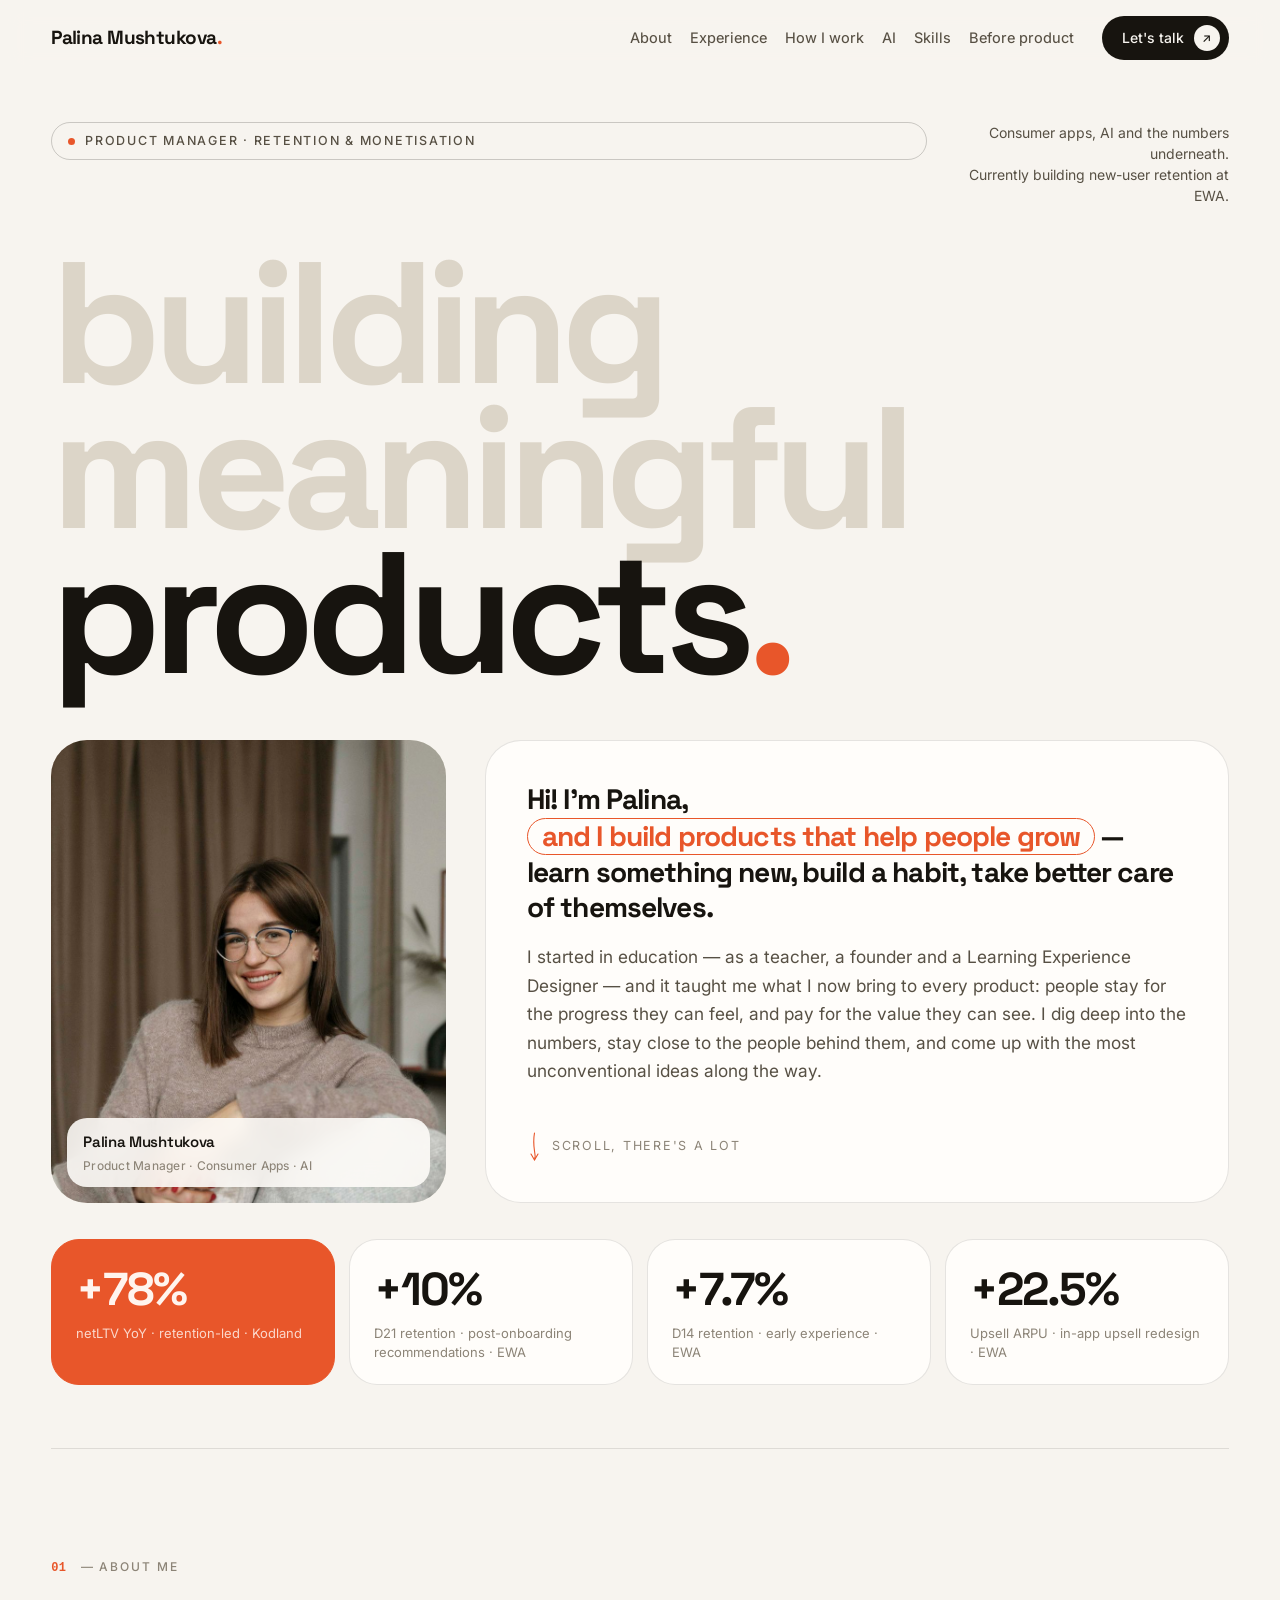
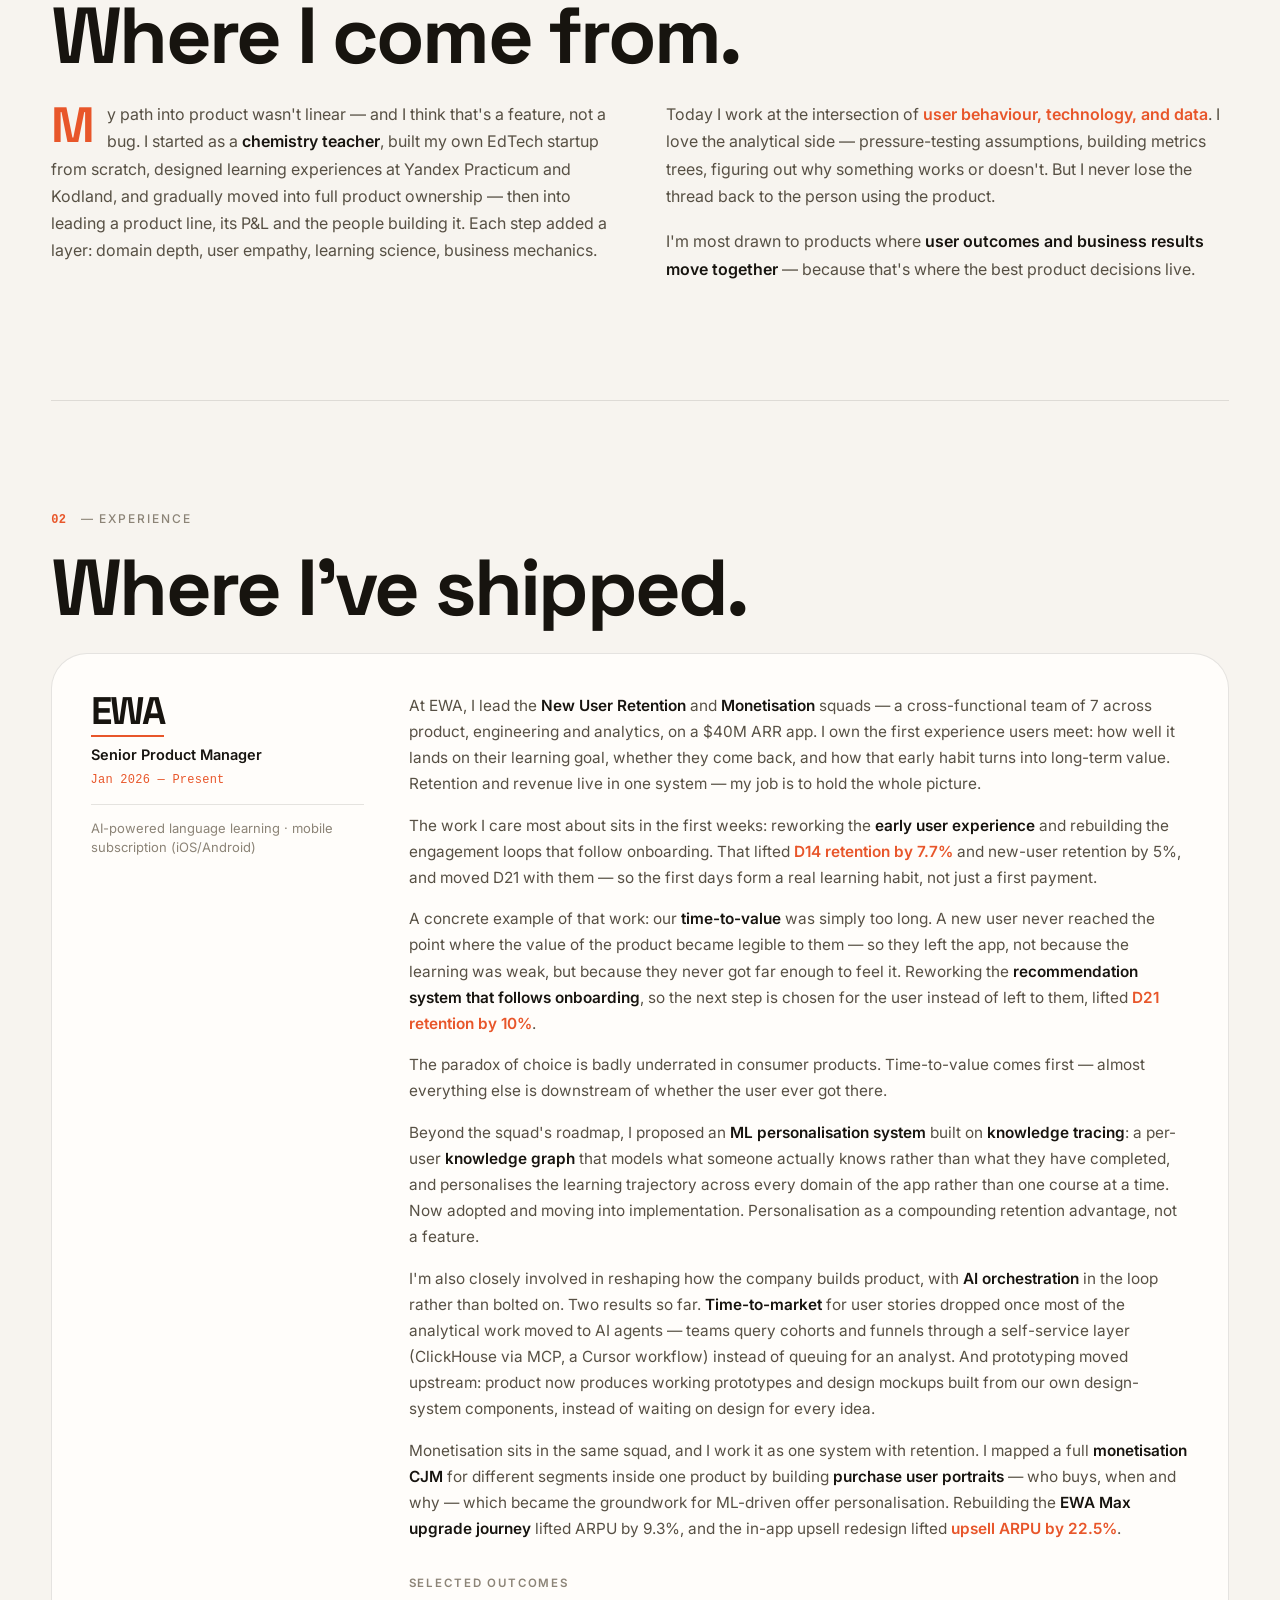
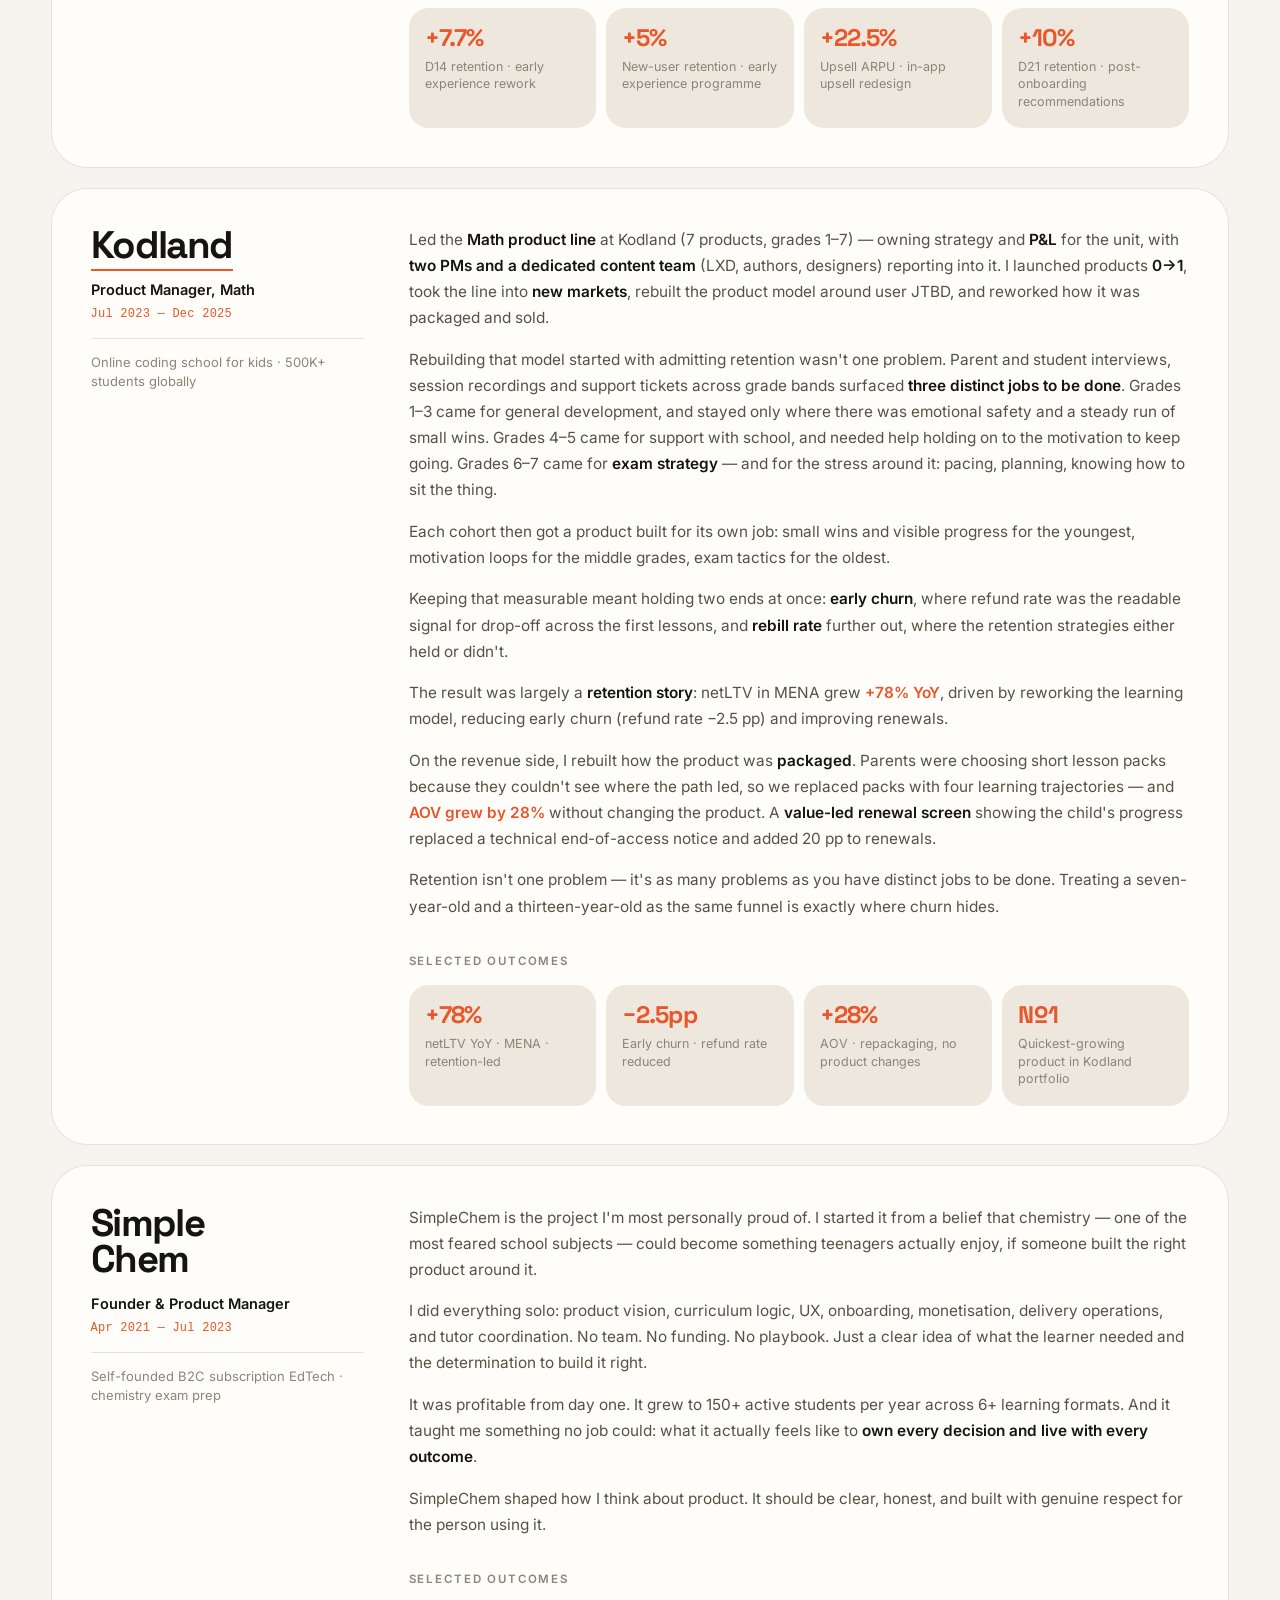
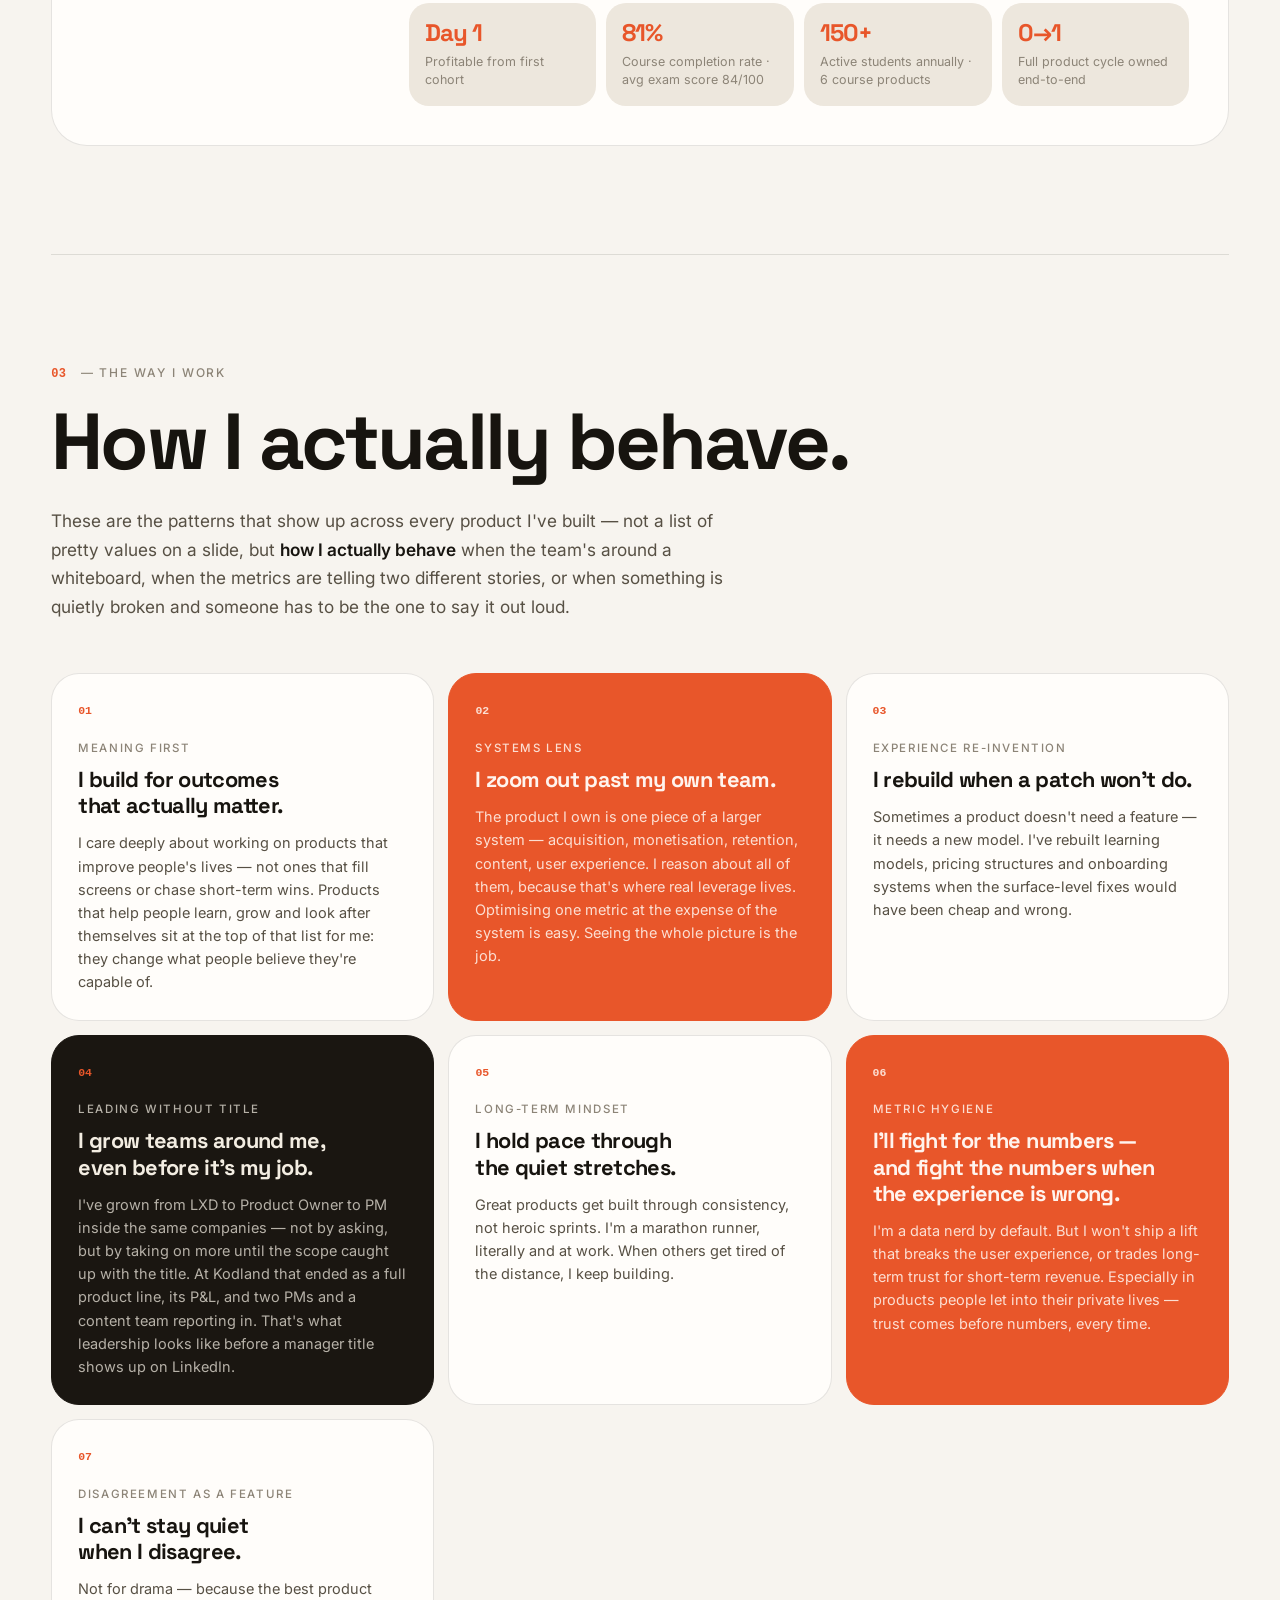
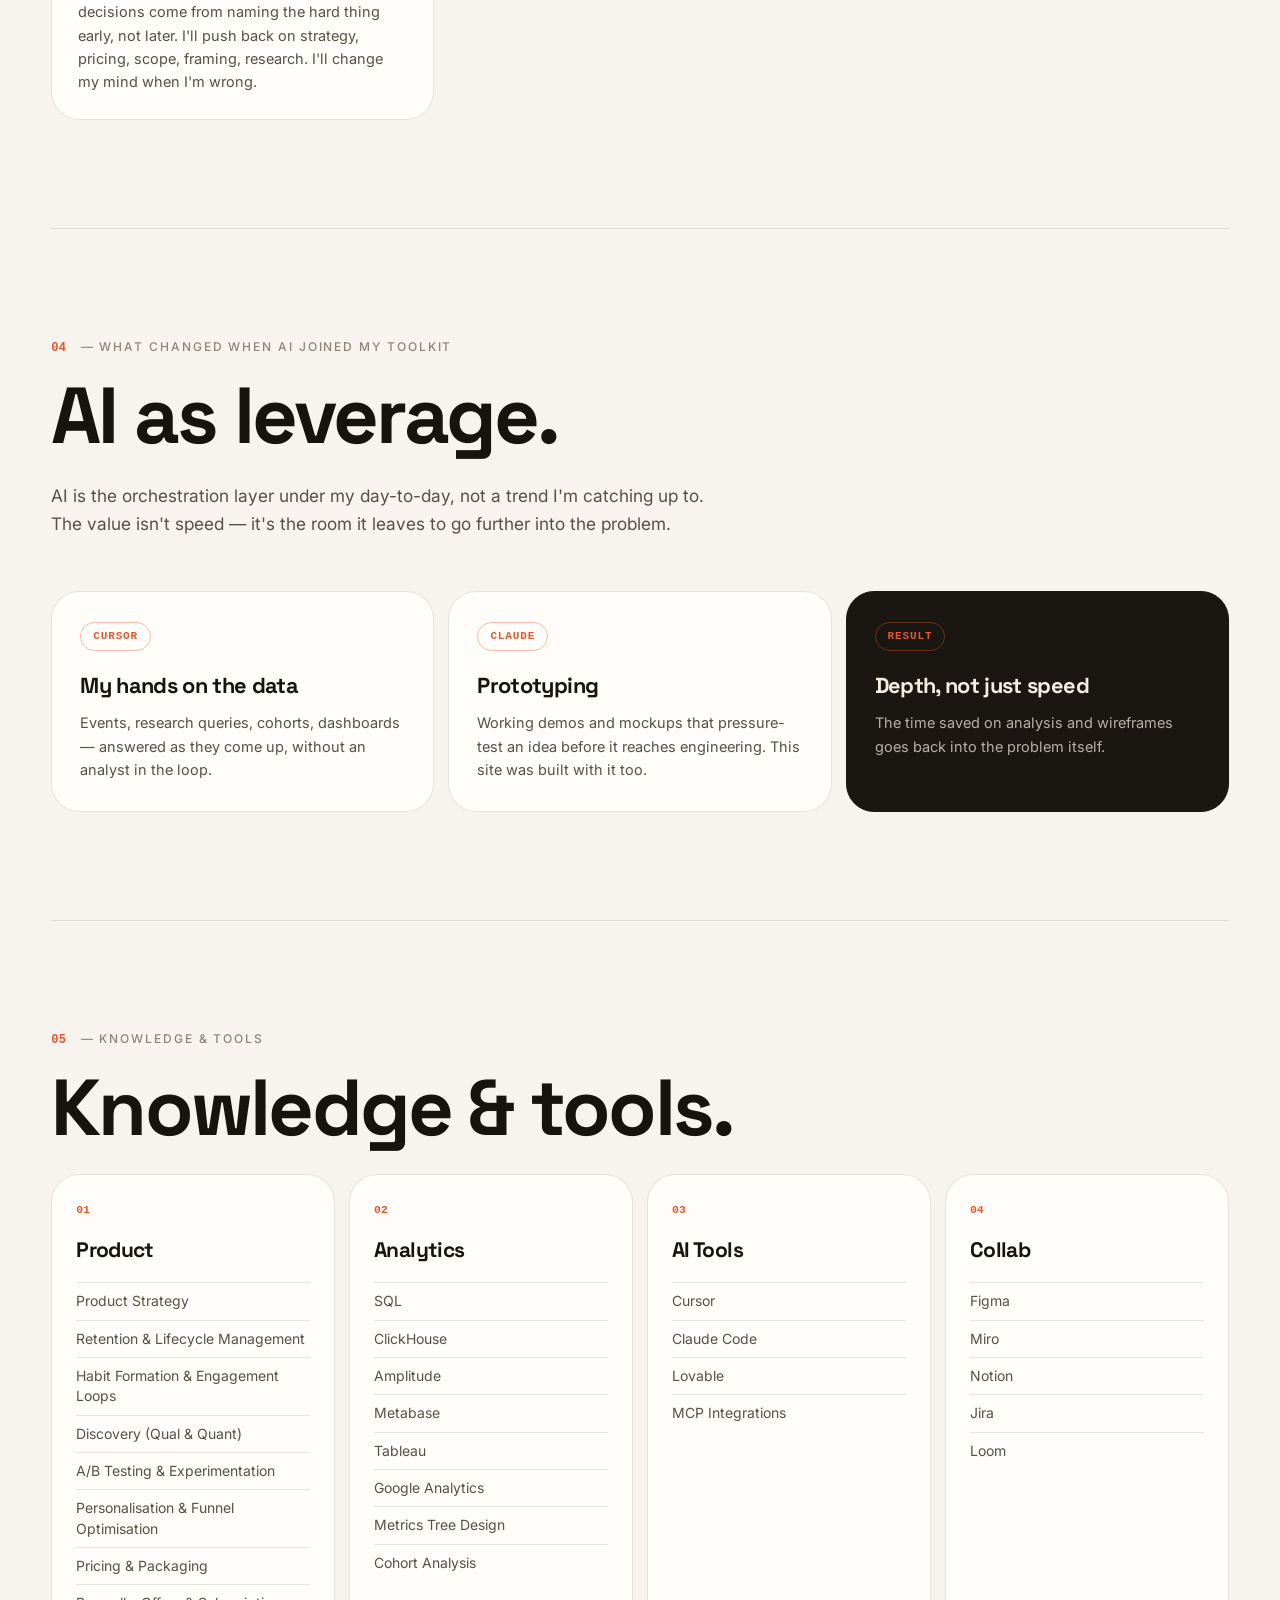
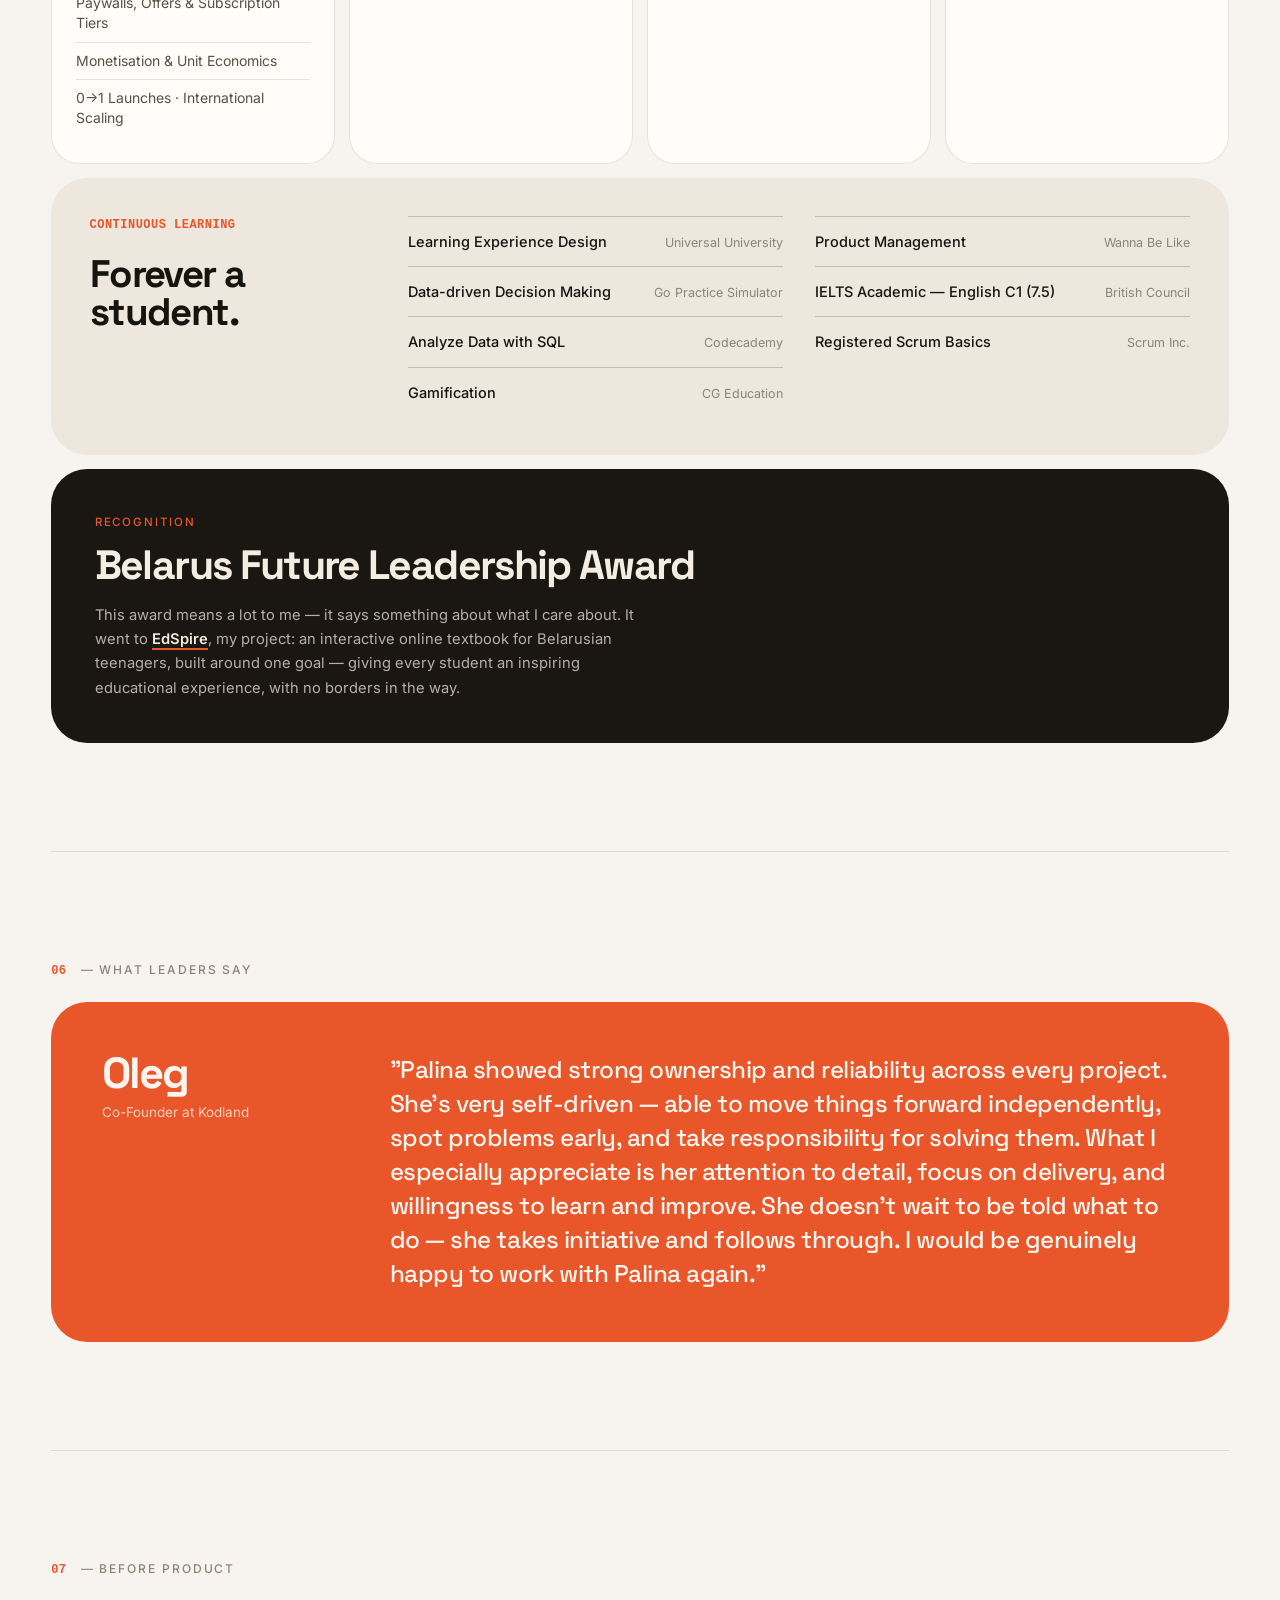
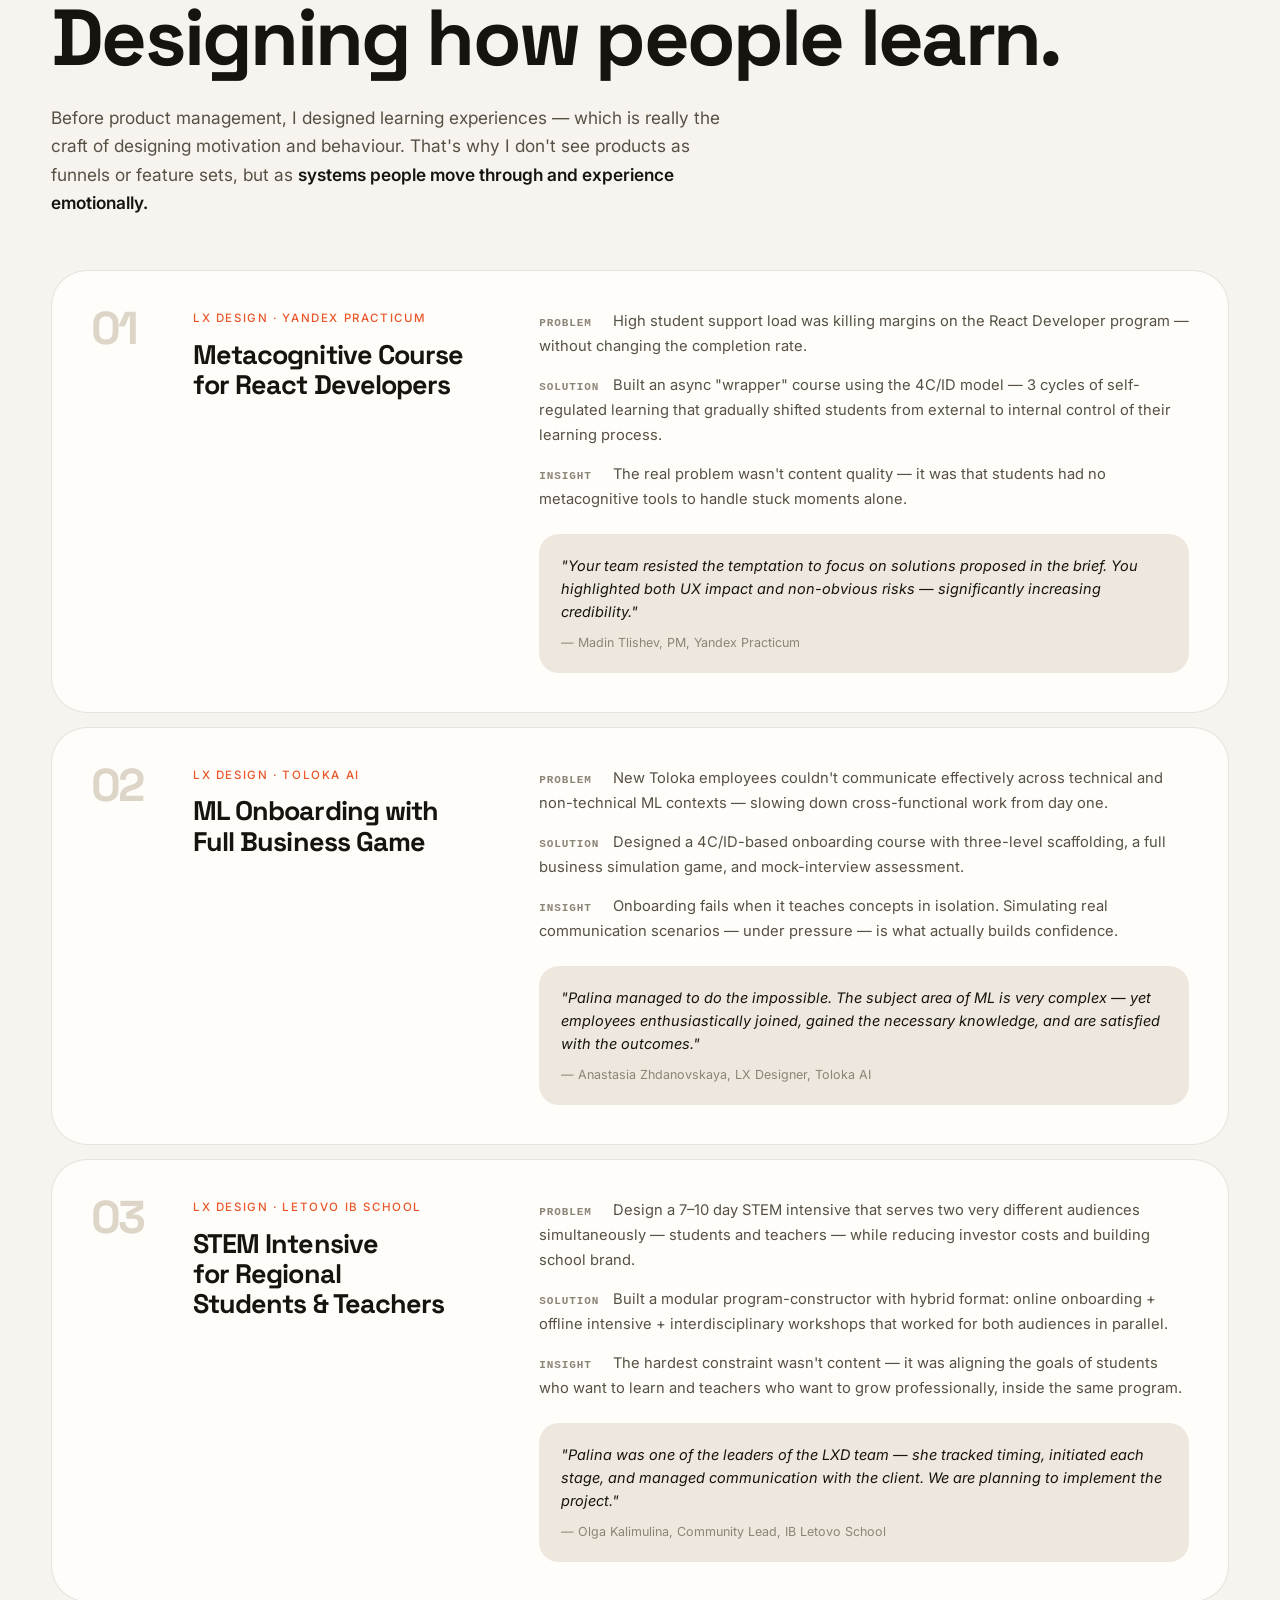
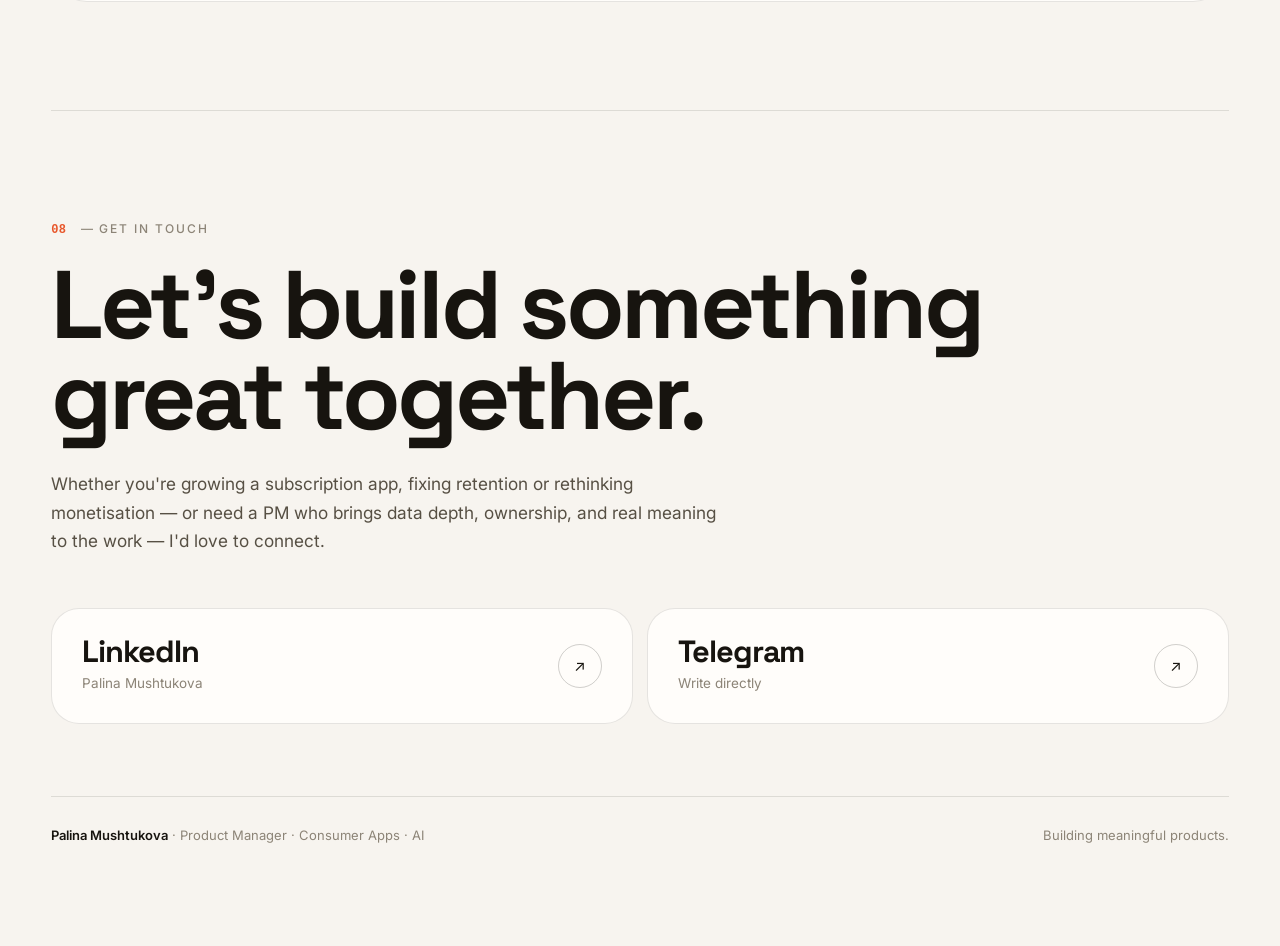
==== commit 3afef306: "Broaden positioning beyond EdTech: retention and monetisation in consumer apps Co-Authored-By: Claud" ====
--- a/index.html
+++ b/index.html
@@ -1,21 +1,21 @@
 <!doctype html>
 <html lang="en"><head><meta charset="utf-8">
 <meta name="viewport" content="width=device-width,initial-scale=1">
-<title>Palina Mushtukova — Product Manager · EdTech &amp; AI</title>
-<meta name="description" content="Product Manager working on retention in EdTech. Portfolio of Palina Mushtukova: product work at EWA and Kodland, founder of SimpleChem, learning experience design cases.">
+<title>Palina Mushtukova — Product Manager · Consumer Subscription Apps</title>
+<meta name="description" content="Product Manager working on retention and monetisation in consumer subscription apps. Portfolio of Palina Mushtukova: product work at EWA and Kodland, founder of SimpleChem.">
 <meta name="author" content="Palina Mushtukova">
 <meta name="theme-color" content="#F7F4EF">
 <link rel="canonical" href="https://palinamushtukova.github.io/my-portfolio/">
 
 <meta property="og:type" content="website">
 <meta property="og:site_name" content="Palina Mushtukova">
-<meta property="og:title" content="Palina Mushtukova — Product Manager · EdTech &amp; AI">
-<meta property="og:description" content="Building meaningful products. Retention and learning experience in EdTech.">
+<meta property="og:title" content="Palina Mushtukova — Product Manager · Consumer Subscription Apps">
+<meta property="og:description" content="Building meaningful products. Retention and monetisation in consumer subscription apps.">
 <meta property="og:url" content="https://palinamushtukova.github.io/my-portfolio/">
 <meta property="og:image" content="https://palinamushtukova.github.io/my-portfolio/assets/portrait.jpg">
 <meta name="twitter:card" content="summary_large_image">
-<meta name="twitter:title" content="Palina Mushtukova — Product Manager · EdTech &amp; AI">
-<meta name="twitter:description" content="Building meaningful products. Retention and learning experience in EdTech.">
+<meta name="twitter:title" content="Palina Mushtukova — Product Manager · Consumer Subscription Apps">
+<meta name="twitter:description" content="Building meaningful products. Retention and monetisation in consumer subscription apps.">
 <meta name="twitter:image" content="https://palinamushtukova.github.io/my-portfolio/assets/portrait.jpg">
 
 <link rel="icon" href="data:image/svg+xml,%3Csvg xmlns='http://www.w3.org/2000/svg' viewBox='0 0 64 64'%3E%3Crect width='64' height='64' rx='14' fill='%23F7F4EF'/%3E%3Ctext x='32' y='45' font-family='Space Grotesk,Inter,sans-serif' font-size='38' font-weight='700' text-anchor='middle' fill='%2317140F'%3EP%3C/text%3E%3Ccircle cx='50' cy='42' r='4' fill='%23E8562A'/%3E%3C/svg%3E">
@@ -1073,7 +1073,7 @@
 }
 
 
-</style></head><body><header class="topnav"><div class="topnav-inner"><a href="#top" class="brand">Palina Mushtukova<span class="dot">.</span></a><nav class=""><a href="#about">About</a><a href="#experience">Experience</a><a href="#operate">How I work</a><a href="#ai">AI</a><a href="#skills">Skills</a><a href="#cases">LX Cases</a></nav><a href="#contact" class="cta">Let&#x27;s talk <span class="glyph" aria-hidden="true">↗</span></a><button class="burger" aria-label="Open menu" aria-expanded="false"><svg viewBox="0 0 24 24" fill="none" stroke="currentColor" stroke-width="2" stroke-linecap="round"><path d="M4 8 L20 8"></path><path d="M4 16 L20 16"></path></svg></button></div></header><main class="page"><section class="hero section" id="top"><div class="hero-top"><div class="hero-eyebrow"><span class="pulse" aria-hidden="true"></span>Product Manager · Retention</div><div class="hero-note">EdTech, AI and the numbers underneath.<br/>Currently building new-user retention at EWA.<a class="cta" href="#contact">Let&#x27;s talk <span class="glyph" aria-hidden="true">↗</span></a></div></div><h1 class="hero-title"><span class="ghost">building</span><span class="ghost">meaningful</span><span class="solid">products<em>.</em></span></h1><div class="hero-band"><div class="portrait-card"><div class="portrait-frame" style="background-image:url(assets/portrait.jpg)" role="img" aria-label="Portrait of Palina Mushtukova"></div><div class="portrait-caption">Palina Mushtukova<small>Product Manager · EdTech · AI</small></div></div><div class="hero-copy"><div class="lead-in">Hi! I&#x27;m Palina, <span class="mark">and I build for education</span> — because it&#x27;s the most formative experience we go through.</div><p>I genuinely believe this world can be made better through education, so I choose to walk that path alongside thousands of students: as a founder, as a Learning Experience Designer, and now as a PM. I believe in student-centricity, always dig deep into the numbers, and come up with the most unconventional ideas along the way.</p><div class="hero-scroll"><svg class="arrow" viewBox="0 0 30 60" fill="none" stroke="var(--accent)" stroke-width="2.2" stroke-linecap="round"><path d="M15 4 Q 12 20, 15 40 T 15 54"></path><path d="M8 46 L 15 58 L 22 46"></path></svg><span>scroll, there&#x27;s a lot</span></div></div></div><div class="stats"><div class="stat"><div class="num">+78%</div><div class="lbl">netLTV YoY · retention-led · Kodland</div></div><div class="stat"><div class="num">+10%</div><div class="lbl">D21 retention · post-onboarding recommendations · EWA</div></div><div class="stat"><div class="num">+7.7%</div><div class="lbl">D14 retention · early experience · EWA</div></div><div class="stat"><div class="num">81%</div><div class="lbl">Course completion · SimpleChem</div></div></div></section><section class="section about-section" id="about"><div class="section-label"><b>01</b> — About me</div><h2 class="section-title">Where I come from.</h2><div class="about-copy"><p>My path into product wasn&#x27;t linear — and I think that&#x27;s a feature, not a bug. I started as a <strong>chemistry teacher</strong>, built my own EdTech startup from scratch, designed learning experiences at Yandex Practicum and Kodland, and gradually moved into full product ownership — then into leading a product line, its P&amp;L and the people building it. Each step added a layer: domain depth, user empathy, learning science, business mechanics.</p><p>Today I work at the intersection of <span class="highlight">education, technology, and data</span>. I love the analytical side — pressure-testing assumptions, building metrics trees, figuring out why something works or doesn&#x27;t. But I never lose the thread back to the person using the product.</p><p>I&#x27;m most drawn to products where <strong>student outcomes and business results move together</strong> — because that&#x27;s where the best product decisions live.</p></div></section><section class="section" id="experience"><div class="section-label"><b>02</b> — Experience</div><h2 class="section-title">Where I&#x27;ve shipped.</h2><div class="xp-block"><div class="xp-meta"><div class="co"><a href="https://appewa.com/?language=en" target="_blank" rel="noopener noreferrer" class="co-link">EWA</a></div><div class="role">Senior Product Manager</div><div class="when">Jan 2026 — Present</div><div class="context">AI-powered language learning · mobile subscription (iOS/Android)</div></div><div class="xp-body"><p>At EWA, I lead the <strong>New User Retention</strong> and <strong>Monetisation</strong> squads — a cross-functional team of 7 across product, engineering and analytics, on a $40M ARR app. I own the first experience users meet: how well it lands on their learning goal, whether they come back, and how that early habit turns into long-term value. Retention and revenue live in one system — my job is to hold the whole picture.</p><p>The work I care most about sits in the first weeks: reworking the <strong>early user experience</strong> and rebuilding the engagement loops that follow onboarding. That lifted <span class="highlight">D14 retention by 7.7%</span> and new-user retention by 5%, and moved D21 with them — so the first days form a real learning habit, not just a first payment.</p><p>A concrete example of that work: our <strong>time-to-value</strong> was simply too long. A new user never reached the point where the value of the product became legible to them — so they left the app, not because the learning was weak, but because they never got far enough to feel it. Reworking the <strong>recommendation system that follows onboarding</strong>, so the next step is chosen for the user instead of left to them, lifted <span class="highlight">D21 retention by 10%</span>.</p><p>The paradox of choice is badly underrated in learning products. Time-to-value comes first — almost everything else is downstream of whether the user ever got there.</p><p>Beyond the squad&#x27;s roadmap, I proposed an <strong>ML personalisation system</strong> built on <strong>knowledge tracing</strong>: a per-user <strong>knowledge graph</strong> that models what someone actually knows rather than what they have completed, and personalises the learning trajectory across every domain of the app rather than one course at a time. Now adopted and moving into implementation. Personalisation as a compounding retention advantage, not a feature.</p><p>I&#x27;m also closely involved in reshaping how the company builds product, with <strong>AI orchestration</strong> in the loop rather than bolted on. Two results so far. <strong>Time-to-market</strong> for user stories dropped once most of the analytical work moved to AI agents — teams query cohorts and funnels through a self-service layer (ClickHouse via MCP, a Cursor workflow) instead of queuing for an analyst. And prototyping moved upstream: product now produces working prototypes and design mockups built from our own design-system components, instead of waiting on design for every idea.</p><p>Monetisation sits in the same squad, and I treat it as downstream of the experience work rather than a lever of its own — the EWA Max onboarding upgrade (+9.3% ARPU) and the in-app upsell redesign (+22.5% upsell ARPU) were both built on that footing.</p><h4>Selected outcomes</h4><div class="xp-outcomes"><div class="outcome"><div class="v">+7.7%</div><div class="d">D14 retention · early experience rework</div></div><div class="outcome"><div class="v">+5%</div><div class="d">New-user retention · early experience programme</div></div><div class="outcome"><div class="v">AI</div><div class="d">Self-service analytics and product-led prototyping · MCP, Cursor, agents</div></div><div class="outcome"><div class="v">+10%</div><div class="d">D21 retention · post-onboarding recommendations</div></div></div></div></div><div class="xp-block"><div class="xp-meta"><div class="co"><a href="https://www.kodland.org/" target="_blank" rel="noopener noreferrer" class="co-link">Kodland</a></div><div class="role">Product Manager, Math</div><div class="when">Jul 2023 — Dec 2025</div><div class="context">Online coding school for kids · 500K+ students globally</div></div><div class="xp-body"><p>Led the <strong>Math product line</strong> at Kodland (7 products, grades 1–7) — owning strategy and <strong>P&amp;L</strong> for the unit, with <strong>two PMs and a dedicated content team</strong> (LXD, authors, designers) reporting into it. A role that needed methodological depth and real product and user centricity in equal measure — neither one substitutes for the other in a learning product. I launched courses <strong>0→1</strong>, took the product into <strong>new markets</strong>, rebuilt the educational model around user JTBD, and designed a <strong>teacher training lab</strong>.</p><p>Rebuilding that model started with admitting retention wasn&#x27;t one problem. Parent and student interviews, session recordings and support tickets across grade bands surfaced <strong>three distinct jobs to be done</strong>. Grades 1–3 came for general development, and stayed only where there was emotional safety and a steady run of small wins. Grades 4–5 came for support with school, and needed help holding on to the motivation to keep going. Grades 6–7 came for <strong>exam strategy</strong> — and for the stress around it: pacing, planning, knowing how to sit the thing.</p><p>Each cohort then got a product built for its own job. The youngest: bite-size visual lessons and a session structure shaped by developmental psychology and by how children that age actually work, plus parent-facing progress reports. The middle grades: close alignment with the school curriculum, daily quests, and a <strong>hybrid teaching model</strong>. The oldest: repetition and exam tactics.</p><p>Keeping that measurable meant holding two ends at once: <strong>early churn</strong>, where refund rate was the readable signal for drop-off across the first lessons, and <strong>rebill rate</strong> further out, where the retention strategies either held or didn&#x27;t.</p><p>The result was largely a <strong>retention story</strong>: netLTV in MENA grew <span class="highlight">+78% YoY</span>, driven by reworking the learning model, reducing early churn (refund rate −2.5 pp) and improving renewals.</p><p>Retention isn&#x27;t one problem — it&#x27;s as many problems as you have distinct jobs to be done. Treating a seven-year-old and a thirteen-year-old as the same funnel is exactly where churn hides.</p><h4>Selected outcomes</h4><div class="xp-outcomes"><div class="outcome"><div class="v">+78%</div><div class="d">netLTV YoY · MENA · retention-led</div></div><div class="outcome"><div class="v">−2.5pp</div><div class="d">Early churn · refund rate reduced</div></div><div class="outcome"><div class="v">3</div><div class="d">Markets · MENA, CIS, Europe</div></div><div class="outcome"><div class="v">№1</div><div class="d">Quickest-growing product in Kodland portfolio</div></div></div></div></div><div class="xp-block"><div class="xp-meta"><div class="co">Simple<br/>Chem</div><div class="role">Founder &amp; Product Manager</div><div class="when">Apr 2021 — Jul 2023</div><div class="context">Self-founded B2C subscription EdTech · chemistry exam prep</div></div><div class="xp-body"><p>SimpleChem is the project I&#x27;m most personally proud of. I started it from a belief that chemistry — one of the most feared school subjects — could become something teenagers actually enjoy, if someone built the right product around it.</p><p>I did everything solo: product vision, curriculum logic, UX, onboarding, monetisation, delivery operations, and tutor coordination. No team. No funding. No playbook. Just a clear idea of what the learner needed and the determination to build it right.</p><p>It was profitable from day one. It grew to 150+ active students per year across 6+ learning formats. And it taught me something no job could: what it actually feels like to <strong>own every decision and live with every outcome</strong>.</p><p>SimpleChem shaped how I think about product. It should be clear, honest, and built with genuine respect for the person using it.</p><h4>Selected outcomes</h4><div class="xp-outcomes"><div class="outcome"><div class="v">Day 1</div><div class="d">Profitable from first cohort</div></div><div class="outcome"><div class="v">81%</div><div class="d">Course completion rate · avg exam score 84/100</div></div><div class="outcome"><div class="v">150+</div><div class="d">Active students annually · 6 course products</div></div><div class="outcome"><div class="v">0→1</div><div class="d">Full product cycle owned end-to-end</div></div></div></div></div></section><section class="section" id="operate"><div class="section-label"><b>03</b> — The way I work</div><h2 class="section-title">How I actually behave.</h2><p class="section-lead">These are the patterns that show up across every product I&#x27;ve built — not a list of pretty values on a slide, but <strong>how I actually behave</strong> when the team&#x27;s around a whiteboard, when the metrics are telling two different stories, or when something is quietly broken and someone has to be the one to say it out loud.</p><div class="principles"><div class="principle"><div class="num">01</div><div class="tag">Meaning first</div><h3>I build for outcomes that actually matter.</h3><p>I care deeply about working on products that improve people&#x27;s lives — not ones that fill screens or chase short-term wins. Education sits at the top of that list for me: it changes what kind of adults kids grow into, and I want to spend my career making that better.</p></div><div class="principle is-accent"><div class="num">02</div><div class="tag">Systems lens</div><h3>I zoom out past my own team.</h3><p>The product I own is one piece of a larger system — acquisition, monetisation, retention, content, learning experience. I reason about all of them, because that&#x27;s where real leverage lives. Optimising one metric at the expense of the system is easy. Seeing the whole picture is the job.</p></div><div class="principle"><div class="num">03</div><div class="tag">Experience re-invention</div><h3>I rebuild when a patch won&#x27;t do.</h3><p>Sometimes a learning product doesn&#x27;t need a feature — it needs a new model. I&#x27;ve redesigned full curricula, learning architectures, and teacher training systems when the surface-level fixes would have been cheap and wrong.</p></div><div class="principle is-slab"><div class="num">04</div><div class="tag">Leading without title</div><h3>I grow teams around me, even before it&#x27;s my job.</h3><p>I&#x27;ve grown from LXD to Product Owner to PM inside the same companies — not by asking, but by taking on more until the scope caught up with the title. At Kodland that ended as a full product line, its P&amp;L, and two PMs and a content team reporting in. That&#x27;s what leadership looks like before a manager title shows up on LinkedIn.</p></div><div class="principle"><div class="num">05</div><div class="tag">Long-term mindset</div><h3>I hold pace through the quiet stretches.</h3><p>Great products get built through consistency, not heroic sprints. I&#x27;m a marathon runner, literally and at work. When others get tired of the distance, I keep building.</p></div><div class="principle is-accent"><div class="num">06</div><div class="tag">Metric hygiene</div><h3>I&#x27;ll fight for the numbers — and fight the numbers when the experience is wrong.</h3><p>I&#x27;m a data nerd by default. But I won&#x27;t ship a lift that breaks the user experience, or sacrifices the learning outcome for the revenue one. Especially for kids — fun and meaning come before numbers, every time.</p></div><div class="principle"><div class="num">07</div><div class="tag">Disagreement as a feature</div><h3>I can&#x27;t stay quiet when I disagree.</h3><p>Not for drama — because the best product decisions come from naming the hard thing early, not later. I&#x27;ll push back on strategy, pricing, scope, framing, research. I&#x27;ll change my mind when I&#x27;m wrong.</p></div></div></section><section class="section" id="ai"><div class="section-label"><b>04</b> — What changed when AI joined my toolkit</div><h2 class="section-title">AI as leverage.</h2><p class="section-lead">AI is the orchestration layer under my day-to-day, not a trend I&#x27;m catching up to. The value isn&#x27;t speed — it&#x27;s the room it leaves to go further into the problem.</p><div class="ai-grid"><div class="ai-card"><div class="kicker">Cursor</div><h4>My hands on the data</h4><p>Events, research queries, cohorts, dashboards — answered as they come up, without an analyst in the loop.</p></div><div class="ai-card"><div class="kicker">Claude</div><h4>Prototyping</h4><p>Working demos and mockups that pressure-test an idea before it reaches engineering. This site was built with it too.</p></div><div class="ai-card is-slab"><div class="kicker">Result</div><h4>Depth, not just speed</h4><p>The time saved on analysis and wireframes goes back into the problem itself.</p></div></div></section><section class="section" id="skills"><div class="section-label"><b>05</b> — Knowledge &amp; Tools</div><h2 class="section-title">Knowledge &amp; tools.</h2><div class="skills-grid"><div class="skills-col"><div class="idx">01</div><div class="group">Product</div><ul><li>Product Strategy</li><li>Retention &amp; Lifecycle Management</li><li>Habit Formation &amp; Engagement Loops</li><li>Discovery (Qual &amp; Quant)</li><li>A/B Testing &amp; Experimentation</li><li>Personalisation &amp; Funnel Optimisation</li><li>Monetisation &amp; Unit Economics</li><li>0→1 Launches · International Scaling</li></ul></div><div class="skills-col"><div class="idx">02</div><div class="group">Analytics</div><ul><li>SQL</li><li>ClickHouse</li><li>Amplitude</li><li>Metabase</li><li>Tableau</li><li>Google Analytics</li><li>Metrics Tree Design</li><li>Cohort Analysis</li></ul></div><div class="skills-col"><div class="idx">03</div><div class="group">AI Tools</div><ul><li>Cursor</li><li>Claude Code</li><li>Lovable</li><li>MCP Integrations</li></ul></div><div class="skills-col"><div class="idx">04</div><div class="group">Collab</div><ul><li>Figma</li><li>Miro</li><li>Notion</li><li>Jira</li><li>Loom</li></ul></div></div><div class="learning"><div><div class="section-label"><b>Continuous learning</b></div><h3>Forever a student.</h3></div><div class="courses"><div class="course"><div class="c-name">Learning Experience Design</div><div class="c-where">Universal University</div></div><div class="course"><div class="c-name">Product Management</div><div class="c-where">Wanna Be Like</div></div><div class="course"><div class="c-name">Data-driven Decision Making</div><div class="c-where">Go Practice Simulator</div></div><div class="course"><div class="c-name">IELTS Academic — English C1 (7.5)</div><div class="c-where">British Council</div></div><div class="course"><div class="c-name">Analyze Data with SQL</div><div class="c-where">Codecademy</div></div><div class="course"><div class="c-name">Registered Scrum Basics</div><div class="c-where">Scrum Alliance</div></div><div class="course"><div class="c-name">Gamification</div><div class="c-where">CG Education</div></div></div></div><div class="award"><div class="award-text"><div class="a-tag">Recognition</div><h3>Belarus Future Leadership Award</h3><p>This award means a lot to me — it says something about what I care about. It went to <strong><a class="award-link" href="https://edspire.by/" target="_blank" rel="noopener noreferrer">EdSpire</a></strong>, my project: an interactive online textbook for Belarusian teenagers, built around one goal — giving every student an inspiring educational experience, with no borders in the way.</p></div></div></section><section class="section" id="cases"><div class="section-label"><b>06</b> — Learning Experience Cases</div><h2 class="section-title">The thinking behind the work.</h2><p class="section-lead">Before and alongside product management, I built deep expertise in learning experience design. These cases show the thinking that still shapes how I approach product today — I don&#x27;t see products as funnels or feature sets, but as <strong>systems people move through, learn through, and experience emotionally.</strong></p><div class="case-list"><div class="case"><div class="c-num">01</div><div class="c-title"><div class="c-head">LX Design · Yandex Practicum</div><h3>Metacognitive Course for React Developers</h3></div><div class="c-body"><p><span class="lbl">Problem </span>High student support load was killing margins on the React Developer program — without changing the completion rate.</p><p><span class="lbl">Solution </span>Built an async &quot;wrapper&quot; course using the 4C/ID model — 3 cycles of self-regulated learning that gradually shifted students from external to internal control of their learning process.</p><p><span class="lbl">Insight </span>The real problem wasn&#x27;t content quality — it was that students had no metacognitive tools to handle stuck moments alone.</p><blockquote>&quot;Your team resisted the temptation to focus on solutions proposed in the brief. You highlighted both UX impact and non-obvious risks — significantly increasing credibility.&quot;<cite>— Madin Tlishev, PM, Yandex Practicum</cite></blockquote></div></div><div class="case"><div class="c-num">02</div><div class="c-title"><div class="c-head">LX Design · Toloka AI</div><h3>ML Onboarding with Full Business Game</h3></div><div class="c-body"><p><span class="lbl">Problem </span>New Toloka employees couldn&#x27;t communicate effectively across technical and non-technical ML contexts — slowing down cross-functional work from day one.</p><p><span class="lbl">Solution </span>Designed a 4C/ID-based onboarding course with three-level scaffolding, a full business simulation game, and mock-interview assessment.</p><p><span class="lbl">Insight </span>Onboarding fails when it teaches concepts in isolation. Simulating real communication scenarios — under pressure — is what actually builds confidence.</p><blockquote>&quot;Palina managed to do the impossible. The subject area of ML is very complex — yet employees enthusiastically joined, gained the necessary knowledge, and are satisfied with the outcomes.&quot;<cite>— Anastasia Zhdanovskaya, LX Designer, Toloka AI</cite></blockquote></div></div><div class="case"><div class="c-num">03</div><div class="c-title"><div class="c-head">LX Design · Letovo IB School</div><h3>STEM Intensive for Regional Students &amp; Teachers</h3></div><div class="c-body"><p><span class="lbl">Problem </span>Design a 7–10 day STEM intensive that serves two very different audiences simultaneously — students and teachers — while reducing investor costs and building school brand.</p><p><span class="lbl">Solution </span>Built a modular program-constructor with hybrid format: online onboarding + offline intensive + interdisciplinary workshops that worked for both audiences in parallel.</p><p><span class="lbl">Insight </span>The hardest constraint wasn&#x27;t content — it was aligning the goals of students who want to learn and teachers who want to grow professionally, inside the same program.</p><blockquote>&quot;Palina was one of the leaders of the LXD team — she tracked timing, initiated each stage, and managed communication with the client. We are planning to implement the project.&quot;<cite>— Olga Kalimulina, Community Lead, IB Letovo School</cite></blockquote></div></div></div></section><section class="section" id="testimonial"><div class="section-label"><b>07</b> — What leaders say</div><div class="testi"><div class="who"><div class="name">Oleg</div><div class="role">Co-Founder at Kodland</div></div><div><q>&quot;Palina showed strong ownership and reliability across every project. She&#x27;s very self-driven — able to move things forward independently, spot problems early, and take responsibility for solving them. What I especially appreciate is her attention to detail, focus on delivery, and willingness to learn and improve. She doesn&#x27;t wait to be told what to do — she takes initiative and follows through. I would be genuinely happy to work with Palina again.&quot;</q></div></div></section><section class="section" id="contact"><div class="section-label"><b>08</b> — Get in touch</div><h2 class="section-title contact-title">Let&#x27;s build something great together.</h2><p class="section-lead">Whether you&#x27;re scaling an EdTech product, launching from scratch, or need a PM who brings data depth, ownership, and real meaning to the work — I&#x27;d love to connect.</p><div class="contact-links"><a class="link-card" href="https://www.linkedin.com/in/palina-mushtukova/" target="_blank" rel="noopener"><div><div class="l-name">LinkedIn</div><div class="l-handle">Palina Mushtukova</div></div><div class="l-arrow">↗</div></a><a class="link-card" href="https://t.me/palina_mushtukova" target="_blank" rel="noopener"><div><div class="l-name">Telegram</div><div class="l-handle">Write directly</div></div><div class="l-arrow">↗</div></a></div><div class="footer"><div><b>Palina Mushtukova</b> · Product Manager · EdTech · AI</div><div>Building meaningful products.</div></div></section></main><script>
+</style></head><body><header class="topnav"><div class="topnav-inner"><a href="#top" class="brand">Palina Mushtukova<span class="dot">.</span></a><nav class=""><a href="#about">About</a><a href="#experience">Experience</a><a href="#operate">How I work</a><a href="#ai">AI</a><a href="#skills">Skills</a><a href="#cases">Before product</a></nav><a href="#contact" class="cta">Let&#x27;s talk <span class="glyph" aria-hidden="true">↗</span></a><button class="burger" aria-label="Open menu" aria-expanded="false"><svg viewBox="0 0 24 24" fill="none" stroke="currentColor" stroke-width="2" stroke-linecap="round"><path d="M4 8 L20 8"></path><path d="M4 16 L20 16"></path></svg></button></div></header><main class="page"><section class="hero section" id="top"><div class="hero-top"><div class="hero-eyebrow"><span class="pulse" aria-hidden="true"></span>Product Manager · Retention &amp; Monetisation</div><div class="hero-note">Consumer apps, AI and the numbers underneath.<br/>Currently building new-user retention at EWA.<a class="cta" href="#contact">Let&#x27;s talk <span class="glyph" aria-hidden="true">↗</span></a></div></div><h1 class="hero-title"><span class="ghost">building</span><span class="ghost">meaningful</span><span class="solid">products<em>.</em></span></h1><div class="hero-band"><div class="portrait-card"><div class="portrait-frame" style="background-image:url(assets/portrait.jpg)" role="img" aria-label="Portrait of Palina Mushtukova"></div><div class="portrait-caption">Palina Mushtukova<small>Product Manager · Consumer Apps · AI</small></div></div><div class="hero-copy"><div class="lead-in">Hi! I&#x27;m Palina, <span class="mark">and I build products that help people grow</span> — learn something new, build a habit, take better care of themselves.</div><p>I started in education — as a teacher, a founder and a Learning Experience Designer — and it taught me what I now bring to every product: people stay for the progress they can feel, and pay for the value they can see. I dig deep into the numbers, stay close to the people behind them, and come up with the most unconventional ideas along the way.</p><div class="hero-scroll"><svg class="arrow" viewBox="0 0 30 60" fill="none" stroke="var(--accent)" stroke-width="2.2" stroke-linecap="round"><path d="M15 4 Q 12 20, 15 40 T 15 54"></path><path d="M8 46 L 15 58 L 22 46"></path></svg><span>scroll, there&#x27;s a lot</span></div></div></div><div class="stats"><div class="stat"><div class="num">+78%</div><div class="lbl">netLTV YoY · retention-led · Kodland</div></div><div class="stat"><div class="num">+10%</div><div class="lbl">D21 retention · post-onboarding recommendations · EWA</div></div><div class="stat"><div class="num">+7.7%</div><div class="lbl">D14 retention · early experience · EWA</div></div><div class="stat"><div class="num">+22.5%</div><div class="lbl">Upsell ARPU · in-app upsell redesign · EWA</div></div></div></section><section class="section about-section" id="about"><div class="section-label"><b>01</b> — About me</div><h2 class="section-title">Where I come from.</h2><div class="about-copy"><p>My path into product wasn&#x27;t linear — and I think that&#x27;s a feature, not a bug. I started as a <strong>chemistry teacher</strong>, built my own EdTech startup from scratch, designed learning experiences at Yandex Practicum and Kodland, and gradually moved into full product ownership — then into leading a product line, its P&amp;L and the people building it. Each step added a layer: domain depth, user empathy, learning science, business mechanics.</p><p>Today I work at the intersection of <span class="highlight">user behaviour, technology, and data</span>. I love the analytical side — pressure-testing assumptions, building metrics trees, figuring out why something works or doesn&#x27;t. But I never lose the thread back to the person using the product.</p><p>I&#x27;m most drawn to products where <strong>user outcomes and business results move together</strong> — because that&#x27;s where the best product decisions live.</p></div></section><section class="section" id="experience"><div class="section-label"><b>02</b> — Experience</div><h2 class="section-title">Where I&#x27;ve shipped.</h2><div class="xp-block"><div class="xp-meta"><div class="co"><a href="https://appewa.com/?language=en" target="_blank" rel="noopener noreferrer" class="co-link">EWA</a></div><div class="role">Senior Product Manager</div><div class="when">Jan 2026 — Present</div><div class="context">AI-powered language learning · mobile subscription (iOS/Android)</div></div><div class="xp-body"><p>At EWA, I lead the <strong>New User Retention</strong> and <strong>Monetisation</strong> squads — a cross-functional team of 7 across product, engineering and analytics, on a $40M ARR app. I own the first experience users meet: how well it lands on their learning goal, whether they come back, and how that early habit turns into long-term value. Retention and revenue live in one system — my job is to hold the whole picture.</p><p>The work I care most about sits in the first weeks: reworking the <strong>early user experience</strong> and rebuilding the engagement loops that follow onboarding. That lifted <span class="highlight">D14 retention by 7.7%</span> and new-user retention by 5%, and moved D21 with them — so the first days form a real learning habit, not just a first payment.</p><p>A concrete example of that work: our <strong>time-to-value</strong> was simply too long. A new user never reached the point where the value of the product became legible to them — so they left the app, not because the learning was weak, but because they never got far enough to feel it. Reworking the <strong>recommendation system that follows onboarding</strong>, so the next step is chosen for the user instead of left to them, lifted <span class="highlight">D21 retention by 10%</span>.</p><p>The paradox of choice is badly underrated in consumer products. Time-to-value comes first — almost everything else is downstream of whether the user ever got there.</p><p>Beyond the squad&#x27;s roadmap, I proposed an <strong>ML personalisation system</strong> built on <strong>knowledge tracing</strong>: a per-user <strong>knowledge graph</strong> that models what someone actually knows rather than what they have completed, and personalises the learning trajectory across every domain of the app rather than one course at a time. Now adopted and moving into implementation. Personalisation as a compounding retention advantage, not a feature.</p><p>I&#x27;m also closely involved in reshaping how the company builds product, with <strong>AI orchestration</strong> in the loop rather than bolted on. Two results so far. <strong>Time-to-market</strong> for user stories dropped once most of the analytical work moved to AI agents — teams query cohorts and funnels through a self-service layer (ClickHouse via MCP, a Cursor workflow) instead of queuing for an analyst. And prototyping moved upstream: product now produces working prototypes and design mockups built from our own design-system components, instead of waiting on design for every idea.</p><p>Monetisation sits in the same squad, and I work it as one system with retention. I mapped a full <strong>monetisation CJM</strong> for different segments inside one product by building <strong>purchase user portraits</strong> — who buys, when and why — which became the groundwork for ML-driven offer personalisation. Rebuilding the <strong>EWA Max upgrade journey</strong> lifted ARPU by 9.3%, and the in-app upsell redesign lifted <span class="highlight">upsell ARPU by 22.5%</span>.</p><h4>Selected outcomes</h4><div class="xp-outcomes"><div class="outcome"><div class="v">+7.7%</div><div class="d">D14 retention · early experience rework</div></div><div class="outcome"><div class="v">+5%</div><div class="d">New-user retention · early experience programme</div></div><div class="outcome"><div class="v">+22.5%</div><div class="d">Upsell ARPU · in-app upsell redesign</div></div><div class="outcome"><div class="v">+10%</div><div class="d">D21 retention · post-onboarding recommendations</div></div></div></div></div><div class="xp-block"><div class="xp-meta"><div class="co"><a href="https://www.kodland.org/" target="_blank" rel="noopener noreferrer" class="co-link">Kodland</a></div><div class="role">Product Manager, Math</div><div class="when">Jul 2023 — Dec 2025</div><div class="context">Online coding school for kids · 500K+ students globally</div></div><div class="xp-body"><p>Led the <strong>Math product line</strong> at Kodland (7 products, grades 1–7) — owning strategy and <strong>P&amp;L</strong> for the unit, with <strong>two PMs and a dedicated content team</strong> (LXD, authors, designers) reporting into it. I launched products <strong>0→1</strong>, took the line into <strong>new markets</strong>, rebuilt the product model around user JTBD, and reworked how it was packaged and sold.</p><p>Rebuilding that model started with admitting retention wasn&#x27;t one problem. Parent and student interviews, session recordings and support tickets across grade bands surfaced <strong>three distinct jobs to be done</strong>. Grades 1–3 came for general development, and stayed only where there was emotional safety and a steady run of small wins. Grades 4–5 came for support with school, and needed help holding on to the motivation to keep going. Grades 6–7 came for <strong>exam strategy</strong> — and for the stress around it: pacing, planning, knowing how to sit the thing.</p><p>Each cohort then got a product built for its own job: small wins and visible progress for the youngest, motivation loops for the middle grades, exam tactics for the oldest.</p><p>Keeping that measurable meant holding two ends at once: <strong>early churn</strong>, where refund rate was the readable signal for drop-off across the first lessons, and <strong>rebill rate</strong> further out, where the retention strategies either held or didn&#x27;t.</p><p>The result was largely a <strong>retention story</strong>: netLTV in MENA grew <span class="highlight">+78% YoY</span>, driven by reworking the learning model, reducing early churn (refund rate −2.5 pp) and improving renewals.</p><p>On the revenue side, I rebuilt how the product was <strong>packaged</strong>. Parents were choosing short lesson packs because they couldn&#x27;t see where the path led, so we replaced packs with four learning trajectories — and <span class="highlight">AOV grew by 28%</span> without changing the product. A <strong>value-led renewal screen</strong> showing the child&#x27;s progress replaced a technical end-of-access notice and added 20 pp to renewals.</p><p>Retention isn&#x27;t one problem — it&#x27;s as many problems as you have distinct jobs to be done. Treating a seven-year-old and a thirteen-year-old as the same funnel is exactly where churn hides.</p><h4>Selected outcomes</h4><div class="xp-outcomes"><div class="outcome"><div class="v">+78%</div><div class="d">netLTV YoY · MENA · retention-led</div></div><div class="outcome"><div class="v">−2.5pp</div><div class="d">Early churn · refund rate reduced</div></div><div class="outcome"><div class="v">+28%</div><div class="d">AOV · repackaging, no product changes</div></div><div class="outcome"><div class="v">№1</div><div class="d">Quickest-growing product in Kodland portfolio</div></div></div></div></div><div class="xp-block"><div class="xp-meta"><div class="co">Simple<br/>Chem</div><div class="role">Founder &amp; Product Manager</div><div class="when">Apr 2021 — Jul 2023</div><div class="context">Self-founded B2C subscription EdTech · chemistry exam prep</div></div><div class="xp-body"><p>SimpleChem is the project I&#x27;m most personally proud of. I started it from a belief that chemistry — one of the most feared school subjects — could become something teenagers actually enjoy, if someone built the right product around it.</p><p>I did everything solo: product vision, curriculum logic, UX, onboarding, monetisation, delivery operations, and tutor coordination. No team. No funding. No playbook. Just a clear idea of what the learner needed and the determination to build it right.</p><p>It was profitable from day one. It grew to 150+ active students per year across 6+ learning formats. And it taught me something no job could: what it actually feels like to <strong>own every decision and live with every outcome</strong>.</p><p>SimpleChem shaped how I think about product. It should be clear, honest, and built with genuine respect for the person using it.</p><h4>Selected outcomes</h4><div class="xp-outcomes"><div class="outcome"><div class="v">Day 1</div><div class="d">Profitable from first cohort</div></div><div class="outcome"><div class="v">81%</div><div class="d">Course completion rate · avg exam score 84/100</div></div><div class="outcome"><div class="v">150+</div><div class="d">Active students annually · 6 course products</div></div><div class="outcome"><div class="v">0→1</div><div class="d">Full product cycle owned end-to-end</div></div></div></div></div></section><section class="section" id="operate"><div class="section-label"><b>03</b> — The way I work</div><h2 class="section-title">How I actually behave.</h2><p class="section-lead">These are the patterns that show up across every product I&#x27;ve built — not a list of pretty values on a slide, but <strong>how I actually behave</strong> when the team&#x27;s around a whiteboard, when the metrics are telling two different stories, or when something is quietly broken and someone has to be the one to say it out loud.</p><div class="principles"><div class="principle"><div class="num">01</div><div class="tag">Meaning first</div><h3>I build for outcomes that actually matter.</h3><p>I care deeply about working on products that improve people&#x27;s lives — not ones that fill screens or chase short-term wins. Products that help people learn, grow and look after themselves sit at the top of that list for me: they change what people believe they&#x27;re capable of.</p></div><div class="principle is-accent"><div class="num">02</div><div class="tag">Systems lens</div><h3>I zoom out past my own team.</h3><p>The product I own is one piece of a larger system — acquisition, monetisation, retention, content, user experience. I reason about all of them, because that&#x27;s where real leverage lives. Optimising one metric at the expense of the system is easy. Seeing the whole picture is the job.</p></div><div class="principle"><div class="num">03</div><div class="tag">Experience re-invention</div><h3>I rebuild when a patch won&#x27;t do.</h3><p>Sometimes a product doesn&#x27;t need a feature — it needs a new model. I&#x27;ve rebuilt learning models, pricing structures and onboarding systems when the surface-level fixes would have been cheap and wrong.</p></div><div class="principle is-slab"><div class="num">04</div><div class="tag">Leading without title</div><h3>I grow teams around me, even before it&#x27;s my job.</h3><p>I&#x27;ve grown from LXD to Product Owner to PM inside the same companies — not by asking, but by taking on more until the scope caught up with the title. At Kodland that ended as a full product line, its P&amp;L, and two PMs and a content team reporting in. That&#x27;s what leadership looks like before a manager title shows up on LinkedIn.</p></div><div class="principle"><div class="num">05</div><div class="tag">Long-term mindset</div><h3>I hold pace through the quiet stretches.</h3><p>Great products get built through consistency, not heroic sprints. I&#x27;m a marathon runner, literally and at work. When others get tired of the distance, I keep building.</p></div><div class="principle is-accent"><div class="num">06</div><div class="tag">Metric hygiene</div><h3>I&#x27;ll fight for the numbers — and fight the numbers when the experience is wrong.</h3><p>I&#x27;m a data nerd by default. But I won&#x27;t ship a lift that breaks the user experience, or trades long-term trust for short-term revenue. Especially in products people let into their private lives — trust comes before numbers, every time.</p></div><div class="principle"><div class="num">07</div><div class="tag">Disagreement as a feature</div><h3>I can&#x27;t stay quiet when I disagree.</h3><p>Not for drama — because the best product decisions come from naming the hard thing early, not later. I&#x27;ll push back on strategy, pricing, scope, framing, research. I&#x27;ll change my mind when I&#x27;m wrong.</p></div></div></section><section class="section" id="ai"><div class="section-label"><b>04</b> — What changed when AI joined my toolkit</div><h2 class="section-title">AI as leverage.</h2><p class="section-lead">AI is the orchestration layer under my day-to-day, not a trend I&#x27;m catching up to. The value isn&#x27;t speed — it&#x27;s the room it leaves to go further into the problem.</p><div class="ai-grid"><div class="ai-card"><div class="kicker">Cursor</div><h4>My hands on the data</h4><p>Events, research queries, cohorts, dashboards — answered as they come up, without an analyst in the loop.</p></div><div class="ai-card"><div class="kicker">Claude</div><h4>Prototyping</h4><p>Working demos and mockups that pressure-test an idea before it reaches engineering. This site was built with it too.</p></div><div class="ai-card is-slab"><div class="kicker">Result</div><h4>Depth, not just speed</h4><p>The time saved on analysis and wireframes goes back into the problem itself.</p></div></div></section><section class="section" id="skills"><div class="section-label"><b>05</b> — Knowledge &amp; Tools</div><h2 class="section-title">Knowledge &amp; tools.</h2><div class="skills-grid"><div class="skills-col"><div class="idx">01</div><div class="group">Product</div><ul><li>Product Strategy</li><li>Retention &amp; Lifecycle Management</li><li>Habit Formation &amp; Engagement Loops</li><li>Discovery (Qual &amp; Quant)</li><li>A/B Testing &amp; Experimentation</li><li>Personalisation &amp; Funnel Optimisation</li><li>Pricing &amp; Packaging</li><li>Paywalls, Offers &amp; Subscription Tiers</li><li>Monetisation &amp; Unit Economics</li><li>0→1 Launches · International Scaling</li></ul></div><div class="skills-col"><div class="idx">02</div><div class="group">Analytics</div><ul><li>SQL</li><li>ClickHouse</li><li>Amplitude</li><li>Metabase</li><li>Tableau</li><li>Google Analytics</li><li>Metrics Tree Design</li><li>Cohort Analysis</li></ul></div><div class="skills-col"><div class="idx">03</div><div class="group">AI Tools</div><ul><li>Cursor</li><li>Claude Code</li><li>Lovable</li><li>MCP Integrations</li></ul></div><div class="skills-col"><div class="idx">04</div><div class="group">Collab</div><ul><li>Figma</li><li>Miro</li><li>Notion</li><li>Jira</li><li>Loom</li></ul></div></div><div class="learning"><div><div class="section-label"><b>Continuous learning</b></div><h3>Forever a student.</h3></div><div class="courses"><div class="course"><div class="c-name">Learning Experience Design</div><div class="c-where">Universal University</div></div><div class="course"><div class="c-name">Product Management</div><div class="c-where">Wanna Be Like</div></div><div class="course"><div class="c-name">Data-driven Decision Making</div><div class="c-where">Go Practice Simulator</div></div><div class="course"><div class="c-name">IELTS Academic — English C1 (7.5)</div><div class="c-where">British Council</div></div><div class="course"><div class="c-name">Analyze Data with SQL</div><div class="c-where">Codecademy</div></div><div class="course"><div class="c-name">Registered Scrum Basics</div><div class="c-where">Scrum Inc.</div></div><div class="course"><div class="c-name">Gamification</div><div class="c-where">CG Education</div></div></div></div><div class="award"><div class="award-text"><div class="a-tag">Recognition</div><h3>Belarus Future Leadership Award</h3><p>This award means a lot to me — it says something about what I care about. It went to <strong><a class="award-link" href="https://edspire.by/" target="_blank" rel="noopener noreferrer">EdSpire</a></strong>, my project: an interactive online textbook for Belarusian teenagers, built around one goal — giving every student an inspiring educational experience, with no borders in the way.</p></div></div></section><section class="section" id="testimonial"><div class="section-label"><b>06</b> — What leaders say</div><div class="testi"><div class="who"><div class="name">Oleg</div><div class="role">Co-Founder at Kodland</div></div><div><q>&quot;Palina showed strong ownership and reliability across every project. She&#x27;s very self-driven — able to move things forward independently, spot problems early, and take responsibility for solving them. What I especially appreciate is her attention to detail, focus on delivery, and willingness to learn and improve. She doesn&#x27;t wait to be told what to do — she takes initiative and follows through. I would be genuinely happy to work with Palina again.&quot;</q></div></div></section><section class="section" id="cases"><div class="section-label"><b>07</b> — Before product</div><h2 class="section-title">Designing how people learn.</h2><p class="section-lead">Before product management, I designed learning experiences — which is really the craft of designing motivation and behaviour. That&#x27;s why I don&#x27;t see products as funnels or feature sets, but as <strong>systems people move through and experience emotionally.</strong></p><div class="case-list"><div class="case"><div class="c-num">01</div><div class="c-title"><div class="c-head">LX Design · Yandex Practicum</div><h3>Metacognitive Course for React Developers</h3></div><div class="c-body"><p><span class="lbl">Problem </span>High student support load was killing margins on the React Developer program — without changing the completion rate.</p><p><span class="lbl">Solution </span>Built an async &quot;wrapper&quot; course using the 4C/ID model — 3 cycles of self-regulated learning that gradually shifted students from external to internal control of their learning process.</p><p><span class="lbl">Insight </span>The real problem wasn&#x27;t content quality — it was that students had no metacognitive tools to handle stuck moments alone.</p><blockquote>&quot;Your team resisted the temptation to focus on solutions proposed in the brief. You highlighted both UX impact and non-obvious risks — significantly increasing credibility.&quot;<cite>— Madin Tlishev, PM, Yandex Practicum</cite></blockquote></div></div><div class="case"><div class="c-num">02</div><div class="c-title"><div class="c-head">LX Design · Toloka AI</div><h3>ML Onboarding with Full Business Game</h3></div><div class="c-body"><p><span class="lbl">Problem </span>New Toloka employees couldn&#x27;t communicate effectively across technical and non-technical ML contexts — slowing down cross-functional work from day one.</p><p><span class="lbl">Solution </span>Designed a 4C/ID-based onboarding course with three-level scaffolding, a full business simulation game, and mock-interview assessment.</p><p><span class="lbl">Insight </span>Onboarding fails when it teaches concepts in isolation. Simulating real communication scenarios — under pressure — is what actually builds confidence.</p><blockquote>&quot;Palina managed to do the impossible. The subject area of ML is very complex — yet employees enthusiastically joined, gained the necessary knowledge, and are satisfied with the outcomes.&quot;<cite>— Anastasia Zhdanovskaya, LX Designer, Toloka AI</cite></blockquote></div></div><div class="case"><div class="c-num">03</div><div class="c-title"><div class="c-head">LX Design · Letovo IB School</div><h3>STEM Intensive for Regional Students &amp; Teachers</h3></div><div class="c-body"><p><span class="lbl">Problem </span>Design a 7–10 day STEM intensive that serves two very different audiences simultaneously — students and teachers — while reducing investor costs and building school brand.</p><p><span class="lbl">Solution </span>Built a modular program-constructor with hybrid format: online onboarding + offline intensive + interdisciplinary workshops that worked for both audiences in parallel.</p><p><span class="lbl">Insight </span>The hardest constraint wasn&#x27;t content — it was aligning the goals of students who want to learn and teachers who want to grow professionally, inside the same program.</p><blockquote>&quot;Palina was one of the leaders of the LXD team — she tracked timing, initiated each stage, and managed communication with the client. We are planning to implement the project.&quot;<cite>— Olga Kalimulina, Community Lead, IB Letovo School</cite></blockquote></div></div></div></section><section class="section" id="contact"><div class="section-label"><b>08</b> — Get in touch</div><h2 class="section-title contact-title">Let&#x27;s build something great together.</h2><p class="section-lead">Whether you&#x27;re growing a subscription app, fixing retention or rethinking monetisation — or need a PM who brings data depth, ownership, and real meaning to the work — I&#x27;d love to connect.</p><div class="contact-links"><a class="link-card" href="https://www.linkedin.com/in/palina-mushtukova/" target="_blank" rel="noopener"><div><div class="l-name">LinkedIn</div><div class="l-handle">Palina Mushtukova</div></div><div class="l-arrow">↗</div></a><a class="link-card" href="https://t.me/palina_mushtukova" target="_blank" rel="noopener"><div><div class="l-name">Telegram</div><div class="l-handle">Write directly</div></div><div class="l-arrow">↗</div></a></div><div class="footer"><div><b>Palina Mushtukova</b> · Product Manager · Consumer Apps · AI</div><div>Building meaningful products.</div></div></section></main><script>
 (function () {
   "use strict";
 
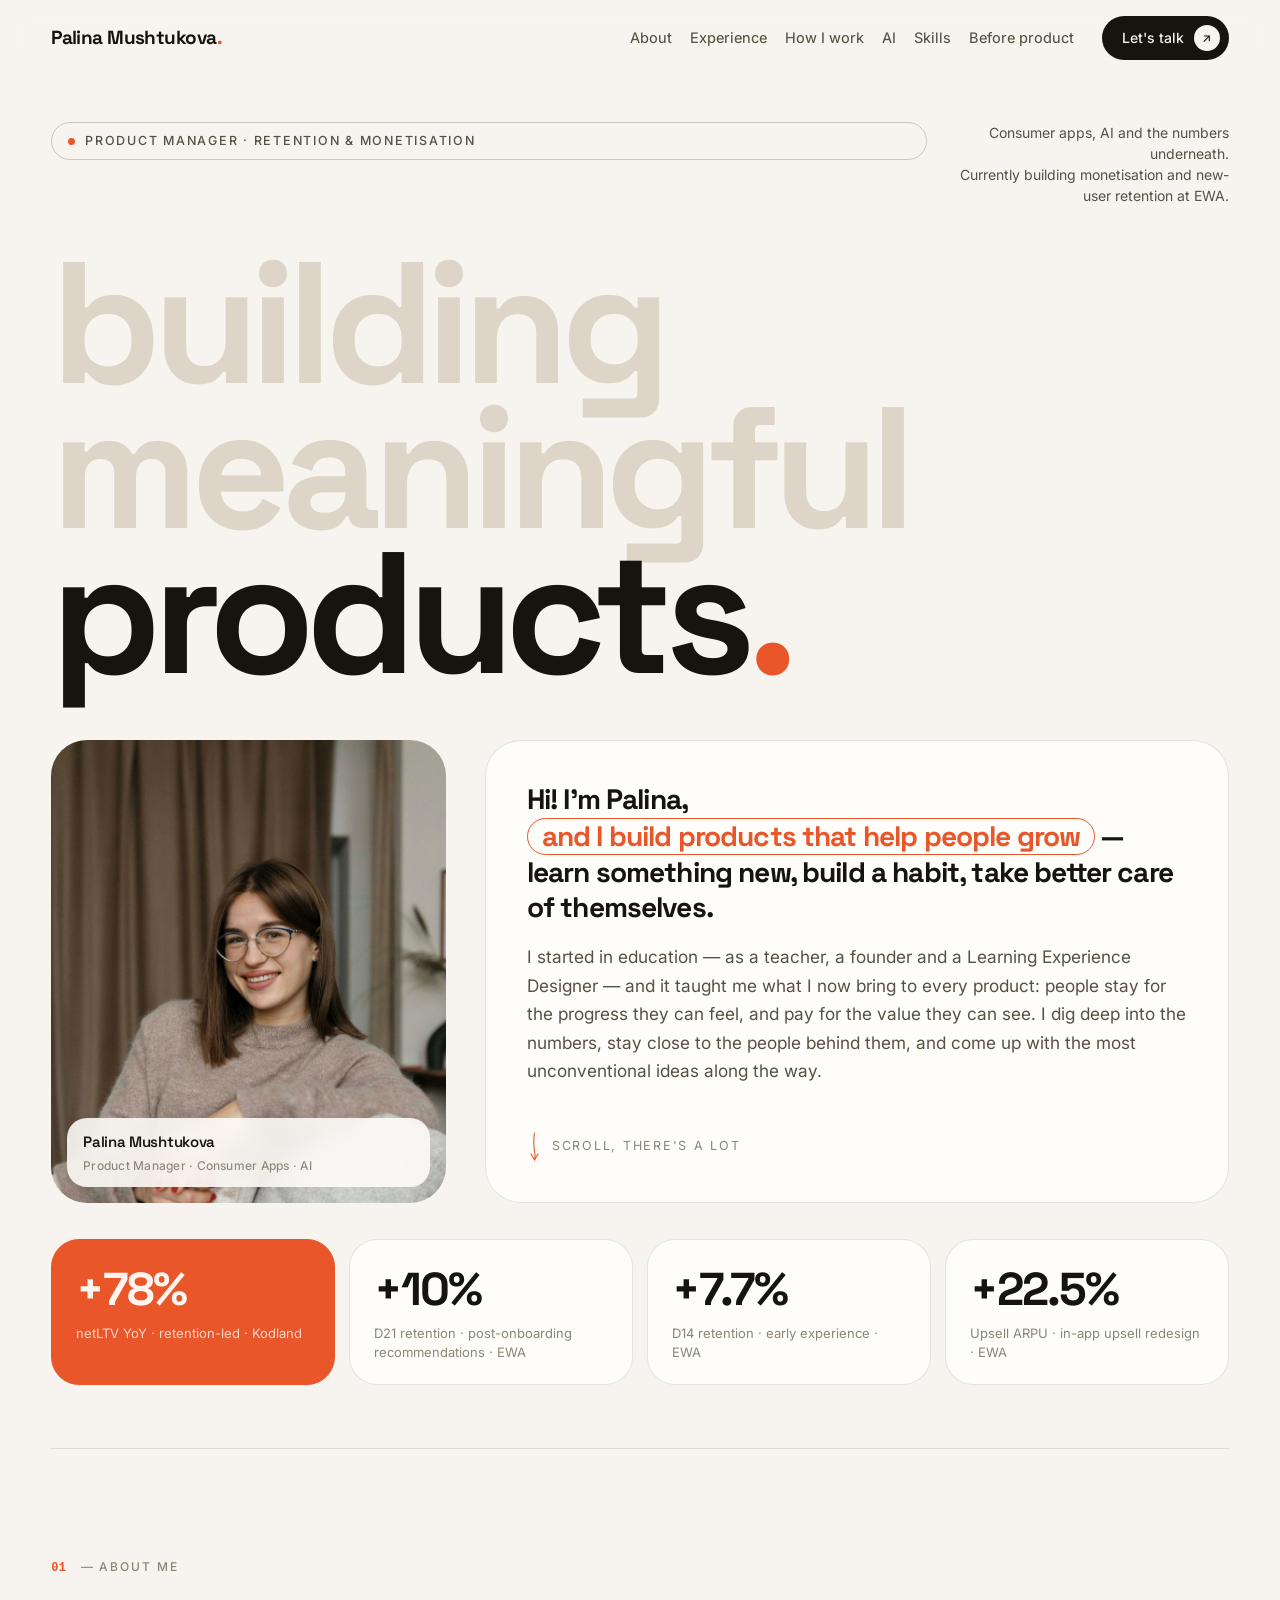
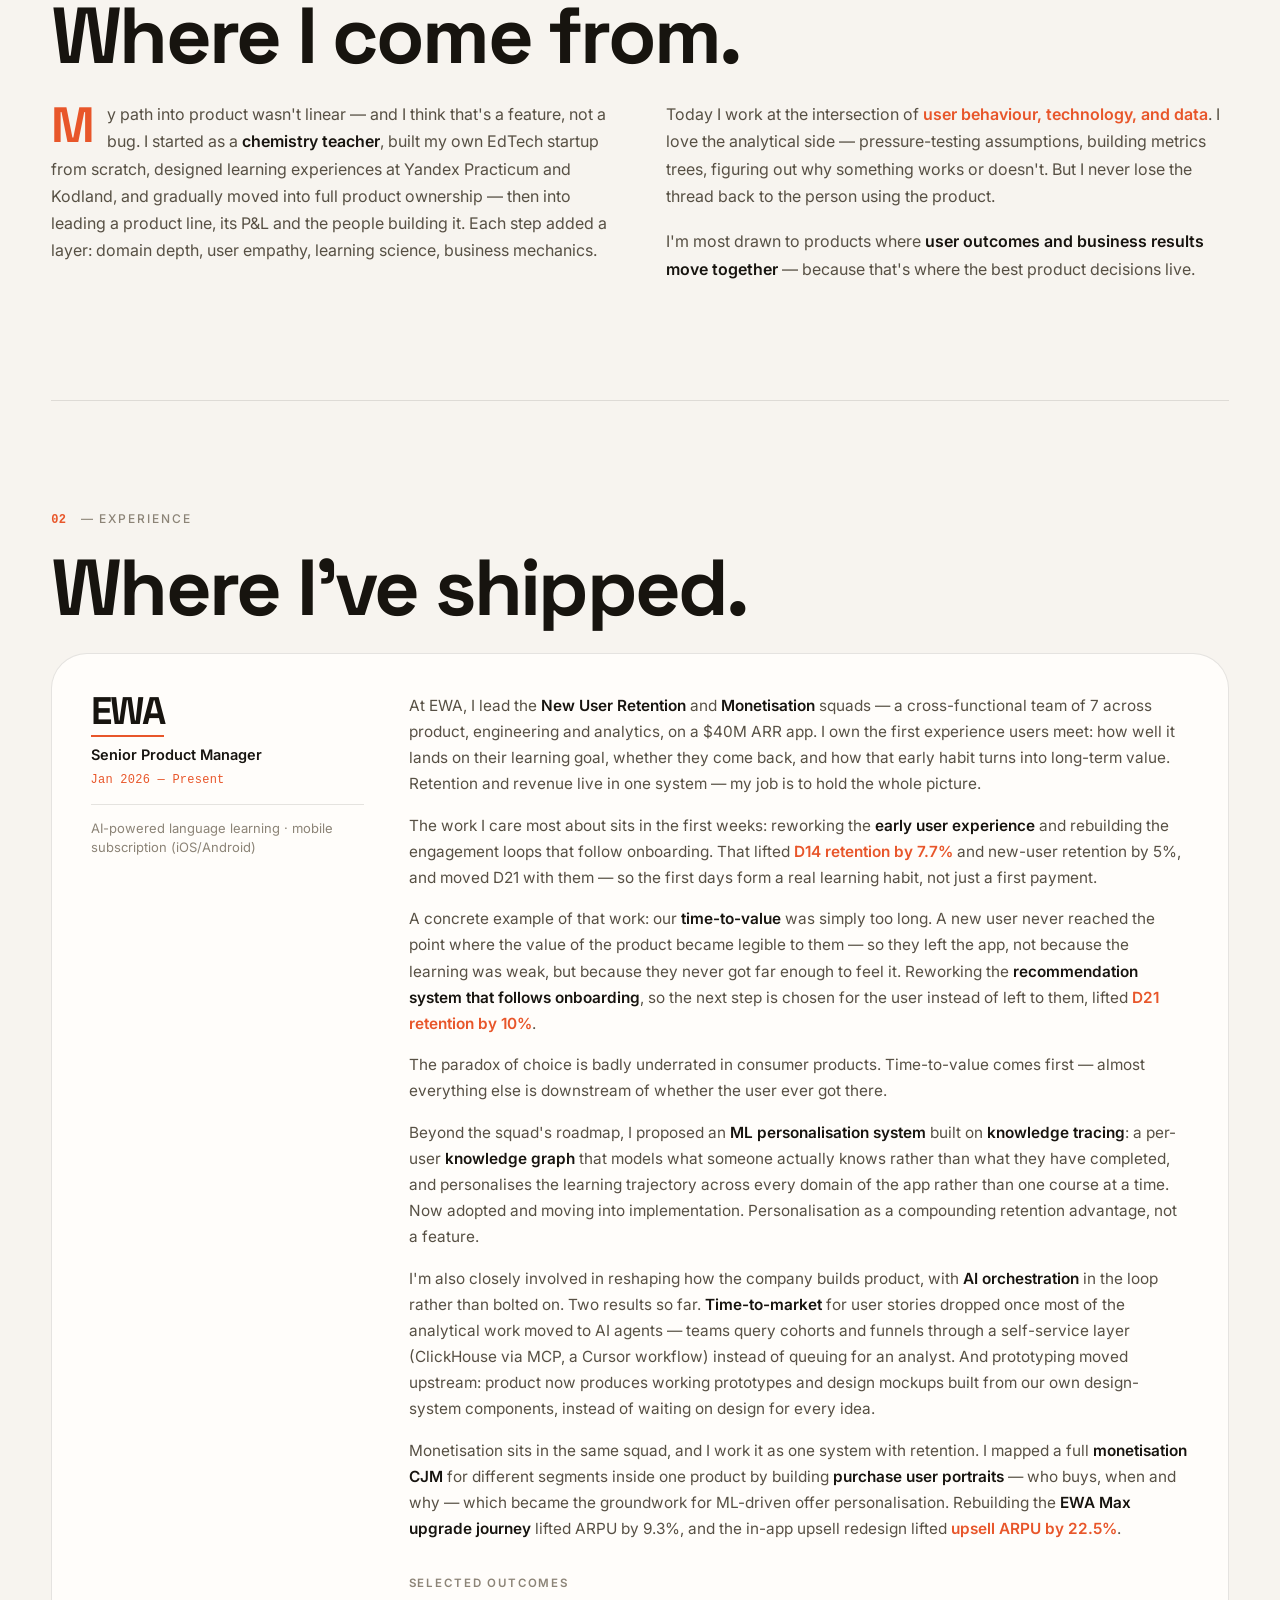
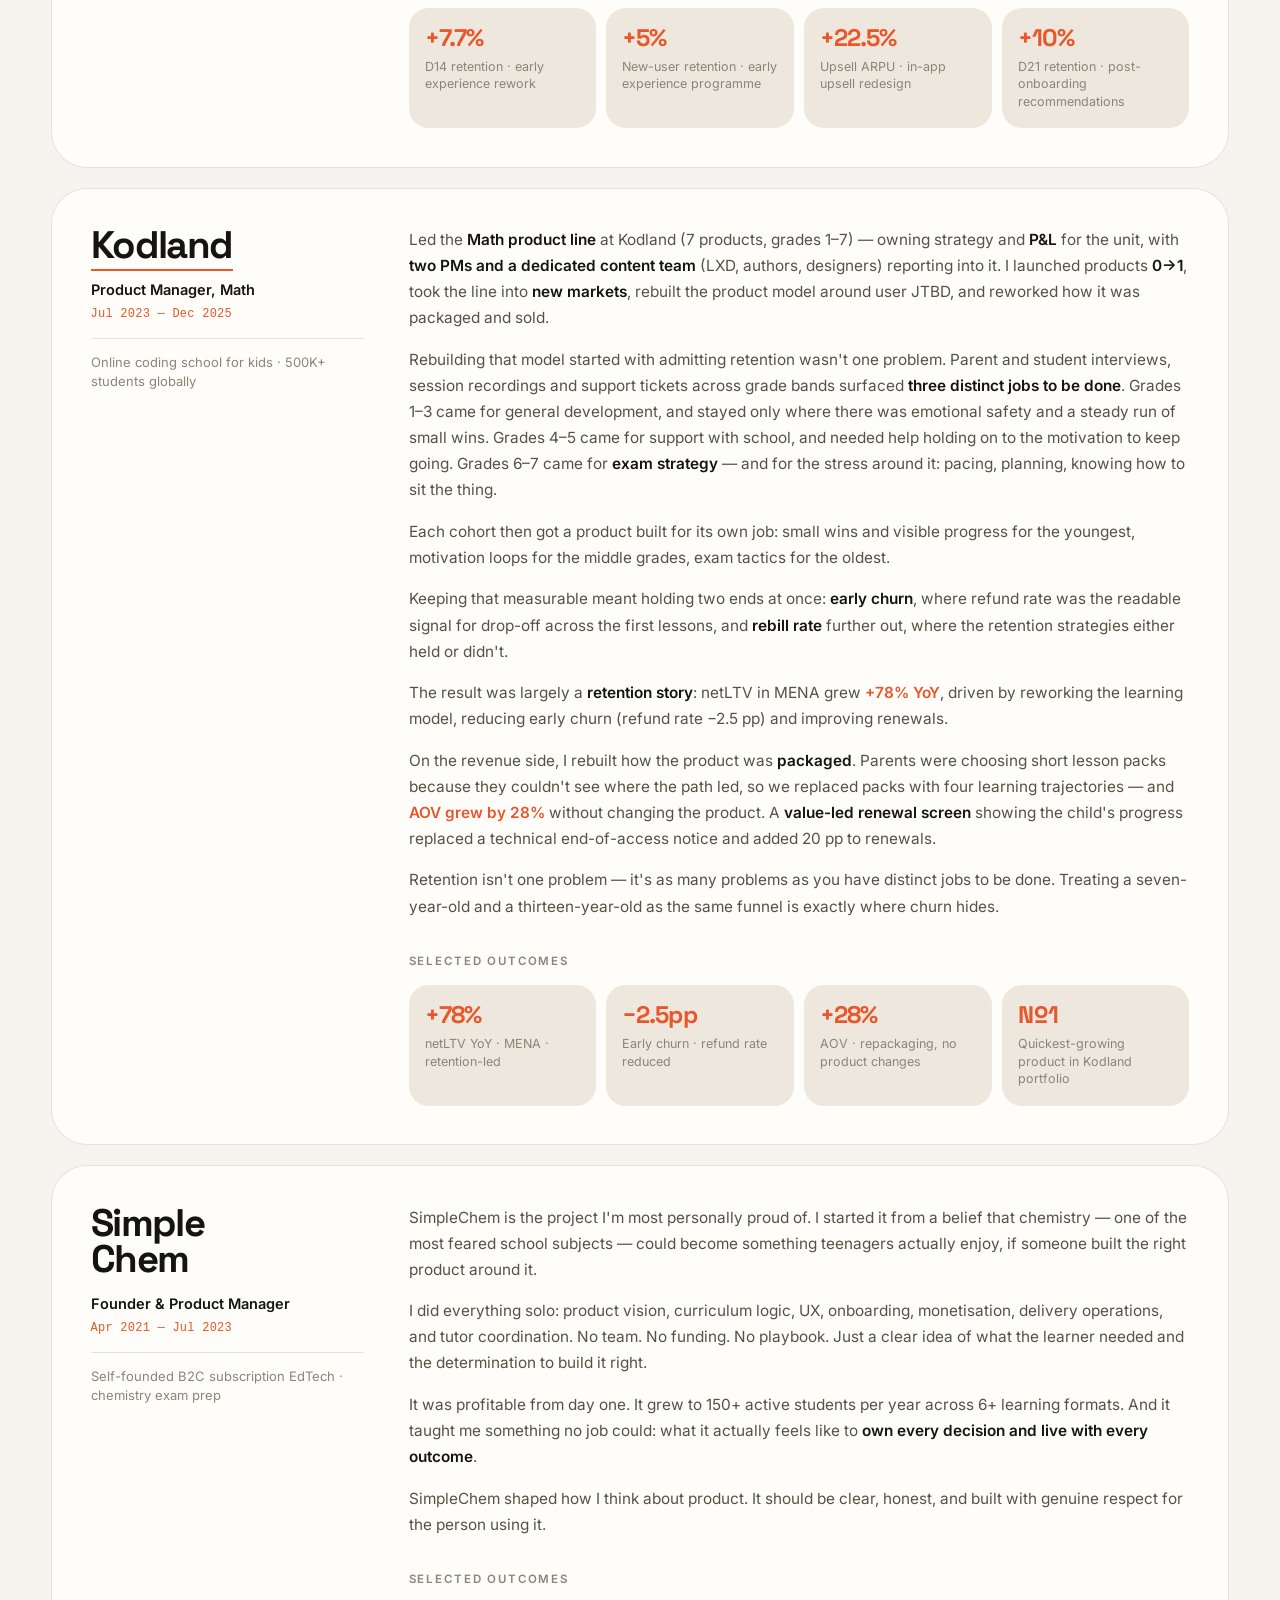
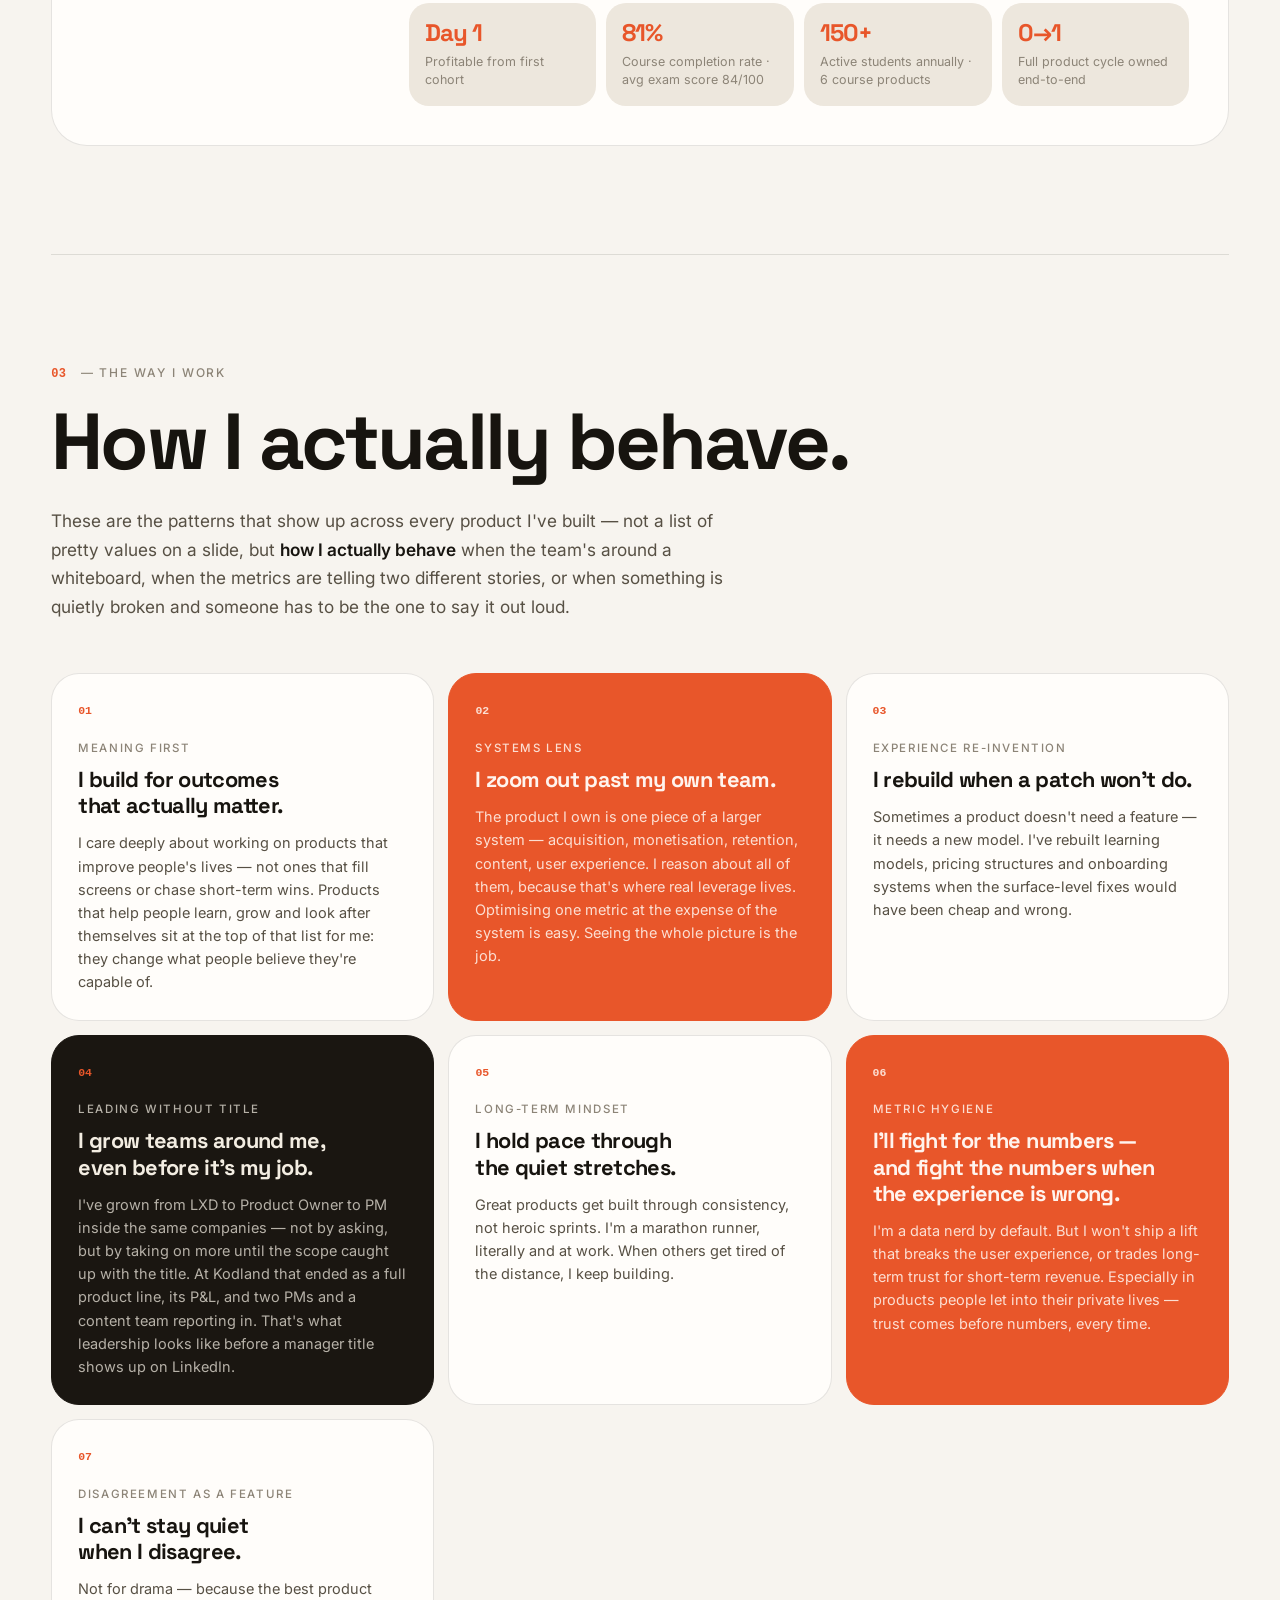
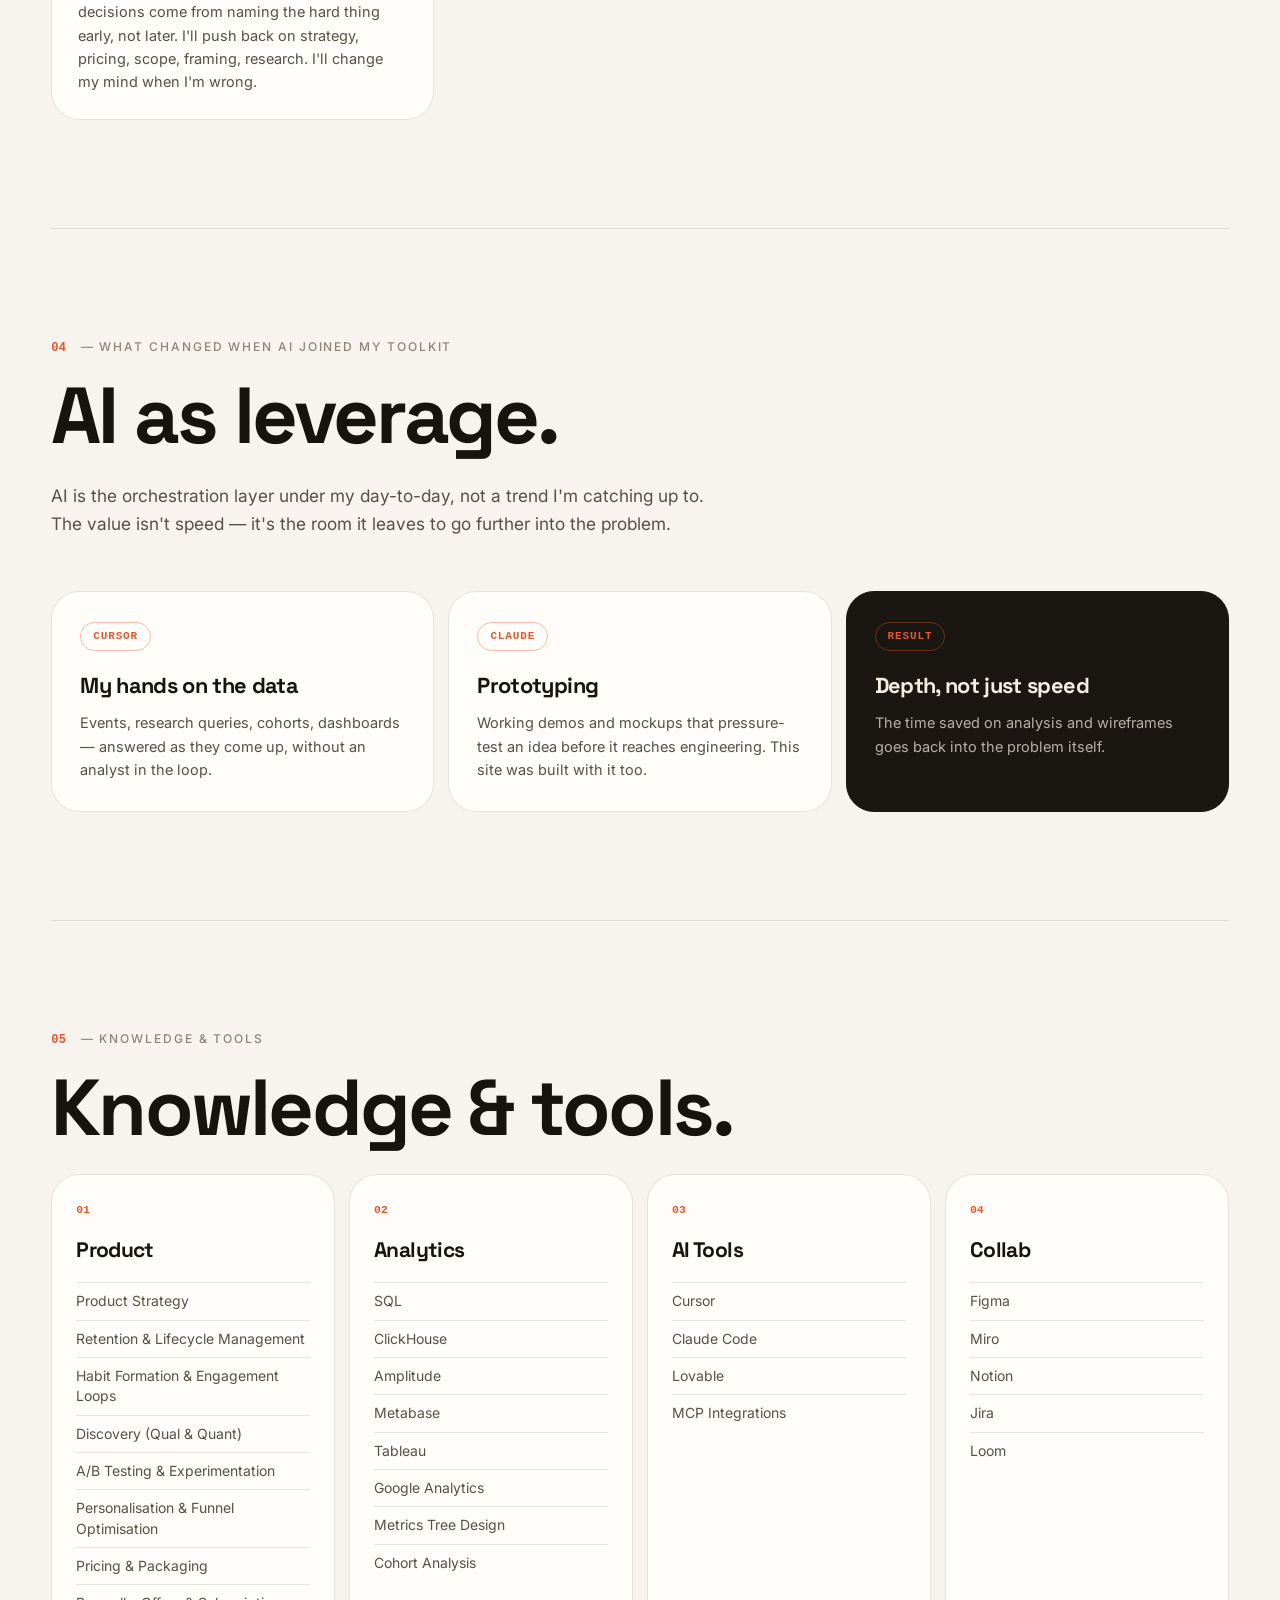
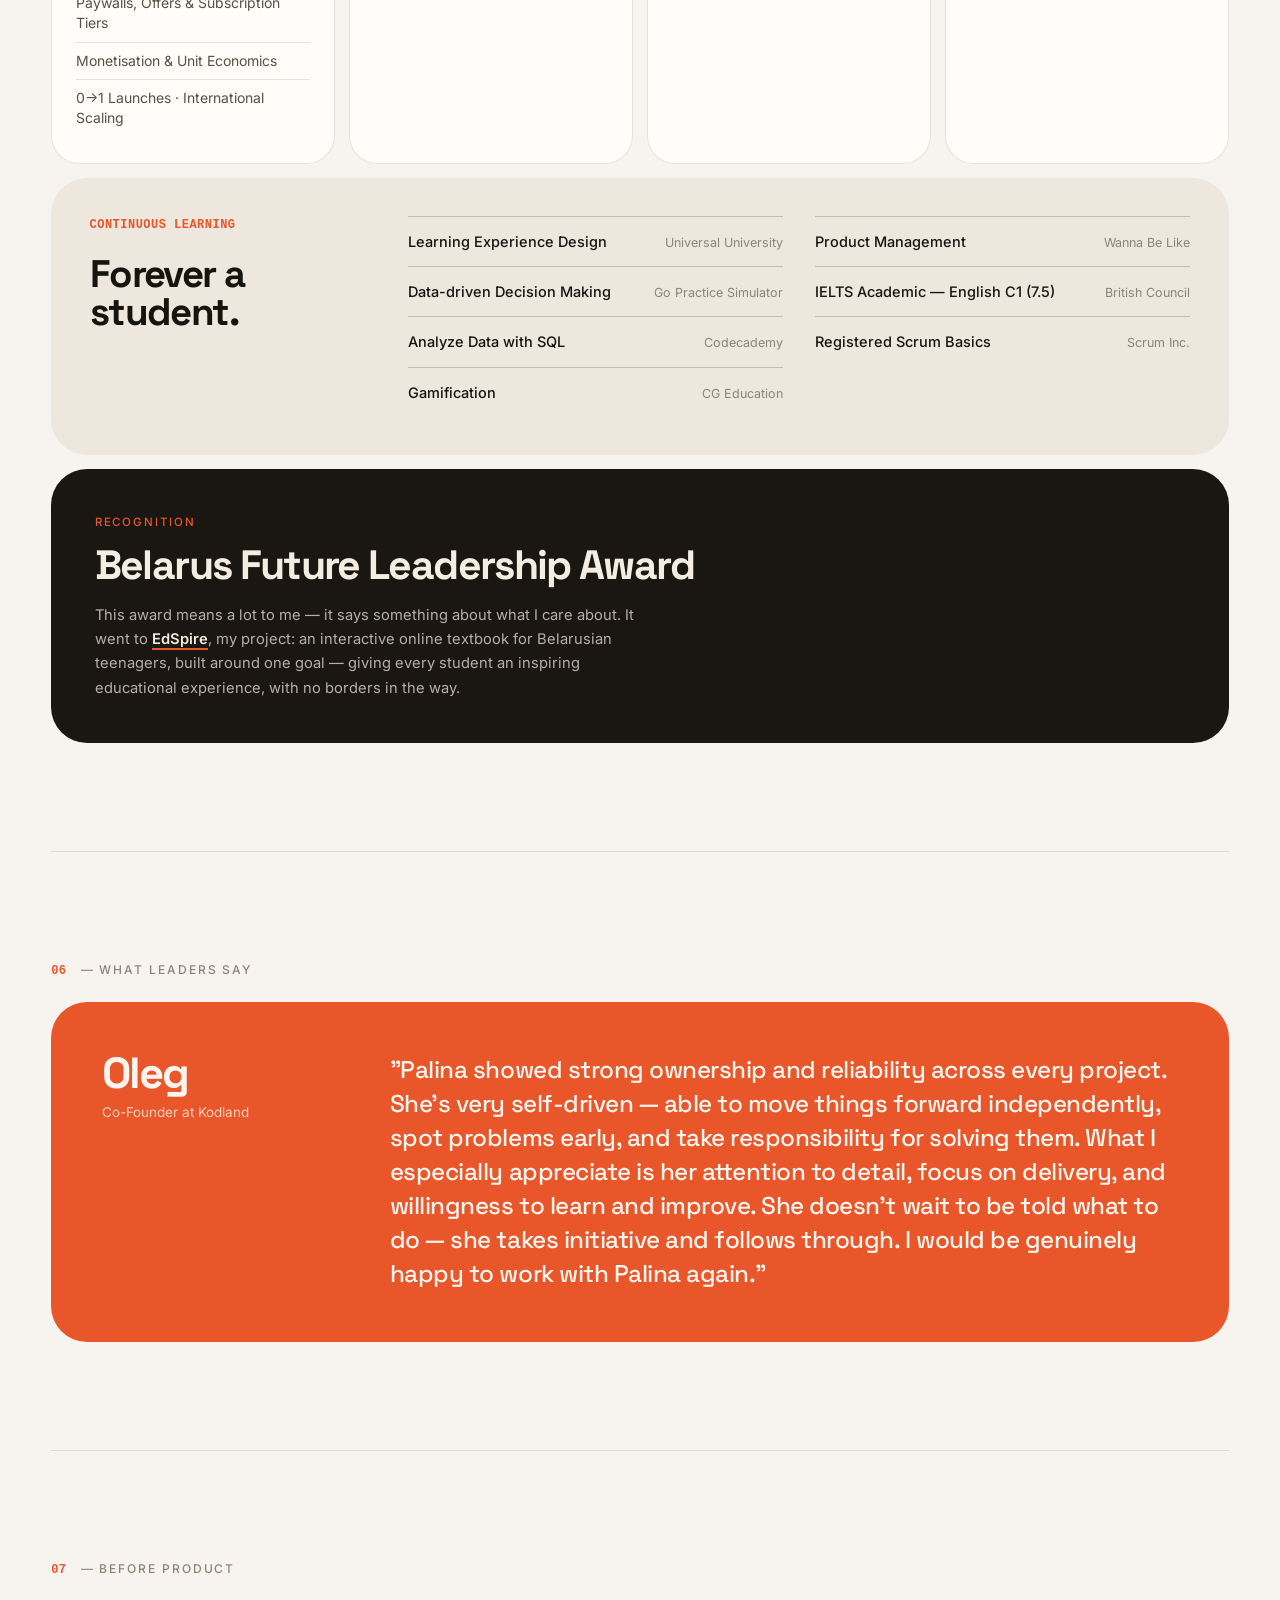
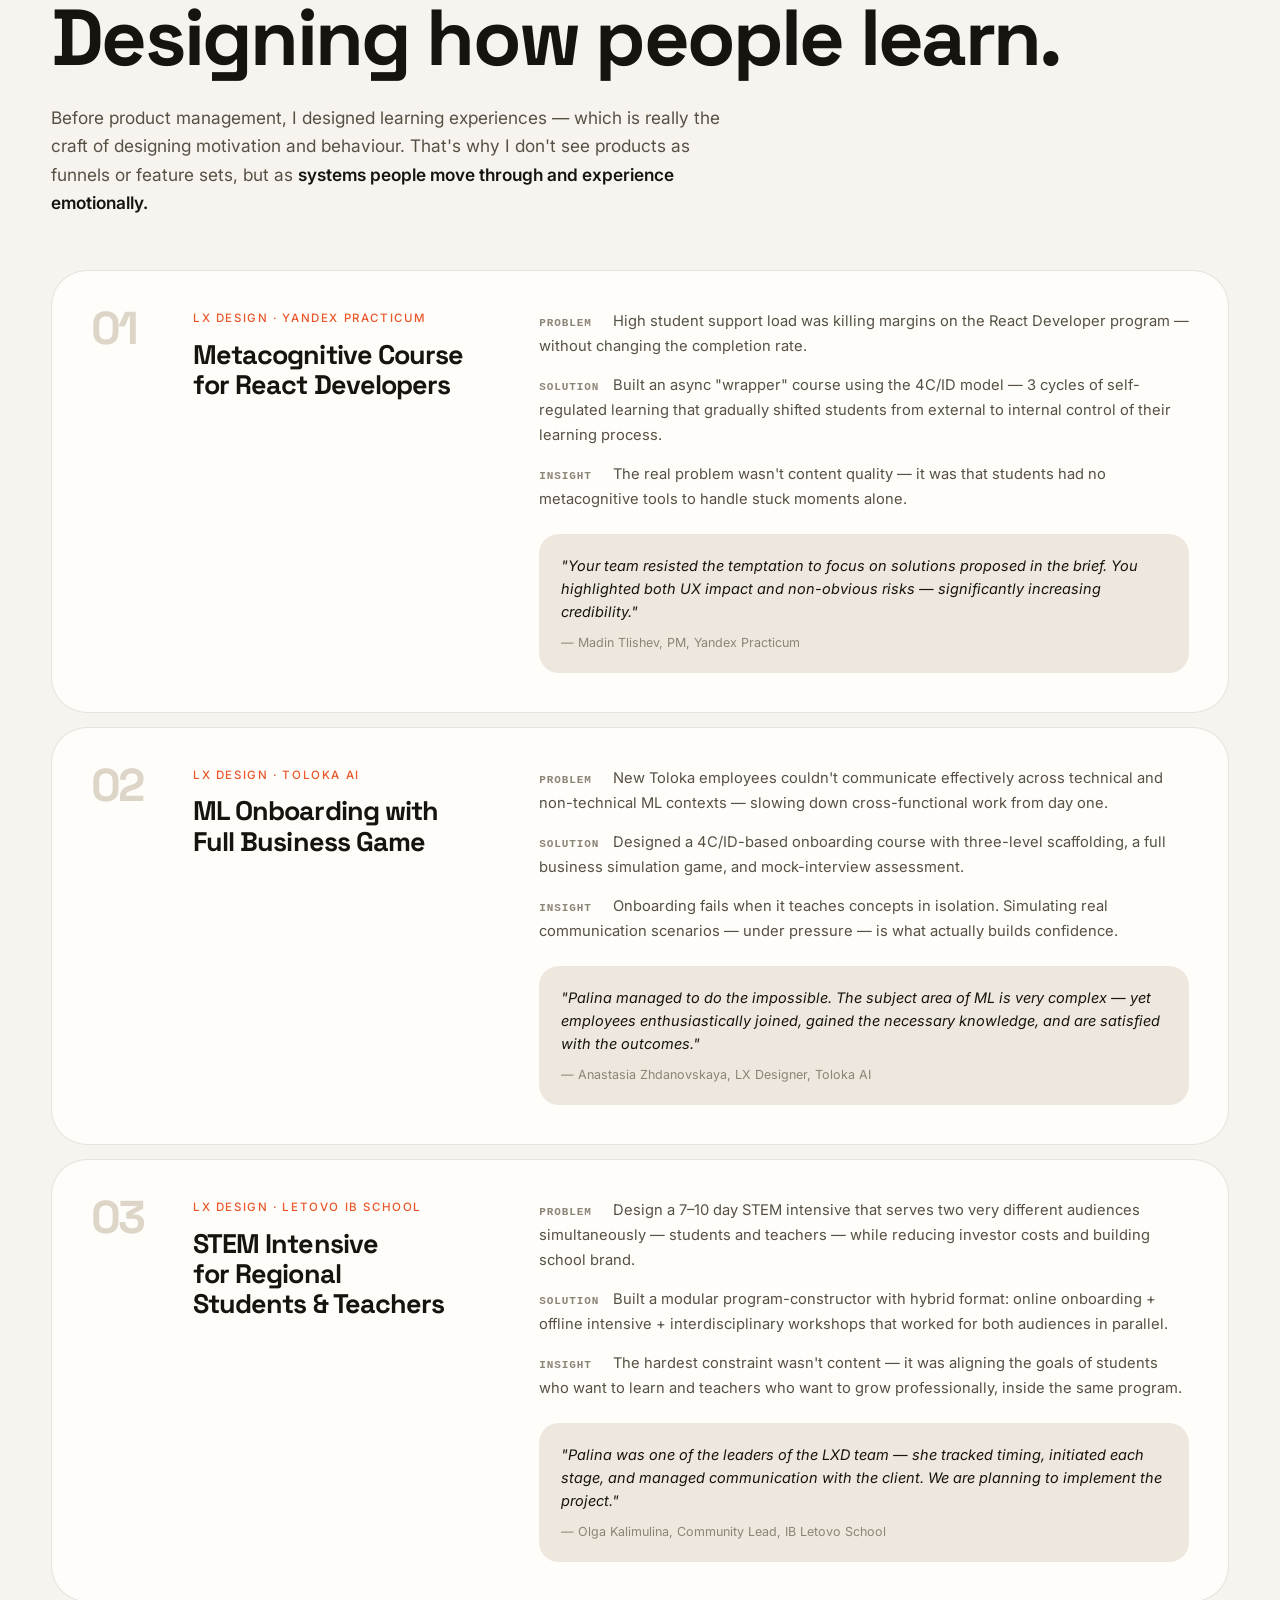
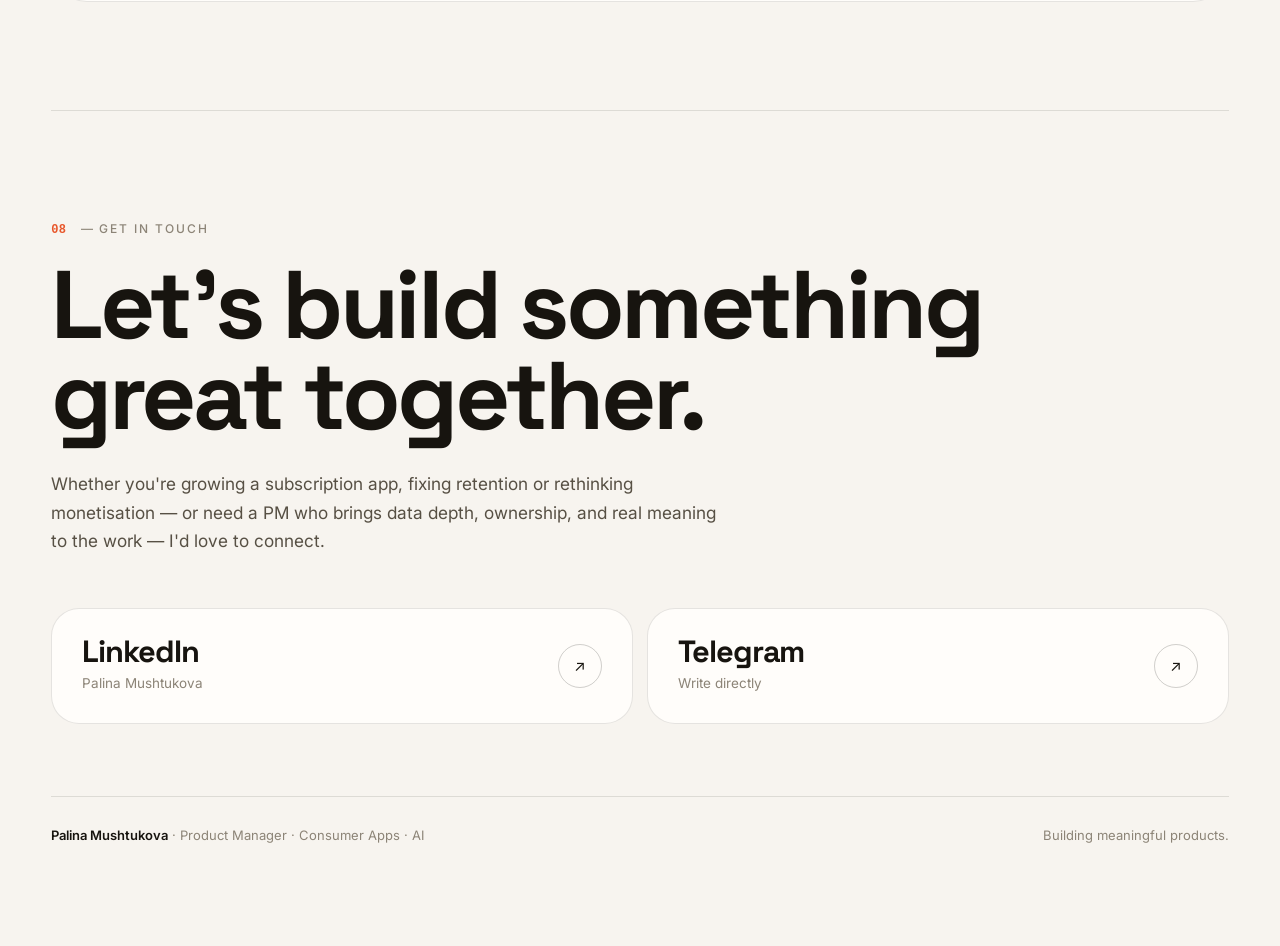
==== commit 791985b8: "Hero note: mention monetisation alongside new-user retention Co-Authored-By: Claude Opus 5.5 <norepl" ====
--- a/index.html
+++ b/index.html
@@ -1073,7 +1073,7 @@
 }
 
 
-</style></head><body><header class="topnav"><div class="topnav-inner"><a href="#top" class="brand">Palina Mushtukova<span class="dot">.</span></a><nav class=""><a href="#about">About</a><a href="#experience">Experience</a><a href="#operate">How I work</a><a href="#ai">AI</a><a href="#skills">Skills</a><a href="#cases">Before product</a></nav><a href="#contact" class="cta">Let&#x27;s talk <span class="glyph" aria-hidden="true">↗</span></a><button class="burger" aria-label="Open menu" aria-expanded="false"><svg viewBox="0 0 24 24" fill="none" stroke="currentColor" stroke-width="2" stroke-linecap="round"><path d="M4 8 L20 8"></path><path d="M4 16 L20 16"></path></svg></button></div></header><main class="page"><section class="hero section" id="top"><div class="hero-top"><div class="hero-eyebrow"><span class="pulse" aria-hidden="true"></span>Product Manager · Retention &amp; Monetisation</div><div class="hero-note">Consumer apps, AI and the numbers underneath.<br/>Currently building new-user retention at EWA.<a class="cta" href="#contact">Let&#x27;s talk <span class="glyph" aria-hidden="true">↗</span></a></div></div><h1 class="hero-title"><span class="ghost">building</span><span class="ghost">meaningful</span><span class="solid">products<em>.</em></span></h1><div class="hero-band"><div class="portrait-card"><div class="portrait-frame" style="background-image:url(assets/portrait.jpg)" role="img" aria-label="Portrait of Palina Mushtukova"></div><div class="portrait-caption">Palina Mushtukova<small>Product Manager · Consumer Apps · AI</small></div></div><div class="hero-copy"><div class="lead-in">Hi! I&#x27;m Palina, <span class="mark">and I build products that help people grow</span> — learn something new, build a habit, take better care of themselves.</div><p>I started in education — as a teacher, a founder and a Learning Experience Designer — and it taught me what I now bring to every product: people stay for the progress they can feel, and pay for the value they can see. I dig deep into the numbers, stay close to the people behind them, and come up with the most unconventional ideas along the way.</p><div class="hero-scroll"><svg class="arrow" viewBox="0 0 30 60" fill="none" stroke="var(--accent)" stroke-width="2.2" stroke-linecap="round"><path d="M15 4 Q 12 20, 15 40 T 15 54"></path><path d="M8 46 L 15 58 L 22 46"></path></svg><span>scroll, there&#x27;s a lot</span></div></div></div><div class="stats"><div class="stat"><div class="num">+78%</div><div class="lbl">netLTV YoY · retention-led · Kodland</div></div><div class="stat"><div class="num">+10%</div><div class="lbl">D21 retention · post-onboarding recommendations · EWA</div></div><div class="stat"><div class="num">+7.7%</div><div class="lbl">D14 retention · early experience · EWA</div></div><div class="stat"><div class="num">+22.5%</div><div class="lbl">Upsell ARPU · in-app upsell redesign · EWA</div></div></div></section><section class="section about-section" id="about"><div class="section-label"><b>01</b> — About me</div><h2 class="section-title">Where I come from.</h2><div class="about-copy"><p>My path into product wasn&#x27;t linear — and I think that&#x27;s a feature, not a bug. I started as a <strong>chemistry teacher</strong>, built my own EdTech startup from scratch, designed learning experiences at Yandex Practicum and Kodland, and gradually moved into full product ownership — then into leading a product line, its P&amp;L and the people building it. Each step added a layer: domain depth, user empathy, learning science, business mechanics.</p><p>Today I work at the intersection of <span class="highlight">user behaviour, technology, and data</span>. I love the analytical side — pressure-testing assumptions, building metrics trees, figuring out why something works or doesn&#x27;t. But I never lose the thread back to the person using the product.</p><p>I&#x27;m most drawn to products where <strong>user outcomes and business results move together</strong> — because that&#x27;s where the best product decisions live.</p></div></section><section class="section" id="experience"><div class="section-label"><b>02</b> — Experience</div><h2 class="section-title">Where I&#x27;ve shipped.</h2><div class="xp-block"><div class="xp-meta"><div class="co"><a href="https://appewa.com/?language=en" target="_blank" rel="noopener noreferrer" class="co-link">EWA</a></div><div class="role">Senior Product Manager</div><div class="when">Jan 2026 — Present</div><div class="context">AI-powered language learning · mobile subscription (iOS/Android)</div></div><div class="xp-body"><p>At EWA, I lead the <strong>New User Retention</strong> and <strong>Monetisation</strong> squads — a cross-functional team of 7 across product, engineering and analytics, on a $40M ARR app. I own the first experience users meet: how well it lands on their learning goal, whether they come back, and how that early habit turns into long-term value. Retention and revenue live in one system — my job is to hold the whole picture.</p><p>The work I care most about sits in the first weeks: reworking the <strong>early user experience</strong> and rebuilding the engagement loops that follow onboarding. That lifted <span class="highlight">D14 retention by 7.7%</span> and new-user retention by 5%, and moved D21 with them — so the first days form a real learning habit, not just a first payment.</p><p>A concrete example of that work: our <strong>time-to-value</strong> was simply too long. A new user never reached the point where the value of the product became legible to them — so they left the app, not because the learning was weak, but because they never got far enough to feel it. Reworking the <strong>recommendation system that follows onboarding</strong>, so the next step is chosen for the user instead of left to them, lifted <span class="highlight">D21 retention by 10%</span>.</p><p>The paradox of choice is badly underrated in consumer products. Time-to-value comes first — almost everything else is downstream of whether the user ever got there.</p><p>Beyond the squad&#x27;s roadmap, I proposed an <strong>ML personalisation system</strong> built on <strong>knowledge tracing</strong>: a per-user <strong>knowledge graph</strong> that models what someone actually knows rather than what they have completed, and personalises the learning trajectory across every domain of the app rather than one course at a time. Now adopted and moving into implementation. Personalisation as a compounding retention advantage, not a feature.</p><p>I&#x27;m also closely involved in reshaping how the company builds product, with <strong>AI orchestration</strong> in the loop rather than bolted on. Two results so far. <strong>Time-to-market</strong> for user stories dropped once most of the analytical work moved to AI agents — teams query cohorts and funnels through a self-service layer (ClickHouse via MCP, a Cursor workflow) instead of queuing for an analyst. And prototyping moved upstream: product now produces working prototypes and design mockups built from our own design-system components, instead of waiting on design for every idea.</p><p>Monetisation sits in the same squad, and I work it as one system with retention. I mapped a full <strong>monetisation CJM</strong> for different segments inside one product by building <strong>purchase user portraits</strong> — who buys, when and why — which became the groundwork for ML-driven offer personalisation. Rebuilding the <strong>EWA Max upgrade journey</strong> lifted ARPU by 9.3%, and the in-app upsell redesign lifted <span class="highlight">upsell ARPU by 22.5%</span>.</p><h4>Selected outcomes</h4><div class="xp-outcomes"><div class="outcome"><div class="v">+7.7%</div><div class="d">D14 retention · early experience rework</div></div><div class="outcome"><div class="v">+5%</div><div class="d">New-user retention · early experience programme</div></div><div class="outcome"><div class="v">+22.5%</div><div class="d">Upsell ARPU · in-app upsell redesign</div></div><div class="outcome"><div class="v">+10%</div><div class="d">D21 retention · post-onboarding recommendations</div></div></div></div></div><div class="xp-block"><div class="xp-meta"><div class="co"><a href="https://www.kodland.org/" target="_blank" rel="noopener noreferrer" class="co-link">Kodland</a></div><div class="role">Product Manager, Math</div><div class="when">Jul 2023 — Dec 2025</div><div class="context">Online coding school for kids · 500K+ students globally</div></div><div class="xp-body"><p>Led the <strong>Math product line</strong> at Kodland (7 products, grades 1–7) — owning strategy and <strong>P&amp;L</strong> for the unit, with <strong>two PMs and a dedicated content team</strong> (LXD, authors, designers) reporting into it. I launched products <strong>0→1</strong>, took the line into <strong>new markets</strong>, rebuilt the product model around user JTBD, and reworked how it was packaged and sold.</p><p>Rebuilding that model started with admitting retention wasn&#x27;t one problem. Parent and student interviews, session recordings and support tickets across grade bands surfaced <strong>three distinct jobs to be done</strong>. Grades 1–3 came for general development, and stayed only where there was emotional safety and a steady run of small wins. Grades 4–5 came for support with school, and needed help holding on to the motivation to keep going. Grades 6–7 came for <strong>exam strategy</strong> — and for the stress around it: pacing, planning, knowing how to sit the thing.</p><p>Each cohort then got a product built for its own job: small wins and visible progress for the youngest, motivation loops for the middle grades, exam tactics for the oldest.</p><p>Keeping that measurable meant holding two ends at once: <strong>early churn</strong>, where refund rate was the readable signal for drop-off across the first lessons, and <strong>rebill rate</strong> further out, where the retention strategies either held or didn&#x27;t.</p><p>The result was largely a <strong>retention story</strong>: netLTV in MENA grew <span class="highlight">+78% YoY</span>, driven by reworking the learning model, reducing early churn (refund rate −2.5 pp) and improving renewals.</p><p>On the revenue side, I rebuilt how the product was <strong>packaged</strong>. Parents were choosing short lesson packs because they couldn&#x27;t see where the path led, so we replaced packs with four learning trajectories — and <span class="highlight">AOV grew by 28%</span> without changing the product. A <strong>value-led renewal screen</strong> showing the child&#x27;s progress replaced a technical end-of-access notice and added 20 pp to renewals.</p><p>Retention isn&#x27;t one problem — it&#x27;s as many problems as you have distinct jobs to be done. Treating a seven-year-old and a thirteen-year-old as the same funnel is exactly where churn hides.</p><h4>Selected outcomes</h4><div class="xp-outcomes"><div class="outcome"><div class="v">+78%</div><div class="d">netLTV YoY · MENA · retention-led</div></div><div class="outcome"><div class="v">−2.5pp</div><div class="d">Early churn · refund rate reduced</div></div><div class="outcome"><div class="v">+28%</div><div class="d">AOV · repackaging, no product changes</div></div><div class="outcome"><div class="v">№1</div><div class="d">Quickest-growing product in Kodland portfolio</div></div></div></div></div><div class="xp-block"><div class="xp-meta"><div class="co">Simple<br/>Chem</div><div class="role">Founder &amp; Product Manager</div><div class="when">Apr 2021 — Jul 2023</div><div class="context">Self-founded B2C subscription EdTech · chemistry exam prep</div></div><div class="xp-body"><p>SimpleChem is the project I&#x27;m most personally proud of. I started it from a belief that chemistry — one of the most feared school subjects — could become something teenagers actually enjoy, if someone built the right product around it.</p><p>I did everything solo: product vision, curriculum logic, UX, onboarding, monetisation, delivery operations, and tutor coordination. No team. No funding. No playbook. Just a clear idea of what the learner needed and the determination to build it right.</p><p>It was profitable from day one. It grew to 150+ active students per year across 6+ learning formats. And it taught me something no job could: what it actually feels like to <strong>own every decision and live with every outcome</strong>.</p><p>SimpleChem shaped how I think about product. It should be clear, honest, and built with genuine respect for the person using it.</p><h4>Selected outcomes</h4><div class="xp-outcomes"><div class="outcome"><div class="v">Day 1</div><div class="d">Profitable from first cohort</div></div><div class="outcome"><div class="v">81%</div><div class="d">Course completion rate · avg exam score 84/100</div></div><div class="outcome"><div class="v">150+</div><div class="d">Active students annually · 6 course products</div></div><div class="outcome"><div class="v">0→1</div><div class="d">Full product cycle owned end-to-end</div></div></div></div></div></section><section class="section" id="operate"><div class="section-label"><b>03</b> — The way I work</div><h2 class="section-title">How I actually behave.</h2><p class="section-lead">These are the patterns that show up across every product I&#x27;ve built — not a list of pretty values on a slide, but <strong>how I actually behave</strong> when the team&#x27;s around a whiteboard, when the metrics are telling two different stories, or when something is quietly broken and someone has to be the one to say it out loud.</p><div class="principles"><div class="principle"><div class="num">01</div><div class="tag">Meaning first</div><h3>I build for outcomes that actually matter.</h3><p>I care deeply about working on products that improve people&#x27;s lives — not ones that fill screens or chase short-term wins. Products that help people learn, grow and look after themselves sit at the top of that list for me: they change what people believe they&#x27;re capable of.</p></div><div class="principle is-accent"><div class="num">02</div><div class="tag">Systems lens</div><h3>I zoom out past my own team.</h3><p>The product I own is one piece of a larger system — acquisition, monetisation, retention, content, user experience. I reason about all of them, because that&#x27;s where real leverage lives. Optimising one metric at the expense of the system is easy. Seeing the whole picture is the job.</p></div><div class="principle"><div class="num">03</div><div class="tag">Experience re-invention</div><h3>I rebuild when a patch won&#x27;t do.</h3><p>Sometimes a product doesn&#x27;t need a feature — it needs a new model. I&#x27;ve rebuilt learning models, pricing structures and onboarding systems when the surface-level fixes would have been cheap and wrong.</p></div><div class="principle is-slab"><div class="num">04</div><div class="tag">Leading without title</div><h3>I grow teams around me, even before it&#x27;s my job.</h3><p>I&#x27;ve grown from LXD to Product Owner to PM inside the same companies — not by asking, but by taking on more until the scope caught up with the title. At Kodland that ended as a full product line, its P&amp;L, and two PMs and a content team reporting in. That&#x27;s what leadership looks like before a manager title shows up on LinkedIn.</p></div><div class="principle"><div class="num">05</div><div class="tag">Long-term mindset</div><h3>I hold pace through the quiet stretches.</h3><p>Great products get built through consistency, not heroic sprints. I&#x27;m a marathon runner, literally and at work. When others get tired of the distance, I keep building.</p></div><div class="principle is-accent"><div class="num">06</div><div class="tag">Metric hygiene</div><h3>I&#x27;ll fight for the numbers — and fight the numbers when the experience is wrong.</h3><p>I&#x27;m a data nerd by default. But I won&#x27;t ship a lift that breaks the user experience, or trades long-term trust for short-term revenue. Especially in products people let into their private lives — trust comes before numbers, every time.</p></div><div class="principle"><div class="num">07</div><div class="tag">Disagreement as a feature</div><h3>I can&#x27;t stay quiet when I disagree.</h3><p>Not for drama — because the best product decisions come from naming the hard thing early, not later. I&#x27;ll push back on strategy, pricing, scope, framing, research. I&#x27;ll change my mind when I&#x27;m wrong.</p></div></div></section><section class="section" id="ai"><div class="section-label"><b>04</b> — What changed when AI joined my toolkit</div><h2 class="section-title">AI as leverage.</h2><p class="section-lead">AI is the orchestration layer under my day-to-day, not a trend I&#x27;m catching up to. The value isn&#x27;t speed — it&#x27;s the room it leaves to go further into the problem.</p><div class="ai-grid"><div class="ai-card"><div class="kicker">Cursor</div><h4>My hands on the data</h4><p>Events, research queries, cohorts, dashboards — answered as they come up, without an analyst in the loop.</p></div><div class="ai-card"><div class="kicker">Claude</div><h4>Prototyping</h4><p>Working demos and mockups that pressure-test an idea before it reaches engineering. This site was built with it too.</p></div><div class="ai-card is-slab"><div class="kicker">Result</div><h4>Depth, not just speed</h4><p>The time saved on analysis and wireframes goes back into the problem itself.</p></div></div></section><section class="section" id="skills"><div class="section-label"><b>05</b> — Knowledge &amp; Tools</div><h2 class="section-title">Knowledge &amp; tools.</h2><div class="skills-grid"><div class="skills-col"><div class="idx">01</div><div class="group">Product</div><ul><li>Product Strategy</li><li>Retention &amp; Lifecycle Management</li><li>Habit Formation &amp; Engagement Loops</li><li>Discovery (Qual &amp; Quant)</li><li>A/B Testing &amp; Experimentation</li><li>Personalisation &amp; Funnel Optimisation</li><li>Pricing &amp; Packaging</li><li>Paywalls, Offers &amp; Subscription Tiers</li><li>Monetisation &amp; Unit Economics</li><li>0→1 Launches · International Scaling</li></ul></div><div class="skills-col"><div class="idx">02</div><div class="group">Analytics</div><ul><li>SQL</li><li>ClickHouse</li><li>Amplitude</li><li>Metabase</li><li>Tableau</li><li>Google Analytics</li><li>Metrics Tree Design</li><li>Cohort Analysis</li></ul></div><div class="skills-col"><div class="idx">03</div><div class="group">AI Tools</div><ul><li>Cursor</li><li>Claude Code</li><li>Lovable</li><li>MCP Integrations</li></ul></div><div class="skills-col"><div class="idx">04</div><div class="group">Collab</div><ul><li>Figma</li><li>Miro</li><li>Notion</li><li>Jira</li><li>Loom</li></ul></div></div><div class="learning"><div><div class="section-label"><b>Continuous learning</b></div><h3>Forever a student.</h3></div><div class="courses"><div class="course"><div class="c-name">Learning Experience Design</div><div class="c-where">Universal University</div></div><div class="course"><div class="c-name">Product Management</div><div class="c-where">Wanna Be Like</div></div><div class="course"><div class="c-name">Data-driven Decision Making</div><div class="c-where">Go Practice Simulator</div></div><div class="course"><div class="c-name">IELTS Academic — English C1 (7.5)</div><div class="c-where">British Council</div></div><div class="course"><div class="c-name">Analyze Data with SQL</div><div class="c-where">Codecademy</div></div><div class="course"><div class="c-name">Registered Scrum Basics</div><div class="c-where">Scrum Inc.</div></div><div class="course"><div class="c-name">Gamification</div><div class="c-where">CG Education</div></div></div></div><div class="award"><div class="award-text"><div class="a-tag">Recognition</div><h3>Belarus Future Leadership Award</h3><p>This award means a lot to me — it says something about what I care about. It went to <strong><a class="award-link" href="https://edspire.by/" target="_blank" rel="noopener noreferrer">EdSpire</a></strong>, my project: an interactive online textbook for Belarusian teenagers, built around one goal — giving every student an inspiring educational experience, with no borders in the way.</p></div></div></section><section class="section" id="testimonial"><div class="section-label"><b>06</b> — What leaders say</div><div class="testi"><div class="who"><div class="name">Oleg</div><div class="role">Co-Founder at Kodland</div></div><div><q>&quot;Palina showed strong ownership and reliability across every project. She&#x27;s very self-driven — able to move things forward independently, spot problems early, and take responsibility for solving them. What I especially appreciate is her attention to detail, focus on delivery, and willingness to learn and improve. She doesn&#x27;t wait to be told what to do — she takes initiative and follows through. I would be genuinely happy to work with Palina again.&quot;</q></div></div></section><section class="section" id="cases"><div class="section-label"><b>07</b> — Before product</div><h2 class="section-title">Designing how people learn.</h2><p class="section-lead">Before product management, I designed learning experiences — which is really the craft of designing motivation and behaviour. That&#x27;s why I don&#x27;t see products as funnels or feature sets, but as <strong>systems people move through and experience emotionally.</strong></p><div class="case-list"><div class="case"><div class="c-num">01</div><div class="c-title"><div class="c-head">LX Design · Yandex Practicum</div><h3>Metacognitive Course for React Developers</h3></div><div class="c-body"><p><span class="lbl">Problem </span>High student support load was killing margins on the React Developer program — without changing the completion rate.</p><p><span class="lbl">Solution </span>Built an async &quot;wrapper&quot; course using the 4C/ID model — 3 cycles of self-regulated learning that gradually shifted students from external to internal control of their learning process.</p><p><span class="lbl">Insight </span>The real problem wasn&#x27;t content quality — it was that students had no metacognitive tools to handle stuck moments alone.</p><blockquote>&quot;Your team resisted the temptation to focus on solutions proposed in the brief. You highlighted both UX impact and non-obvious risks — significantly increasing credibility.&quot;<cite>— Madin Tlishev, PM, Yandex Practicum</cite></blockquote></div></div><div class="case"><div class="c-num">02</div><div class="c-title"><div class="c-head">LX Design · Toloka AI</div><h3>ML Onboarding with Full Business Game</h3></div><div class="c-body"><p><span class="lbl">Problem </span>New Toloka employees couldn&#x27;t communicate effectively across technical and non-technical ML contexts — slowing down cross-functional work from day one.</p><p><span class="lbl">Solution </span>Designed a 4C/ID-based onboarding course with three-level scaffolding, a full business simulation game, and mock-interview assessment.</p><p><span class="lbl">Insight </span>Onboarding fails when it teaches concepts in isolation. Simulating real communication scenarios — under pressure — is what actually builds confidence.</p><blockquote>&quot;Palina managed to do the impossible. The subject area of ML is very complex — yet employees enthusiastically joined, gained the necessary knowledge, and are satisfied with the outcomes.&quot;<cite>— Anastasia Zhdanovskaya, LX Designer, Toloka AI</cite></blockquote></div></div><div class="case"><div class="c-num">03</div><div class="c-title"><div class="c-head">LX Design · Letovo IB School</div><h3>STEM Intensive for Regional Students &amp; Teachers</h3></div><div class="c-body"><p><span class="lbl">Problem </span>Design a 7–10 day STEM intensive that serves two very different audiences simultaneously — students and teachers — while reducing investor costs and building school brand.</p><p><span class="lbl">Solution </span>Built a modular program-constructor with hybrid format: online onboarding + offline intensive + interdisciplinary workshops that worked for both audiences in parallel.</p><p><span class="lbl">Insight </span>The hardest constraint wasn&#x27;t content — it was aligning the goals of students who want to learn and teachers who want to grow professionally, inside the same program.</p><blockquote>&quot;Palina was one of the leaders of the LXD team — she tracked timing, initiated each stage, and managed communication with the client. We are planning to implement the project.&quot;<cite>— Olga Kalimulina, Community Lead, IB Letovo School</cite></blockquote></div></div></div></section><section class="section" id="contact"><div class="section-label"><b>08</b> — Get in touch</div><h2 class="section-title contact-title">Let&#x27;s build something great together.</h2><p class="section-lead">Whether you&#x27;re growing a subscription app, fixing retention or rethinking monetisation — or need a PM who brings data depth, ownership, and real meaning to the work — I&#x27;d love to connect.</p><div class="contact-links"><a class="link-card" href="https://www.linkedin.com/in/palina-mushtukova/" target="_blank" rel="noopener"><div><div class="l-name">LinkedIn</div><div class="l-handle">Palina Mushtukova</div></div><div class="l-arrow">↗</div></a><a class="link-card" href="https://t.me/palina_mushtukova" target="_blank" rel="noopener"><div><div class="l-name">Telegram</div><div class="l-handle">Write directly</div></div><div class="l-arrow">↗</div></a></div><div class="footer"><div><b>Palina Mushtukova</b> · Product Manager · Consumer Apps · AI</div><div>Building meaningful products.</div></div></section></main><script>
+</style></head><body><header class="topnav"><div class="topnav-inner"><a href="#top" class="brand">Palina Mushtukova<span class="dot">.</span></a><nav class=""><a href="#about">About</a><a href="#experience">Experience</a><a href="#operate">How I work</a><a href="#ai">AI</a><a href="#skills">Skills</a><a href="#cases">Before product</a></nav><a href="#contact" class="cta">Let&#x27;s talk <span class="glyph" aria-hidden="true">↗</span></a><button class="burger" aria-label="Open menu" aria-expanded="false"><svg viewBox="0 0 24 24" fill="none" stroke="currentColor" stroke-width="2" stroke-linecap="round"><path d="M4 8 L20 8"></path><path d="M4 16 L20 16"></path></svg></button></div></header><main class="page"><section class="hero section" id="top"><div class="hero-top"><div class="hero-eyebrow"><span class="pulse" aria-hidden="true"></span>Product Manager · Retention &amp; Monetisation</div><div class="hero-note">Consumer apps, AI and the numbers underneath.<br/>Currently building monetisation and new-user retention at EWA.<a class="cta" href="#contact">Let&#x27;s talk <span class="glyph" aria-hidden="true">↗</span></a></div></div><h1 class="hero-title"><span class="ghost">building</span><span class="ghost">meaningful</span><span class="solid">products<em>.</em></span></h1><div class="hero-band"><div class="portrait-card"><div class="portrait-frame" style="background-image:url(assets/portrait.jpg)" role="img" aria-label="Portrait of Palina Mushtukova"></div><div class="portrait-caption">Palina Mushtukova<small>Product Manager · Consumer Apps · AI</small></div></div><div class="hero-copy"><div class="lead-in">Hi! I&#x27;m Palina, <span class="mark">and I build products that help people grow</span> — learn something new, build a habit, take better care of themselves.</div><p>I started in education — as a teacher, a founder and a Learning Experience Designer — and it taught me what I now bring to every product: people stay for the progress they can feel, and pay for the value they can see. I dig deep into the numbers, stay close to the people behind them, and come up with the most unconventional ideas along the way.</p><div class="hero-scroll"><svg class="arrow" viewBox="0 0 30 60" fill="none" stroke="var(--accent)" stroke-width="2.2" stroke-linecap="round"><path d="M15 4 Q 12 20, 15 40 T 15 54"></path><path d="M8 46 L 15 58 L 22 46"></path></svg><span>scroll, there&#x27;s a lot</span></div></div></div><div class="stats"><div class="stat"><div class="num">+78%</div><div class="lbl">netLTV YoY · retention-led · Kodland</div></div><div class="stat"><div class="num">+10%</div><div class="lbl">D21 retention · post-onboarding recommendations · EWA</div></div><div class="stat"><div class="num">+7.7%</div><div class="lbl">D14 retention · early experience · EWA</div></div><div class="stat"><div class="num">+22.5%</div><div class="lbl">Upsell ARPU · in-app upsell redesign · EWA</div></div></div></section><section class="section about-section" id="about"><div class="section-label"><b>01</b> — About me</div><h2 class="section-title">Where I come from.</h2><div class="about-copy"><p>My path into product wasn&#x27;t linear — and I think that&#x27;s a feature, not a bug. I started as a <strong>chemistry teacher</strong>, built my own EdTech startup from scratch, designed learning experiences at Yandex Practicum and Kodland, and gradually moved into full product ownership — then into leading a product line, its P&amp;L and the people building it. Each step added a layer: domain depth, user empathy, learning science, business mechanics.</p><p>Today I work at the intersection of <span class="highlight">user behaviour, technology, and data</span>. I love the analytical side — pressure-testing assumptions, building metrics trees, figuring out why something works or doesn&#x27;t. But I never lose the thread back to the person using the product.</p><p>I&#x27;m most drawn to products where <strong>user outcomes and business results move together</strong> — because that&#x27;s where the best product decisions live.</p></div></section><section class="section" id="experience"><div class="section-label"><b>02</b> — Experience</div><h2 class="section-title">Where I&#x27;ve shipped.</h2><div class="xp-block"><div class="xp-meta"><div class="co"><a href="https://appewa.com/?language=en" target="_blank" rel="noopener noreferrer" class="co-link">EWA</a></div><div class="role">Senior Product Manager</div><div class="when">Jan 2026 — Present</div><div class="context">AI-powered language learning · mobile subscription (iOS/Android)</div></div><div class="xp-body"><p>At EWA, I lead the <strong>New User Retention</strong> and <strong>Monetisation</strong> squads — a cross-functional team of 7 across product, engineering and analytics, on a $40M ARR app. I own the first experience users meet: how well it lands on their learning goal, whether they come back, and how that early habit turns into long-term value. Retention and revenue live in one system — my job is to hold the whole picture.</p><p>The work I care most about sits in the first weeks: reworking the <strong>early user experience</strong> and rebuilding the engagement loops that follow onboarding. That lifted <span class="highlight">D14 retention by 7.7%</span> and new-user retention by 5%, and moved D21 with them — so the first days form a real learning habit, not just a first payment.</p><p>A concrete example of that work: our <strong>time-to-value</strong> was simply too long. A new user never reached the point where the value of the product became legible to them — so they left the app, not because the learning was weak, but because they never got far enough to feel it. Reworking the <strong>recommendation system that follows onboarding</strong>, so the next step is chosen for the user instead of left to them, lifted <span class="highlight">D21 retention by 10%</span>.</p><p>The paradox of choice is badly underrated in consumer products. Time-to-value comes first — almost everything else is downstream of whether the user ever got there.</p><p>Beyond the squad&#x27;s roadmap, I proposed an <strong>ML personalisation system</strong> built on <strong>knowledge tracing</strong>: a per-user <strong>knowledge graph</strong> that models what someone actually knows rather than what they have completed, and personalises the learning trajectory across every domain of the app rather than one course at a time. Now adopted and moving into implementation. Personalisation as a compounding retention advantage, not a feature.</p><p>I&#x27;m also closely involved in reshaping how the company builds product, with <strong>AI orchestration</strong> in the loop rather than bolted on. Two results so far. <strong>Time-to-market</strong> for user stories dropped once most of the analytical work moved to AI agents — teams query cohorts and funnels through a self-service layer (ClickHouse via MCP, a Cursor workflow) instead of queuing for an analyst. And prototyping moved upstream: product now produces working prototypes and design mockups built from our own design-system components, instead of waiting on design for every idea.</p><p>Monetisation sits in the same squad, and I work it as one system with retention. I mapped a full <strong>monetisation CJM</strong> for different segments inside one product by building <strong>purchase user portraits</strong> — who buys, when and why — which became the groundwork for ML-driven offer personalisation. Rebuilding the <strong>EWA Max upgrade journey</strong> lifted ARPU by 9.3%, and the in-app upsell redesign lifted <span class="highlight">upsell ARPU by 22.5%</span>.</p><h4>Selected outcomes</h4><div class="xp-outcomes"><div class="outcome"><div class="v">+7.7%</div><div class="d">D14 retention · early experience rework</div></div><div class="outcome"><div class="v">+5%</div><div class="d">New-user retention · early experience programme</div></div><div class="outcome"><div class="v">+22.5%</div><div class="d">Upsell ARPU · in-app upsell redesign</div></div><div class="outcome"><div class="v">+10%</div><div class="d">D21 retention · post-onboarding recommendations</div></div></div></div></div><div class="xp-block"><div class="xp-meta"><div class="co"><a href="https://www.kodland.org/" target="_blank" rel="noopener noreferrer" class="co-link">Kodland</a></div><div class="role">Product Manager, Math</div><div class="when">Jul 2023 — Dec 2025</div><div class="context">Online coding school for kids · 500K+ students globally</div></div><div class="xp-body"><p>Led the <strong>Math product line</strong> at Kodland (7 products, grades 1–7) — owning strategy and <strong>P&amp;L</strong> for the unit, with <strong>two PMs and a dedicated content team</strong> (LXD, authors, designers) reporting into it. I launched products <strong>0→1</strong>, took the line into <strong>new markets</strong>, rebuilt the product model around user JTBD, and reworked how it was packaged and sold.</p><p>Rebuilding that model started with admitting retention wasn&#x27;t one problem. Parent and student interviews, session recordings and support tickets across grade bands surfaced <strong>three distinct jobs to be done</strong>. Grades 1–3 came for general development, and stayed only where there was emotional safety and a steady run of small wins. Grades 4–5 came for support with school, and needed help holding on to the motivation to keep going. Grades 6–7 came for <strong>exam strategy</strong> — and for the stress around it: pacing, planning, knowing how to sit the thing.</p><p>Each cohort then got a product built for its own job: small wins and visible progress for the youngest, motivation loops for the middle grades, exam tactics for the oldest.</p><p>Keeping that measurable meant holding two ends at once: <strong>early churn</strong>, where refund rate was the readable signal for drop-off across the first lessons, and <strong>rebill rate</strong> further out, where the retention strategies either held or didn&#x27;t.</p><p>The result was largely a <strong>retention story</strong>: netLTV in MENA grew <span class="highlight">+78% YoY</span>, driven by reworking the learning model, reducing early churn (refund rate −2.5 pp) and improving renewals.</p><p>On the revenue side, I rebuilt how the product was <strong>packaged</strong>. Parents were choosing short lesson packs because they couldn&#x27;t see where the path led, so we replaced packs with four learning trajectories — and <span class="highlight">AOV grew by 28%</span> without changing the product. A <strong>value-led renewal screen</strong> showing the child&#x27;s progress replaced a technical end-of-access notice and added 20 pp to renewals.</p><p>Retention isn&#x27;t one problem — it&#x27;s as many problems as you have distinct jobs to be done. Treating a seven-year-old and a thirteen-year-old as the same funnel is exactly where churn hides.</p><h4>Selected outcomes</h4><div class="xp-outcomes"><div class="outcome"><div class="v">+78%</div><div class="d">netLTV YoY · MENA · retention-led</div></div><div class="outcome"><div class="v">−2.5pp</div><div class="d">Early churn · refund rate reduced</div></div><div class="outcome"><div class="v">+28%</div><div class="d">AOV · repackaging, no product changes</div></div><div class="outcome"><div class="v">№1</div><div class="d">Quickest-growing product in Kodland portfolio</div></div></div></div></div><div class="xp-block"><div class="xp-meta"><div class="co">Simple<br/>Chem</div><div class="role">Founder &amp; Product Manager</div><div class="when">Apr 2021 — Jul 2023</div><div class="context">Self-founded B2C subscription EdTech · chemistry exam prep</div></div><div class="xp-body"><p>SimpleChem is the project I&#x27;m most personally proud of. I started it from a belief that chemistry — one of the most feared school subjects — could become something teenagers actually enjoy, if someone built the right product around it.</p><p>I did everything solo: product vision, curriculum logic, UX, onboarding, monetisation, delivery operations, and tutor coordination. No team. No funding. No playbook. Just a clear idea of what the learner needed and the determination to build it right.</p><p>It was profitable from day one. It grew to 150+ active students per year across 6+ learning formats. And it taught me something no job could: what it actually feels like to <strong>own every decision and live with every outcome</strong>.</p><p>SimpleChem shaped how I think about product. It should be clear, honest, and built with genuine respect for the person using it.</p><h4>Selected outcomes</h4><div class="xp-outcomes"><div class="outcome"><div class="v">Day 1</div><div class="d">Profitable from first cohort</div></div><div class="outcome"><div class="v">81%</div><div class="d">Course completion rate · avg exam score 84/100</div></div><div class="outcome"><div class="v">150+</div><div class="d">Active students annually · 6 course products</div></div><div class="outcome"><div class="v">0→1</div><div class="d">Full product cycle owned end-to-end</div></div></div></div></div></section><section class="section" id="operate"><div class="section-label"><b>03</b> — The way I work</div><h2 class="section-title">How I actually behave.</h2><p class="section-lead">These are the patterns that show up across every product I&#x27;ve built — not a list of pretty values on a slide, but <strong>how I actually behave</strong> when the team&#x27;s around a whiteboard, when the metrics are telling two different stories, or when something is quietly broken and someone has to be the one to say it out loud.</p><div class="principles"><div class="principle"><div class="num">01</div><div class="tag">Meaning first</div><h3>I build for outcomes that actually matter.</h3><p>I care deeply about working on products that improve people&#x27;s lives — not ones that fill screens or chase short-term wins. Products that help people learn, grow and look after themselves sit at the top of that list for me: they change what people believe they&#x27;re capable of.</p></div><div class="principle is-accent"><div class="num">02</div><div class="tag">Systems lens</div><h3>I zoom out past my own team.</h3><p>The product I own is one piece of a larger system — acquisition, monetisation, retention, content, user experience. I reason about all of them, because that&#x27;s where real leverage lives. Optimising one metric at the expense of the system is easy. Seeing the whole picture is the job.</p></div><div class="principle"><div class="num">03</div><div class="tag">Experience re-invention</div><h3>I rebuild when a patch won&#x27;t do.</h3><p>Sometimes a product doesn&#x27;t need a feature — it needs a new model. I&#x27;ve rebuilt learning models, pricing structures and onboarding systems when the surface-level fixes would have been cheap and wrong.</p></div><div class="principle is-slab"><div class="num">04</div><div class="tag">Leading without title</div><h3>I grow teams around me, even before it&#x27;s my job.</h3><p>I&#x27;ve grown from LXD to Product Owner to PM inside the same companies — not by asking, but by taking on more until the scope caught up with the title. At Kodland that ended as a full product line, its P&amp;L, and two PMs and a content team reporting in. That&#x27;s what leadership looks like before a manager title shows up on LinkedIn.</p></div><div class="principle"><div class="num">05</div><div class="tag">Long-term mindset</div><h3>I hold pace through the quiet stretches.</h3><p>Great products get built through consistency, not heroic sprints. I&#x27;m a marathon runner, literally and at work. When others get tired of the distance, I keep building.</p></div><div class="principle is-accent"><div class="num">06</div><div class="tag">Metric hygiene</div><h3>I&#x27;ll fight for the numbers — and fight the numbers when the experience is wrong.</h3><p>I&#x27;m a data nerd by default. But I won&#x27;t ship a lift that breaks the user experience, or trades long-term trust for short-term revenue. Especially in products people let into their private lives — trust comes before numbers, every time.</p></div><div class="principle"><div class="num">07</div><div class="tag">Disagreement as a feature</div><h3>I can&#x27;t stay quiet when I disagree.</h3><p>Not for drama — because the best product decisions come from naming the hard thing early, not later. I&#x27;ll push back on strategy, pricing, scope, framing, research. I&#x27;ll change my mind when I&#x27;m wrong.</p></div></div></section><section class="section" id="ai"><div class="section-label"><b>04</b> — What changed when AI joined my toolkit</div><h2 class="section-title">AI as leverage.</h2><p class="section-lead">AI is the orchestration layer under my day-to-day, not a trend I&#x27;m catching up to. The value isn&#x27;t speed — it&#x27;s the room it leaves to go further into the problem.</p><div class="ai-grid"><div class="ai-card"><div class="kicker">Cursor</div><h4>My hands on the data</h4><p>Events, research queries, cohorts, dashboards — answered as they come up, without an analyst in the loop.</p></div><div class="ai-card"><div class="kicker">Claude</div><h4>Prototyping</h4><p>Working demos and mockups that pressure-test an idea before it reaches engineering. This site was built with it too.</p></div><div class="ai-card is-slab"><div class="kicker">Result</div><h4>Depth, not just speed</h4><p>The time saved on analysis and wireframes goes back into the problem itself.</p></div></div></section><section class="section" id="skills"><div class="section-label"><b>05</b> — Knowledge &amp; Tools</div><h2 class="section-title">Knowledge &amp; tools.</h2><div class="skills-grid"><div class="skills-col"><div class="idx">01</div><div class="group">Product</div><ul><li>Product Strategy</li><li>Retention &amp; Lifecycle Management</li><li>Habit Formation &amp; Engagement Loops</li><li>Discovery (Qual &amp; Quant)</li><li>A/B Testing &amp; Experimentation</li><li>Personalisation &amp; Funnel Optimisation</li><li>Pricing &amp; Packaging</li><li>Paywalls, Offers &amp; Subscription Tiers</li><li>Monetisation &amp; Unit Economics</li><li>0→1 Launches · International Scaling</li></ul></div><div class="skills-col"><div class="idx">02</div><div class="group">Analytics</div><ul><li>SQL</li><li>ClickHouse</li><li>Amplitude</li><li>Metabase</li><li>Tableau</li><li>Google Analytics</li><li>Metrics Tree Design</li><li>Cohort Analysis</li></ul></div><div class="skills-col"><div class="idx">03</div><div class="group">AI Tools</div><ul><li>Cursor</li><li>Claude Code</li><li>Lovable</li><li>MCP Integrations</li></ul></div><div class="skills-col"><div class="idx">04</div><div class="group">Collab</div><ul><li>Figma</li><li>Miro</li><li>Notion</li><li>Jira</li><li>Loom</li></ul></div></div><div class="learning"><div><div class="section-label"><b>Continuous learning</b></div><h3>Forever a student.</h3></div><div class="courses"><div class="course"><div class="c-name">Learning Experience Design</div><div class="c-where">Universal University</div></div><div class="course"><div class="c-name">Product Management</div><div class="c-where">Wanna Be Like</div></div><div class="course"><div class="c-name">Data-driven Decision Making</div><div class="c-where">Go Practice Simulator</div></div><div class="course"><div class="c-name">IELTS Academic — English C1 (7.5)</div><div class="c-where">British Council</div></div><div class="course"><div class="c-name">Analyze Data with SQL</div><div class="c-where">Codecademy</div></div><div class="course"><div class="c-name">Registered Scrum Basics</div><div class="c-where">Scrum Inc.</div></div><div class="course"><div class="c-name">Gamification</div><div class="c-where">CG Education</div></div></div></div><div class="award"><div class="award-text"><div class="a-tag">Recognition</div><h3>Belarus Future Leadership Award</h3><p>This award means a lot to me — it says something about what I care about. It went to <strong><a class="award-link" href="https://edspire.by/" target="_blank" rel="noopener noreferrer">EdSpire</a></strong>, my project: an interactive online textbook for Belarusian teenagers, built around one goal — giving every student an inspiring educational experience, with no borders in the way.</p></div></div></section><section class="section" id="testimonial"><div class="section-label"><b>06</b> — What leaders say</div><div class="testi"><div class="who"><div class="name">Oleg</div><div class="role">Co-Founder at Kodland</div></div><div><q>&quot;Palina showed strong ownership and reliability across every project. She&#x27;s very self-driven — able to move things forward independently, spot problems early, and take responsibility for solving them. What I especially appreciate is her attention to detail, focus on delivery, and willingness to learn and improve. She doesn&#x27;t wait to be told what to do — she takes initiative and follows through. I would be genuinely happy to work with Palina again.&quot;</q></div></div></section><section class="section" id="cases"><div class="section-label"><b>07</b> — Before product</div><h2 class="section-title">Designing how people learn.</h2><p class="section-lead">Before product management, I designed learning experiences — which is really the craft of designing motivation and behaviour. That&#x27;s why I don&#x27;t see products as funnels or feature sets, but as <strong>systems people move through and experience emotionally.</strong></p><div class="case-list"><div class="case"><div class="c-num">01</div><div class="c-title"><div class="c-head">LX Design · Yandex Practicum</div><h3>Metacognitive Course for React Developers</h3></div><div class="c-body"><p><span class="lbl">Problem </span>High student support load was killing margins on the React Developer program — without changing the completion rate.</p><p><span class="lbl">Solution </span>Built an async &quot;wrapper&quot; course using the 4C/ID model — 3 cycles of self-regulated learning that gradually shifted students from external to internal control of their learning process.</p><p><span class="lbl">Insight </span>The real problem wasn&#x27;t content quality — it was that students had no metacognitive tools to handle stuck moments alone.</p><blockquote>&quot;Your team resisted the temptation to focus on solutions proposed in the brief. You highlighted both UX impact and non-obvious risks — significantly increasing credibility.&quot;<cite>— Madin Tlishev, PM, Yandex Practicum</cite></blockquote></div></div><div class="case"><div class="c-num">02</div><div class="c-title"><div class="c-head">LX Design · Toloka AI</div><h3>ML Onboarding with Full Business Game</h3></div><div class="c-body"><p><span class="lbl">Problem </span>New Toloka employees couldn&#x27;t communicate effectively across technical and non-technical ML contexts — slowing down cross-functional work from day one.</p><p><span class="lbl">Solution </span>Designed a 4C/ID-based onboarding course with three-level scaffolding, a full business simulation game, and mock-interview assessment.</p><p><span class="lbl">Insight </span>Onboarding fails when it teaches concepts in isolation. Simulating real communication scenarios — under pressure — is what actually builds confidence.</p><blockquote>&quot;Palina managed to do the impossible. The subject area of ML is very complex — yet employees enthusiastically joined, gained the necessary knowledge, and are satisfied with the outcomes.&quot;<cite>— Anastasia Zhdanovskaya, LX Designer, Toloka AI</cite></blockquote></div></div><div class="case"><div class="c-num">03</div><div class="c-title"><div class="c-head">LX Design · Letovo IB School</div><h3>STEM Intensive for Regional Students &amp; Teachers</h3></div><div class="c-body"><p><span class="lbl">Problem </span>Design a 7–10 day STEM intensive that serves two very different audiences simultaneously — students and teachers — while reducing investor costs and building school brand.</p><p><span class="lbl">Solution </span>Built a modular program-constructor with hybrid format: online onboarding + offline intensive + interdisciplinary workshops that worked for both audiences in parallel.</p><p><span class="lbl">Insight </span>The hardest constraint wasn&#x27;t content — it was aligning the goals of students who want to learn and teachers who want to grow professionally, inside the same program.</p><blockquote>&quot;Palina was one of the leaders of the LXD team — she tracked timing, initiated each stage, and managed communication with the client. We are planning to implement the project.&quot;<cite>— Olga Kalimulina, Community Lead, IB Letovo School</cite></blockquote></div></div></div></section><section class="section" id="contact"><div class="section-label"><b>08</b> — Get in touch</div><h2 class="section-title contact-title">Let&#x27;s build something great together.</h2><p class="section-lead">Whether you&#x27;re growing a subscription app, fixing retention or rethinking monetisation — or need a PM who brings data depth, ownership, and real meaning to the work — I&#x27;d love to connect.</p><div class="contact-links"><a class="link-card" href="https://www.linkedin.com/in/palina-mushtukova/" target="_blank" rel="noopener"><div><div class="l-name">LinkedIn</div><div class="l-handle">Palina Mushtukova</div></div><div class="l-arrow">↗</div></a><a class="link-card" href="https://t.me/palina_mushtukova" target="_blank" rel="noopener"><div><div class="l-name">Telegram</div><div class="l-handle">Write directly</div></div><div class="l-arrow">↗</div></a></div><div class="footer"><div><b>Palina Mushtukova</b> · Product Manager · Consumer Apps · AI</div><div>Building meaningful products.</div></div></section></main><script>
 (function () {
   "use strict";
 
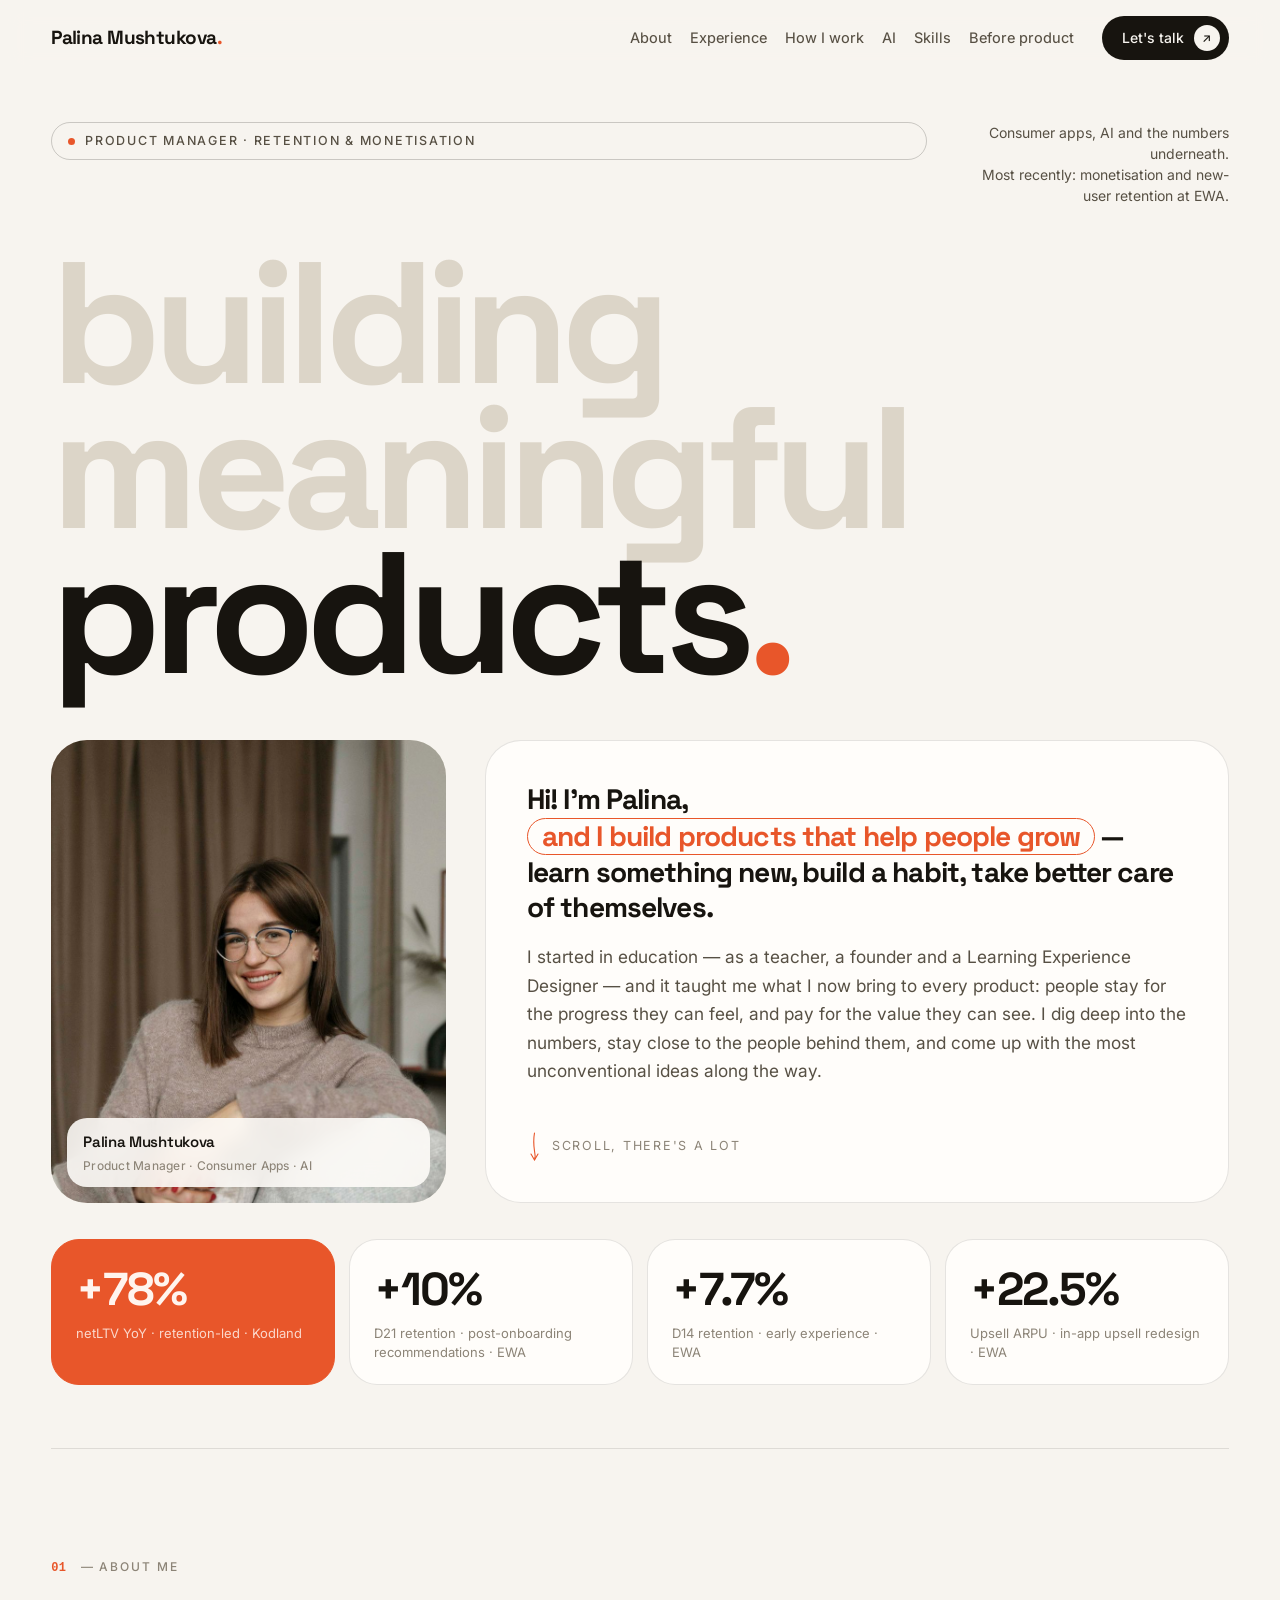
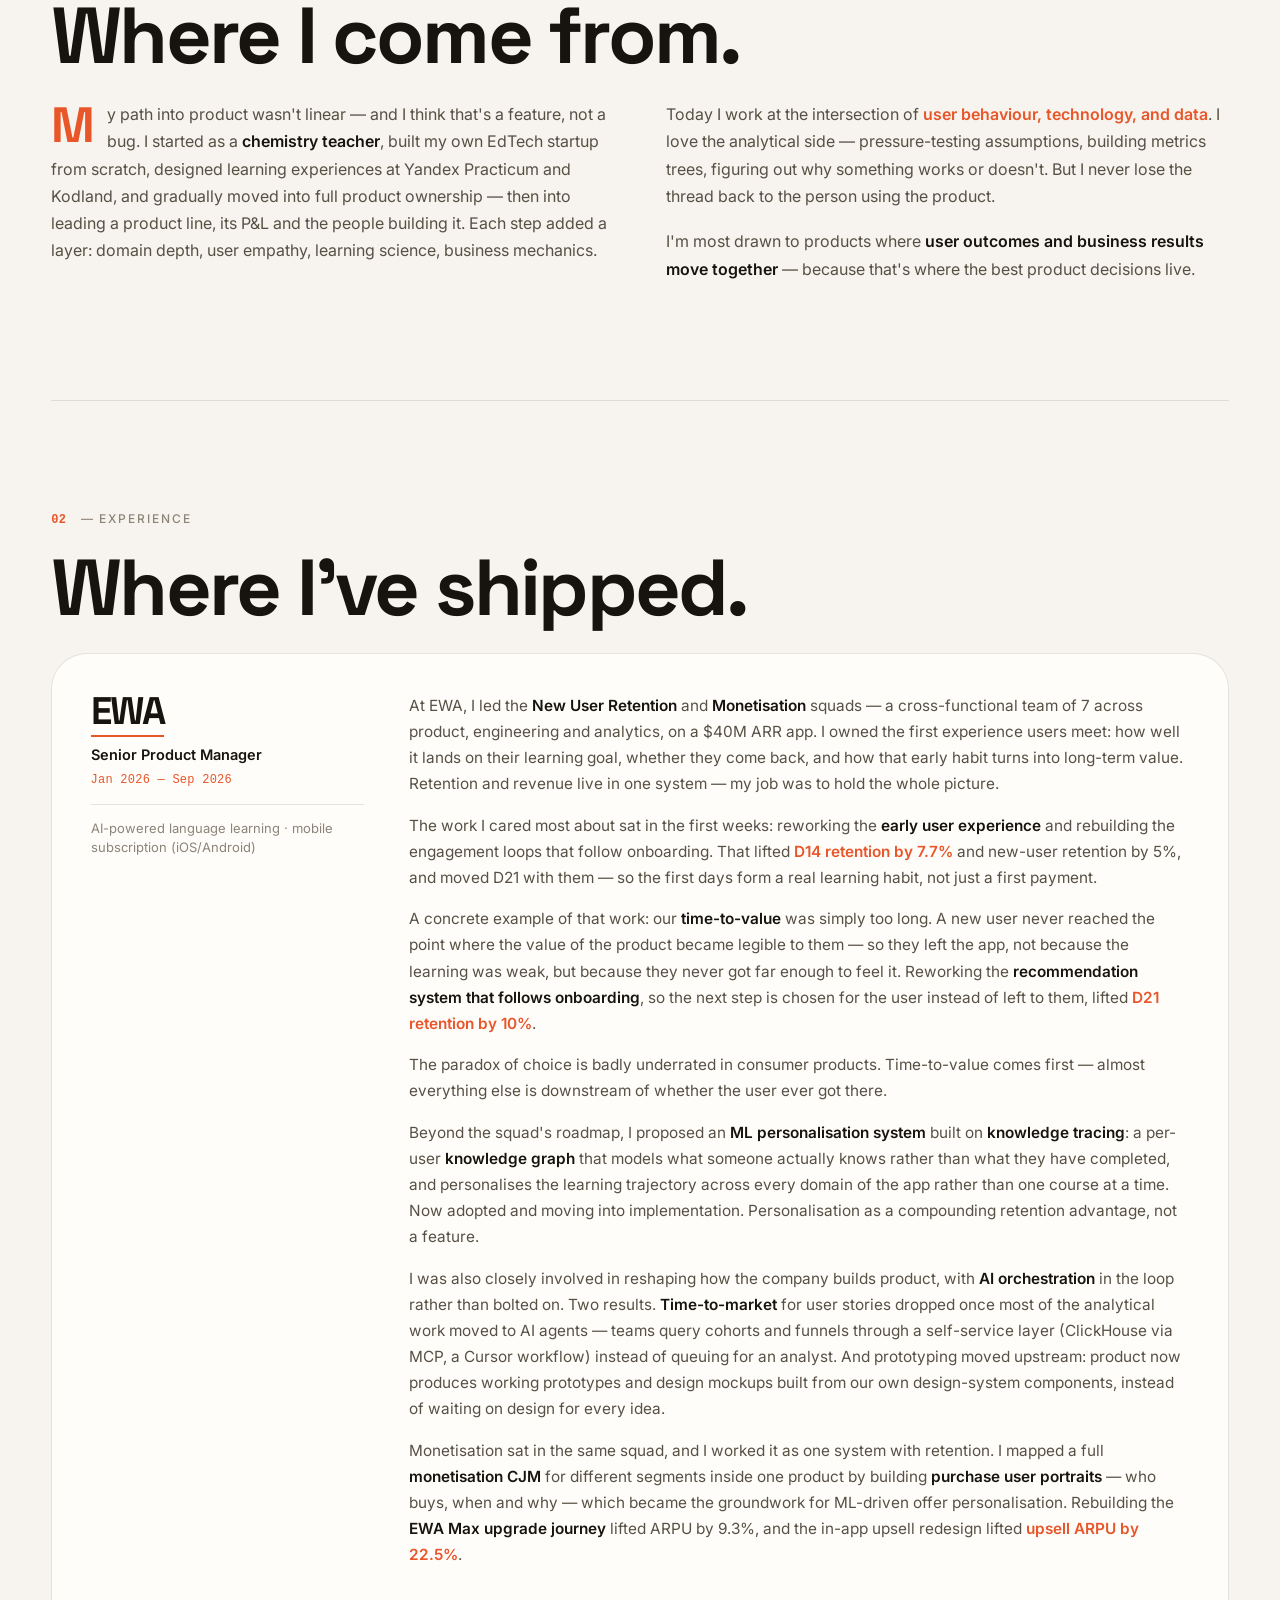
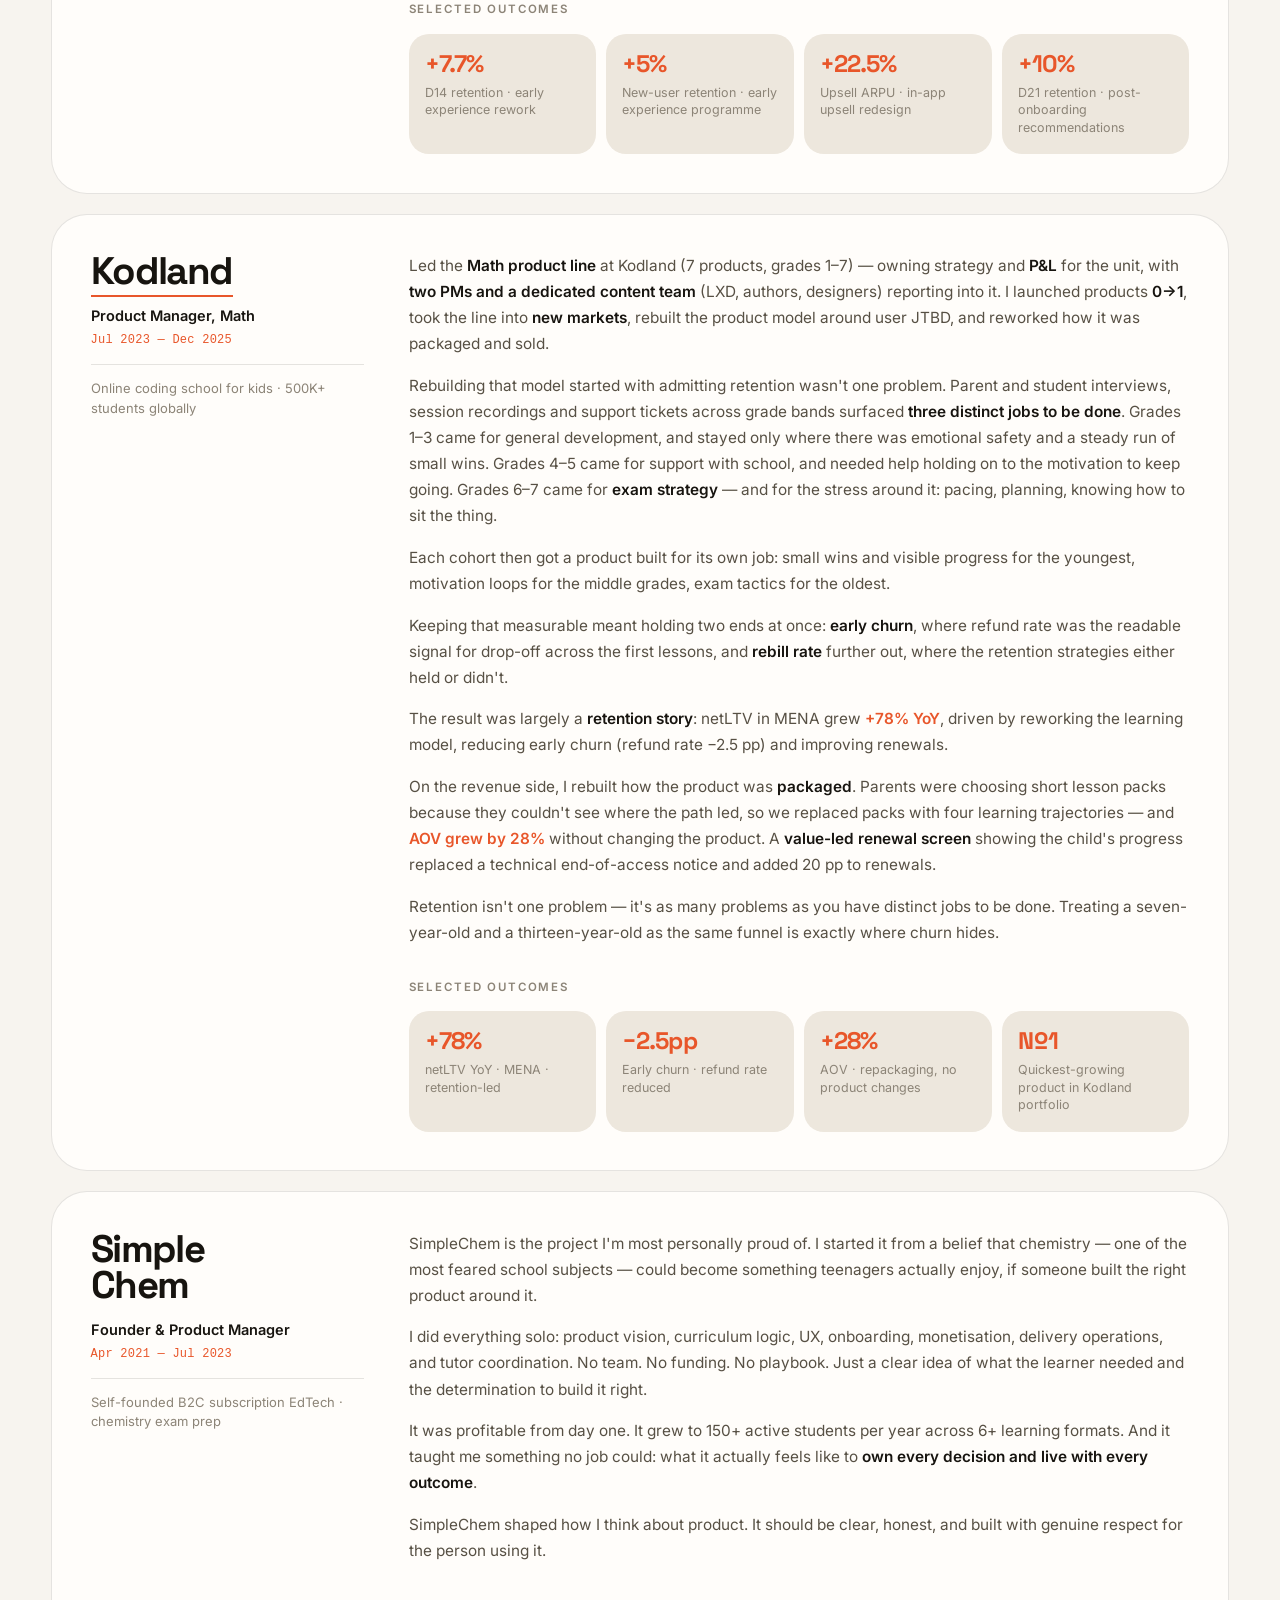
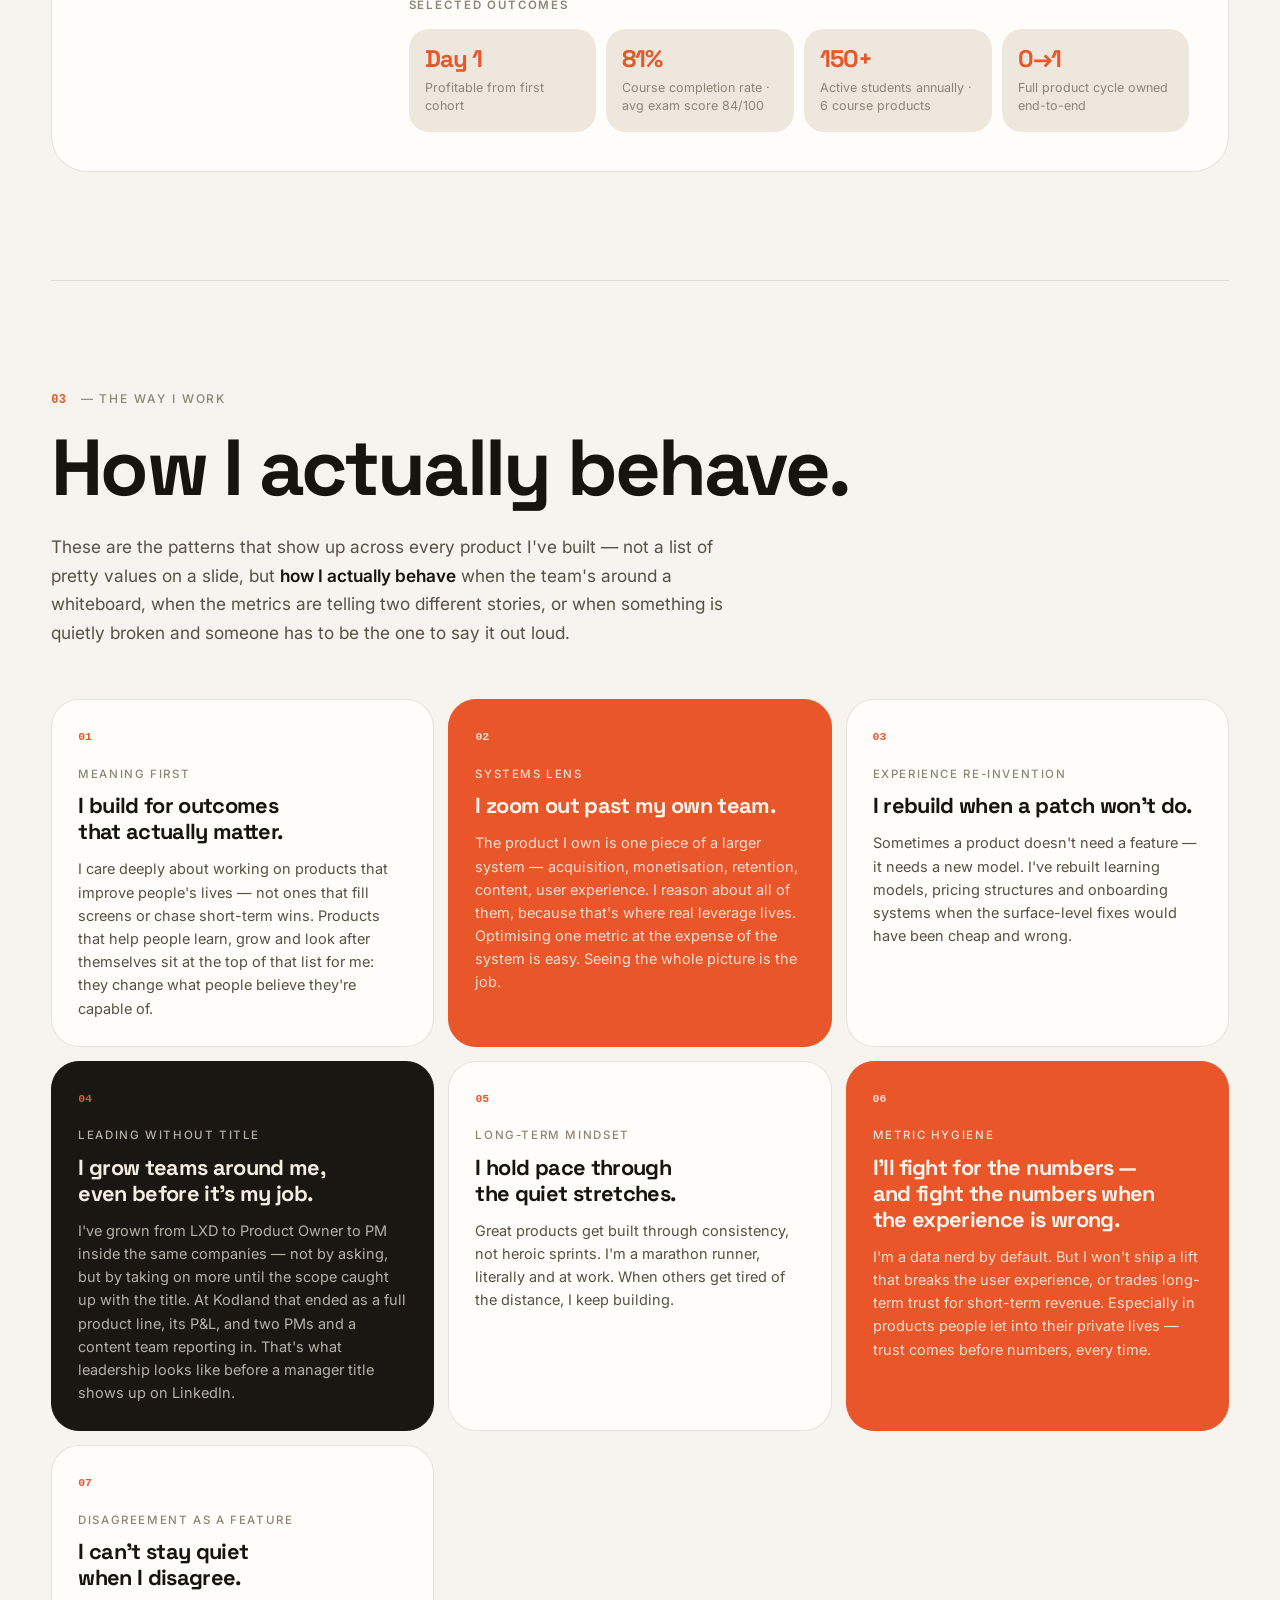
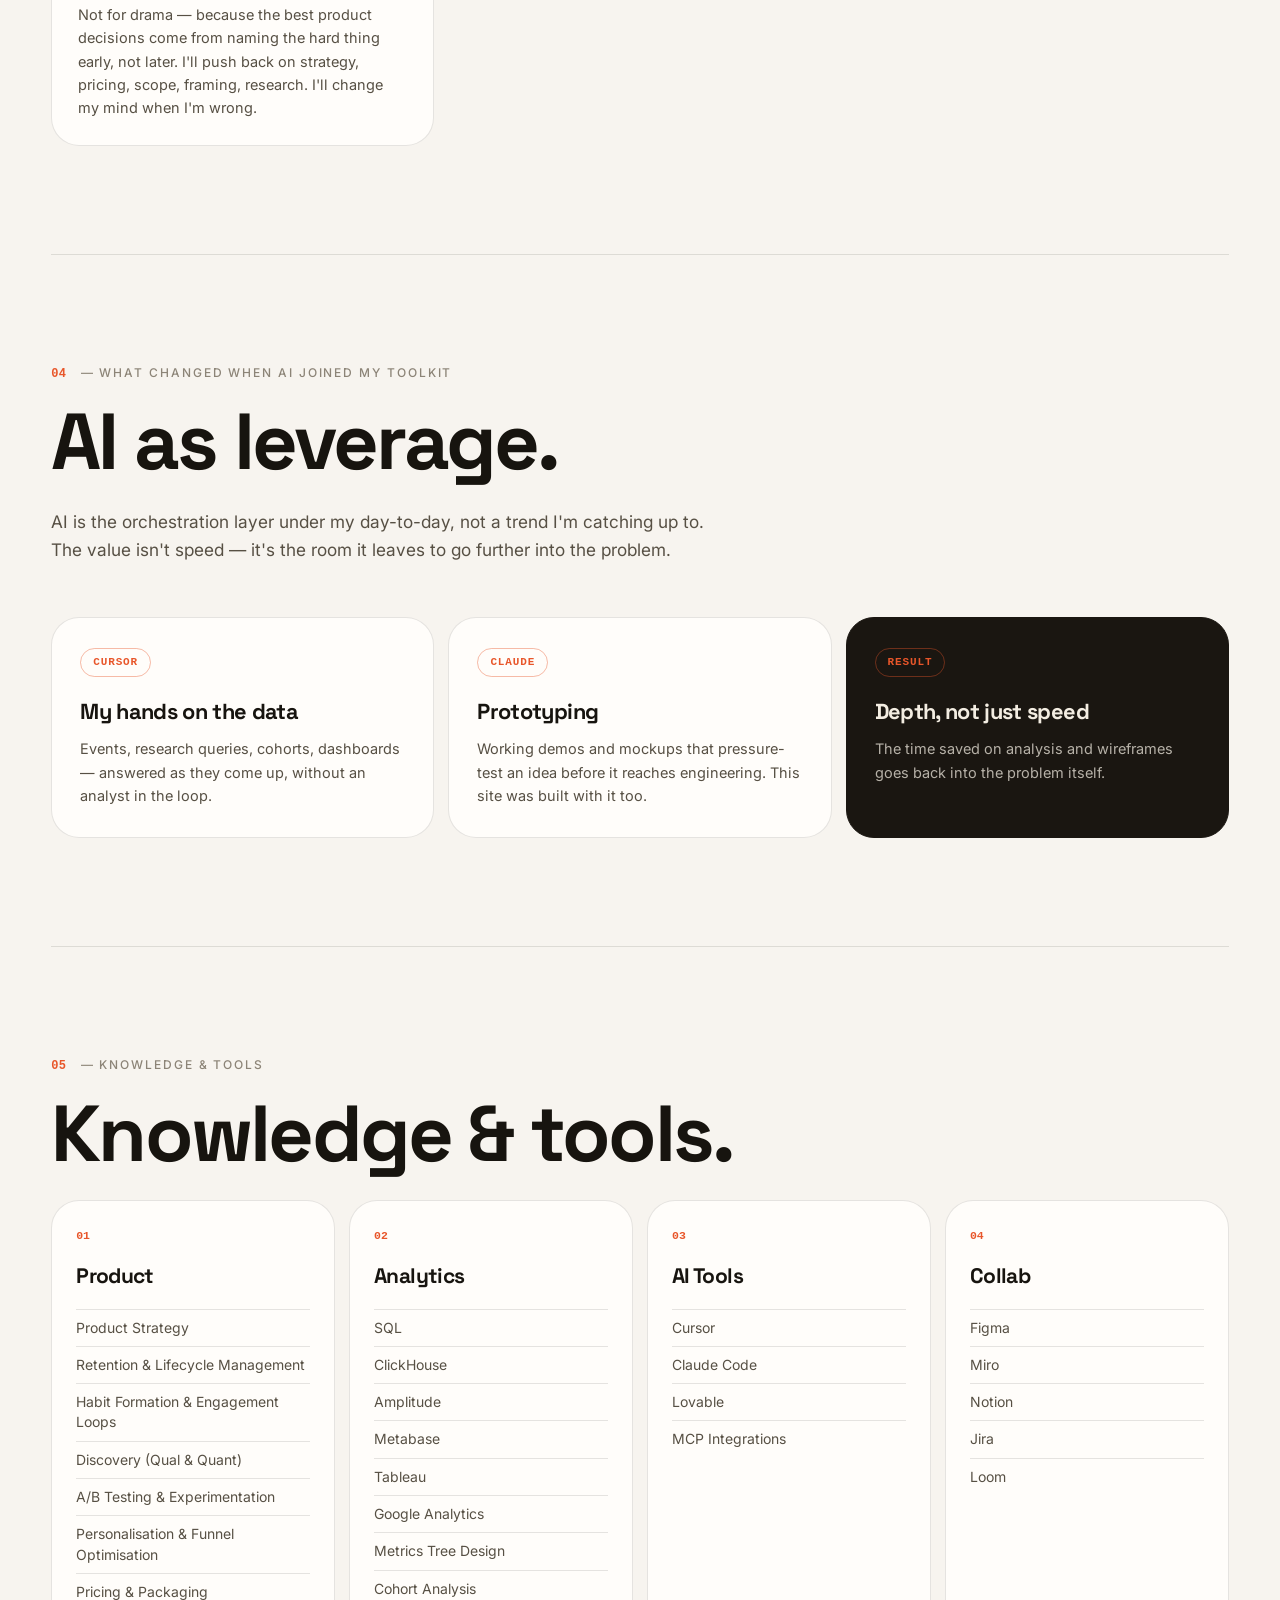
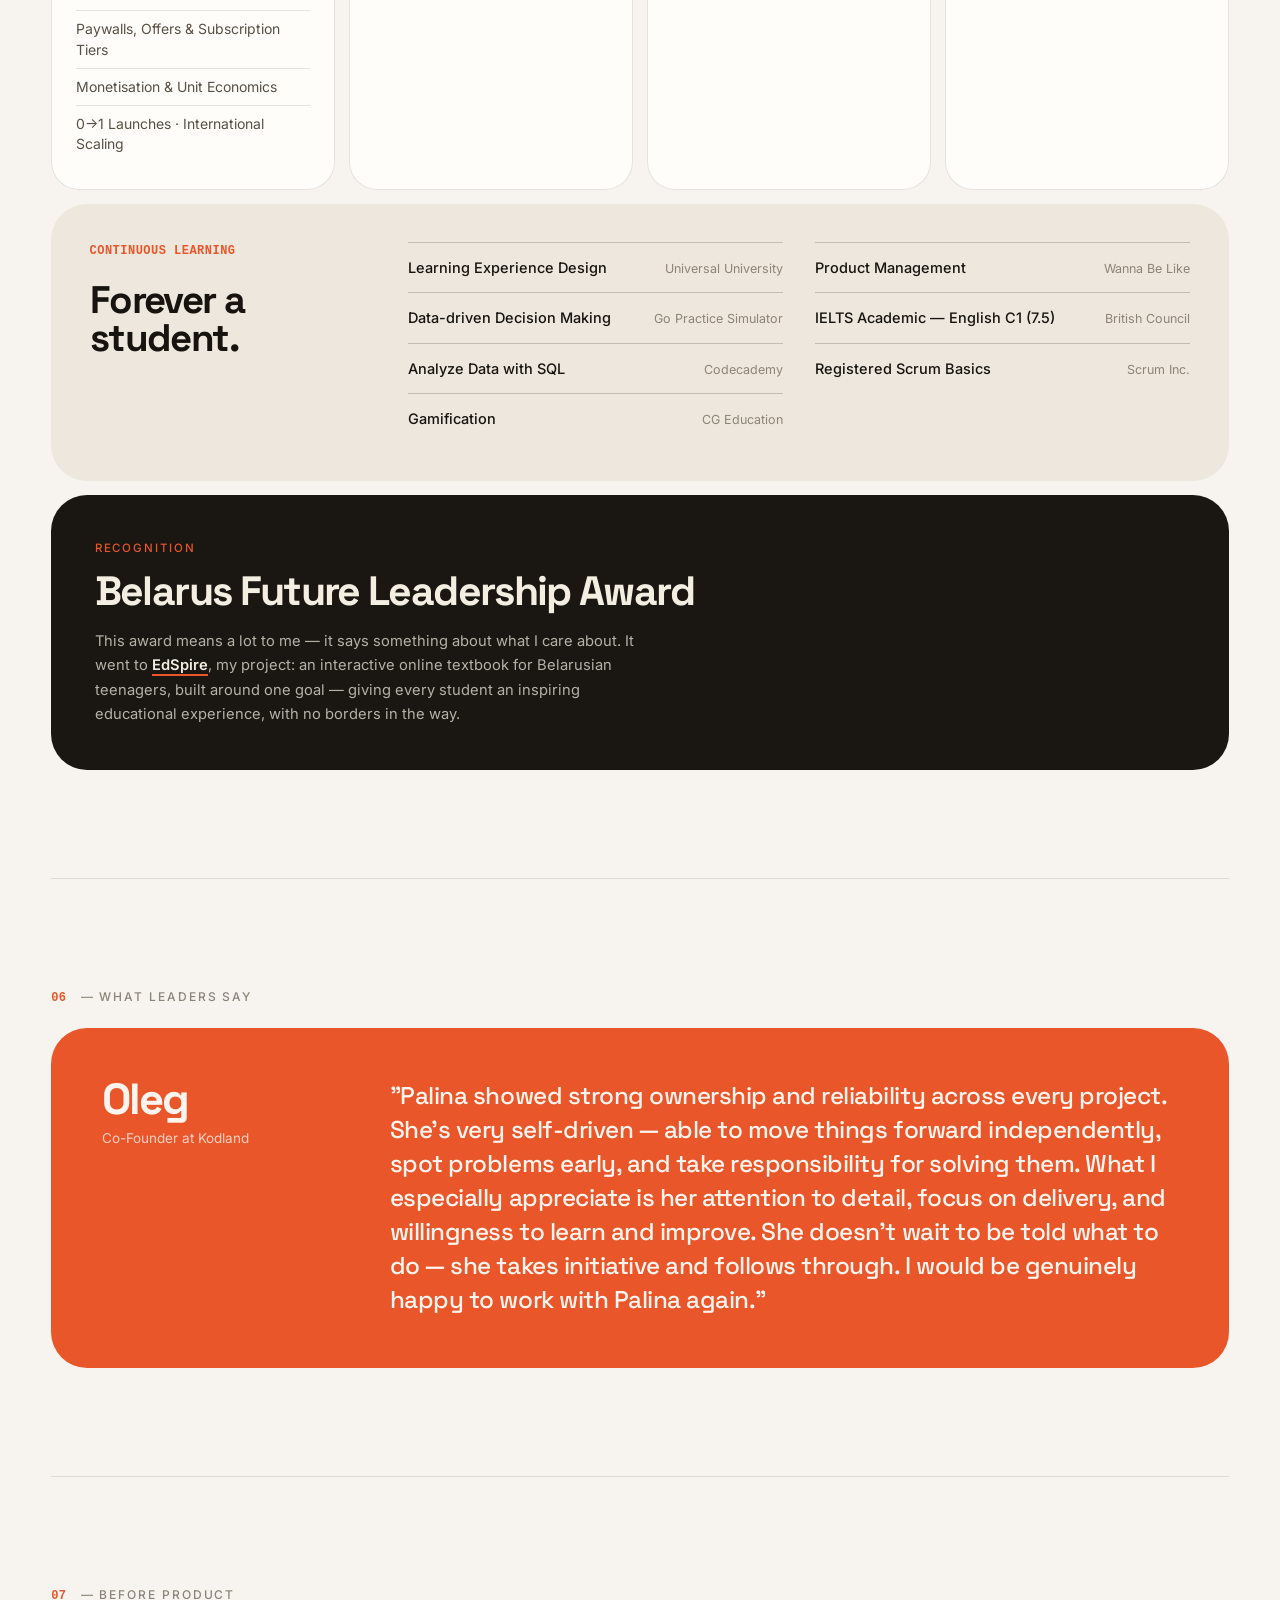
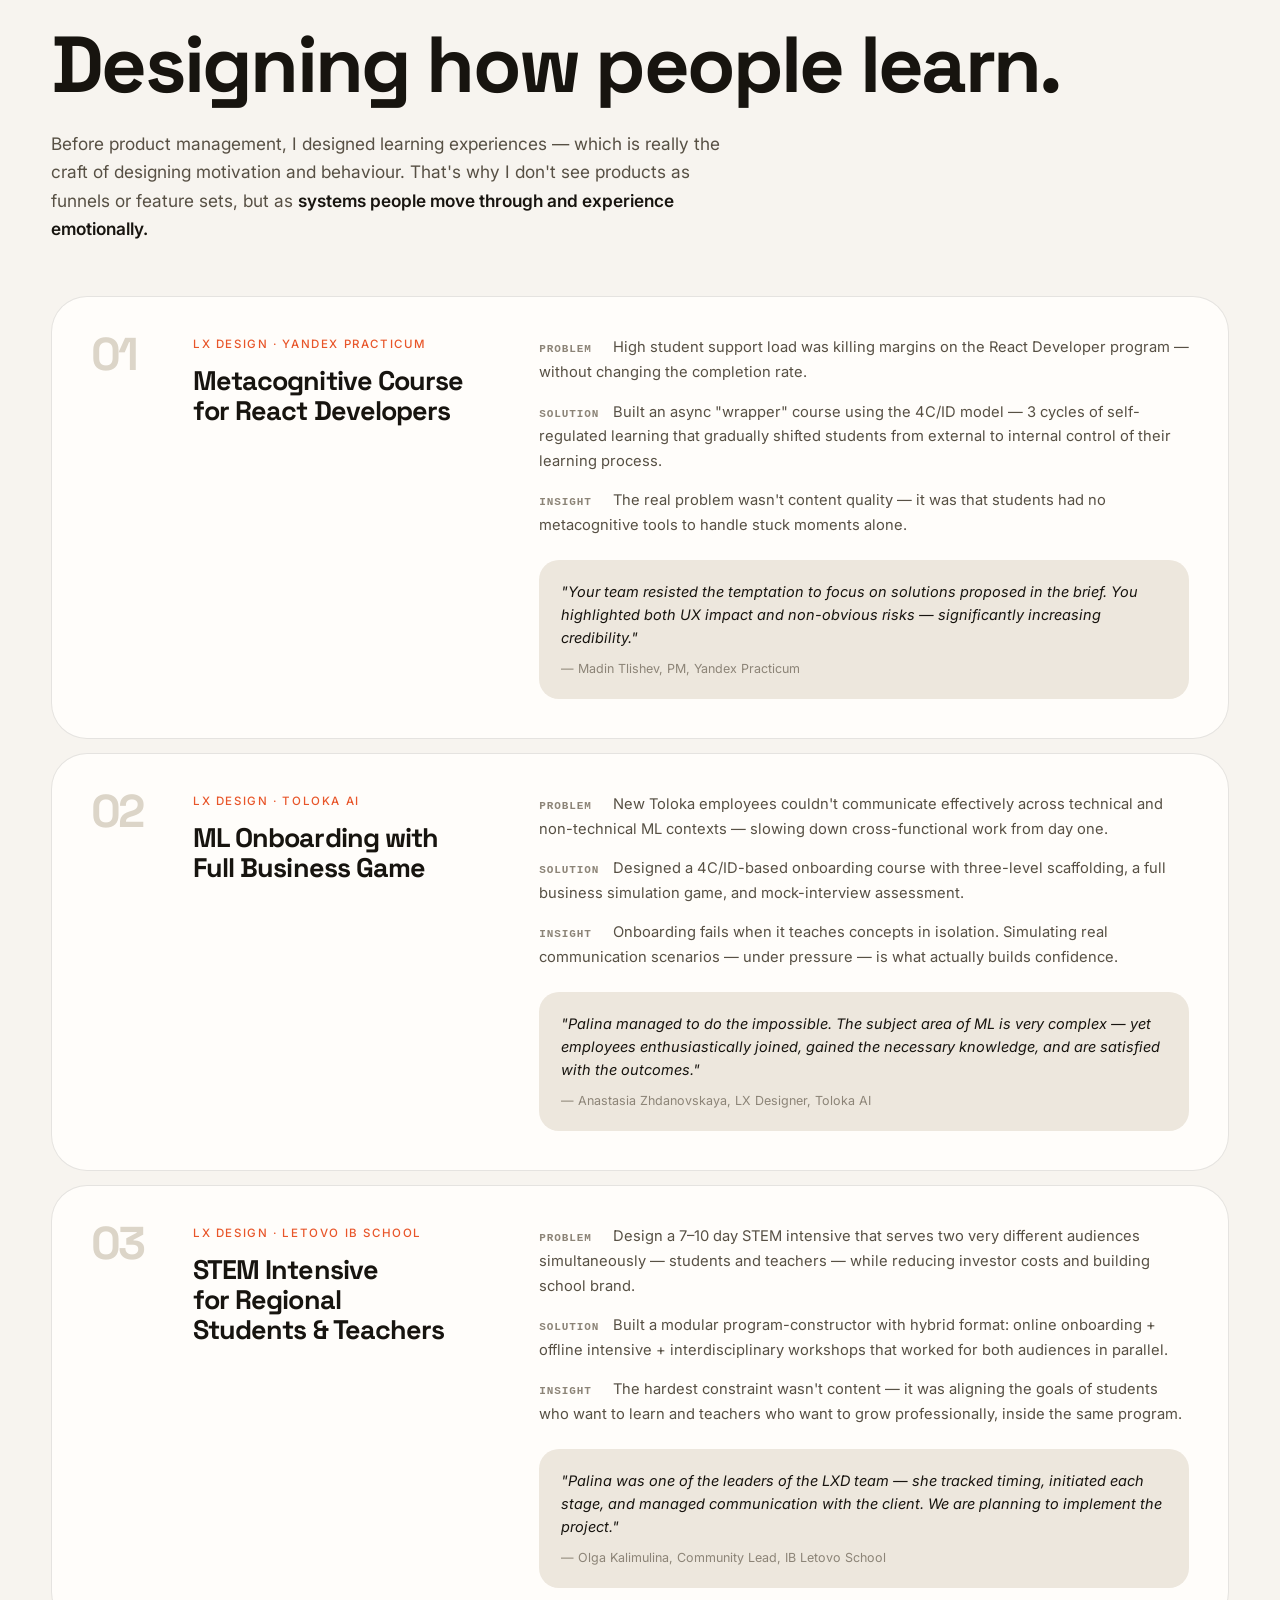
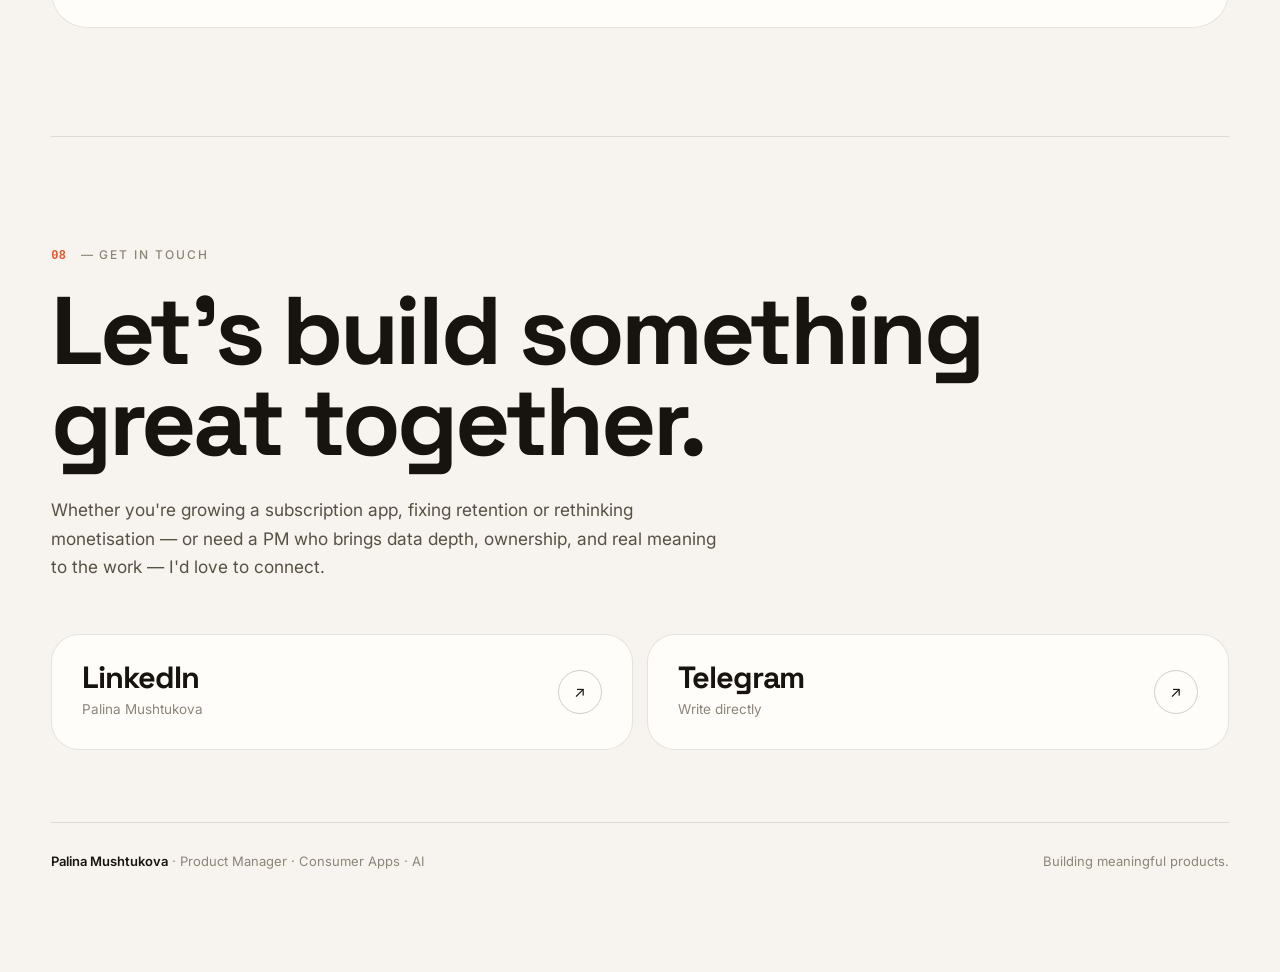
==== commit 66c8fcc3: "EWA: end date Sep 2026 and past tense Co-Authored-By: Claude Opus 5.5 <noreply@anthropic.com> Claude" ====
--- a/index.html
+++ b/index.html
@@ -1073,7 +1073,7 @@
 }
 
 
-</style></head><body><header class="topnav"><div class="topnav-inner"><a href="#top" class="brand">Palina Mushtukova<span class="dot">.</span></a><nav class=""><a href="#about">About</a><a href="#experience">Experience</a><a href="#operate">How I work</a><a href="#ai">AI</a><a href="#skills">Skills</a><a href="#cases">Before product</a></nav><a href="#contact" class="cta">Let&#x27;s talk <span class="glyph" aria-hidden="true">↗</span></a><button class="burger" aria-label="Open menu" aria-expanded="false"><svg viewBox="0 0 24 24" fill="none" stroke="currentColor" stroke-width="2" stroke-linecap="round"><path d="M4 8 L20 8"></path><path d="M4 16 L20 16"></path></svg></button></div></header><main class="page"><section class="hero section" id="top"><div class="hero-top"><div class="hero-eyebrow"><span class="pulse" aria-hidden="true"></span>Product Manager · Retention &amp; Monetisation</div><div class="hero-note">Consumer apps, AI and the numbers underneath.<br/>Currently building monetisation and new-user retention at EWA.<a class="cta" href="#contact">Let&#x27;s talk <span class="glyph" aria-hidden="true">↗</span></a></div></div><h1 class="hero-title"><span class="ghost">building</span><span class="ghost">meaningful</span><span class="solid">products<em>.</em></span></h1><div class="hero-band"><div class="portrait-card"><div class="portrait-frame" style="background-image:url(assets/portrait.jpg)" role="img" aria-label="Portrait of Palina Mushtukova"></div><div class="portrait-caption">Palina Mushtukova<small>Product Manager · Consumer Apps · AI</small></div></div><div class="hero-copy"><div class="lead-in">Hi! I&#x27;m Palina, <span class="mark">and I build products that help people grow</span> — learn something new, build a habit, take better care of themselves.</div><p>I started in education — as a teacher, a founder and a Learning Experience Designer — and it taught me what I now bring to every product: people stay for the progress they can feel, and pay for the value they can see. I dig deep into the numbers, stay close to the people behind them, and come up with the most unconventional ideas along the way.</p><div class="hero-scroll"><svg class="arrow" viewBox="0 0 30 60" fill="none" stroke="var(--accent)" stroke-width="2.2" stroke-linecap="round"><path d="M15 4 Q 12 20, 15 40 T 15 54"></path><path d="M8 46 L 15 58 L 22 46"></path></svg><span>scroll, there&#x27;s a lot</span></div></div></div><div class="stats"><div class="stat"><div class="num">+78%</div><div class="lbl">netLTV YoY · retention-led · Kodland</div></div><div class="stat"><div class="num">+10%</div><div class="lbl">D21 retention · post-onboarding recommendations · EWA</div></div><div class="stat"><div class="num">+7.7%</div><div class="lbl">D14 retention · early experience · EWA</div></div><div class="stat"><div class="num">+22.5%</div><div class="lbl">Upsell ARPU · in-app upsell redesign · EWA</div></div></div></section><section class="section about-section" id="about"><div class="section-label"><b>01</b> — About me</div><h2 class="section-title">Where I come from.</h2><div class="about-copy"><p>My path into product wasn&#x27;t linear — and I think that&#x27;s a feature, not a bug. I started as a <strong>chemistry teacher</strong>, built my own EdTech startup from scratch, designed learning experiences at Yandex Practicum and Kodland, and gradually moved into full product ownership — then into leading a product line, its P&amp;L and the people building it. Each step added a layer: domain depth, user empathy, learning science, business mechanics.</p><p>Today I work at the intersection of <span class="highlight">user behaviour, technology, and data</span>. I love the analytical side — pressure-testing assumptions, building metrics trees, figuring out why something works or doesn&#x27;t. But I never lose the thread back to the person using the product.</p><p>I&#x27;m most drawn to products where <strong>user outcomes and business results move together</strong> — because that&#x27;s where the best product decisions live.</p></div></section><section class="section" id="experience"><div class="section-label"><b>02</b> — Experience</div><h2 class="section-title">Where I&#x27;ve shipped.</h2><div class="xp-block"><div class="xp-meta"><div class="co"><a href="https://appewa.com/?language=en" target="_blank" rel="noopener noreferrer" class="co-link">EWA</a></div><div class="role">Senior Product Manager</div><div class="when">Jan 2026 — Present</div><div class="context">AI-powered language learning · mobile subscription (iOS/Android)</div></div><div class="xp-body"><p>At EWA, I lead the <strong>New User Retention</strong> and <strong>Monetisation</strong> squads — a cross-functional team of 7 across product, engineering and analytics, on a $40M ARR app. I own the first experience users meet: how well it lands on their learning goal, whether they come back, and how that early habit turns into long-term value. Retention and revenue live in one system — my job is to hold the whole picture.</p><p>The work I care most about sits in the first weeks: reworking the <strong>early user experience</strong> and rebuilding the engagement loops that follow onboarding. That lifted <span class="highlight">D14 retention by 7.7%</span> and new-user retention by 5%, and moved D21 with them — so the first days form a real learning habit, not just a first payment.</p><p>A concrete example of that work: our <strong>time-to-value</strong> was simply too long. A new user never reached the point where the value of the product became legible to them — so they left the app, not because the learning was weak, but because they never got far enough to feel it. Reworking the <strong>recommendation system that follows onboarding</strong>, so the next step is chosen for the user instead of left to them, lifted <span class="highlight">D21 retention by 10%</span>.</p><p>The paradox of choice is badly underrated in consumer products. Time-to-value comes first — almost everything else is downstream of whether the user ever got there.</p><p>Beyond the squad&#x27;s roadmap, I proposed an <strong>ML personalisation system</strong> built on <strong>knowledge tracing</strong>: a per-user <strong>knowledge graph</strong> that models what someone actually knows rather than what they have completed, and personalises the learning trajectory across every domain of the app rather than one course at a time. Now adopted and moving into implementation. Personalisation as a compounding retention advantage, not a feature.</p><p>I&#x27;m also closely involved in reshaping how the company builds product, with <strong>AI orchestration</strong> in the loop rather than bolted on. Two results so far. <strong>Time-to-market</strong> for user stories dropped once most of the analytical work moved to AI agents — teams query cohorts and funnels through a self-service layer (ClickHouse via MCP, a Cursor workflow) instead of queuing for an analyst. And prototyping moved upstream: product now produces working prototypes and design mockups built from our own design-system components, instead of waiting on design for every idea.</p><p>Monetisation sits in the same squad, and I work it as one system with retention. I mapped a full <strong>monetisation CJM</strong> for different segments inside one product by building <strong>purchase user portraits</strong> — who buys, when and why — which became the groundwork for ML-driven offer personalisation. Rebuilding the <strong>EWA Max upgrade journey</strong> lifted ARPU by 9.3%, and the in-app upsell redesign lifted <span class="highlight">upsell ARPU by 22.5%</span>.</p><h4>Selected outcomes</h4><div class="xp-outcomes"><div class="outcome"><div class="v">+7.7%</div><div class="d">D14 retention · early experience rework</div></div><div class="outcome"><div class="v">+5%</div><div class="d">New-user retention · early experience programme</div></div><div class="outcome"><div class="v">+22.5%</div><div class="d">Upsell ARPU · in-app upsell redesign</div></div><div class="outcome"><div class="v">+10%</div><div class="d">D21 retention · post-onboarding recommendations</div></div></div></div></div><div class="xp-block"><div class="xp-meta"><div class="co"><a href="https://www.kodland.org/" target="_blank" rel="noopener noreferrer" class="co-link">Kodland</a></div><div class="role">Product Manager, Math</div><div class="when">Jul 2023 — Dec 2025</div><div class="context">Online coding school for kids · 500K+ students globally</div></div><div class="xp-body"><p>Led the <strong>Math product line</strong> at Kodland (7 products, grades 1–7) — owning strategy and <strong>P&amp;L</strong> for the unit, with <strong>two PMs and a dedicated content team</strong> (LXD, authors, designers) reporting into it. I launched products <strong>0→1</strong>, took the line into <strong>new markets</strong>, rebuilt the product model around user JTBD, and reworked how it was packaged and sold.</p><p>Rebuilding that model started with admitting retention wasn&#x27;t one problem. Parent and student interviews, session recordings and support tickets across grade bands surfaced <strong>three distinct jobs to be done</strong>. Grades 1–3 came for general development, and stayed only where there was emotional safety and a steady run of small wins. Grades 4–5 came for support with school, and needed help holding on to the motivation to keep going. Grades 6–7 came for <strong>exam strategy</strong> — and for the stress around it: pacing, planning, knowing how to sit the thing.</p><p>Each cohort then got a product built for its own job: small wins and visible progress for the youngest, motivation loops for the middle grades, exam tactics for the oldest.</p><p>Keeping that measurable meant holding two ends at once: <strong>early churn</strong>, where refund rate was the readable signal for drop-off across the first lessons, and <strong>rebill rate</strong> further out, where the retention strategies either held or didn&#x27;t.</p><p>The result was largely a <strong>retention story</strong>: netLTV in MENA grew <span class="highlight">+78% YoY</span>, driven by reworking the learning model, reducing early churn (refund rate −2.5 pp) and improving renewals.</p><p>On the revenue side, I rebuilt how the product was <strong>packaged</strong>. Parents were choosing short lesson packs because they couldn&#x27;t see where the path led, so we replaced packs with four learning trajectories — and <span class="highlight">AOV grew by 28%</span> without changing the product. A <strong>value-led renewal screen</strong> showing the child&#x27;s progress replaced a technical end-of-access notice and added 20 pp to renewals.</p><p>Retention isn&#x27;t one problem — it&#x27;s as many problems as you have distinct jobs to be done. Treating a seven-year-old and a thirteen-year-old as the same funnel is exactly where churn hides.</p><h4>Selected outcomes</h4><div class="xp-outcomes"><div class="outcome"><div class="v">+78%</div><div class="d">netLTV YoY · MENA · retention-led</div></div><div class="outcome"><div class="v">−2.5pp</div><div class="d">Early churn · refund rate reduced</div></div><div class="outcome"><div class="v">+28%</div><div class="d">AOV · repackaging, no product changes</div></div><div class="outcome"><div class="v">№1</div><div class="d">Quickest-growing product in Kodland portfolio</div></div></div></div></div><div class="xp-block"><div class="xp-meta"><div class="co">Simple<br/>Chem</div><div class="role">Founder &amp; Product Manager</div><div class="when">Apr 2021 — Jul 2023</div><div class="context">Self-founded B2C subscription EdTech · chemistry exam prep</div></div><div class="xp-body"><p>SimpleChem is the project I&#x27;m most personally proud of. I started it from a belief that chemistry — one of the most feared school subjects — could become something teenagers actually enjoy, if someone built the right product around it.</p><p>I did everything solo: product vision, curriculum logic, UX, onboarding, monetisation, delivery operations, and tutor coordination. No team. No funding. No playbook. Just a clear idea of what the learner needed and the determination to build it right.</p><p>It was profitable from day one. It grew to 150+ active students per year across 6+ learning formats. And it taught me something no job could: what it actually feels like to <strong>own every decision and live with every outcome</strong>.</p><p>SimpleChem shaped how I think about product. It should be clear, honest, and built with genuine respect for the person using it.</p><h4>Selected outcomes</h4><div class="xp-outcomes"><div class="outcome"><div class="v">Day 1</div><div class="d">Profitable from first cohort</div></div><div class="outcome"><div class="v">81%</div><div class="d">Course completion rate · avg exam score 84/100</div></div><div class="outcome"><div class="v">150+</div><div class="d">Active students annually · 6 course products</div></div><div class="outcome"><div class="v">0→1</div><div class="d">Full product cycle owned end-to-end</div></div></div></div></div></section><section class="section" id="operate"><div class="section-label"><b>03</b> — The way I work</div><h2 class="section-title">How I actually behave.</h2><p class="section-lead">These are the patterns that show up across every product I&#x27;ve built — not a list of pretty values on a slide, but <strong>how I actually behave</strong> when the team&#x27;s around a whiteboard, when the metrics are telling two different stories, or when something is quietly broken and someone has to be the one to say it out loud.</p><div class="principles"><div class="principle"><div class="num">01</div><div class="tag">Meaning first</div><h3>I build for outcomes that actually matter.</h3><p>I care deeply about working on products that improve people&#x27;s lives — not ones that fill screens or chase short-term wins. Products that help people learn, grow and look after themselves sit at the top of that list for me: they change what people believe they&#x27;re capable of.</p></div><div class="principle is-accent"><div class="num">02</div><div class="tag">Systems lens</div><h3>I zoom out past my own team.</h3><p>The product I own is one piece of a larger system — acquisition, monetisation, retention, content, user experience. I reason about all of them, because that&#x27;s where real leverage lives. Optimising one metric at the expense of the system is easy. Seeing the whole picture is the job.</p></div><div class="principle"><div class="num">03</div><div class="tag">Experience re-invention</div><h3>I rebuild when a patch won&#x27;t do.</h3><p>Sometimes a product doesn&#x27;t need a feature — it needs a new model. I&#x27;ve rebuilt learning models, pricing structures and onboarding systems when the surface-level fixes would have been cheap and wrong.</p></div><div class="principle is-slab"><div class="num">04</div><div class="tag">Leading without title</div><h3>I grow teams around me, even before it&#x27;s my job.</h3><p>I&#x27;ve grown from LXD to Product Owner to PM inside the same companies — not by asking, but by taking on more until the scope caught up with the title. At Kodland that ended as a full product line, its P&amp;L, and two PMs and a content team reporting in. That&#x27;s what leadership looks like before a manager title shows up on LinkedIn.</p></div><div class="principle"><div class="num">05</div><div class="tag">Long-term mindset</div><h3>I hold pace through the quiet stretches.</h3><p>Great products get built through consistency, not heroic sprints. I&#x27;m a marathon runner, literally and at work. When others get tired of the distance, I keep building.</p></div><div class="principle is-accent"><div class="num">06</div><div class="tag">Metric hygiene</div><h3>I&#x27;ll fight for the numbers — and fight the numbers when the experience is wrong.</h3><p>I&#x27;m a data nerd by default. But I won&#x27;t ship a lift that breaks the user experience, or trades long-term trust for short-term revenue. Especially in products people let into their private lives — trust comes before numbers, every time.</p></div><div class="principle"><div class="num">07</div><div class="tag">Disagreement as a feature</div><h3>I can&#x27;t stay quiet when I disagree.</h3><p>Not for drama — because the best product decisions come from naming the hard thing early, not later. I&#x27;ll push back on strategy, pricing, scope, framing, research. I&#x27;ll change my mind when I&#x27;m wrong.</p></div></div></section><section class="section" id="ai"><div class="section-label"><b>04</b> — What changed when AI joined my toolkit</div><h2 class="section-title">AI as leverage.</h2><p class="section-lead">AI is the orchestration layer under my day-to-day, not a trend I&#x27;m catching up to. The value isn&#x27;t speed — it&#x27;s the room it leaves to go further into the problem.</p><div class="ai-grid"><div class="ai-card"><div class="kicker">Cursor</div><h4>My hands on the data</h4><p>Events, research queries, cohorts, dashboards — answered as they come up, without an analyst in the loop.</p></div><div class="ai-card"><div class="kicker">Claude</div><h4>Prototyping</h4><p>Working demos and mockups that pressure-test an idea before it reaches engineering. This site was built with it too.</p></div><div class="ai-card is-slab"><div class="kicker">Result</div><h4>Depth, not just speed</h4><p>The time saved on analysis and wireframes goes back into the problem itself.</p></div></div></section><section class="section" id="skills"><div class="section-label"><b>05</b> — Knowledge &amp; Tools</div><h2 class="section-title">Knowledge &amp; tools.</h2><div class="skills-grid"><div class="skills-col"><div class="idx">01</div><div class="group">Product</div><ul><li>Product Strategy</li><li>Retention &amp; Lifecycle Management</li><li>Habit Formation &amp; Engagement Loops</li><li>Discovery (Qual &amp; Quant)</li><li>A/B Testing &amp; Experimentation</li><li>Personalisation &amp; Funnel Optimisation</li><li>Pricing &amp; Packaging</li><li>Paywalls, Offers &amp; Subscription Tiers</li><li>Monetisation &amp; Unit Economics</li><li>0→1 Launches · International Scaling</li></ul></div><div class="skills-col"><div class="idx">02</div><div class="group">Analytics</div><ul><li>SQL</li><li>ClickHouse</li><li>Amplitude</li><li>Metabase</li><li>Tableau</li><li>Google Analytics</li><li>Metrics Tree Design</li><li>Cohort Analysis</li></ul></div><div class="skills-col"><div class="idx">03</div><div class="group">AI Tools</div><ul><li>Cursor</li><li>Claude Code</li><li>Lovable</li><li>MCP Integrations</li></ul></div><div class="skills-col"><div class="idx">04</div><div class="group">Collab</div><ul><li>Figma</li><li>Miro</li><li>Notion</li><li>Jira</li><li>Loom</li></ul></div></div><div class="learning"><div><div class="section-label"><b>Continuous learning</b></div><h3>Forever a student.</h3></div><div class="courses"><div class="course"><div class="c-name">Learning Experience Design</div><div class="c-where">Universal University</div></div><div class="course"><div class="c-name">Product Management</div><div class="c-where">Wanna Be Like</div></div><div class="course"><div class="c-name">Data-driven Decision Making</div><div class="c-where">Go Practice Simulator</div></div><div class="course"><div class="c-name">IELTS Academic — English C1 (7.5)</div><div class="c-where">British Council</div></div><div class="course"><div class="c-name">Analyze Data with SQL</div><div class="c-where">Codecademy</div></div><div class="course"><div class="c-name">Registered Scrum Basics</div><div class="c-where">Scrum Inc.</div></div><div class="course"><div class="c-name">Gamification</div><div class="c-where">CG Education</div></div></div></div><div class="award"><div class="award-text"><div class="a-tag">Recognition</div><h3>Belarus Future Leadership Award</h3><p>This award means a lot to me — it says something about what I care about. It went to <strong><a class="award-link" href="https://edspire.by/" target="_blank" rel="noopener noreferrer">EdSpire</a></strong>, my project: an interactive online textbook for Belarusian teenagers, built around one goal — giving every student an inspiring educational experience, with no borders in the way.</p></div></div></section><section class="section" id="testimonial"><div class="section-label"><b>06</b> — What leaders say</div><div class="testi"><div class="who"><div class="name">Oleg</div><div class="role">Co-Founder at Kodland</div></div><div><q>&quot;Palina showed strong ownership and reliability across every project. She&#x27;s very self-driven — able to move things forward independently, spot problems early, and take responsibility for solving them. What I especially appreciate is her attention to detail, focus on delivery, and willingness to learn and improve. She doesn&#x27;t wait to be told what to do — she takes initiative and follows through. I would be genuinely happy to work with Palina again.&quot;</q></div></div></section><section class="section" id="cases"><div class="section-label"><b>07</b> — Before product</div><h2 class="section-title">Designing how people learn.</h2><p class="section-lead">Before product management, I designed learning experiences — which is really the craft of designing motivation and behaviour. That&#x27;s why I don&#x27;t see products as funnels or feature sets, but as <strong>systems people move through and experience emotionally.</strong></p><div class="case-list"><div class="case"><div class="c-num">01</div><div class="c-title"><div class="c-head">LX Design · Yandex Practicum</div><h3>Metacognitive Course for React Developers</h3></div><div class="c-body"><p><span class="lbl">Problem </span>High student support load was killing margins on the React Developer program — without changing the completion rate.</p><p><span class="lbl">Solution </span>Built an async &quot;wrapper&quot; course using the 4C/ID model — 3 cycles of self-regulated learning that gradually shifted students from external to internal control of their learning process.</p><p><span class="lbl">Insight </span>The real problem wasn&#x27;t content quality — it was that students had no metacognitive tools to handle stuck moments alone.</p><blockquote>&quot;Your team resisted the temptation to focus on solutions proposed in the brief. You highlighted both UX impact and non-obvious risks — significantly increasing credibility.&quot;<cite>— Madin Tlishev, PM, Yandex Practicum</cite></blockquote></div></div><div class="case"><div class="c-num">02</div><div class="c-title"><div class="c-head">LX Design · Toloka AI</div><h3>ML Onboarding with Full Business Game</h3></div><div class="c-body"><p><span class="lbl">Problem </span>New Toloka employees couldn&#x27;t communicate effectively across technical and non-technical ML contexts — slowing down cross-functional work from day one.</p><p><span class="lbl">Solution </span>Designed a 4C/ID-based onboarding course with three-level scaffolding, a full business simulation game, and mock-interview assessment.</p><p><span class="lbl">Insight </span>Onboarding fails when it teaches concepts in isolation. Simulating real communication scenarios — under pressure — is what actually builds confidence.</p><blockquote>&quot;Palina managed to do the impossible. The subject area of ML is very complex — yet employees enthusiastically joined, gained the necessary knowledge, and are satisfied with the outcomes.&quot;<cite>— Anastasia Zhdanovskaya, LX Designer, Toloka AI</cite></blockquote></div></div><div class="case"><div class="c-num">03</div><div class="c-title"><div class="c-head">LX Design · Letovo IB School</div><h3>STEM Intensive for Regional Students &amp; Teachers</h3></div><div class="c-body"><p><span class="lbl">Problem </span>Design a 7–10 day STEM intensive that serves two very different audiences simultaneously — students and teachers — while reducing investor costs and building school brand.</p><p><span class="lbl">Solution </span>Built a modular program-constructor with hybrid format: online onboarding + offline intensive + interdisciplinary workshops that worked for both audiences in parallel.</p><p><span class="lbl">Insight </span>The hardest constraint wasn&#x27;t content — it was aligning the goals of students who want to learn and teachers who want to grow professionally, inside the same program.</p><blockquote>&quot;Palina was one of the leaders of the LXD team — she tracked timing, initiated each stage, and managed communication with the client. We are planning to implement the project.&quot;<cite>— Olga Kalimulina, Community Lead, IB Letovo School</cite></blockquote></div></div></div></section><section class="section" id="contact"><div class="section-label"><b>08</b> — Get in touch</div><h2 class="section-title contact-title">Let&#x27;s build something great together.</h2><p class="section-lead">Whether you&#x27;re growing a subscription app, fixing retention or rethinking monetisation — or need a PM who brings data depth, ownership, and real meaning to the work — I&#x27;d love to connect.</p><div class="contact-links"><a class="link-card" href="https://www.linkedin.com/in/palina-mushtukova/" target="_blank" rel="noopener"><div><div class="l-name">LinkedIn</div><div class="l-handle">Palina Mushtukova</div></div><div class="l-arrow">↗</div></a><a class="link-card" href="https://t.me/palina_mushtukova" target="_blank" rel="noopener"><div><div class="l-name">Telegram</div><div class="l-handle">Write directly</div></div><div class="l-arrow">↗</div></a></div><div class="footer"><div><b>Palina Mushtukova</b> · Product Manager · Consumer Apps · AI</div><div>Building meaningful products.</div></div></section></main><script>
+</style></head><body><header class="topnav"><div class="topnav-inner"><a href="#top" class="brand">Palina Mushtukova<span class="dot">.</span></a><nav class=""><a href="#about">About</a><a href="#experience">Experience</a><a href="#operate">How I work</a><a href="#ai">AI</a><a href="#skills">Skills</a><a href="#cases">Before product</a></nav><a href="#contact" class="cta">Let&#x27;s talk <span class="glyph" aria-hidden="true">↗</span></a><button class="burger" aria-label="Open menu" aria-expanded="false"><svg viewBox="0 0 24 24" fill="none" stroke="currentColor" stroke-width="2" stroke-linecap="round"><path d="M4 8 L20 8"></path><path d="M4 16 L20 16"></path></svg></button></div></header><main class="page"><section class="hero section" id="top"><div class="hero-top"><div class="hero-eyebrow"><span class="pulse" aria-hidden="true"></span>Product Manager · Retention &amp; Monetisation</div><div class="hero-note">Consumer apps, AI and the numbers underneath.<br/>Most recently: monetisation and new-user retention at EWA.<a class="cta" href="#contact">Let&#x27;s talk <span class="glyph" aria-hidden="true">↗</span></a></div></div><h1 class="hero-title"><span class="ghost">building</span><span class="ghost">meaningful</span><span class="solid">products<em>.</em></span></h1><div class="hero-band"><div class="portrait-card"><div class="portrait-frame" style="background-image:url(assets/portrait.jpg)" role="img" aria-label="Portrait of Palina Mushtukova"></div><div class="portrait-caption">Palina Mushtukova<small>Product Manager · Consumer Apps · AI</small></div></div><div class="hero-copy"><div class="lead-in">Hi! I&#x27;m Palina, <span class="mark">and I build products that help people grow</span> — learn something new, build a habit, take better care of themselves.</div><p>I started in education — as a teacher, a founder and a Learning Experience Designer — and it taught me what I now bring to every product: people stay for the progress they can feel, and pay for the value they can see. I dig deep into the numbers, stay close to the people behind them, and come up with the most unconventional ideas along the way.</p><div class="hero-scroll"><svg class="arrow" viewBox="0 0 30 60" fill="none" stroke="var(--accent)" stroke-width="2.2" stroke-linecap="round"><path d="M15 4 Q 12 20, 15 40 T 15 54"></path><path d="M8 46 L 15 58 L 22 46"></path></svg><span>scroll, there&#x27;s a lot</span></div></div></div><div class="stats"><div class="stat"><div class="num">+78%</div><div class="lbl">netLTV YoY · retention-led · Kodland</div></div><div class="stat"><div class="num">+10%</div><div class="lbl">D21 retention · post-onboarding recommendations · EWA</div></div><div class="stat"><div class="num">+7.7%</div><div class="lbl">D14 retention · early experience · EWA</div></div><div class="stat"><div class="num">+22.5%</div><div class="lbl">Upsell ARPU · in-app upsell redesign · EWA</div></div></div></section><section class="section about-section" id="about"><div class="section-label"><b>01</b> — About me</div><h2 class="section-title">Where I come from.</h2><div class="about-copy"><p>My path into product wasn&#x27;t linear — and I think that&#x27;s a feature, not a bug. I started as a <strong>chemistry teacher</strong>, built my own EdTech startup from scratch, designed learning experiences at Yandex Practicum and Kodland, and gradually moved into full product ownership — then into leading a product line, its P&amp;L and the people building it. Each step added a layer: domain depth, user empathy, learning science, business mechanics.</p><p>Today I work at the intersection of <span class="highlight">user behaviour, technology, and data</span>. I love the analytical side — pressure-testing assumptions, building metrics trees, figuring out why something works or doesn&#x27;t. But I never lose the thread back to the person using the product.</p><p>I&#x27;m most drawn to products where <strong>user outcomes and business results move together</strong> — because that&#x27;s where the best product decisions live.</p></div></section><section class="section" id="experience"><div class="section-label"><b>02</b> — Experience</div><h2 class="section-title">Where I&#x27;ve shipped.</h2><div class="xp-block"><div class="xp-meta"><div class="co"><a href="https://appewa.com/?language=en" target="_blank" rel="noopener noreferrer" class="co-link">EWA</a></div><div class="role">Senior Product Manager</div><div class="when">Jan 2026 — Sep 2026</div><div class="context">AI-powered language learning · mobile subscription (iOS/Android)</div></div><div class="xp-body"><p>At EWA, I led the <strong>New User Retention</strong> and <strong>Monetisation</strong> squads — a cross-functional team of 7 across product, engineering and analytics, on a $40M ARR app. I owned the first experience users meet: how well it lands on their learning goal, whether they come back, and how that early habit turns into long-term value. Retention and revenue live in one system — my job was to hold the whole picture.</p><p>The work I cared most about sat in the first weeks: reworking the <strong>early user experience</strong> and rebuilding the engagement loops that follow onboarding. That lifted <span class="highlight">D14 retention by 7.7%</span> and new-user retention by 5%, and moved D21 with them — so the first days form a real learning habit, not just a first payment.</p><p>A concrete example of that work: our <strong>time-to-value</strong> was simply too long. A new user never reached the point where the value of the product became legible to them — so they left the app, not because the learning was weak, but because they never got far enough to feel it. Reworking the <strong>recommendation system that follows onboarding</strong>, so the next step is chosen for the user instead of left to them, lifted <span class="highlight">D21 retention by 10%</span>.</p><p>The paradox of choice is badly underrated in consumer products. Time-to-value comes first — almost everything else is downstream of whether the user ever got there.</p><p>Beyond the squad&#x27;s roadmap, I proposed an <strong>ML personalisation system</strong> built on <strong>knowledge tracing</strong>: a per-user <strong>knowledge graph</strong> that models what someone actually knows rather than what they have completed, and personalises the learning trajectory across every domain of the app rather than one course at a time. Now adopted and moving into implementation. Personalisation as a compounding retention advantage, not a feature.</p><p>I was also closely involved in reshaping how the company builds product, with <strong>AI orchestration</strong> in the loop rather than bolted on. Two results. <strong>Time-to-market</strong> for user stories dropped once most of the analytical work moved to AI agents — teams query cohorts and funnels through a self-service layer (ClickHouse via MCP, a Cursor workflow) instead of queuing for an analyst. And prototyping moved upstream: product now produces working prototypes and design mockups built from our own design-system components, instead of waiting on design for every idea.</p><p>Monetisation sat in the same squad, and I worked it as one system with retention. I mapped a full <strong>monetisation CJM</strong> for different segments inside one product by building <strong>purchase user portraits</strong> — who buys, when and why — which became the groundwork for ML-driven offer personalisation. Rebuilding the <strong>EWA Max upgrade journey</strong> lifted ARPU by 9.3%, and the in-app upsell redesign lifted <span class="highlight">upsell ARPU by 22.5%</span>.</p><h4>Selected outcomes</h4><div class="xp-outcomes"><div class="outcome"><div class="v">+7.7%</div><div class="d">D14 retention · early experience rework</div></div><div class="outcome"><div class="v">+5%</div><div class="d">New-user retention · early experience programme</div></div><div class="outcome"><div class="v">+22.5%</div><div class="d">Upsell ARPU · in-app upsell redesign</div></div><div class="outcome"><div class="v">+10%</div><div class="d">D21 retention · post-onboarding recommendations</div></div></div></div></div><div class="xp-block"><div class="xp-meta"><div class="co"><a href="https://www.kodland.org/" target="_blank" rel="noopener noreferrer" class="co-link">Kodland</a></div><div class="role">Product Manager, Math</div><div class="when">Jul 2023 — Dec 2025</div><div class="context">Online coding school for kids · 500K+ students globally</div></div><div class="xp-body"><p>Led the <strong>Math product line</strong> at Kodland (7 products, grades 1–7) — owning strategy and <strong>P&amp;L</strong> for the unit, with <strong>two PMs and a dedicated content team</strong> (LXD, authors, designers) reporting into it. I launched products <strong>0→1</strong>, took the line into <strong>new markets</strong>, rebuilt the product model around user JTBD, and reworked how it was packaged and sold.</p><p>Rebuilding that model started with admitting retention wasn&#x27;t one problem. Parent and student interviews, session recordings and support tickets across grade bands surfaced <strong>three distinct jobs to be done</strong>. Grades 1–3 came for general development, and stayed only where there was emotional safety and a steady run of small wins. Grades 4–5 came for support with school, and needed help holding on to the motivation to keep going. Grades 6–7 came for <strong>exam strategy</strong> — and for the stress around it: pacing, planning, knowing how to sit the thing.</p><p>Each cohort then got a product built for its own job: small wins and visible progress for the youngest, motivation loops for the middle grades, exam tactics for the oldest.</p><p>Keeping that measurable meant holding two ends at once: <strong>early churn</strong>, where refund rate was the readable signal for drop-off across the first lessons, and <strong>rebill rate</strong> further out, where the retention strategies either held or didn&#x27;t.</p><p>The result was largely a <strong>retention story</strong>: netLTV in MENA grew <span class="highlight">+78% YoY</span>, driven by reworking the learning model, reducing early churn (refund rate −2.5 pp) and improving renewals.</p><p>On the revenue side, I rebuilt how the product was <strong>packaged</strong>. Parents were choosing short lesson packs because they couldn&#x27;t see where the path led, so we replaced packs with four learning trajectories — and <span class="highlight">AOV grew by 28%</span> without changing the product. A <strong>value-led renewal screen</strong> showing the child&#x27;s progress replaced a technical end-of-access notice and added 20 pp to renewals.</p><p>Retention isn&#x27;t one problem — it&#x27;s as many problems as you have distinct jobs to be done. Treating a seven-year-old and a thirteen-year-old as the same funnel is exactly where churn hides.</p><h4>Selected outcomes</h4><div class="xp-outcomes"><div class="outcome"><div class="v">+78%</div><div class="d">netLTV YoY · MENA · retention-led</div></div><div class="outcome"><div class="v">−2.5pp</div><div class="d">Early churn · refund rate reduced</div></div><div class="outcome"><div class="v">+28%</div><div class="d">AOV · repackaging, no product changes</div></div><div class="outcome"><div class="v">№1</div><div class="d">Quickest-growing product in Kodland portfolio</div></div></div></div></div><div class="xp-block"><div class="xp-meta"><div class="co">Simple<br/>Chem</div><div class="role">Founder &amp; Product Manager</div><div class="when">Apr 2021 — Jul 2023</div><div class="context">Self-founded B2C subscription EdTech · chemistry exam prep</div></div><div class="xp-body"><p>SimpleChem is the project I&#x27;m most personally proud of. I started it from a belief that chemistry — one of the most feared school subjects — could become something teenagers actually enjoy, if someone built the right product around it.</p><p>I did everything solo: product vision, curriculum logic, UX, onboarding, monetisation, delivery operations, and tutor coordination. No team. No funding. No playbook. Just a clear idea of what the learner needed and the determination to build it right.</p><p>It was profitable from day one. It grew to 150+ active students per year across 6+ learning formats. And it taught me something no job could: what it actually feels like to <strong>own every decision and live with every outcome</strong>.</p><p>SimpleChem shaped how I think about product. It should be clear, honest, and built with genuine respect for the person using it.</p><h4>Selected outcomes</h4><div class="xp-outcomes"><div class="outcome"><div class="v">Day 1</div><div class="d">Profitable from first cohort</div></div><div class="outcome"><div class="v">81%</div><div class="d">Course completion rate · avg exam score 84/100</div></div><div class="outcome"><div class="v">150+</div><div class="d">Active students annually · 6 course products</div></div><div class="outcome"><div class="v">0→1</div><div class="d">Full product cycle owned end-to-end</div></div></div></div></div></section><section class="section" id="operate"><div class="section-label"><b>03</b> — The way I work</div><h2 class="section-title">How I actually behave.</h2><p class="section-lead">These are the patterns that show up across every product I&#x27;ve built — not a list of pretty values on a slide, but <strong>how I actually behave</strong> when the team&#x27;s around a whiteboard, when the metrics are telling two different stories, or when something is quietly broken and someone has to be the one to say it out loud.</p><div class="principles"><div class="principle"><div class="num">01</div><div class="tag">Meaning first</div><h3>I build for outcomes that actually matter.</h3><p>I care deeply about working on products that improve people&#x27;s lives — not ones that fill screens or chase short-term wins. Products that help people learn, grow and look after themselves sit at the top of that list for me: they change what people believe they&#x27;re capable of.</p></div><div class="principle is-accent"><div class="num">02</div><div class="tag">Systems lens</div><h3>I zoom out past my own team.</h3><p>The product I own is one piece of a larger system — acquisition, monetisation, retention, content, user experience. I reason about all of them, because that&#x27;s where real leverage lives. Optimising one metric at the expense of the system is easy. Seeing the whole picture is the job.</p></div><div class="principle"><div class="num">03</div><div class="tag">Experience re-invention</div><h3>I rebuild when a patch won&#x27;t do.</h3><p>Sometimes a product doesn&#x27;t need a feature — it needs a new model. I&#x27;ve rebuilt learning models, pricing structures and onboarding systems when the surface-level fixes would have been cheap and wrong.</p></div><div class="principle is-slab"><div class="num">04</div><div class="tag">Leading without title</div><h3>I grow teams around me, even before it&#x27;s my job.</h3><p>I&#x27;ve grown from LXD to Product Owner to PM inside the same companies — not by asking, but by taking on more until the scope caught up with the title. At Kodland that ended as a full product line, its P&amp;L, and two PMs and a content team reporting in. That&#x27;s what leadership looks like before a manager title shows up on LinkedIn.</p></div><div class="principle"><div class="num">05</div><div class="tag">Long-term mindset</div><h3>I hold pace through the quiet stretches.</h3><p>Great products get built through consistency, not heroic sprints. I&#x27;m a marathon runner, literally and at work. When others get tired of the distance, I keep building.</p></div><div class="principle is-accent"><div class="num">06</div><div class="tag">Metric hygiene</div><h3>I&#x27;ll fight for the numbers — and fight the numbers when the experience is wrong.</h3><p>I&#x27;m a data nerd by default. But I won&#x27;t ship a lift that breaks the user experience, or trades long-term trust for short-term revenue. Especially in products people let into their private lives — trust comes before numbers, every time.</p></div><div class="principle"><div class="num">07</div><div class="tag">Disagreement as a feature</div><h3>I can&#x27;t stay quiet when I disagree.</h3><p>Not for drama — because the best product decisions come from naming the hard thing early, not later. I&#x27;ll push back on strategy, pricing, scope, framing, research. I&#x27;ll change my mind when I&#x27;m wrong.</p></div></div></section><section class="section" id="ai"><div class="section-label"><b>04</b> — What changed when AI joined my toolkit</div><h2 class="section-title">AI as leverage.</h2><p class="section-lead">AI is the orchestration layer under my day-to-day, not a trend I&#x27;m catching up to. The value isn&#x27;t speed — it&#x27;s the room it leaves to go further into the problem.</p><div class="ai-grid"><div class="ai-card"><div class="kicker">Cursor</div><h4>My hands on the data</h4><p>Events, research queries, cohorts, dashboards — answered as they come up, without an analyst in the loop.</p></div><div class="ai-card"><div class="kicker">Claude</div><h4>Prototyping</h4><p>Working demos and mockups that pressure-test an idea before it reaches engineering. This site was built with it too.</p></div><div class="ai-card is-slab"><div class="kicker">Result</div><h4>Depth, not just speed</h4><p>The time saved on analysis and wireframes goes back into the problem itself.</p></div></div></section><section class="section" id="skills"><div class="section-label"><b>05</b> — Knowledge &amp; Tools</div><h2 class="section-title">Knowledge &amp; tools.</h2><div class="skills-grid"><div class="skills-col"><div class="idx">01</div><div class="group">Product</div><ul><li>Product Strategy</li><li>Retention &amp; Lifecycle Management</li><li>Habit Formation &amp; Engagement Loops</li><li>Discovery (Qual &amp; Quant)</li><li>A/B Testing &amp; Experimentation</li><li>Personalisation &amp; Funnel Optimisation</li><li>Pricing &amp; Packaging</li><li>Paywalls, Offers &amp; Subscription Tiers</li><li>Monetisation &amp; Unit Economics</li><li>0→1 Launches · International Scaling</li></ul></div><div class="skills-col"><div class="idx">02</div><div class="group">Analytics</div><ul><li>SQL</li><li>ClickHouse</li><li>Amplitude</li><li>Metabase</li><li>Tableau</li><li>Google Analytics</li><li>Metrics Tree Design</li><li>Cohort Analysis</li></ul></div><div class="skills-col"><div class="idx">03</div><div class="group">AI Tools</div><ul><li>Cursor</li><li>Claude Code</li><li>Lovable</li><li>MCP Integrations</li></ul></div><div class="skills-col"><div class="idx">04</div><div class="group">Collab</div><ul><li>Figma</li><li>Miro</li><li>Notion</li><li>Jira</li><li>Loom</li></ul></div></div><div class="learning"><div><div class="section-label"><b>Continuous learning</b></div><h3>Forever a student.</h3></div><div class="courses"><div class="course"><div class="c-name">Learning Experience Design</div><div class="c-where">Universal University</div></div><div class="course"><div class="c-name">Product Management</div><div class="c-where">Wanna Be Like</div></div><div class="course"><div class="c-name">Data-driven Decision Making</div><div class="c-where">Go Practice Simulator</div></div><div class="course"><div class="c-name">IELTS Academic — English C1 (7.5)</div><div class="c-where">British Council</div></div><div class="course"><div class="c-name">Analyze Data with SQL</div><div class="c-where">Codecademy</div></div><div class="course"><div class="c-name">Registered Scrum Basics</div><div class="c-where">Scrum Inc.</div></div><div class="course"><div class="c-name">Gamification</div><div class="c-where">CG Education</div></div></div></div><div class="award"><div class="award-text"><div class="a-tag">Recognition</div><h3>Belarus Future Leadership Award</h3><p>This award means a lot to me — it says something about what I care about. It went to <strong><a class="award-link" href="https://edspire.by/" target="_blank" rel="noopener noreferrer">EdSpire</a></strong>, my project: an interactive online textbook for Belarusian teenagers, built around one goal — giving every student an inspiring educational experience, with no borders in the way.</p></div></div></section><section class="section" id="testimonial"><div class="section-label"><b>06</b> — What leaders say</div><div class="testi"><div class="who"><div class="name">Oleg</div><div class="role">Co-Founder at Kodland</div></div><div><q>&quot;Palina showed strong ownership and reliability across every project. She&#x27;s very self-driven — able to move things forward independently, spot problems early, and take responsibility for solving them. What I especially appreciate is her attention to detail, focus on delivery, and willingness to learn and improve. She doesn&#x27;t wait to be told what to do — she takes initiative and follows through. I would be genuinely happy to work with Palina again.&quot;</q></div></div></section><section class="section" id="cases"><div class="section-label"><b>07</b> — Before product</div><h2 class="section-title">Designing how people learn.</h2><p class="section-lead">Before product management, I designed learning experiences — which is really the craft of designing motivation and behaviour. That&#x27;s why I don&#x27;t see products as funnels or feature sets, but as <strong>systems people move through and experience emotionally.</strong></p><div class="case-list"><div class="case"><div class="c-num">01</div><div class="c-title"><div class="c-head">LX Design · Yandex Practicum</div><h3>Metacognitive Course for React Developers</h3></div><div class="c-body"><p><span class="lbl">Problem </span>High student support load was killing margins on the React Developer program — without changing the completion rate.</p><p><span class="lbl">Solution </span>Built an async &quot;wrapper&quot; course using the 4C/ID model — 3 cycles of self-regulated learning that gradually shifted students from external to internal control of their learning process.</p><p><span class="lbl">Insight </span>The real problem wasn&#x27;t content quality — it was that students had no metacognitive tools to handle stuck moments alone.</p><blockquote>&quot;Your team resisted the temptation to focus on solutions proposed in the brief. You highlighted both UX impact and non-obvious risks — significantly increasing credibility.&quot;<cite>— Madin Tlishev, PM, Yandex Practicum</cite></blockquote></div></div><div class="case"><div class="c-num">02</div><div class="c-title"><div class="c-head">LX Design · Toloka AI</div><h3>ML Onboarding with Full Business Game</h3></div><div class="c-body"><p><span class="lbl">Problem </span>New Toloka employees couldn&#x27;t communicate effectively across technical and non-technical ML contexts — slowing down cross-functional work from day one.</p><p><span class="lbl">Solution </span>Designed a 4C/ID-based onboarding course with three-level scaffolding, a full business simulation game, and mock-interview assessment.</p><p><span class="lbl">Insight </span>Onboarding fails when it teaches concepts in isolation. Simulating real communication scenarios — under pressure — is what actually builds confidence.</p><blockquote>&quot;Palina managed to do the impossible. The subject area of ML is very complex — yet employees enthusiastically joined, gained the necessary knowledge, and are satisfied with the outcomes.&quot;<cite>— Anastasia Zhdanovskaya, LX Designer, Toloka AI</cite></blockquote></div></div><div class="case"><div class="c-num">03</div><div class="c-title"><div class="c-head">LX Design · Letovo IB School</div><h3>STEM Intensive for Regional Students &amp; Teachers</h3></div><div class="c-body"><p><span class="lbl">Problem </span>Design a 7–10 day STEM intensive that serves two very different audiences simultaneously — students and teachers — while reducing investor costs and building school brand.</p><p><span class="lbl">Solution </span>Built a modular program-constructor with hybrid format: online onboarding + offline intensive + interdisciplinary workshops that worked for both audiences in parallel.</p><p><span class="lbl">Insight </span>The hardest constraint wasn&#x27;t content — it was aligning the goals of students who want to learn and teachers who want to grow professionally, inside the same program.</p><blockquote>&quot;Palina was one of the leaders of the LXD team — she tracked timing, initiated each stage, and managed communication with the client. We are planning to implement the project.&quot;<cite>— Olga Kalimulina, Community Lead, IB Letovo School</cite></blockquote></div></div></div></section><section class="section" id="contact"><div class="section-label"><b>08</b> — Get in touch</div><h2 class="section-title contact-title">Let&#x27;s build something great together.</h2><p class="section-lead">Whether you&#x27;re growing a subscription app, fixing retention or rethinking monetisation — or need a PM who brings data depth, ownership, and real meaning to the work — I&#x27;d love to connect.</p><div class="contact-links"><a class="link-card" href="https://www.linkedin.com/in/palina-mushtukova/" target="_blank" rel="noopener"><div><div class="l-name">LinkedIn</div><div class="l-handle">Palina Mushtukova</div></div><div class="l-arrow">↗</div></a><a class="link-card" href="https://t.me/palina_mushtukova" target="_blank" rel="noopener"><div><div class="l-name">Telegram</div><div class="l-handle">Write directly</div></div><div class="l-arrow">↗</div></a></div><div class="footer"><div><b>Palina Mushtukova</b> · Product Manager · Consumer Apps · AI</div><div>Building meaningful products.</div></div></section></main><script>
 (function () {
   "use strict";
 
